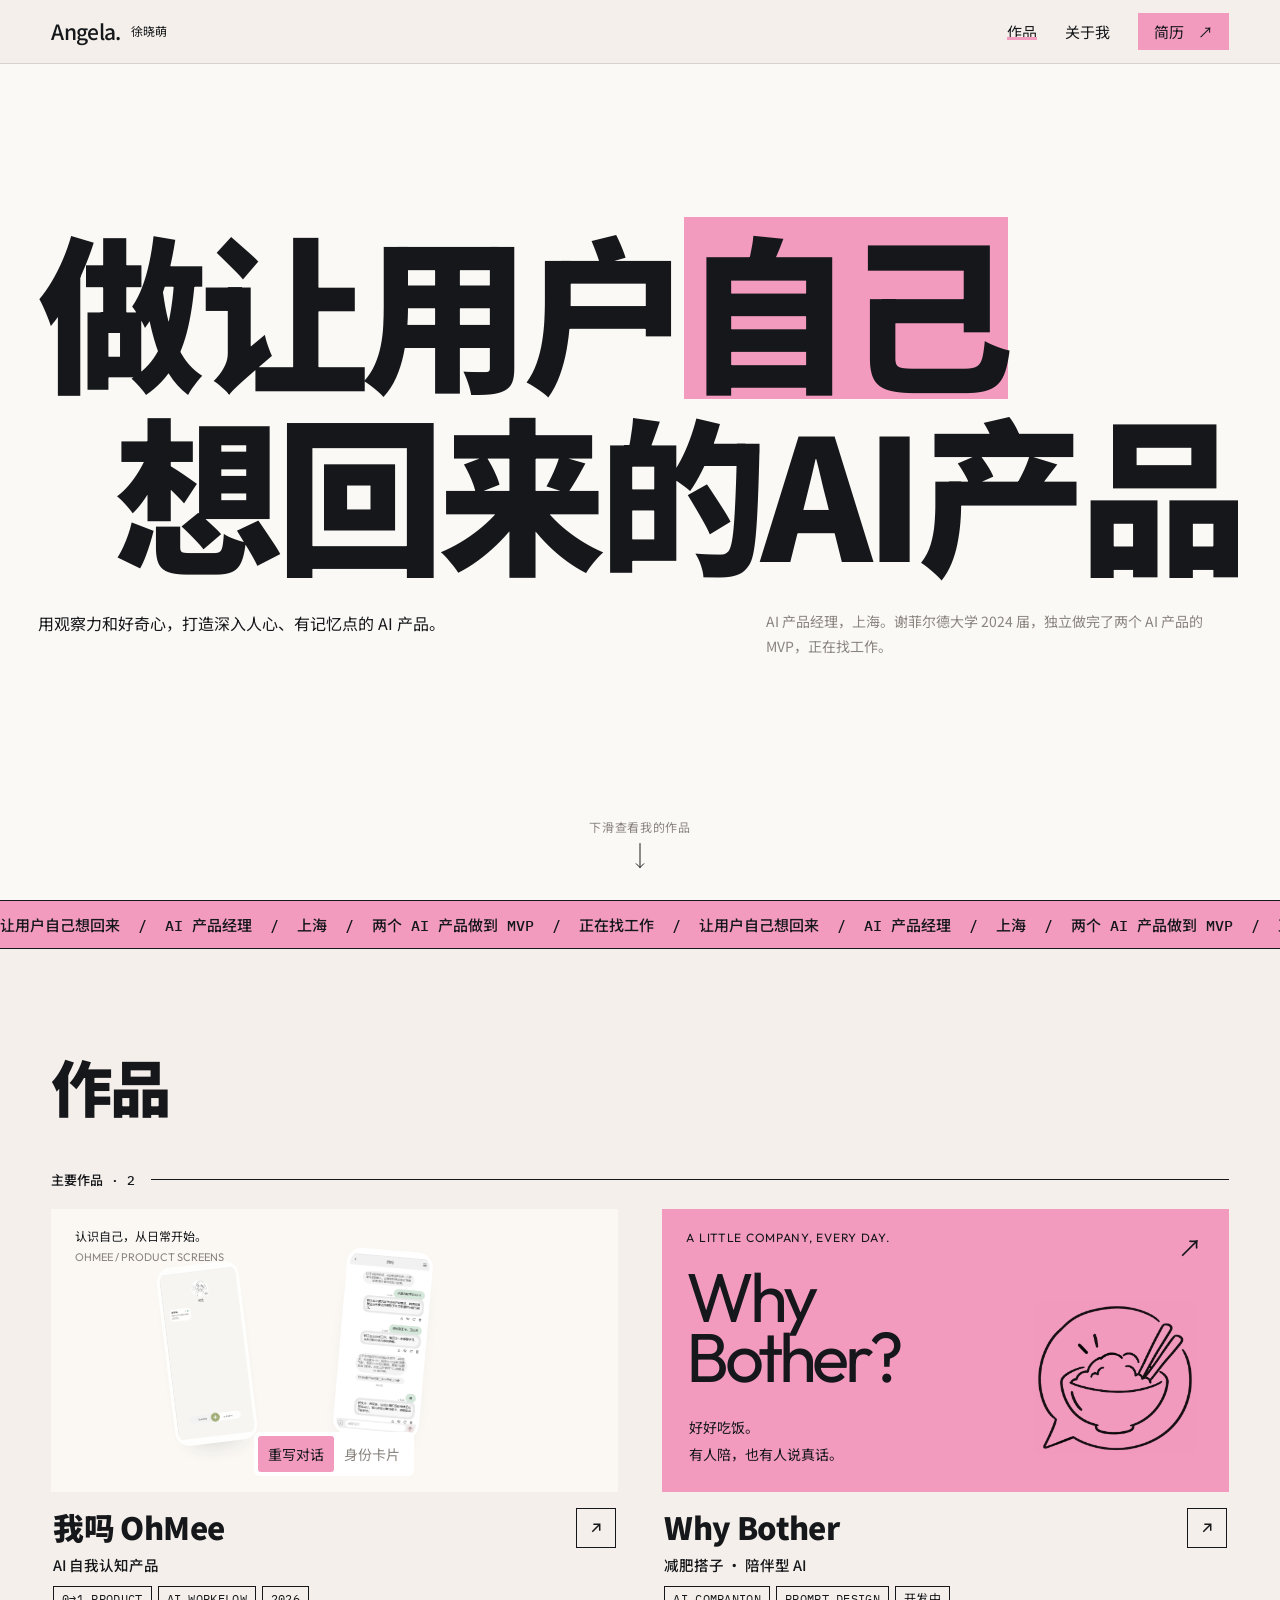
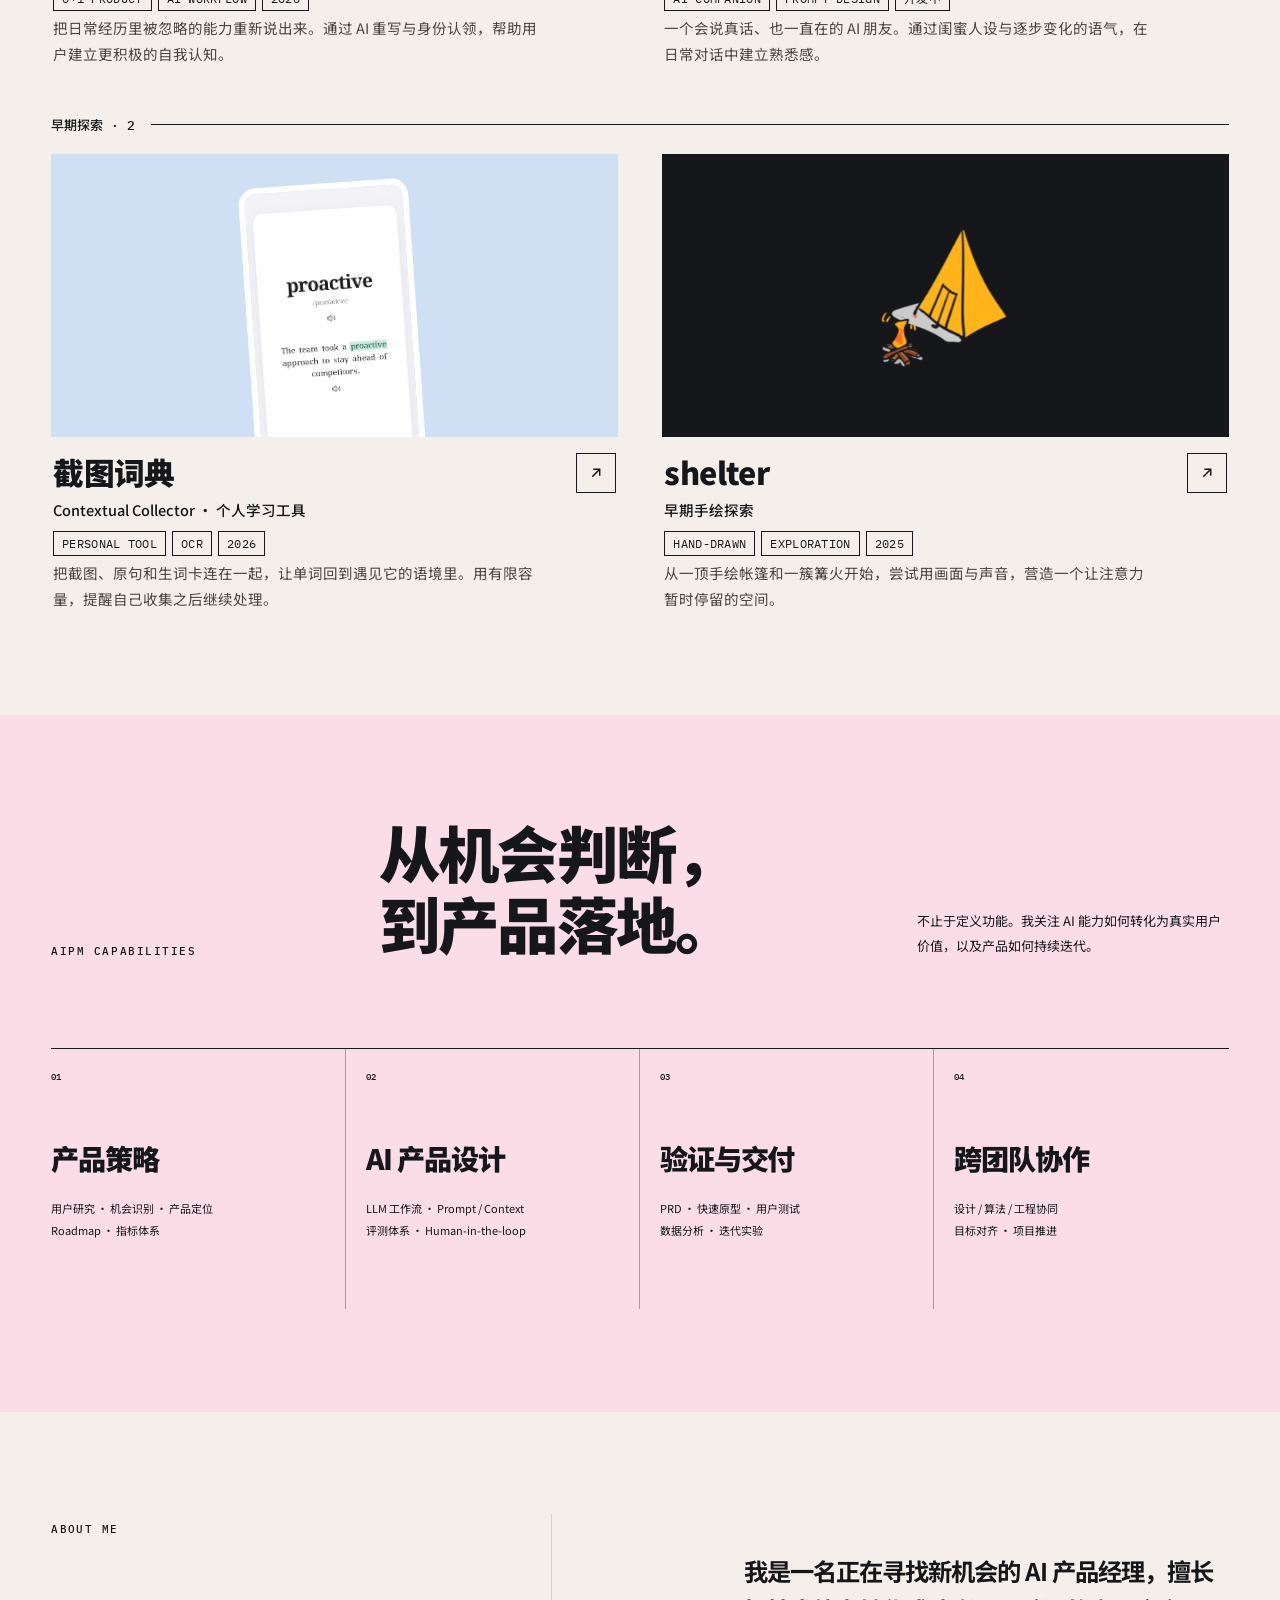
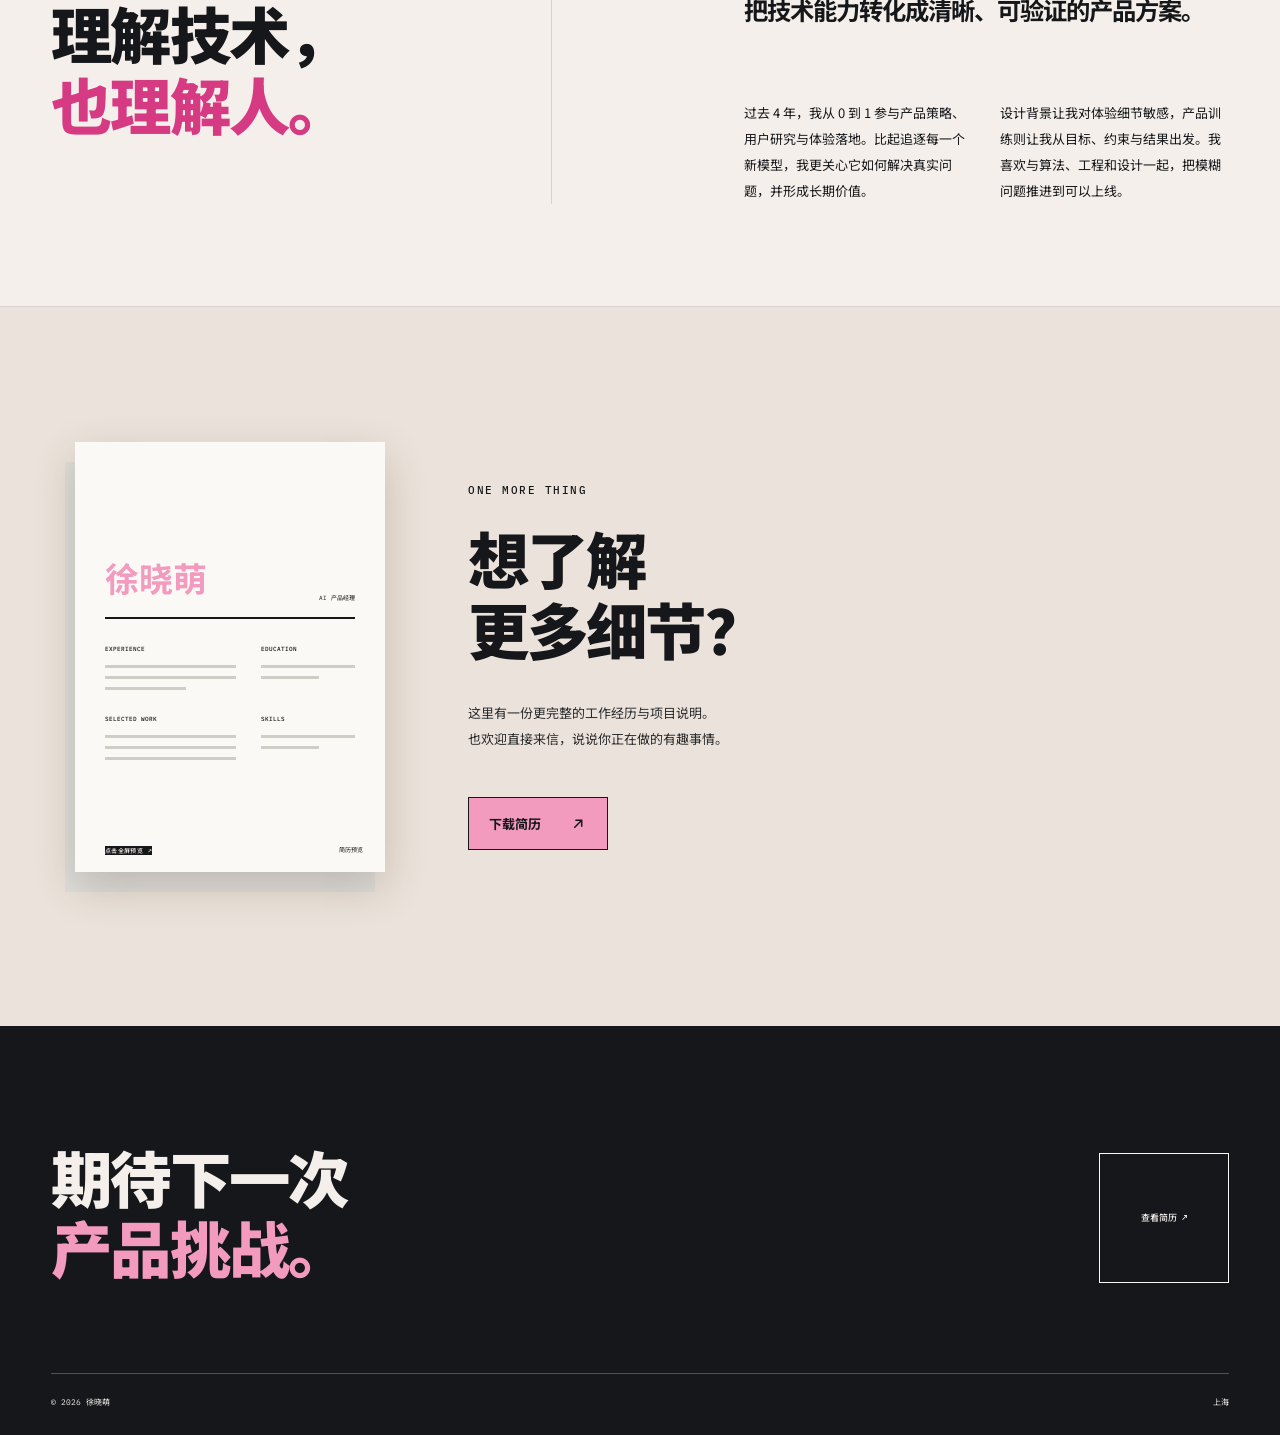
==== index.html @ 5f8fcbb0 "Refine OhMee solution, outcome, role, and chapter copy" ====
<!doctype html>
<html lang="zh-CN" data-tone="paper">
<head>
  <meta charset="utf-8">
  <meta name="viewport" content="width=device-width, initial-scale=1">
  <meta name="description" content="徐晓萌 Angela 的 AI 产品作品集。围绕自我认知与日常陪伴，从用户研究、产品设计到 AI 实现与验证。">
  <meta name="theme-color" content="#E9E9E6">
  <title>Angela 徐晓萌 — AI 产品作品集</title>
  <link rel="preconnect" href="https://fonts.googleapis.com">
  <link rel="preconnect" href="https://fonts.gstatic.com" crossorigin>
  <link href="https://fonts.googleapis.com/css2?family=Outfit:wght@400;500;600;700&family=Noto+Sans+SC:wght@400;500;600;700&display=swap" rel="stylesheet">
  <link rel="icon" type="image/svg+xml" href="images/figma-favicon.svg">
  <script>
    window.va = window.va || function () { (window.vaq = window.vaq || []).push(arguments); };
  </script>
  <script defer src="/_vercel/insights/script.js"></script>
<style>
@import url('https://fonts.googleapis.com/css2?family=DM+Mono:wght@400;500&family=Noto+Sans+SC:wght@400;500;700;900&family=Space+Grotesk:wght@500;600;700&display=swap');
:root {
  color-scheme: light;
  --paper: #fbfaf7; --white: #fff; --ink: #272724; --muted: #676560;
  --accent: #2548f5; --rust: #c77750; --rust-ink: #ab512e; --night: #171819;
  --ice: #eef0fe; --cream: #dcab93; --soft: #f8f9ff; --warm: #fcf8f6;
  --line: rgba(39,39,36,.13);
  --font: 'Noto Sans SC', 'Microsoft YaHei', sans-serif;
  --display: 'Outfit', var(--font);
  --gutter: clamp(24px, 6vw, 88px);
  --chrome-bg: var(--paper); --chrome-ink: var(--ink); --chrome-muted: var(--muted);
}
:root[data-tone="blue"] { --chrome-bg: var(--accent); --chrome-ink: var(--white); --chrome-muted: #e1e5ff; }
:root[data-tone="ice"] { --chrome-bg: var(--ice); }
:root[data-tone="rust"] { --chrome-bg: var(--rust); --chrome-ink: var(--night); --chrome-muted: var(--night); }
* { box-sizing: border-box; }
html { scroll-behavior: smooth; scroll-padding-top: 96px; background: var(--chrome-bg); }
body { margin: 0; color: var(--ink); background: var(--paper); font: 16px/1.85 var(--font); -webkit-font-smoothing: antialiased; }
button, input { font: inherit; }
button, a { -webkit-tap-highlight-color: transparent; touch-action: manipulation; }
button { cursor: pointer; color: inherit; }
a { color: inherit; text-decoration: none; }
img { display: block; max-width: 100%; }
figure, p, h1, h2, h3, h4 { margin: 0; }
h1, h2, h3, h4 { font-weight: 500; }
::selection { background: var(--rust); color: var(--night); }
:focus-visible { outline: 2px solid var(--accent); outline-offset: 5px; }
[hidden], .view { display: none !important; }
.view.on:not([hidden]) { display: block !important; }
.page-width, .case-page { width: min(1200px, calc(100% - var(--gutter) * 2)); margin-inline: auto; }
.skip-link { position: fixed; top: -80px; left: 20px; z-index: 100; padding: 10px 20px; background: var(--white); color: var(--accent); }
.skip-link:focus { top: 12px; }
.studio-header { position: fixed; z-index: 20; inset: 0 0 auto; display: flex; align-items: center; justify-content: space-between; gap: 24px; height: 84px; padding-inline: var(--gutter); background: var(--chrome-bg); color: var(--chrome-ink); transition: background-color .24s, color .24s; }
.studio-brand { display: flex; align-items: baseline; gap: 14px; }
.studio-brand b { font: 500 28px/1 var(--display); letter-spacing: -.04em; }
.studio-brand b span { color: var(--rust); }
.studio-brand > span { color: var(--chrome-muted); font-size: 13px; }
.studio-header nav { display: flex; align-items: center; gap: 32px; font-size: 14px; }
.studio-header nav a { padding: 8px 0; color: var(--chrome-muted); position: relative; }
.studio-header nav a.on, .studio-header nav a:hover { color: var(--chrome-ink); }
.studio-header nav a.on::after { content: ''; position: absolute; bottom: 3px; left: 0; right: 0; height: 1px; background: currentColor; }
.nav-contact span { margin-left: 9px; }
.featured-stage { position: relative; min-height: 590px; align-self: stretch; overflow: hidden; border-radius: 16px; }
.stage-label { position: absolute; top: 17px; left: 40px; font-size: 14px; }
.stage-label > span { display: block; font: 12px/1.8 var(--display); margin-top: 3px; color: var(--muted); }
.product-phone { position: absolute; width: 35%; padding: 0; border: 5px solid var(--white); border-radius: 20px; overflow: hidden; background: var(--white); box-shadow: 0 16px 26px -20px rgba(39,39,36,.3); transition: transform .4s, opacity .4s; }
.product-phone img { width: 100%; }
.identity-phone { left: 12%; top: 24%; transform: rotate(-7deg) scale(.96); opacity: .86; }
.chat-phone { left: 49%; top: 17%; transform: rotate(5deg) scale(.96); opacity: .86; }
.featured-stage[data-screen="chat"] .chat-phone { transform: translateY(-10px) rotate(5deg); opacity: 1; z-index: 2; }
.featured-stage[data-screen="identity"] .identity-phone { transform: translateY(-15px) rotate(-5deg); opacity: 1; z-index: 2; }
.screen-switch { position: absolute; bottom: 18px; left: 50%; transform: translateX(-50%); display: flex; padding: 4px; border-radius: 6px; background: var(--white); z-index: 4; }
.screen-switch button { border: 0; border-radius: 3px; padding: 7px 13px; background: transparent; color: var(--muted); min-height: 40px; font-size: 14px; white-space: nowrap; }
.screen-switch button[aria-pressed="true"] { background: var(--accent); color: var(--white); }
.companion-work { column-gap: 25px; }
.companion-work .project-type { color: var(--rust-ink); }
.companion-stage { display: block; position: relative; min-height: 590px; color: var(--night); }
.art-label { position: absolute; top: 19px; left: 5px; font: 13px/1.5 var(--display); letter-spacing: .06em; }
.companion-type { position: absolute; top: 93px; left: 0; color: var(--white); font: 400 clamp(85px, 9vw, 126px)/.87 var(--display); letter-spacing: -.065em; }
.companion-stage img { position: absolute; width: 49%; right: 15px; bottom: 41px; mix-blend-mode: multiply; transition: transform .4s; }
.companion-stage:hover img { transform: translateY(-5px) rotate(3deg); }
.companion-caption { position: absolute; left: 5px; bottom: 30px; font-size: 14px; line-height: 1.9; }
.art-arrow { position: absolute; top: 14px; right: 27px; font-size: 24px; }
.dictionary-project, .shelter-project { display: flex; align-items: center; justify-content: space-between; gap: 25px; padding: 36px; min-height: 365px; min-width: 0; border-radius: 14px; overflow: hidden; }
.dictionary-project { background: var(--white); }
.dictionary-visual { flex: 0 0 34%; height: 280px; align-self: flex-end; margin-bottom: -36px; overflow: hidden; border: 4px solid var(--white); border-radius: 14px 14px 0 0; transform: rotate(-4deg); }
.dictionary-visual img { width: 100%; }
.exploration-copy { min-width: 0; }
.exploration-copy .eyebrow { font-size: 14px; letter-spacing: 0; }
.exploration-copy h3 { font: 500 29px/1.4 var(--display); margin-top: 11px; letter-spacing: -.035em; }
.exploration-copy > p:not(.eyebrow) { font-size: 15px; line-height: 1.9; color: var(--muted); margin-top: 16px; }
.exploration-link { display: inline-flex; gap: 25px; align-items: center; font-size: 14px; color: var(--accent); min-height: 44px; margin-top: 20px; }
.shelter-project { background: var(--night); color: var(--white); isolation: isolate; }
.shelter-project .eyebrow { color: #d8a287; }
.shelter-project .exploration-copy > p:not(.eyebrow) { color: #c2c1bd; }
.shelter-project .exploration-link { color: var(--white); }
.shelter-thumbnail { flex: 0 0 30%; max-width: 155px; overflow: hidden; }
.shelter-thumbnail img { width: 100%; mix-blend-mode: screen; }
.studio-footer { display: flex; align-items: center; justify-content: space-between; min-height: 90px; color: var(--muted); font-size: 13px; border-top: 1px solid var(--line); }
.studio-footer a { font: 500 20px var(--display); color: var(--ink); }
body[data-view="home"] > .studio-footer { display: none; }

@media (max-width: 1100px) {
  :root { --gutter: 42px; }
  .featured-stage, .companion-stage { min-height: 550px; }
  .companion-type { font-size: 94px; }
  .companion-stage img { right: 0; width: 56%; bottom: 55px; }
  .dictionary-project, .shelter-project { padding: 26px; gap: 19px; }
  .dictionary-visual { margin-bottom: -26px; }
}
@media (max-width: 900px) {
  :root { --gutter: 28px; }
  .featured-stage, .companion-stage { min-height: 540px; }
  .product-phone { width: 43%; border-width: 4px; }
  .identity-phone { left: 5%; top: 29%; }
  .chat-phone { left: 47%; top: 23%; }
  .stage-label { left: 24px; top: 30px; }
  .screen-switch button { padding-inline: 11px; }
  .companion-type { font-size: 77px; top: 103px; }
  .companion-stage img { width: 65%; bottom: 93px; }
  .dictionary-project, .shelter-project { padding: 24px; gap: 17px; min-height: 340px; }
  .dictionary-visual { display: none; }
  .shelter-thumbnail { flex-basis: 36%; }
}
@media (max-width: 680px) {
  :root { --gutter: 22px; }
  .studio-header { height: 70px; gap: 12px; }
  .studio-brand > span { display: none; }
  .studio-brand b { font-size: 25px; }
  .studio-header nav { font-size: 13px; gap: 19px; }
  .nav-contact span { margin-left: 5px; }
  .featured-stage { min-height: 320px; height: 320px; }
  .stage-label { left: 23px; top: 0; }
  .product-phone { width: 31%; max-width: 136px; }
  .identity-phone { left: 18%; top: 23%; }
  .chat-phone { left: 52%; top: 18%; }
  .screen-switch { bottom: 8px; }
  .companion-work .featured-copy { order: 1; }
  .companion-stage { order: 2; min-height: 325px; }
  .companion-type { top: 57px; left: 5px; font-size: 83px; }
  .art-label { top: 8px; font-size: 12px; }
  .art-arrow { top: 2px; right: 14px; }
  .companion-stage img { width: 48%; max-width: 205px; right: 0; bottom: 5px; }
  .companion-caption { bottom: 7px; font-size: 14px; }
  .dictionary-project, .shelter-project { padding: 26px; min-height: 250px; }
  .dictionary-visual { display: block; height: 219px; margin-bottom: -26px; flex-basis: 33%; }
  .exploration-copy h3 { font-size: 27px; }
  .shelter-thumbnail { flex-basis: 30%; }
}
@media (max-width: 370px) {
  :root { --gutter: 20px; }
  .studio-header nav { gap: 13px; font-size: 12px; }
  .companion-type { font-size: 72px; }
  .dictionary-project, .shelter-project { padding: 22px; gap: 17px; }
  .dictionary-visual { margin-bottom: -22px; }
}
@media (min-width: 901px) and (max-height: 760px) {
  .featured-stage, .companion-stage { min-height: 500px; }
  .product-phone { width: 30%; max-width: 172px; }
  .identity-phone { left: 18%; top: 25%; }
  .chat-phone { left: 50%; top: 18%; }
  .companion-type { font-size: 98px; top: 83px; }
  .companion-stage img { width: 44%; bottom: 28px; }
  .dictionary-project, .shelter-project { min-height: 310px; }
}

.case-page { padding-top: 124px; padding-bottom: 64px; }
.case-back { display: inline-block; margin-bottom: 46px; color: var(--muted); font-size: 14px; }
.case-back:hover { color: var(--ink); }
.case-hero { padding-bottom: 36px; }
.case-hero-grid { display: grid; grid-template-columns: 112px minmax(0, 1fr); gap: 42px; }
.case-hero-grid > div:only-child { grid-column: 1 / -1; }
.case-visual { padding-top: 5px; }
.case-product-icon { display: grid; place-items: center; width: 112px; aspect-ratio: 1; border-radius: 24px; background: var(--ice); overflow: hidden; }
.case-product-icon img { width: 80%; mix-blend-mode: multiply; }
.contextual-case-page .case-product-icon { background: var(--soft); }
.whybother-case-page .case-product-icon { background: var(--cream); }
.case-hero h1 { font-size: 48px; line-height: 1.4; letter-spacing: -.04em; }
.case-hero h1 > span { display: inline-block; margin-left: 14px; font-size: 19px; font-weight: 400; color: var(--muted); letter-spacing: -.015em; }
.case-eyebrow { margin-top: 12px; color: var(--muted); font-size: 14px; letter-spacing: .015em; }
.case-hero h2 { margin-top: 29px; font-size: 25px; line-height: 1.65; letter-spacing: -.025em; }
.case-lede { max-width: 780px; margin-top: 13px; font-size: 16px; line-height: 2; color: var(--muted); }
.case-screenshots { display: flex; align-items: flex-start; gap: 17px; overflow-x: auto; overscroll-behavior-x: contain; padding: 24px 3px 16px; margin: 10px -3px 5px; scrollbar-width: thin; scrollbar-color: var(--muted) transparent; }
.case-shot { flex: 0 0 157px; border: 4px solid var(--white); border-radius: 16px; overflow: hidden; box-shadow: 0 5px 18px -12px rgba(39, 39, 36, .5); background: var(--white); }
.case-shot img { width: 100%; height: auto; }
.case-product-link { font-size: 14px; margin: 13px 0 20px; color: var(--muted); }
.case-product-link a { color: var(--ink); border-bottom: 1px solid var(--line); }
.case-tags { display: flex; flex-wrap: wrap; gap: 8px; margin-top: 23px; }
.case-tag { font-size: 13px; border: 1px solid var(--line); color: var(--muted); padding: 4px 10px; border-radius: 4px; }
.case-stats, .case-research-stats, .case-outcomes { display: grid; grid-template-columns: repeat(4, minmax(0, 1fr)); border-block: 1px solid var(--line); }
.case-stats { margin: 9px 0 60px; }
.case-stat, .case-outcome { padding: 23px 22px; }
.case-stat + .case-stat, .case-outcome + .case-outcome { border-left: 1px solid var(--line); }
.case-stat b, .case-outcome b { display: block; font-size: 30px; font-weight: 500; line-height: 1.5; letter-spacing: -.04em; }
.case-stat span, .case-outcome span { display: block; margin-top: 7px; font-size: 13px; color: var(--muted); }
.case-layout { display: grid; grid-template-columns: 154px minmax(0, 1fr); gap: 66px; }
.case-sidebar { min-width: 0; }
.case-toc { position: sticky; top: 40px; }
.case-toc-title { font-size: 13px; color: var(--muted); margin-bottom: 18px; }
.case-toc-link { display: block; border-left: 1px solid var(--line); padding: 9px 0 9px 13px; color: var(--muted); font-size: 13px; line-height: 1.7; }
.case-toc-link.active, .case-toc-link:hover { color: var(--ink); border-left-color: var(--ink); }
.case-content { min-width: 0; }
.case-section { padding-bottom: 55px; margin-bottom: 48px; border-bottom: 1px solid var(--line); scroll-margin-top: 40px; }
.case-section:last-child { border-bottom: 0; margin-bottom: 0; padding-bottom: 0; }
.case-section-no { font-size: 13px; color: var(--muted); letter-spacing: .035em; margin-bottom: 14px; }
.case-section h2 { font-size: 26px; line-height: 1.65; letter-spacing: -.025em; margin-bottom: 23px; }
.case-section p { font-size: 15px; color: var(--muted); line-height: 2; }
.case-section > p + p { margin-top: 15px; }
.case-insight { border-left: 2px solid var(--ink); padding: 7px 0 7px 23px; margin: 25px 0; font-size: 20px; line-height: 1.85; font-weight: 500; }
.case-detail-grid { display: grid; grid-template-columns: repeat(2,minmax(0,1fr)); column-gap: 8%; row-gap: 32px; }
.case-detail-grid > .case-detail-full { grid-column: 1 / -1; }
.case-detail-intro { display: grid; grid-template-columns: 1fr; gap: 14px; align-items: start; margin-bottom: 28px; }
.case-detail-intro > p { max-width: 800px; }
.case-detail-module { margin-top: 56px; }
.case-detail-subtitle { margin: 0; font: 500 25px/1.6 var(--display); letter-spacing: -.03em; }
.case-research-stats { grid-template-columns: repeat(3, minmax(0, 1fr)); margin-block: 26px; }
.case-research-gallery { display: grid; grid-template-columns: repeat(3, minmax(0, 1fr)); gap: 13px; margin-top: 24px; }
.case-research-shot { min-width: 0; }
.case-research-shot img { width: 100%; aspect-ratio: 4 / 3; object-fit: cover; object-position: top; border: 1px solid var(--line); border-radius: 9px; }
.case-research-shot figcaption { font-size: 12px; color: var(--muted); line-height: 1.7; margin-top: 10px; }
.case-cards, .case-decisions { display: grid; grid-template-columns: repeat(2, minmax(0, 1fr)); gap: 15px; margin: 25px 0; }
.case-info-card, .case-decision { min-width: 0; padding: 25px; border: 1px solid var(--line); border-radius: 10px; }
.case-info-card h4, .case-decision h4, .case-feature h4 { font-size: 15px; line-height: 1.7; margin-bottom: 10px; }
.case-card-no { display: none; }
.case-delivery-cards { grid-template-columns: 1fr; }
.case-delivery-cards .case-info-card { display: grid; grid-template-columns: 170px minmax(0, 1fr); gap: 23px; }
.case-delivery-cards .case-info-card h4 { margin-bottom: 0; }
.case-process { display: flex; align-items: stretch; gap: 12px; margin: 28px 0; }
.case-process-step { flex: 1 1 0; min-width: 0; padding: 21px 14px; text-align: center; border: 1px solid var(--line); border-radius: 8px; }
.case-process-step b { display: block; font-size: 15px; font-weight: 500; }
.case-process-step small { display: block; font-size: 13px; color: var(--muted); margin-top: 6px; }
.case-process-arrow { align-self: center; color: var(--muted); font-size: 14px; }
.case-image-slot { display: grid; place-items: center; gap: 10px; min-height: 200px; padding: 24px; margin-top: 23px; background: var(--white); border: 1px solid var(--line); border-radius: 10px; text-align: center; overflow: hidden; }
.case-image-slot.has-image { display: block; min-height: 0; padding: 0; }
.case-image-slot img { width: 100%; height: auto; }
.case-image-slot small { font-size: 13px; color: var(--muted); }
.case-image-slot strong { font-weight: 500; font-size: 14px; }
.case-image-icon { width: 32px; height: 32px; fill: none; stroke: currentColor; stroke-width: 1; color: var(--muted); }
.case-image-slot.cropped-diagram-header img { aspect-ratio: 1600 / 850; object-fit: cover; object-position: center bottom; }
.diagram-zoom { cursor: zoom-in; }
.case-outcomes { grid-template-columns: repeat(3, minmax(0, 1fr)); margin: 27px 0; }
.case-outcome { padding-inline: 18px; }
.case-outcome b { font-size: 27px; }
.case-feature { padding: 23px 0; border-bottom: 1px solid var(--line); }
.case-feature:last-of-type { margin-bottom: 20px; }
.case-section details { margin-top: 24px; border: 1px solid var(--line); border-radius: 8px; overflow: hidden; }
.case-section summary { padding: 17px 22px; font-size: 13px; cursor: pointer; }
.case-details-content { padding: 4px 23px 24px; }
.case-details-content ul { margin: 10px 0 0; padding-left: 18px; font-size: 14px; color: var(--muted); }
.case-details-content li + li { margin-top: 9px; }
.case-closing { padding: 31px; margin-top: 34px; background: var(--ice); border-radius: 12px; }
.contextual-case-page .case-closing { background: var(--soft); }
.whybother-case-page .case-closing { background: var(--cream); }
.case-closing .case-eyebrow { color: var(--ink); margin-top: 0; }
.case-closing h3 { margin: 14px 0; font-size: 21px; line-height: 1.8; }
.case-closing p { color: var(--ink); }
.shelter-concept { display: grid; grid-template-columns: 1fr 1.1fr; gap: 55px; align-items: center; padding: 24px 0 65px; }
.concept-stage { display: grid; place-items: center; min-height: 365px; border-radius: 16px; background: var(--night); }
.concept-stage img { width: 66%; mix-blend-mode: screen; }
.concept-copy h2 { font-size: 26px; line-height: 1.7; margin-bottom: 22px; }
.concept-copy p { font-size: 15px; line-height: 2; color: var(--muted); }
.concept-copy p + p { margin-top: 22px; }
.concept-copy .concept-status { font-size: 13px; padding-top: 22px; border-top: 1px solid var(--line); }
.studio-lightbox { width: max-content; max-width: calc(100vw - 40px); max-height: calc(100dvh - 40px); padding: 48px 20px 16px; border: 0; border-radius: 12px; background: var(--paper); color: var(--ink); }
.studio-lightbox::backdrop { background: rgba(39, 39, 36, .76); backdrop-filter: blur(5px); }
.studio-lightbox > img { width: auto; height: auto; max-width: min(1260px, calc(100vw - 80px)); max-height: calc(100dvh - 145px); margin-inline: auto; object-fit: contain; }
.studio-lightbox > img.cropped-image { aspect-ratio: 1600 / 850; object-fit: cover; object-position: center bottom; }
.dialog-close { position: absolute; right: 16px; top: 10px; padding: 5px 10px; border: 0; border-radius: 5px; background: transparent; color: var(--ink); font-size: 14px; }
.dialog-close:hover { background: var(--white); }
#dialog-caption { font-size: 13px; color: var(--muted); margin-top: 14px; text-align: center; max-width: 800px; }
@media (max-width: 1100px) {
  .case-layout { gap: 35px; grid-template-columns: 145px minmax(0, 1fr); }
  .case-hero-grid { grid-template-columns: 92px minmax(0, 1fr); gap: 28px; }
  .case-product-icon { width: 92px; border-radius: 19px; }
  .case-delivery-cards .case-info-card { grid-template-columns: 1fr; gap: 10px; }
}
@media (max-width: 800px) {
  .case-layout { display: block; }
  .case-sidebar { display: none; }
  .case-hero h1 { font-size: 37px; }
  .case-hero h1 > span { font-size: 16px; }
  .case-hero h2 { font-size: 23px; }
  .case-stats { margin-bottom: 42px; }
  .case-stat { padding: 17px 13px; }
  .case-stat b { font-size: 25px; }
  .case-stat span { font-size: 13px; }
  .case-section { padding-bottom: 40px; margin-bottom: 36px; }
  .shelter-concept { gap: 30px; }
  .concept-stage { min-height: 285px; }
  .concept-copy h2 { font-size: 22px; }
}
@media (max-width: 540px) {
  .case-page { padding-top: 98px; padding-bottom: 45px; }
  .case-back { margin-bottom: 30px; font-size: 14px; }
  .case-hero-grid { display: flex; flex-direction: column; gap: 22px; }
  .case-visual { padding-top: 0; }
  .case-product-icon { width: 74px; border-radius: 16px; }
  .case-hero h1 { font-size: 34px; }
  .case-hero h1 > span { font-size: 14px; margin-left: 8px; }
  .case-eyebrow { font-size: 14px; }
  .case-hero h2 { font-size: 22px; margin-top: 23px; }
  .case-lede { font-size: 16px; }
  .case-shot { flex-basis: 150px; }
  .case-screenshots { gap: 12px; padding-top: 18px; }
  .case-tag { font-size: 13px; }
  .case-stats { grid-template-columns: repeat(2, minmax(0, 1fr)); }
  .case-stats > .case-stat:nth-child(3) { border-left: 0; }
  .case-stats > .case-stat:nth-child(n+3) { border-top: 1px solid var(--line); }
  .case-stat b { font-size: 26px; }
  .case-section h2 { font-size: 22px; margin-bottom: 20px; }
  .case-section p { font-size: 15px; }
  .case-insight { font-size: 17px; padding-left: 18px; }
  .case-research-stats .case-stat { padding: 15px 10px; }
  .case-research-stats .case-stat b { font-size: 22px; }
  .case-research-gallery { gap: 8px; }
  .case-research-shot figcaption { font-size: 12px; }
  .case-cards, .case-decisions { grid-template-columns: 1fr; gap: 13px; }
  .case-info-card, .case-decision { padding: 20px; }
  .case-process { flex-wrap: wrap; gap: 8px; }
  .case-process-step { flex-basis: calc(50% - 12px); padding: 17px 10px; }
  .case-process-arrow { display: none; }
  .case-process-step b { font-size: 14px; }
  .case-process.three-step .case-process-step { flex-basis: calc(33.33% - 10px); }
  .case-outcome { padding: 18px 10px; }
  .case-outcome b { font-size: 23px; }
  .case-outcome span { font-size: 13px; }
  .case-closing { padding: 23px; }
  .case-closing h3 { font-size: 19px; }
  .shelter-concept { grid-template-columns: 1fr; gap: 29px; padding-top: 0; padding-bottom: 10px; }
  .concept-stage { min-height: 0; aspect-ratio: 1.2; }
  .concept-copy h2 { font-size: 22px; }
  .studio-lightbox { max-width: calc(100vw - 20px); padding-inline: 10px; }
  .studio-lightbox > img { max-width: calc(100vw - 40px); }
}
@media (max-width: 560px) {
  .case-detail-grid { grid-template-columns: 1fr; }
  .case-detail-subtitle { font-size: 23px; }
}
.case-hero h1 { font-family: var(--display); }
.case-stat b, .case-outcome b { color: var(--accent); font-family: var(--display); }
.case-insight { border-left-color: var(--accent); color: var(--accent); }
.case-toc-link.active, .case-toc-link:hover, .case-product-link a { color: var(--accent); }
.shelter-case-page .case-product-icon { background: var(--night); }
.shelter-case-page .case-product-icon img { mix-blend-mode: screen; }
@media (prefers-reduced-motion: reduce) {
  html { scroll-behavior: auto; }
  * { transition: none !important; animation: none !important; }
}

.figma-home { font-size:16px; line-height:1.5; font-weight:400; }
.figma-home :is(h1,h2,h3,h4,h5,h6) { font-size:inherit; font-weight:inherit; }
.figma-home :is(p,h1,h2,h3,h4,h5,h6,figure) { margin:0; }
.figma-home :is(button,input) { font:inherit; }
.figma-home svg { display:block; vertical-align:middle; }
.figma-home button { border-radius:0; }

/* Supplied Figma homepage styles, scoped to its view. */
.figma-home {
  --blue: #1616c5;
  --blue-dark: #0d0da7;
  --orange: #f05a24;
  --cream: #f3f0e7;
  --paper: #faf8f1;
  --ink: #171713;
  --line: rgba(23, 23, 19, 0.2);
  --mono: 'DM Mono', monospace;
  --sans: 'Noto Sans SC', sans-serif;
  --display: 'Space Grotesk', 'Noto Sans SC', sans-serif;
}

.figma-home * { box-sizing: border-box; }
html { scroll-behavior: smooth; }
.figma-home {
  margin: 0;
  background: var(--cream);
  color: var(--ink);
  font-family: var(--sans);
  -webkit-font-smoothing: antialiased;
}
.figma-home.modal-open { overflow: hidden; }
.figma-home a { color: inherit; text-decoration: none; }
.figma-home .site-shell { overflow: hidden; }

.figma-home .topbar {
  align-items: center;
  background: rgba(22, 22, 197, 0.92);
  border-bottom: 1px solid rgba(255,255,255,.28);
  color: var(--paper);
  display: grid;
  grid-template-columns: 1fr auto 1fr;
  height: 72px;
  padding: 0 4vw;
  position: fixed;
  top: 0;
  width: 100%;
  z-index: 20;
}
.figma-home .brand, .figma-home .availability, .figma-home .topbar nav { font: 500 11px var(--mono); letter-spacing: .08em; }
.figma-home .brand { align-items: center; display: flex; gap: 10px; }
.figma-home .brand-dot { background: var(--orange); border-radius: 50%; height: 10px; width: 10px; }
.figma-home .topbar nav { display: flex; gap: 38px; }
.figma-home .topbar nav a { position: relative; }
.figma-home .topbar nav a::after {
  background: var(--orange); bottom: -8px; content: ""; height: 2px; left: 0;
  position: absolute; transform: scaleX(0); transform-origin: left; transition: transform .25s; width: 100%;
}
.figma-home .topbar nav a:hover::after { transform: scaleX(1); }
.figma-home .availability { align-items: center; display: flex; gap: 8px; justify-self: end; }
.figma-home .availability i { background: #45a95c; border-radius: 50%; height: 7px; width: 7px; }

.figma-home .hero {
  background: var(--blue);
  color: var(--paper);
  min-height: 100svh;
  overflow: hidden;
  padding: 160px 6vw 70px;
  position: relative;
}
.figma-home .hero-noise {
  background-image: url("data:image/svg+xml,%3Csvg viewBox='0 0 180 180' xmlns='http://www.w3.org/2000/svg'%3E%3Cfilter id='n'%3E%3CfeTurbulence type='fractalNoise' baseFrequency='.9' numOctaves='2' stitchTiles='stitch'/%3E%3C/filter%3E%3Crect width='100%25' height='100%25' filter='url(%23n)' opacity='.4'/%3E%3C/svg%3E");
  inset: 0; opacity: .035; pointer-events: none; position: absolute;
}
.figma-home .hero-copy { max-width: 88%; position: relative; z-index: 2; }
.figma-home .eyebrow { font: 500 11px var(--mono); letter-spacing: .14em; margin: 0 0 26px; }
.figma-home .hero h1 {
  font-family: var(--sans); font-size: clamp(58px, 8.7vw, 132px); font-weight: 900;
  letter-spacing: -.075em; line-height: .94; margin: 0; max-width: 1100px;
}
.figma-home .hero h1 span { display: block; }
.figma-home .hero-line-two { margin-left: 8vw; white-space: nowrap; }
.figma-home .hero-line-two b { color: var(--blue); font-weight: inherit; }
.figma-home .hero h1 .orange-word { color: var(--orange); display: inline; position: relative; }
.figma-home .hero h1 .orange-word::after {
  background: var(--orange); bottom: -3px; content: ""; height: 5px; left: 2%;
  position: absolute; width: 100%;
}
.figma-home .hero-intro { font-size: 16px; line-height: 1.9; margin: 48px 0 0 9vw; }
.figma-home .hero-art { inset: 0; pointer-events: none; position: absolute; }
.figma-home .portrait-frame {
  height: 128px; position: absolute; right: 6vw; top: 23%; width: 104px;
}
.figma-home .portrait-placeholder {
  align-items: center; background: #d8d6d0; border: 1px solid rgba(255,255,255,.65);
  display: flex; flex-direction: column; height: 100%; justify-content: center; overflow: hidden;
  position: relative;
}
.figma-home .portrait-placeholder::before {
  background: #aaa8a3; border-radius: 50%; content: ""; height: 30%; left: 35%; position: absolute; top: 17%; width: 30%;
}
.figma-home .portrait-placeholder::after {
  background: #aaa8a3; border-radius: 50% 50% 0 0; bottom: -12%; content: ""; height: 58%; left: 13%; position: absolute; width: 74%;
}
.figma-home .portrait-placeholder span, .figma-home .portrait-placeholder small {
  background: var(--paper); color: var(--ink); font: 500 6px var(--mono); letter-spacing: .08em;
  padding: 4px 5px; position: relative; z-index: 2;
}
.figma-home .portrait-placeholder small { background: var(--orange); color: var(--paper); font-size: 4px; margin-top: 3px; }
.figma-home .portrait-frame > p { border-top: 1px solid rgba(255,255,255,.55); font: 400 6px var(--mono); letter-spacing: .08em; margin: 6px 0 0; padding-top: 6px; text-align: right; }
.figma-home .role-note { border-left: 1px solid rgba(255,255,255,.55); display: flex; flex-direction: column; padding-left: 14px; position: absolute; right: 6vw; top: 49%; width: 160px; }
.figma-home .role-note span, .figma-home .role-note i { font: 400 7px var(--mono); letter-spacing: .13em; }
.figma-home .role-note strong { font: 600 15px/1.35 var(--display); letter-spacing: -.02em; margin: 7px 0 11px; }
.figma-home .role-note i { font-style: normal; opacity: .65; }
.figma-home .scroll-cue {
  align-items: center; bottom: 5%; display: flex; font: 500 10px var(--mono); gap: 14px;
  left: 6vw; letter-spacing: .1em; position: absolute; z-index: 3;
}
.figma-home .scroll-cue i { align-items: center; border: 1px solid var(--paper); display: flex; height: 34px; justify-content: center; transform: rotate(90deg); transition: .3s; width: 34px; }
.figma-home .scroll-cue:hover i { background: var(--blue); color: white; transform: rotate(90deg) translateX(4px); }
.figma-home .icon { height: 18px; width: 18px; }
.figma-home .icon-diagonal { transform: rotate(-45deg); }

.figma-home .work-section { background: var(--cream); color: var(--ink); padding: 120px 5vw 140px; }
.figma-home .section-heading { display: grid; grid-template-columns: 1fr 2fr 1fr; margin-bottom: 70px; }
.figma-home .section-heading h2 { font-size: clamp(44px, 6vw, 84px); letter-spacing: -.06em; line-height: 1; margin: 0; }
.figma-home .section-heading > p:last-child { font-size: 14px; line-height: 1.8; margin: 7px 0 0; }
.figma-home .featured-grid { display: grid; gap: 3vw; grid-template-columns: 1fr 1fr; }
.figma-home .project-card { min-width: 0; }
.figma-home .project-preview { overflow: hidden; position: relative; }
.figma-home .featured-project .project-preview { aspect-ratio: 1.16; }
.figma-home .preview-canvas { height: 100%; position: relative; width: 100%; }
.figma-home .mori-preview { background: #e9e5da; color: var(--ink); padding: 6%; }
.figma-home .window-bar { align-items: center; display: flex; gap: 5px; height: 24px; }
.figma-home .window-dot { background: var(--orange); border-radius: 50%; height: 5px; width: 5px; }
.figma-home .window-dot:nth-child(2) { background: #eab927; }
.figma-home .window-dot:nth-child(3) { background: #52a167; }
.figma-home .window-label { font: 400 7px var(--mono); margin-left: auto; }
.figma-home .mori-body { background: var(--paper); display: flex; height: calc(100% - 24px); overflow: hidden; position: relative; }
.figma-home .mori-sidebar { align-items: center; border-right: 1px solid #dedbd1; display: flex; flex-direction: column; gap: 18px; padding: 16px 12px; width: 48px; }
.figma-home .mini-logo { background: var(--blue); color: white; display: grid; font: 600 9px var(--display); height: 22px; place-items: center; width: 22px; }
.figma-home .side-pill { background: #d9d6cd; border-radius: 2px; height: 4px; width: 18px; }
.figma-home .side-pill.active { background: var(--orange); }
.figma-home .side-pill.short { width: 11px; }
.figma-home .mori-content { padding: 10% 8%; position: relative; z-index: 2; }
.figma-home .ui-kicker { color: #77756e; font: 500 7px var(--mono); letter-spacing: .12em; }
.figma-home .mori-question { font-size: clamp(18px, 2.3vw, 35px); font-weight: 700; letter-spacing: -.05em; line-height: 1.3; margin: 14px 0 24px; }
.figma-home .prompt-field { align-items: center; background: #efede7; border-radius: 8px; color: #8f8c83; display: flex; font-size: 8px; justify-content: space-between; min-width: 220px; padding: 10px 12px; }
.figma-home .prompt-send { background: var(--blue); border-radius: 50%; color: white; display: grid; height: 24px; place-items: center; width: 24px; }
.figma-home .prompt-send .icon { height: 12px; width: 12px; }
.figma-home .idea-row { color: #73716b; display: flex; font: 400 6px var(--mono); gap: 32px; margin-top: 16px; }
.figma-home .mori-orbit { border: 1px solid var(--orange); border-radius: 50%; position: absolute; }
.figma-home .orbit-one { height: 180px; right: -80px; top: -40px; width: 180px; }
.figma-home .orbit-two { height: 220px; right: -75px; top: -70px; width: 130px; }
.figma-home .mori-seed { color: var(--orange); position: absolute; right: 10%; top: 24%; }
.figma-home .mori-seed { display: none; }
.figma-home .spark-icon { height: 38px; width: 38px; }

.figma-home .echo-preview { background: var(--orange); overflow: hidden; }
.figma-home .echo-copy { color: var(--paper); left: 7%; position: absolute; top: 10%; }
.figma-home .echo-mark { font: 500 9px var(--mono); letter-spacing: .1em; }
.figma-home .echo-copy p { font-size: clamp(17px, 2vw, 30px); font-weight: 700; letter-spacing: -.04em; line-height: 1.45; margin: 25px 0 15px; }
.figma-home .transcript-note { font-size: 8px; opacity: .72; }
.figma-home .phone-shell { background: #f6f0df; border: 2px solid var(--ink); border-radius: 28px 28px 0 0; bottom: -18%; height: 92%; padding: 24px 20px; position: absolute; right: 8%; width: 38%; }
.figma-home .phone-island { background: var(--ink); border-radius: 8px; height: 10px; left: 38%; position: absolute; top: 7px; width: 24%; }
.figma-home .phone-meta { display: flex; font: 500 6px var(--mono); justify-content: space-between; }
.figma-home .phone-date { font-size: 8px; margin-top: 35%; text-align: center; }
.figma-home .waveform { align-items: center; display: flex; gap: 3px; height: 85px; justify-content: center; }
.figma-home .waveform span { background: var(--blue); border-radius: 2px; max-height: 48px; width: 3px; }
.figma-home .record-button { background: var(--blue); border-radius: 50%; display: grid; height: 48px; margin: 5px auto 10px; place-items: center; width: 48px; }
.figma-home .record-button span { background: var(--orange); border-radius: 50%; height: 16px; width: 16px; }
.figma-home .record-label { font-size: 7px; text-align: center; }
.figma-home .echo-sticker { background: #ffd337; border-radius: 50%; bottom: 7%; color: var(--ink); display: grid; font: 500 7px/1.25 var(--mono); height: 64px; left: 8%; place-items: center; text-align: center; transform: rotate(-9deg); width: 64px; }

.figma-home .project-info { padding: 25px 2px 0; }
.figma-home .project-title-row { align-items: flex-start; display: grid; grid-template-columns: 38px 1fr auto; }
.figma-home .project-number { font: 400 10px var(--mono); padding-top: 9px; }
.figma-home .project-info h3 { font: 700 clamp(32px, 4vw, 56px)/1 var(--display); letter-spacing: -.05em; margin: 0; }
.figma-home .project-subtitle { font-size: 13px; margin: 7px 0 0; }
.figma-home .project-arrow { align-items: center; border: 1px solid rgba(23,23,19,.55); display: flex; height: 46px; justify-content: center; transition: .25s; width: 46px; }
.figma-home .project-arrow:hover { background: var(--orange); border-color: var(--orange); transform: rotate(45deg); }
.figma-home .project-description { font-size: 13px; line-height: 1.8; margin: 24px 0 20px 38px; max-width: 450px; opacity: .8; }
.figma-home .tag-row { display: flex; flex-wrap: wrap; gap: 8px; margin-left: 38px; }
.figma-home .tag-row span { border: 1px solid rgba(23,23,19,.35); font: 400 8px var(--mono); letter-spacing: .07em; padding: 7px 11px; }
.figma-home .project-mori .tag-row span { font-size: 10px; padding: 8px 12px; }
.figma-home .lab-heading { align-items: end; border-top: 1px solid rgba(23,23,19,.25); display: flex; justify-content: space-between; margin: 120px 0 34px; padding-top: 22px; }
.figma-home .lab-heading span { font: 600 clamp(28px, 4vw, 48px) var(--display); }
.figma-home .lab-heading p { font-size: 11px; opacity: .65; }
.figma-home .small-grid { display: grid; gap: 3vw; grid-template-columns: 1fr 1fr; }
.figma-home .small-project .project-preview { aspect-ratio: 1.5; }
.figma-home .small-preview { height: 100%; position: relative; }
.figma-home .sumi-preview { background: #d8e6dd; color: var(--ink); padding: 5%; }
.figma-home .sumi-top { display: flex; font: 500 7px var(--mono); justify-content: space-between; }
.figma-home .sumi-paper { background: #f7f4e8; bottom: 0; left: 13%; position: absolute; top: 17%; width: 72%; }
.figma-home .vertical-type { font-size: 13px; font-weight: 700; line-height: 1.7; position: absolute; right: 10%; top: 15%; writing-mode: vertical-rl; }
.figma-home .sumi-lines { display: flex; flex-direction: column; gap: 12px; left: 12%; position: absolute; top: 22%; width: 52%; }
.figma-home .sumi-lines span { background: #bbb9af; height: 4px; width: 100%; }
.figma-home .sumi-lines .marked { background: var(--orange); width: 72%; }
.figma-home .sumi-note { color: var(--blue); font-size: 9px; left: 15%; position: absolute; top: 65%; }
.figma-home .patch-preview { background: #d8d6d0; color: var(--ink); overflow: hidden; }
.figma-home .patch-grid { background-image: linear-gradient(rgba(0,0,0,.09) 1px, transparent 1px), linear-gradient(90deg, rgba(0,0,0,.09) 1px, transparent 1px); background-size: 24px 24px; inset: 0; position: absolute; }
.figma-home .patch-word { border: 1px solid var(--ink); font: 600 clamp(12px, 1.8vw, 25px) var(--display); padding: 7px 12px; position: absolute; }
.figma-home .word-one { background: var(--paper); left: 8%; top: 18%; }
.figma-home .word-two { background: var(--blue); color: white; left: 39%; top: 42%; }
.figma-home .word-three { background: var(--orange); right: 7%; top: 15%; }
.figma-home .word-four { background: var(--ink); bottom: 13%; color: var(--paper); left: 17%; }
.figma-home .patch-cursor { background: var(--ink); bottom: 15%; color: white; font: 400 6px var(--mono); padding: 4px 6px; position: absolute; right: 17%; }
.figma-home .patch-cursor::before { border-bottom: 8px solid var(--ink); border-left: 5px solid transparent; content: ""; left: -4px; position: absolute; top: -6px; transform: rotate(-25deg); }
.figma-home .patch-star { display: none; }

.figma-home .capabilities-section { background: var(--ink); color: var(--paper); padding: 130px 6vw 80px; }
.figma-home .capabilities-heading { display: grid; column-gap: 6vw; grid-template-columns: 1.35fr .65fr; margin-bottom: 90px; row-gap: 30px; }
.figma-home .capabilities-heading .eyebrow { grid-column: 1 / -1; margin-bottom: 0; }
.figma-home .capabilities-heading h2 { font-size: clamp(48px, 6vw, 86px); letter-spacing: -.07em; line-height: 1.08; margin: 0; }
.figma-home .capabilities-heading > p:last-child { align-self: end; font-size: 13px; line-height: 1.9; margin: 0; max-width: 320px; opacity: .7; }
.figma-home .capability-list { border-top: 1px solid rgba(255,255,255,.35); display: grid; grid-template-columns: repeat(4, 1fr); }
.figma-home .capability-list article { border-right: 1px solid rgba(255,255,255,.25); min-height: 320px; padding: 24px 24px 26px 0; position: relative; }
.figma-home .capability-list article:not(:first-child) { padding-left: 24px; }
.figma-home .capability-list article:last-child { border-right: 0; }
.figma-home .capability-number { color: var(--orange); font: 500 9px var(--mono); }
.figma-home .capability-list h3 { font-size: 24px; letter-spacing: -.04em; margin: 58px 0 20px; }
.figma-home .capability-list p { font-size: 11px; line-height: 2; margin: 0; opacity: .65; }
.figma-home .capability-list b { bottom: 25px; font: 400 7px var(--mono); letter-spacing: .12em; position: absolute; }
.figma-home .tool-line { align-items: center; border-top: 1px solid rgba(255,255,255,.35); display: flex; gap: 30px; padding-top: 24px; }
.figma-home .tool-line span { color: var(--orange); font: 500 8px var(--mono); letter-spacing: .12em; margin-right: auto; }
.figma-home .tool-line p { font: 400 10px var(--mono); margin: 0; opacity: .75; }

.figma-home .about-section { background: var(--cream); display: grid; grid-template-columns: .9fr 1.1fr; padding: 140px 8vw; }
.figma-home .about-kicker { font: 500 11px var(--mono); letter-spacing: .13em; }
.figma-home .about-title { border-right: 1px solid var(--line); padding-right: 9vw; position: relative; }
.figma-home .about-title h2 { font-size: clamp(48px, 6vw, 90px); letter-spacing: -.07em; line-height: 1.12; margin: 60px 0; }
.figma-home .about-title em { color: var(--orange); font-style: normal; }
.figma-home .about-scribble { color: var(--blue); font: 500 9px var(--mono); letter-spacing: .1em; width: max-content; }
.figma-home .about-content { padding-left: 9vw; }
.figma-home .about-lead { font-size: clamp(22px, 2.6vw, 37px); font-weight: 700; letter-spacing: -.04em; line-height: 1.55; margin: 38px 0 70px; }
.figma-home .about-columns { display: grid; gap: 40px; grid-template-columns: 1fr 1fr; }
.figma-home .about-columns p { font-size: 13px; line-height: 2; margin: 0; }
.figma-home .skill-list { display: flex; flex-wrap: wrap; gap: 8px; margin-top: 60px; }
.figma-home .skill-list span { border: 1px solid var(--ink); font: 500 8px var(--mono); padding: 9px 13px; }

.figma-home .resume-section { background: var(--orange); color: var(--paper); display: grid; grid-template-columns: 1.1fr .9fr; min-height: 720px; padding: 120px 8vw; }
.figma-home .resume-preview { min-height: 480px; position: relative; }
.figma-home .resume-paper { height: 430px; left: 7%; position: absolute; top: 15px; width: 310px; }
.figma-home .back-paper { background: var(--blue); left: 4%; top: 35px; }
.figma-home .front-paper { background: var(--paper); border: 0; box-shadow: 0 15px 40px rgba(55,25,10,.2); color: var(--ink); cursor: pointer; font-family: var(--sans); padding: 30px; text-align: left; transition: transform .25s, box-shadow .25s; }
.figma-home .front-paper:hover { box-shadow: 0 22px 55px rgba(55,25,10,.3); transform: translateY(-6px); }
.figma-home .resume-name { align-items: flex-end; display: flex; justify-content: space-between; }
.figma-home .resume-name b { color: var(--blue); font: 700 34px var(--display); }
.figma-home .resume-name span { font: 400 6px var(--mono); }
.figma-home .resume-rule { background: var(--ink); height: 2px; margin: 15px 0 26px; }
.figma-home .resume-layout { display: grid; gap: 25px; grid-template-columns: 1.4fr 1fr; }
.figma-home .resume-layout > div { display: flex; flex-direction: column; gap: 8px; }
.figma-home .resume-layout b { font: 500 6px var(--mono); margin-bottom: 4px; }
.figma-home .resume-layout span { background: #cfcdc5; height: 3px; width: 100%; }
.figma-home .resume-layout span.short { width: 62%; }
.figma-home .resume-page { bottom: 18px; font: 400 6px var(--mono); position: absolute; right: 22px; }
.figma-home .resume-open-hint { bottom: 17px; color: var(--blue); font: 500 6px var(--mono); left: 30px; letter-spacing: .06em; position: absolute; }
.figma-home .resume-copy { align-self: center; }
.figma-home .resume-copy h2 { font-size: clamp(52px, 6vw, 86px); letter-spacing: -.07em; line-height: 1.08; margin: 0 0 35px; }
.figma-home .resume-copy > p:not(.eyebrow) { font-size: 13px; line-height: 2; opacity: .9; }
.figma-home .resume-actions { align-items: center; display: flex; gap: 30px; margin-top: 45px; }
.figma-home .primary-button { align-items: center; background: var(--paper); border: 1px solid var(--ink); color: var(--ink); display: flex; font-size: 13px; font-weight: 700; gap: 28px; padding: 16px 20px; transition: .2s; }
.figma-home .primary-button:hover { background: var(--ink); color: var(--paper); }
.figma-home .text-link { align-items: center; border-bottom: 1px solid rgba(255,255,255,.6); display: flex; font: 400 10px var(--mono); gap: 10px; padding-bottom: 5px; }

.figma-home .resume-modal { inset: 0; position: fixed; z-index: 100; }
.figma-home .resume-modal-backdrop { background: rgba(12,12,12,.92); border: 0; cursor: pointer; inset: 0; padding: 0; position: absolute; width: 100%; }
.figma-home .resume-modal-toolbar { align-items: center; border-bottom: 1px solid rgba(255,255,255,.25); color: var(--paper); display: flex; font: 500 9px var(--mono); justify-content: space-between; left: 0; letter-spacing: .08em; padding: 18px 28px; position: absolute; right: 0; top: 0; z-index: 2; }
.figma-home .resume-modal-toolbar > div { display: flex; gap: 24px; }
.figma-home .resume-modal-toolbar a { border-bottom: 1px solid var(--paper); padding-bottom: 3px; }
.figma-home .resume-modal-toolbar button { background: transparent; border: 0; color: var(--paper); cursor: pointer; font: inherit; padding: 0; }
.figma-home .resume-modal-scroll { height: 100%; overflow: auto; padding: 92px 24px 50px; position: relative; }
.figma-home .resume-modal-paper { background: var(--paper); box-shadow: 0 25px 80px rgba(0,0,0,.45); color: var(--ink); margin: 0 auto; min-height: 1020px; padding: 70px 76px 40px; position: relative; width: min(720px, 100%); }
.figma-home .resume-modal-paper > header { align-items: flex-end; border-bottom: 2px solid var(--ink); display: flex; justify-content: space-between; padding-bottom: 26px; }
.figma-home .resume-modal-paper h2 { color: var(--blue); font: 700 60px/1 var(--display); letter-spacing: -.06em; margin: 0; }
.figma-home .resume-modal-paper header p { font: 400 10px/1.7 var(--mono); margin: 8px 0 0; text-align: right; }
.figma-home .resume-modal-paper header div p { font-size: 12px; text-align: left; }
.figma-home .resume-modal-paper section { border-bottom: 1px solid var(--line); padding: 38px 0; }
.figma-home .resume-modal-paper h3 { font: 500 9px var(--mono); letter-spacing: .12em; margin: 0 0 20px; }
.figma-home .resume-modal-paper h4 { font-size: 15px; margin: 24px 0 4px; }
.figma-home .resume-modal-paper section > p, .figma-home .resume-modal-paper section div > p { font-size: 11px; line-height: 1.9; margin: 4px 0; }
.figma-home .resume-modal-paper section > p { max-width: 520px; }
.figma-home .resume-modal-paper section span { color: var(--orange); font: 500 7px var(--mono); }
.figma-home .resume-modal-grid { display: grid; gap: 60px; grid-template-columns: 1.5fr .8fr; }
.figma-home .resume-modal-grid h3:not(:first-child) { margin-top: 45px; }
.figma-home .resume-modal-paper > footer { background: transparent; bottom: 34px; color: var(--ink); display: flex; font: 400 7px var(--mono); justify-content: space-between; left: 76px; padding: 0; position: absolute; right: 76px; }

.figma-home footer { background: var(--ink); color: var(--paper); padding: 100px 6vw 28px; }
.figma-home .footer-main { align-items: end; display: flex; justify-content: space-between; }
.figma-home .footer-main p { font-size: clamp(60px, 9vw, 130px); font-weight: 900; letter-spacing: -.07em; line-height: .95; margin: 0; }
.figma-home .footer-main p span { color: var(--orange); }
.figma-home .footer-main > a { align-items: center; border: 1px solid var(--paper); display: flex; flex-direction: column; font: 500 9px var(--mono); gap: 10px; height: 130px; justify-content: center; transition: .25s; width: 130px; }
.figma-home .footer-main > a:hover { background: var(--blue); border-color: var(--blue); transform: rotate(8deg); }
.figma-home .footer-meta { border-top: 1px solid rgba(255,255,255,.25); display: flex; font: 400 8px var(--mono); justify-content: space-between; margin-top: 90px; padding-top: 22px; }

@media (max-width: 900px) {
  .figma-home .topbar { grid-template-columns: 1fr auto; padding: 0 22px; }
  .figma-home .topbar nav { display: none; }
  .figma-home .hero { min-height: 850px; padding: 145px 22px 60px; }
  .figma-home .hero-copy { max-width: 100%; }
  .figma-home .hero h1 { font-size: clamp(52px, 14vw, 88px); line-height: 1.08; }
  .figma-home .hero-line-two { margin-left: 0; white-space: normal; }
  .figma-home .hero-intro { margin: 40px 0 0; }
  .figma-home .portrait-frame { height: 112px; right: 22px; top: 55%; width: 90px; }
  .figma-home .role-note { left: auto; right: 22px; top: 72%; width: 150px; }
  .figma-home .section-heading { grid-template-columns: 1fr; gap: 16px; }
  .figma-home .section-heading .eyebrow { margin-bottom: 8px; }
  .figma-home .featured-grid, .figma-home .small-grid { grid-template-columns: 1fr; gap: 80px; }
  .figma-home .featured-project .project-preview { aspect-ratio: 1.05; }
  .figma-home .small-grid { gap: 70px; }
  .figma-home .capabilities-heading { grid-template-columns: 1fr; }
  .figma-home .capabilities-heading .eyebrow { grid-column: auto; }
  .figma-home .capabilities-heading .eyebrow { margin-bottom: 0; }
  .figma-home .capability-list { grid-template-columns: 1fr 1fr; }
  .figma-home .capability-list article:nth-child(2) { border-right: 0; }
  .figma-home .capability-list article { border-bottom: 1px solid rgba(255,255,255,.25); }
  .figma-home .tool-line { align-items: flex-start; flex-wrap: wrap; }
  .figma-home .tool-line span { flex-basis: 100%; }
  .figma-home .about-section { grid-template-columns: 1fr; padding: 100px 7vw; }
  .figma-home .about-title { border-bottom: 1px solid var(--line); border-right: 0; padding: 0 0 60px; }
  .figma-home .about-title h2 { margin: 45px 0; }
  .figma-home .about-content { padding: 30px 0 0; }
  .figma-home .resume-section { grid-template-columns: 1fr; padding: 80px 7vw 100px; }
  .figma-home .resume-preview { min-height: 520px; order: 2; }
  .figma-home .resume-copy { order: 1; }
}

@media (max-width: 560px) {
  .figma-home .availability { font-size: 8px; }
  .figma-home .hero { min-height: 780px; }
  .figma-home .hero h1 { font-size: 13vw; }
  .figma-home .hero-intro { font-size: 13px; }
  .figma-home .portrait-frame { height: 104px; right: 18px; top: 58%; width: 84px; }
  .figma-home .role-note { left: 18px; right: auto; top: 64%; width: 145px; }
  .figma-home .scroll-cue { bottom: 25px; }
  .figma-home .work-section { padding: 90px 18px 100px; }
  .figma-home .featured-project .project-preview { aspect-ratio: .9; }
  .figma-home .mori-preview { padding: 4%; }
  .figma-home .mori-content { padding: 14% 5%; }
  .figma-home .prompt-field { min-width: 190px; }
  .figma-home .phone-shell { right: 4%; width: 48%; }
  .figma-home .echo-copy { left: 5%; }
  .figma-home .project-description { margin-left: 0; }
  .figma-home .tag-row { margin-left: 0; }
  .figma-home .small-project .project-preview { aspect-ratio: 1.2; }
  .figma-home .lab-heading { margin-top: 90px; }
  .figma-home .capabilities-section { padding: 90px 18px 60px; }
  .figma-home .capabilities-heading { gap: 20px; margin-bottom: 60px; }
  .figma-home .capability-list { grid-template-columns: 1fr; }
  .figma-home .capability-list article, .figma-home .capability-list article:not(:first-child) { border-right: 0; min-height: 245px; padding: 22px 0; }
  .figma-home .capability-list h3 { margin-top: 38px; }
  .figma-home .about-columns { grid-template-columns: 1fr; gap: 18px; }
  .figma-home .resume-paper { height: 390px; left: 2%; width: 280px; }
  .figma-home .resume-modal-toolbar { padding: 16px 18px; }
  .figma-home .resume-modal-toolbar > span { display: none; }
  .figma-home .resume-modal-toolbar > div { justify-content: space-between; width: 100%; }
  .figma-home .resume-modal-scroll { padding: 72px 10px 30px; }
  .figma-home .resume-modal-paper { min-height: 900px; padding: 45px 28px 35px; }
  .figma-home .resume-modal-paper h2 { font-size: 44px; }
  .figma-home .resume-modal-paper > header { align-items: flex-start; flex-direction: column; }
  .figma-home .resume-modal-paper header > p { text-align: left; }
  .figma-home .resume-modal-grid { gap: 25px; grid-template-columns: 1fr 1fr; }
  .figma-home .resume-modal-paper > footer { left: 28px; right: 28px; }
  .figma-home .resume-actions { align-items: flex-start; flex-direction: column; }
  .figma-home footer { padding-top: 80px; }
  .figma-home .footer-main { align-items: flex-start; flex-direction: column; gap: 50px; }
  .figma-home .footer-main > a { align-self: flex-end; height: 105px; width: 105px; }
  .figma-home .footer-meta { align-items: flex-start; flex-direction: column; gap: 12px; margin-top: 70px; }
}

@media (prefers-reduced-motion: no-preference) {
  .figma-home .mori-seed, .figma-home .patch-star { animation: pulse 2.5s ease-in-out infinite; }
  @keyframes pulse { 50% { transform: scale(.72) rotate(15deg); } }
}

/* Integration: project media and requested project tag sizing. */
html { scroll-padding-top: 72px; }
body[data-view="home"] > .studio-header,
body[data-view="home"] > .studio-footer { display: none; }
.figma-home .tag-row span { font-size: 10px; padding: 8px 12px; }
.figma-home .imported-preview {
  --accent: var(--blue); --rust: var(--orange); --muted: #676560;
  --display: 'Outfit', 'Noto Sans SC', sans-serif;
  display: block; position: relative; height: 100%; width: 100%; min-height: 0;
  border-radius: 0; overflow: hidden;
}
.figma-home .featured-stage { background: #eef0fe; }
.figma-home .companion-stage { background: var(--orange); }
.figma-home .imported-preview .stage-label { top: 24px; left: 26px; font-size: 14px; }
.figma-home .imported-preview .product-phone { width: 33%; max-width: none; border: 4px solid #fff; border-radius: 20px; }
.figma-home .imported-preview .identity-phone { left: 13%; top: 23%; }
.figma-home .imported-preview .chat-phone { left: 49%; top: 16%; }
.figma-home .imported-preview .screen-switch { bottom: 16px; }
.figma-home .imported-preview .screen-switch button { border-radius: 3px; font-size: 14px; }
.figma-home .imported-preview .art-label { top: 24px; left: 27px; }
.figma-home .imported-preview .companion-type { top: 76px; left: 24px; font-size: clamp(88px, 8vw, 125px); }
.figma-home .companion-stage > img { width: 42%; right: 24px; bottom: 25px; }
.figma-home .imported-preview .companion-caption { left: 27px; bottom: 25px; font-size: 14px; }
.figma-home .imported-preview .art-arrow { top: 20px; right: 27px; }
.figma-home .dictionary-media { display: grid; place-items: center; background: #eef0fe; }
.figma-home .dictionary-media .dictionary-visual {
  display: block; position: absolute; width: 36%; height: auto; left: 32%; top: 12%;
  margin: 0; border: 6px solid white; border-radius: 17px 17px 0 0; overflow: hidden;
  transform: rotate(-4deg); background: white;
}
.figma-home .dictionary-visual img { width: 100%; }
.figma-home .shelter-media { display: grid; place-items: center; background: #171819; }
.figma-home .shelter-media img { width: 48%; max-height: 80%; object-fit: contain; mix-blend-mode: screen; }
.figma-home :focus-visible { outline: 2px solid var(--blue); outline-offset: 5px; }
.figma-home :is(.topbar,.hero,.capabilities-section,footer) :focus-visible { outline-color: var(--paper); }
.figma-home .primary-button:disabled { cursor: not-allowed; }
.figma-home .primary-button:disabled:hover { background: var(--paper); color: var(--ink); }
.figma-home .resume-modal {
  border: 0; padding: 0; margin: 0; width: 100vw; max-width: none; height: 100dvh;
  max-height: none; background: rgba(12,12,12,.96); color: var(--paper); overflow: hidden;
}
.figma-home .resume-modal::backdrop { background: rgba(12,12,12,.92); }
.figma-home .resume-modal-toolbar { background: #171713; }
.figma-home .resume-modal-toolbar button { min-height: 36px; }
.figma-home .resume-modal-toolbar button:disabled { cursor: not-allowed; border-bottom: 1px solid var(--paper); }
.figma-home .resume-modal-toolbar :focus-visible { outline-color: var(--paper); }
.figma-home .resume-paper { max-width: 96%; }
@media (max-width: 900px) {
  .figma-home .imported-preview .product-phone { width: 31%; }
  .figma-home .imported-preview .identity-phone { left: 18%; }
  .figma-home .imported-preview .chat-phone { left: 51%; }
  .figma-home .imported-preview .companion-type { font-size: clamp(90px, 14vw, 130px); }
  .figma-home .companion-stage > img { max-width: 280px; }
}
@media (max-width: 560px) {
  .figma-home .imported-preview .product-phone { width: 36%; }
  .figma-home .imported-preview .identity-phone { left: 10%; }
  .figma-home .imported-preview .chat-phone { left: 51%; }
  .figma-home .imported-preview .stage-label { top: 20px; left: 21px; }
  .figma-home .imported-preview .companion-type { top: 73px; left: 21px; font-size: 91px; }
  .figma-home .imported-preview .art-label { top: 20px; left: 22px; font-size: 12px; }
  .figma-home .imported-preview .companion-caption { left: 22px; bottom: 20px; }
  .figma-home .companion-stage > img { width: 47%; right: 14px; bottom: 32px; }
  .figma-home .dictionary-media .dictionary-visual { width: 50%; left: 25%; }
}
@media (max-width: 370px) {
  .figma-home .imported-preview .companion-type { font-size: 78px; }
  .figma-home .imported-preview .companion-caption { max-width: 155px; }
}
@media (prefers-reduced-motion: reduce) {
  html { scroll-behavior: auto; }
  *, *::before, *::after { animation: none !important; transition: none !important; }
}


/* One compact navigation shared by the homepage and project views. */
html { scroll-padding-top: 36px; }
body[data-view] > .studio-header { display: flex; height: 36px; padding-inline: 4vw; background: #f05a24; color: #171713; border-bottom: 1px solid rgba(23,23,19,.2); }
body[data-view] .studio-brand { align-items: center; gap: 10px; min-height: 36px; }
body[data-view] .studio-brand b { font: 600 21px/1 'Space Grotesk','Noto Sans SC',sans-serif; }
body[data-view] .studio-brand b span,
body[data-view] .studio-brand > span { color: #171713; }
body[data-view] .studio-brand > span { display: inline; font-size: 12px; }
body[data-view] .studio-header nav { font: 400 14px/1.4 'Noto Sans SC',sans-serif; gap: 28px; }
body[data-view] .studio-header nav a { display: inline-flex; align-items: center; gap: 5px; min-height: 36px; padding-block: 0; color: #171713; }
body[data-view] .studio-header nav a.on::after { height: 2px; bottom: 2px; background: #1616c5; }
body[data-view] .studio-header :focus-visible { outline-color: #171713; outline-offset: -3px; }

@media (max-width: 560px) {
  body[data-view] > .studio-header { padding-inline: 12px; gap: 12px; }
  body[data-view] .studio-brand { gap: 7px; }
  body[data-view] .studio-brand b { font-size: 18px; }
  body[data-view] .studio-brand > span { font-size: 10px; }
  body[data-view] .studio-header nav { gap: 12px; font-size: 11px; }
}

</style>
<link href="https://fonts.googleapis.com/css2?family=IBM+Plex+Mono:wght@400;500&display=swap" rel="stylesheet">
<link rel="stylesheet" href="angela-palette.css">
<link rel="stylesheet" href="ohmee-case.css?v=18970e7332c0">
<link rel="stylesheet" href="home-reference.css">
</head>
<body data-view="home">
<a class="skip-link" href="#main-content">跳到正文</a>
<header class="studio-header">
  <a class="studio-brand" href="#home" onclick="go(event,'intro')" aria-label="Angela 徐晓萌，回到首页"><b>Angela<span>.</span></b><span>徐晓萌</span></a>
  <nav aria-label="主导航"><a href="#home" data-p="projects" onclick="go(event,'projects')">作品</a><a href="#about" data-p="about" onclick="go(event,'about')">关于我</a><a class="nav-contact" href="#home" data-p="contact" onclick="go(event,'contact')">简历 <span aria-hidden="true">↗</span></a></nav>
</header>
<main id="main-content" tabindex="-1">
<section class="view on figma-home" id="home" aria-label="Angela 的作品集">
<div class="site-shell"><div class="figma-main"><section class="spring-hero" id="top" aria-labelledby="spring-title">
  <div class="spring-content">
    <h1 class="spring-title" id="spring-title" aria-label="做让用户自己想回来的AI产品"><span class="spring-line"><span class="spring-char" aria-hidden="true"><span class="spring-glyph">做</span></span><span class="spring-char" aria-hidden="true"><span class="spring-glyph">让</span></span><span class="spring-char" aria-hidden="true"><span class="spring-glyph">用</span></span><span class="spring-char" aria-hidden="true"><span class="spring-glyph">户</span></span><span class="spring-char" aria-hidden="true"><span class="spring-glyph spring-pink">自</span></span><span class="spring-char" aria-hidden="true"><span class="spring-glyph spring-pink">己</span></span></span>
<span class="spring-line"><span class="spring-char" aria-hidden="true"><span class="spring-glyph">想</span></span><span class="spring-char" aria-hidden="true"><span class="spring-glyph">回</span></span><span class="spring-char" aria-hidden="true"><span class="spring-glyph">来</span></span><span class="spring-char" aria-hidden="true"><span class="spring-glyph">的</span></span><span class="spring-char" aria-hidden="true"><span class="spring-glyph">AI</span></span><span class="spring-char" aria-hidden="true"><span class="spring-glyph">产</span></span><span class="spring-char" aria-hidden="true"><span class="spring-glyph">品</span></span></span></h1>
    <p class="spring-sub">用观察力和好奇心，打造深入人心、有记忆点的 AI 产品。</p>
    <p class="spring-bio">AI 产品经理，上海。谢菲尔德大学 2024 届，独立做完了两个 AI 产品的 MVP，正在找工作。</p>
  </div>
  <div class="spring-scroll"><a class="spring-scroll-cue" href="#work" data-home-section="projects"><span class="spring-scroll-label">下滑查看我的作品 <span class="spring-scroll-arrow" aria-hidden="true"><svg viewBox="0 0 20 40" fill="none"><path d="M10 2v32m-5-5 5 5 5-5" stroke="currentColor" stroke-width="1.3" stroke-linecap="round" stroke-linejoin="round"/></svg></span></span></a></div>
</section><div class="home-marquee" aria-hidden="true"><div class="home-marquee-track"><span>让用户自己想回来  /  AI 产品经理  /  上海  /  两个 AI 产品做到 MVP  /  正在找工作  /  </span><span>让用户自己想回来  /  AI 产品经理  /  上海  /  两个 AI 产品做到 MVP  /  正在找工作  /  </span></div></div><section class="work-section" id="work"><div class="lab-heading selected-work-heading"><h2>作品</h2></div><div class="home-group">主要作品 · 2</div><div class="featured-grid"><article class="project-card project-mori featured-project"><div class="project-preview"><div class="featured-stage imported-preview" data-screen="chat">
          <p class="stage-label">认识自己，从日常开始。<span>OHMEE / PRODUCT SCREENS</span></p>
          <button class="product-phone identity-phone" type="button" data-preview-src="images/woma-app-profile.png" data-preview-alt="我吗的身份首页" aria-label="放大我吗身份首页"><img src="images/woma-app-profile.png" alt="我吗身份首页，自学者身份卡" loading="lazy"></button>
          <button class="product-phone chat-phone" type="button" data-preview-src="images/woma-app-chat.png" data-preview-alt="我吗的聊天与 AI 重写界面" aria-label="放大我吗聊天界面"><img src="images/woma-app-chat.png" alt="我吗聊天与 AI 重写界面" loading="lazy"></button>
          <div class="screen-switch" role="group" aria-label="选择展示的我吗界面"><button type="button" data-screen-choice="chat" aria-pressed="true">重写对话</button><button type="button" data-screen-choice="identity" aria-pressed="false">身份卡片</button></div>
        </div></div><div class="project-info"><div class="project-title-row"><div><h3>我吗 OhMee</h3><p class="project-subtitle">AI 自我认知产品</p></div><a class="project-arrow" href="#project/woma" aria-label="查看 我吗 OhMee 项目详情"><svg aria-hidden="true" class="icon icon-diagonal" viewBox="0 0 24 24" fill="none"><path d="M5 12h14M13 6l6 6-6 6" stroke="currentColor" stroke-width="2"></path></svg></a></div><p class="project-description">把日常经历里被忽略的能力重新说出来。通过 AI 重写与身份认领，帮助用户建立更积极的自我认知。</p><div class="tag-row"><span>0→1 PRODUCT</span><span>AI WORKFLOW</span><span>2026</span></div></div></article><article class="project-card project-echo featured-project"><div class="project-preview"><a class="companion-stage imported-preview" href="#project/whybother" aria-label="查看 Why Bother 项目案例"><span class="art-label">A LITTLE COMPANY, EVERY DAY.</span><span class="companion-type" aria-hidden="true">Why<br>Bother?</span><img src="images/whybother.png" alt="Why Bother 的饭碗与对话气泡插画" loading="lazy"><span class="companion-caption">好好吃饭。<br>有人陪，也有人说真话。</span><span class="art-arrow" aria-hidden="true">↗</span></a></div><div class="project-info"><div class="project-title-row"><div><h3>Why Bother</h3><p class="project-subtitle">减肥搭子 · 陪伴型 AI</p></div><a class="project-arrow" href="#project/whybother" aria-label="查看 Why Bother 项目详情"><svg aria-hidden="true" class="icon icon-diagonal" viewBox="0 0 24 24" fill="none"><path d="M5 12h14M13 6l6 6-6 6" stroke="currentColor" stroke-width="2"></path></svg></a></div><p class="project-description">一个会说真话、也一直在的 AI 朋友。通过闺蜜人设与逐步变化的语气，在日常对话中建立熟悉感。</p><div class="tag-row"><span>AI COMPANION</span><span>PROMPT DESIGN</span><span>开发中</span></div></div></article></div><div class="home-group">早期探索 · 2</div><div class="small-grid"><article class="project-card project-sumi small-project"><div class="project-preview"><a class="imported-preview dictionary-media" href="#project/contextual" aria-label="查看截图词典详情"><div class="dictionary-visual"><img src="images/contextual-app-01.png" alt="截图词典的 proactive 词卡与原句" loading="lazy"></div></a></div><div class="project-info"><div class="project-title-row"><div><h3>截图词典</h3><p class="project-subtitle">Contextual Collector · 个人学习工具</p></div><a class="project-arrow" href="#project/contextual" aria-label="查看 截图词典 项目详情"><svg aria-hidden="true" class="icon icon-diagonal" viewBox="0 0 24 24" fill="none"><path d="M5 12h14M13 6l6 6-6 6" stroke="currentColor" stroke-width="2"></path></svg></a></div><p class="project-description">把截图、原句和生词卡连在一起，让单词回到遇见它的语境里。用有限容量，提醒自己收集之后继续处理。</p><div class="tag-row"><span>PERSONAL TOOL</span><span>OCR</span><span>2026</span></div></div></article><article class="project-card project-patch small-project"><div class="project-preview"><a class="imported-preview shelter-media" href="#project/shelter" aria-label="查看 shelter 手绘探索详情"><img src="images/shelter.png" alt="shelter 的手绘帐篷与篝火" loading="lazy"></a></div><div class="project-info"><div class="project-title-row"><div><h3>shelter</h3><p class="project-subtitle">早期手绘探索</p></div><a class="project-arrow" href="#project/shelter" aria-label="查看 shelter 项目详情"><svg aria-hidden="true" class="icon icon-diagonal" viewBox="0 0 24 24" fill="none"><path d="M5 12h14M13 6l6 6-6 6" stroke="currentColor" stroke-width="2"></path></svg></a></div><p class="project-description">从一顶手绘帐篷和一簇篝火开始，尝试用画面与声音，营造一个让注意力暂时停留的空间。</p><div class="tag-row"><span>HAND-DRAWN</span><span>EXPLORATION</span><span>2025</span></div></div></article></div></section><section class="capabilities-section" id="capabilities"><div class="capabilities-heading"><p class="eyebrow">AIPM CAPABILITIES</p><h2>从机会判断，<br/>到产品落地。</h2><p>不止于定义功能。我关注 AI 能力如何转化为真实用户价值，以及产品如何持续迭代。</p></div><div class="capability-list"><article><span class="capability-number">01</span><h3>产品策略</h3><p>用户研究 · 机会识别 · 产品定位<br/>Roadmap · 指标体系</p><b>DISCOVER / DEFINE</b></article><article><span class="capability-number">02</span><h3>AI 产品设计</h3><p>LLM 工作流 · Prompt / Context<br/>评测体系 · Human-in-the-loop</p><b>DESIGN / EVALUATE</b></article><article><span class="capability-number">03</span><h3>验证与交付</h3><p>PRD · 快速原型 · 用户测试<br/>数据分析 · 迭代实验</p><b>BUILD / ITERATE</b></article><article><span class="capability-number">04</span><h3>跨团队协作</h3><p>设计 / 算法 / 工程协同<br/>目标对齐 · 项目推进</p><b>ALIGN / DELIVER</b></article></div><div class="tool-line"><span>WORKING WITH</span><p>Figma</p><p>Cursor</p><p>SQL</p><p>Python</p><p>LLM APIs</p><p>Analytics</p></div></section><section class="about-section" id="about"><div class="about-title"><span class="about-kicker">ABOUT ME</span><h2>理解技术，<br/><em>也理解人。</em></h2><div class="about-scribble">PRODUCT / TECHNOLOGY / PEOPLE</div></div><div class="about-content"><p class="about-lead">我是一名正在寻找新机会的 AI 产品经理，擅长把技术能力转化成清晰、可验证的产品方案。</p><div class="about-columns"><p>过去 4 年，我从 0 到 1 参与产品策略、用户研究与体验落地。比起追逐每一个新模型，我更关心它如何解决真实问题，并形成长期价值。</p><p>设计背景让我对体验细节敏感，产品训练则让我从目标、约束与结果出发。我喜欢与算法、工程和设计一起，把模糊问题推进到可以上线。</p></div></div></section><section class="resume-section" id="contact"><div class="resume-preview"><div class="resume-paper back-paper"></div><button type="button" class="resume-paper front-paper" data-resume-preview aria-label="全屏预览简历"><div class="resume-name"><b>徐晓萌</b><span>AI 产品经理</span></div><div class="resume-rule"></div><div class="resume-layout"><div><b>EXPERIENCE</b><span></span><span></span><span class="short"></span></div><div><b>EDUCATION</b><span></span><span class="short"></span></div><div><b>SELECTED WORK</b><span></span><span></span><span></span></div><div><b>SKILLS</b><span></span><span class="short"></span></div></div><span class="resume-page">简历预览</span><span class="resume-open-hint">点击全屏预览 ↗</span></button></div><div class="resume-copy"><p class="eyebrow">ONE MORE THING</p><h2>想了解<br/>更多细节？</h2><p>这里有一份更完整的工作经历与项目说明。<br/>也欢迎直接来信，说说你正在做的有趣事情。</p><div class="resume-actions"><a class="primary-button" href="assets/resume.pdf" download="resume.pdf" data-resume-download>下载简历 <svg aria-hidden="true" class="icon icon-diagonal" viewBox="0 0 24 24" fill="none"><path d="M5 12h14M13 6l6 6-6 6" stroke="currentColor" stroke-width="2"></path></svg></a></div></div></section></div><dialog class="resume-modal" id="resume-dialog" aria-label="简历全屏预览"><button class="resume-modal-backdrop" type="button" aria-label="关闭简历预览"></button><div class="resume-modal-toolbar"><span>简历预览</span><div><a href="assets/resume.pdf" download="resume.pdf" data-resume-download>下载简历</a><button class="resume-close" type="button" autofocus>关闭 ×</button></div></div><div class="resume-modal-scroll"><iframe class="resume-pdf-frame" src="assets/resume.pdf" title="简历 PDF 预览"></iframe></div></dialog><footer><div class="footer-main"><p>期待下一次<br/><span>产品挑战。</span></p><a href="#contact" data-home-section="contact">查看简历 ↗</a></div><div class="footer-meta"><span>© 2026 徐晓萌</span><span>上海</span></div></footer></div>
</section>
<section class="view ohmee-case" id="project-woma" aria-labelledby="case-project-title">
  <div class="pgb" id="ohmee-progress" aria-hidden="true"></div>
  <header class="top"><a href="#home" onclick="backToProjects(event)">← 返回作品</a><span>Angela 徐晓萌</span><a class="cvb" href="#contact" onclick="go(event,'contact')">简历 ↗</a></header>
  <nav class="tabs" id="ohmee-tabs" aria-label="我吗文档导航">
    <a href="#project/woma" data-case-section="case-background" onclick="scrollProjectCaseTo(event,'woma','case-background')" class="on" aria-current="location">背景</a>
        <a href="#project/woma" data-case-section="case-research" onclick="scrollProjectCaseTo(event,'woma','case-research')">初步验证</a>
        <a href="#project/woma" data-case-section="case-experience" onclick="scrollProjectCaseTo(event,'woma','case-experience')">关键决策</a>
        <a href="#project/woma" data-case-section="case-architecture" onclick="scrollProjectCaseTo(event,'woma','case-architecture')">产品设计</a>
        <a href="#project/woma" data-case-section="case-results" onclick="scrollProjectCaseTo(event,'woma','case-results')">内测</a>
        <a href="#project/woma" data-case-section="case-next" onclick="scrollProjectCaseTo(event,'woma','case-next')">风险与下一步</a>
  </nav>
  <div class="hero"><div class="c">
    <div class="tags"><span>AI 产品</span><span>自我认知</span><span>Prompt 设计</span></div>
    <div class="hd"><img class="ic oh-app-logo" src="images/woma.png" alt="我吗应用图标" width="512" height="512" fetchpriority="high"><h1 id="case-project-title">我吗 OhMee</h1></div>
    <p class="lead">把日常经历里被忽略的能力重新说出来，帮助用户建立更积极的自我认知。</p>
    <div class="meta"><div><span>状态</span>MVP · 小范围内测</div><div><span>技术</span>Next.js · Supabase · PWA</div><div><span>时间</span>2026.06 — 至今</div></div>
  </div></div>
  <div class="c">
    <div class="q">
      <div class="q-problem"><span class="mono">01</span><h3>问题</h3><p>自我定位影响行为。人们习惯忽视自己的成就，用负面叙事来固化负面的身份标签。</p></div>
      <div class="q-solution"><span class="mono">02</span><h3>方案</h3><p>从记录中提炼积极身份标签，对用户的输入进行第一人称中性 / 积极重写，固化积极自我认知、挖掘自发的行动力。</p></div>
      <div class="q-result"><span class="mono">03</span><h3>结果</h3><p>制作 MVP，50+ 用户进行了一个月内测，初步验证核心假设有效。优化测试集，进入后续迭代。</p></div>
      <div class="q-role"><span class="mono">04</span><h3>我的角色</h3><p>0–1 产品 owner：机制设计、UIUX、架构、提示词工程、全栈开发、数据分析与用户调研访谈。</p></div>
    </div>
    <div class="gal" aria-label="我吗产品截图">
      <figure class="ph"><button class="p" type="button" data-preview-src="images/woma-app-welcome.png" data-preview-alt="我吗 · 首页" aria-label="放大首页截图"><img src="images/woma-app-welcome.png" alt="我吗首页界面" loading="eager"></button><figcaption class="mono">截图 01 · 首页</figcaption></figure>
      <figure class="ph"><button class="p" type="button" data-preview-src="images/woma-app-question.png" data-preview-alt="我吗 · 访谈" aria-label="放大访谈截图"><img src="images/woma-app-question.png" alt="我吗访谈界面" loading="eager"></button><figcaption class="mono">截图 02 · 访谈</figcaption></figure>
      <figure class="ph"><button class="p" type="button" data-preview-src="images/woma-app-chat.png" data-preview-alt="我吗 · 对话与重写" aria-label="放大对话与重写截图"><img src="images/woma-app-chat.png" alt="我吗对话与重写界面" loading="eager"></button><figcaption class="mono">截图 03 · 对话与重写</figcaption></figure>
      <figure class="ph"><button class="p" type="button" data-preview-src="images/woma-app-profile.png" data-preview-alt="我吗 · 身份卡" aria-label="放大身份卡截图"><img src="images/woma-app-profile.png" alt="我吗身份卡界面" loading="eager"></button><figcaption class="mono">截图 04 · 身份卡</figcaption></figure>
    </div>
    <div class="w">
      <nav class="toc" id="ohmee-chapters" aria-label="我吗项目目录"><span class="mono">目录</span>
        <a href="#project/woma" data-case-section="case-background" onclick="scrollProjectCaseTo(event,'woma','case-background')" class="on" aria-current="location"><span>01</span>背景</a>
        <a href="#project/woma" data-case-section="case-research" onclick="scrollProjectCaseTo(event,'woma','case-research')"><span>02</span>初步验证</a>
        <a href="#project/woma" data-case-section="case-experience" onclick="scrollProjectCaseTo(event,'woma','case-experience')"><span>03</span>关键决策</a>
        <a href="#project/woma" data-case-section="case-architecture" onclick="scrollProjectCaseTo(event,'woma','case-architecture')"><span>04</span>产品设计</a>
        <a href="#project/woma" data-case-section="case-results" onclick="scrollProjectCaseTo(event,'woma','case-results')"><span>05</span>内测</a>
        <a href="#project/woma" data-case-section="case-next" onclick="scrollProjectCaseTo(event,'woma','case-next')"><span>06</span>风险与下一步</a>
      </nav>
      <article class="doc">
        <section id="case-background" aria-labelledby="oh-background-title">
          <h2 id="oh-background-title"><small>01</small>背景</h2>
          <p>“爱你老己”“强者思维”“自我主体性”等话题反复出现，背后是年轻人对正反馈和自我认知的需要。许多人习惯强调失败，却很少认真看见已经做成的事。</p>
          <p>我把切入点放在负面的自我叙事：如果记录日常时，有机会换一种看待自己的方式，会发生什么？我吗用第一人称重新表达日常经历，让用户从自己的故事里认领能力，再把能力积累成可看见的身份。</p>
          <p>MVP 要验证两件事：重写能否帮助用户重新理解经历；身份认领能否成为用户持续记录、再次回来的理由。</p>
        </section>
        <section id="case-research" aria-labelledby="oh-research-title">
          <h2 id="oh-research-title"><small>02</small>初步验证</h2>
          <h3>从竞品和目标用户确定切入点</h3>
          <p>研究 Tolan、Mindsera、Mindcraft、Mindback 的目标人群、AI 能力边界和商业模式，寻找围绕日常经历与身份认领的差异化空间。</p>
          <p>用 Figma 和 UI 概念测试市场反馈，结合社媒内容反馈与目标用户访谈，确定 MVP 的核心定位、使用场景和功能范围。早期内容吸引用户加群，再通过深访理解他们如何记录、如何看待自己，以及为什么愿意尝试这类产品。</p>
          <div class="mets" style="--metric-columns:3" aria-label="早期概念测试与用户研究数据"><div><b>200+</b><span>早期用户加群</span></div><div><b>12.5%</b><span>内容互动率</span></div><div><b>5 位</b><span>目标用户深访</span></div></div>
          <div class="evidence-pair">
            <figure class="evidence research-shot"><button type="button" data-preview-src="images/woma-research-note-detail.jpg" data-preview-alt="概念测试 · 内容表现" aria-label="放大概念测试 · 内容表现"><img src="images/woma-research-note-detail.jpg" alt="概念测试 · 内容表现" loading="lazy"></button><figcaption class="mono">概念测试 · 内容表现</figcaption></figure>
            <figure class="evidence research-shot"><button type="button" data-preview-src="images/woma-research-audience.jpg" data-preview-alt="概念测试 · 用户数据" aria-label="放大概念测试 · 用户数据"><img src="images/woma-research-audience.jpg" alt="概念测试 · 用户数据" loading="lazy"></button><figcaption class="mono">概念测试 · 用户数据</figcaption></figure>
          </div>
          <p>加群人数是早期兴趣信号，与后续进入 MVP 测试的用户数分别记录。研究进一步聚焦到一个假设：鼓励需要基于用户自己的经历，并把表达和解释的主动权留给用户。</p>
        </section>
        <section id="case-experience" aria-labelledby="oh-experience-title">
          <h2 id="oh-experience-title"><small>03</small>关键决策</h2>
          <p>产品由访谈、日常记录和身份积累三个环节组成。先聊具体经历，再进入记录，降低第一次使用的心理摩擦；AI 重写可以自由开关，记录仍然属于用户自己。</p>
          <div class="flow" aria-label="我吗核心使用流程"><span>访谈与日常记录</span><i aria-hidden="true">→</i><span>意图识别<br>第一人称重写</span><i aria-hidden="true">→</i><span>能力认领<br>身份积累</span></div>
          <h3>从使用体验到业务流程</h3>
          <p>把访谈、进入聊天、保存记录和画像更新串成完整流程。用户先看到自己的记录，后台再异步处理；日常输入逐步沉淀为可认领的能力与身份。</p>
          <figure class="evidence diagram"><button type="button" data-preview-src="images/woma-business-swimlane.png" data-preview-alt="我吗业务流程 · 访谈、记录与画像更新" aria-label="放大我吗业务流程 · 访谈、记录与画像更新"><img src="images/woma-business-swimlane.png" alt="我吗业务流程 · 访谈、记录与画像更新" loading="lazy"></button><figcaption class="mono">我吗业务流程 · 访谈、记录与画像更新</figcaption></figure>
          <h3>分节点的 AI 工作流与记忆</h3>
          <p>将 Intent、Rewrite、AI Comment、Profile Maintenance、Compact 拆开，通过结构化字段和分节点 Prompt 约束生成行为，区分当前事件、行为模式、长期身份和上下文压缩信息。</p>
          <figure class="evidence diagram"><button type="button" data-preview-src="images/woma-ai-pipeline-no-title.svg" data-preview-alt="AI Pipeline · 意图识别、重写、评论与画像维护" aria-label="放大AI Pipeline · 意图识别、重写、评论与画像维护"><img src="images/woma-ai-pipeline-no-title.svg" alt="AI Pipeline · 意图识别、重写、评论与画像维护" loading="lazy"></button><figcaption class="mono">AI Pipeline · 意图识别、重写、评论与画像维护</figcaption></figure>
          <h3>前后端实现技术选型</h3>
          <div class="table-wrap" tabindex="0" role="region" aria-label="前后端实现技术选型表">
            <table class="document-table stack-table"><thead><tr><th scope="col">环节</th><th scope="col">实现</th><th scope="col">对应职责</th></tr></thead><tbody>
              <tr><th scope="row" data-label="环节">前端</th><td data-label="实现">Next.js · React · TypeScript · PWA</td><td data-label="对应职责">访谈、聊天、重写开关与身份展示。</td></tr>
              <tr><th scope="row" data-label="环节">本地存储</th><td data-label="实现">IndexedDB</td><td data-label="对应职责">保存可视化数据，让界面先响应。</td></tr>
              <tr><th scope="row" data-label="环节">后端与数据库</th><td data-label="实现">Supabase / PostgreSQL</td><td data-label="对应职责">以匿名 ID 关联记录与画像，后台异步更新。</td></tr>
              <tr><th scope="row" data-label="环节">模型接入</th><td data-label="实现">DeepSeek · Gemini · OpenRouter</td><td data-label="对应职责">横向测试模型输出，再进行多轮 Prompt 优化。</td></tr>
            </tbody></table>
          </div>
          <h3>Vibe Coding 全栈开发</h3>
          <p>用 Figma、Figma Make、Google Stitch、Claude 和 Codex 推进 UIUX。开发过程中手动维护 PRD、agent.md、plan 和 task，以 API、架构和 UI 文档保持前后端一致。</p>
          <figure class="evidence diagram"><button type="button" data-preview-src="images/woma-figma-workspace.png" data-preview-alt="我吗 Figma 工作区" aria-label="放大我吗 Figma 工作区"><img src="images/woma-figma-workspace.png" alt="我吗 Figma 工作区" loading="lazy"></button><figcaption class="mono">我吗 Figma 工作区</figcaption></figure>
        </section>
        <section id="case-architecture" aria-labelledby="oh-architecture-title">
          <h2 id="oh-architecture-title"><small>04</small>产品设计</h2>
          <p>围绕第一次使用、等待反馈和身份积累，把体验中的具体问题转成实现决策。</p>
          <div class="table-wrap" tabindex="0" role="region" aria-label="产品决策：问题、思考与解决方案">
            <table class="document-table decision-table"><thead><tr><th scope="col">问题</th><th scope="col">思考</th><th scope="col">解决方案</th></tr></thead><tbody>
              <tr><td data-label="问题">如何减少等待对测试体验的影响？</td><td data-label="思考">先看到自己的记录</td><td data-label="解决方案">可视化数据本地存储，后台异步更新，让界面保持响应，减少等待对测试体验的干扰。</td></tr>
              <tr><td data-label="问题">如何降低匿名身份和数据用途带来的顾虑？</td><td data-label="思考">降低开始使用的顾虑</td><td data-label="解决方案">用匿名 ID 绑定数据库，以 PWA 进行测试，并清楚说明输入将用于产品迭代。</td></tr>
              <tr><td data-label="问题">画像更新频率应该如何确定？</td><td data-label="思考">把更新频率当作假设</td><td data-label="解决方案">初始设定为每 6 轮输入更新画像，用真实使用反馈寻找合适的更新频率。</td></tr>
              <tr><td data-label="问题">如何让用户感到自己在帮助自己？</td><td data-label="思考">保留第一人称和自主选择</td><td data-label="解决方案">保留 AI 开关，用轻松的绿色、粉色和身份卡片，形成区别于心理咨询的使用氛围。</td></tr>
            </tbody></table>
          </div>
          <div class="dec">
            <div><h3>第一人称重写必须贴近真实的经历</h3><p><span class="mono">为什么</span><span>让鼓励听起来像来自自己。用户可以切回原话，保留对记录的解释权。</span></p><p><span class="mono">代价</span><span>需要用具体对话检查语气、事实和边界，持续扩充评测样本。</span></p></div>
            <div><h3>节点拆分后，分别优化输出与记忆</h3><p><span class="mono">为什么</span><span>把意图识别、重写和画像维护分别约束，便于定位问题并做回归测试。</span></p><p><span class="mono">代价</span><span>需要维护节点间的上下文，以及本地记录与后台更新的一致性。</span></p></div>
          </div>
        </section>
        <section id="case-results" aria-labelledby="oh-results-title">
          <h2 id="oh-results-title"><small>05</small>内测</h2>
          <h3>用真实使用记录检验核心假设</h3>
          <p>完成全栈 MVP 后进入小范围内测。结合使用漏斗、消息聚类和 1 对 1 深访，理解用户从首次体验到持续使用的问题，再调整访谈引导、身份页面与 Prompt 机制。</p>
          <div class="mets" style="--metric-columns:4" aria-label="MVP 内测与用户分析数据"><div><b>50+</b><span>MVP 测试用户</span></div><div><b>553</b><span>条用户消息分析</span></div><div><b>5</b><span>较高粘性用户</span></div><div><b>1</b><span>用户自发推荐</span></div></div>
          <p>消息分析形成 5 类分析画像，并关注 5 位较高粘性用户的使用方式。分析分组和用户人数分别记录；这些早期反馈支持继续迭代，仍需进一步验证重复使用与长期留存。</p>
          <h3>Prompt 评测与回归</h3>
          <p>为多节点 Workflow 搭建批量测试框架，横向对比模型输出。真实用户进入后，把 bad case、good case 和边缘 case 加入测试集，持续迭代意图识别、第一人称重写和画像维护。</p>
          <figure class="evidence diagram"><button type="button" data-preview-src="images/woma-prompt-lab.png" data-preview-alt="Prompt Lab · 多节点批量测试" aria-label="放大Prompt Lab · 多节点批量测试"><img src="images/woma-prompt-lab.png" alt="Prompt Lab · 多节点批量测试" loading="lazy"></button><figcaption class="mono">Prompt Lab · 多节点批量测试</figcaption></figure>
          <div class="mets" style="--metric-columns:3" aria-label="Prompt 测试与优化记录"><div><b>5</b><span>LLM 对比</span></div><div><b>10+ 轮</b><span>初期测试</span></div><div><b>3+ 轮</b><span>内测后优化</span></div></div>
        </section>
        <section id="case-next" aria-labelledby="oh-next-title">
          <h2 id="oh-next-title"><small>06</small>风险与下一步</h2>
          <ul><li>重写质量：结合真实对话样本和用户反馈，检查输出是否贴近用户的经历、语气和边界。</li><li>重复使用：继续观察用户从日常记录到身份认领的使用路径，验证身份积累能否成为回访的理由。</li><li>长期留存：延长观察窗口，完善统计口径，并继续调整访谈引导、Prompt 与画像更新机制。</li></ul>
        </section>
      </article>
    </div>
  </div>
</section>


<section class="view" id="project-contextual">
  <div class="case-page contextual-case-page">
    <a class="case-back" href="#home" onclick="backToProjects(event)">← 返回作品</a>
    <section class="case-hero" aria-labelledby="contextual-project-title">
      <div class="case-hero-grid">
        <div class="case-visual" aria-label="截图词典（Contextual Collector）产品图标展示">
          <div class="case-product-icon"><img src="images/contextual-logo.png" alt="截图词典图标" onload="this.parentNode.classList.add('has-image')" onerror="this.remove()"></div>
        </div>
        <div>
          <h1 id="contextual-project-title">截图词典 <span>Contextual Collector</span></h1>
          <div class="case-eyebrow">个人工具 · 产品设计 · 非商业化</div>
          <h2>让单词回到你遇见它的那句话里。</h2>
          <p class="case-lede">一个把截图、OCR 原句和生词卡关联起来的个人词汇工具。十格容量和倒计时让收集回到处理，而不是无限囤积。</p>
          <div class="case-screenshots" role="region" aria-label="截图词典 App 界面截图">
            <figure class="case-shot contextual-screenshot diagram-zoom" role="button" tabindex="0" aria-label="点击放大：单词卡片与例句" data-lightbox-src="images/contextual-app-01.png" data-lightbox-alt="单词卡片展示 proactive、例句和发音">
              <img src="images/contextual-app-01.png" alt="单词卡片展示 proactive、例句和发音" loading="lazy">
            </figure>
            <figure class="case-shot contextual-screenshot diagram-zoom" role="button" tabindex="0" aria-label="点击放大：来源页面语境与单词释义" data-lightbox-src="images/contextual-app-02.png" data-lightbox-alt="来源页面语境和 proactive 的释义、词性与比较级">
              <img src="images/contextual-app-02.png" alt="来源页面语境和 proactive 的释义、词性与比较级" loading="lazy">
            </figure>
            <figure class="case-shot contextual-screenshot diagram-zoom" role="button" tabindex="0" aria-label="点击放大：单词详情与更多例句" data-lightbox-src="images/contextual-app-03.png" data-lightbox-alt="proactive 单词详情，包含词义、比较级、更多例句和补充说明">
              <img src="images/contextual-app-03.png" alt="proactive 单词详情，包含词义、比较级、更多例句和补充说明" loading="lazy">
            </figure>
            <figure class="case-shot contextual-screenshot diagram-zoom" role="button" tabindex="0" aria-label="点击放大：稍后处理卡片" data-lightbox-src="images/contextual-app-04.png" data-lightbox-alt="单词卡片界面提示下滑稍后处理">
              <img src="images/contextual-app-04.png" alt="单词卡片界面提示下滑稍后处理" loading="lazy">
            </figure>
            <figure class="case-shot contextual-screenshot diagram-zoom" role="button" tabindex="0" aria-label="点击放大：短语卡片与记忆操作" data-lightbox-src="images/contextual-app-05.png" data-lightbox-alt="proactive in 短语卡片界面提示上滑记住">
              <img src="images/contextual-app-05.png" alt="proactive in 短语卡片界面提示上滑记住" loading="lazy">
            </figure>
          </div>
          <div class="case-tags" aria-label="项目标签"><span class="case-tag">语境消歧</span><span class="case-tag">OCR</span><span class="case-tag">词汇复习</span><span class="case-tag">个人工具</span></div>
        </div>
      </div>
    </section>

    <div class="case-stats" aria-label="产品特点">
      <div class="case-stat"><b>10 格</b><span>单次容量</span></div>
      <div class="case-stat"><b>截图</b><span>收词入口</span></div>
      <div class="case-stat"><b>原句</b><span>保留语境</span></div>
      <div class="case-stat"><b>个人用</b><span>非商业化</span></div>
    </div>

    <div class="case-layout">
      <aside class="case-sidebar" aria-label="项目目录">
        <div class="case-toc">
          <div class="case-toc-title">项目目录</div>
          <a class="case-toc-link active" href="#project/contextual" data-case-section="contextual-background" onclick="scrollProjectCaseTo(event,'contextual','contextual-background')">01　项目背景</a>
          <a class="case-toc-link" href="#project/contextual" data-case-section="contextual-research" onclick="scrollProjectCaseTo(event,'contextual','contextual-research')">02　需求验证</a>
          <a class="case-toc-link" href="#project/contextual" data-case-section="contextual-flow" onclick="scrollProjectCaseTo(event,'contextual','contextual-flow')">03　产品流程</a>
          <a class="case-toc-link" href="#project/contextual" data-case-section="contextual-constraint" onclick="scrollProjectCaseTo(event,'contextual','contextual-constraint')">04　容量设计</a>
          <a class="case-toc-link" href="#project/contextual" data-case-section="contextual-context" onclick="scrollProjectCaseTo(event,'contextual','contextual-context')">05　语境复习</a>
          <a class="case-toc-link" href="#project/contextual" data-case-section="contextual-result" onclick="scrollProjectCaseTo(event,'contextual','contextual-result')">06　结论</a>
        </div>
      </aside>

      <div class="case-content">
        <section id="contextual-background" class="case-section">
          <div class="case-section-no">01 / 项目背景</div>
          <h2>词典给出定义，却没有你读到它时的那句话</h2>
          <p>总是遇到只懂一半的英文单词。离开原句查词，得到的是词典定义，却丢掉了当时的语境；同一个词的不同意思也容易混在一起。</p>
          <div class="case-insight">记住一个词，往往要先找回它出现时的真实语境。</div>
          <p>Contextual Collector 因此把单词和它所在的原始句子一起收集，让复习能回到真实阅读场景。</p>
        </section>

        <section id="contextual-research" class="case-section">
          <div class="case-section-no">02 / 需求调研与产品定位</div>
          <h2>确认这是一个有价值的小众需求</h2>
          <div class="case-cards">
            <div class="case-info-card"><div class="case-card-no">01</div><h4>语境优先</h4><p>围绕用户实际遇到单词时的原句设计收集和复习体验。</p></div>
            <div class="case-info-card"><div class="case-card-no">02</div><h4>个人工具</h4><p>调研潜在用户后，确认需求存在但受众小众，因此保留为自用工具，没有商业化。</p></div>
          </div>
        </section>

        <section id="contextual-flow" class="case-section">
          <div class="case-section-no">03 / 产品机制</div>
          <h2>从截图捕获，到带着语境复习</h2>
          <p>截图将单词与 OCR 识别出的原句一起放进悬浮气泡。复习时通过词卡浏览，把词重新放回当时的阅读语境。</p>
          <div class="case-process" aria-label="截图、保留原句、整理词卡、复习">
            <div class="case-process-step"><b>截图</b><small>遇到生词</small></div><span class="case-process-arrow">→</span>
            <div class="case-process-step"><b>识别</b><small>保留原句</small></div><span class="case-process-arrow">→</span>
            <div class="case-process-step"><b>收集</b><small>悬浮气泡</small></div><span class="case-process-arrow">→</span>
            <div class="case-process-step"><b>复习</b><small>词卡浏览</small></div>
          </div>
        </section>

        <section id="contextual-constraint" class="case-section">
          <div class="case-section-no">04 / 交互约束</div>
          <h2>十个格子，让收集必须回到处理</h2>
          <p>词库只有十个格子。倒计时促使用户处理已有词条后再补充；容量有限是产品的主动设计，让稀缺帮助用户完成复习。</p>
          <div class="case-decisions">
            <div class="case-decision"><h4>容量上限</h4><p>最多十个待处理词条，避免收集变成无限堆积。</p></div>
            <div class="case-decision"><h4>倒计时</h4><p>用时间压力提示处理已有内容，再继续收集。</p></div>
          </div>
        </section>

        <section id="contextual-context" class="case-section">
          <div class="case-section-no">05 / 语境与复习</div>
          <h2>用真实句子区分相近词义</h2>
          <div class="case-feature"><h4>原始 OCR 语境</h4><p>单词不脱离它出现时的句子，用户可以回忆原来的阅读上下文。</p></div>
          <div class="case-feature"><h4>短视频式卡片</h4><p>复习以连续浏览词卡的方式进行，让查词和回顾形成轻量闭环。</p></div>
          <p>真实句子帮助用户分辨同义词和多义词，补上单独词典释义缺少的语境信息。</p>
        </section>

        <section id="contextual-result" class="case-section">
          <div class="case-section-no">06 / 项目结论</div>
          <h2>为明确的小众场景，做好一个轻量工具</h2>
          <div class="case-outcomes">
            <div class="case-outcome"><b>10</b><span>词条容量</span></div>
            <div class="case-outcome"><b>原句</b><span>保留阅读语境</span></div>
            <div class="case-outcome"><b>自用</b><span>不做商业化</span></div>
          </div>
          <p>用户调研确认这是小众需求，因此产品定位为个人工具。它的核心价值是将生词、原句和复习放在同一个轻量流程里。</p>
          <div class="case-closing"><div class="case-eyebrow">产品复盘</div><h3>收集的上限不是缺陷，而是让每个词重新回到阅读和处理之中。</h3><p>语境是记忆的一部分，有限容量则让复习有机会真正发生。</p></div>
        </section>
      </div>
    </div>
  </div>
</section>

<section class="view" id="project-whybother">
  <div class="case-page whybother-case-page">
    <a class="case-back" href="#home" onclick="backToProjects(event)">← 返回作品</a>
    <section class="case-hero" aria-labelledby="whybother-project-title">
      <div class="case-hero-grid">
        <div class="case-visual" aria-label="减肥搭子产品图标展示">
          <div class="case-product-icon"><img src="images/whybother.png" alt="减肥搭子图标" onload="this.parentNode.classList.add('has-image')" onerror="this.remove()"></div>
        </div>
        <div>
          <h1 id="whybother-project-title">减肥搭子 <span>Why Bother.</span></h1>
          <div class="case-eyebrow">独立产品 · 陪伴型 AI · 开发中</div>
          <h2>减肥这件事，需要一个愿意说真话、也一直在的朋友。</h2>
          <p class="case-lede">一款围绕闺蜜人设设计的陪伴型聊天机器人。不要求用户记卡路里，通过三阶段语气和关系熟悉度，提供持续、直接的陪伴。</p>
          <div class="case-tags" aria-label="项目标签"><span class="case-tag">陪伴型 AI</span><span class="case-tag">三阶段语气</span><span class="case-tag">Affiliate</span><span class="case-tag">开发中</span></div>
        </div>
      </div>
    </section>

    <div class="case-stats" aria-label="项目早期信号">
      <div class="case-stat"><b>300</b><span>单条帖子曝光</span></div>
      <div class="case-stat"><b>20+</b><span>兴趣表达</span></div>
      <div class="case-stat"><b>9</b><span>加群人数</span></div>
      <div class="case-stat"><b>2</b><span>测试用户表达购买意愿</span></div>
    </div>

    <div class="case-layout">
      <aside class="case-sidebar" aria-label="项目目录">
        <div class="case-toc">
          <div class="case-toc-title">项目目录</div>
          <a class="case-toc-link active" href="#project/whybother" data-case-section="whybother-background" onclick="scrollProjectCaseTo(event,'whybother','whybother-background')">01　项目背景</a>
          <a class="case-toc-link" href="#project/whybother" data-case-section="whybother-research" onclick="scrollProjectCaseTo(event,'whybother','whybother-research')">02　早期需求信号</a>
          <a class="case-toc-link" href="#project/whybother" data-case-section="whybother-experience" onclick="scrollProjectCaseTo(event,'whybother','whybother-experience')">03　陪伴体验</a>
          <a class="case-toc-link" href="#project/whybother" data-case-section="whybother-model" onclick="scrollProjectCaseTo(event,'whybother','whybother-model')">04　模型与语气</a>
          <a class="case-toc-link" href="#project/whybother" data-case-section="whybother-business" onclick="scrollProjectCaseTo(event,'whybother','whybother-business')">05　商业模式</a>
          <a class="case-toc-link" href="#project/whybother" data-case-section="whybother-result" onclick="scrollProjectCaseTo(event,'whybother','whybother-result')">06　测试信号</a>
        </div>
      </aside>

      <div class="case-content">
        <section id="whybother-background" class="case-section">
          <div class="case-section-no">01 / 项目背景</div>
          <h2>为什么减肥 App 常常坚持不到一周</h2>
          <p>很多减肥 App 把重点放在记录卡路里，用户很快就会放弃。产品观察发现，人们需要的可能不是更多数字，而是一个会说真话、又持续在场的朋友。</p>
          <div class="case-insight">把“监督我完成记录”换成“有人理解我，也愿意直接说”。</div>
          <p>减肥搭子以闺蜜关系作为产品入口，用陪伴和逐步建立的熟悉感承接用户的日常状态。</p>
        </section>

        <section id="whybother-research" class="case-section">
          <div class="case-section-no">02 / 早期需求信号</div>
          <h2>从内容互动到社群兴趣</h2>
          <p>早期内容发布后，单条帖子获得 300 次曝光，20 多人表达兴趣，9 人加入社群。这些信号用于观察用户是否愿意继续了解产品。</p>
          <div class="case-cards">
            <div class="case-info-card"><div class="case-card-no">01</div><h4>内容触达</h4><p>单条帖子曝光约 300，初步触达对减肥陪伴有兴趣的人。</p></div>
            <div class="case-info-card"><div class="case-card-no">02</div><h4>持续兴趣</h4><p>20+ 人表达兴趣，9 人加入社群，形成早期用户沟通入口。</p></div>
          </div>
          <figure class="case-image-slot" role="img" aria-label="帖子反馈和社群反馈占位">
            <svg class="case-image-icon" viewBox="0 0 24 24" aria-hidden="true"><rect x="3" y="3" width="18" height="18" rx="2"/><circle cx="8.5" cy="8" r="1.5"/><path d="m3 17 5-5 4 4 3-3 6 6"/></svg>
            <strong>内容反馈 / 社群互动</strong><small>可补充帖子数据和早期社群反馈截图</small>
          </figure>
        </section>

        <section id="whybother-experience" class="case-section">
          <div class="case-section-no">03 / 陪伴体验设计</div>
          <h2>关系逐步熟悉，语气也随之解锁</h2>
          <p>闺蜜人设一次性生成，避免每次对话都重新定义角色。随着对用户的了解增加，聊天语气从试探、直接逐步走向犀利。</p>
          <div class="case-process three-step" aria-label="试探、直接、犀利三阶段">
            <div class="case-process-step"><b>试探</b><small>建立熟悉感</small></div><span class="case-process-arrow">→</span>
            <div class="case-process-step"><b>直接</b><small>表达更坦率</small></div><span class="case-process-arrow">→</span>
            <div class="case-process-step"><b>犀利</b><small>关系更熟悉</small></div>
          </div>
          <div class="case-insight">语气随了解逐步变化，不靠套路推着用户走。</div>
        </section>

        <section id="whybother-model" class="case-section">
          <div class="case-section-no">04 / 模型与语气</div>
          <h2>中文情感场景里，语气选择就是产品体验</h2>
          <div class="case-feature"><h4>角色生成</h4><p>闺蜜人设一次性生成，保证陪伴关系有连续性。</p></div>
          <div class="case-feature"><h4>模型选择</h4><p>项目选择 Sonnet。测试中，DeepSeek 在中文情感场景里的表达被评价为“太爹味”，不符合预期的朋友语气。</p></div>
          <figure class="case-image-slot tall" role="img" aria-label="对话语气和模型输出对比占位">
            <svg class="case-image-icon" viewBox="0 0 24 24" aria-hidden="true"><path d="M4 5h16v11H9l-5 4z"/><path d="M8 9h8M8 12h5"/></svg>
            <strong>对话样例 / 模型输出比较</strong><small>可补充不同阶段的真实对话和模型评估记录</small>
          </figure>
        </section>

        <section id="whybother-business" class="case-section">
          <div class="case-section-no">05 / 商业模式</div>
          <h2>用户免费，尝试由转化覆盖陪伴成本</h2>
          <p>计划采用 ToB affiliate 分成，用户不付费。每位用户的模型成本约 ¥70/月，按现有估算，两笔转化可以覆盖成本。</p>
          <div class="case-decisions">
            <div class="case-decision"><h4>用户侧</h4><p>不向用户收费，保留轻量的陪伴体验。</p></div>
            <div class="case-decision"><h4>商业侧</h4><p>通过 affiliate 分成覆盖模型调用成本。</p></div>
          </div>
        </section>

        <section id="whybother-result" class="case-section">
          <div class="case-section-no">06 / 测试信号</div>
          <h2>一句自然的回应，触发了购买意愿</h2>
          <div class="case-outcomes">
            <div class="case-outcome"><b>2</b><span>测试用户表达购买意愿</span></div>
            <div class="case-outcome"><b>9</b><span>加入社群</span></div>
            <div class="case-outcome"><b>开发中</b><span>产品阶段</span></div>
          </div>
          <p>两位测试用户在机器人随口说了一句话之后，就表达了购买意愿。这是早期的体验信号，说明角色语气可能影响用户对产品价值的感知。</p>
          <div class="case-closing"><div class="case-eyebrow">项目复盘</div><h3>真正的陪伴感来自持续理解和合适的表达，而不是多一张卡路里表。</h3><p>当前处于开发阶段，早期内容互动、社群加入和测试反馈为后续产品验证提供了线索。</p></div>
        </section>
      </div>
    </div>
  </div>
</section>


<section class="view" id="project-shelter">
  <div class="case-page">
    <a class="case-back" href="#home" onclick="backToProjects(event)">← 返回作品</a>
    <section class="case-hero" aria-labelledby="shelter-project-title">
      <div class="case-hero-grid"><div>
        <h1 id="shelter-project-title">shelter <span>Early exploration.</span></h1>
        <div class="case-eyebrow">早期探索 · 手绘视觉与音效 · 2025.08 — 2025.10</div>
        <h2>给注意力，搭一顶小帐篷。</h2>
      </div></div>
    </section>
    <section class="shelter-concept" aria-label="shelter 早期手绘探索">
      <div class="concept-stage"><img src="images/shelter.png" alt="shelter 的黄色帐篷与篝火插画"></div>
      <div class="concept-copy"><h2>从手绘开始，探索一个让人愿意停留的空间。</h2><p>shelter 是一个围绕专注空间的早期探索。以手绘帐篷和篝火为起点，尝试用画面与声音营造暂时远离外界干扰的氛围。</p><p class="concept-status">早期手绘探索 / 氛围与体验</p></div>
    </section>
  </div>
</section>

</main>
<footer class="studio-footer page-width"><a href="#home" onclick="go(event,'intro')">Angela Xu</a><span>© 2026 徐晓萌</span></footer>
<dialog class="studio-lightbox" id="image-dialog" aria-label="项目图片放大预览"><button class="dialog-close" type="button" aria-label="关闭图片预览">关闭 ×</button><img id="dialog-image" alt=""><p id="dialog-caption"></p></dialog>
<script>(() => {
  'use strict';
  const trackAnalyticsEvent = (name, data) => {
    if (typeof window.va !== 'function') return;
    window.va('event', data ? { name, data } : { name });
  };
  const views = [...document.querySelectorAll('main > .view')];
  const sectionIds = { intro: 'top', projects: 'work', capabilities: 'capabilities', about: 'about', contact: 'contact' };
  const dialog = document.getElementById('image-dialog');
  const dialogImage = document.getElementById('dialog-image');
  const dialogCaption = document.getElementById('dialog-caption');
  const resumeDialog = document.getElementById('resume-dialog');
  let resumeTrigger = null;
  let resumePreviousOverflow = '';
  document.querySelectorAll('[data-resume-preview]').forEach(button => {
    button.addEventListener('click', () => {
      trackAnalyticsEvent('Resume Preview Opened');
      resumeTrigger = button;
      resumePreviousOverflow = document.body.style.overflow;
      document.body.style.overflow = 'hidden';
      resumeDialog.showModal();
    });
  });
  document.querySelectorAll('[data-resume-download]').forEach(link => {
    link.addEventListener('click', () => trackAnalyticsEvent('Resume Download Clicked'));
  });
  resumeDialog.querySelector('.resume-close').addEventListener('click', () => resumeDialog.close());
  resumeDialog.addEventListener('click', event => { if (event.target === resumeDialog || (event.target.classList.contains('resume-modal-scroll') || event.target.classList.contains('resume-modal-backdrop'))) resumeDialog.close(); });
  resumeDialog.addEventListener('close', () => {
    document.body.style.overflow = resumePreviousOverflow;
    resumeTrigger?.focus({ preventScroll: true });
  });
  const motion = window.matchMedia('(prefers-reduced-motion: reduce)');
  let activeView = 'home';
  let lastTrackedView = null;
  let homeScrollY = null;
  let pendingSection = null;
  let caseObserver = null;
  let caseScrollListener = null;
  let caseScrollFrame = 0;
  let lastImageTrigger = null;
  let previousOverflow = '';

  document.querySelector('.skip-link').addEventListener('click', event => {
    event.preventDefault();
    const main = document.getElementById('main-content');
    main.focus({ preventScroll: true });
    main.scrollIntoView({ behavior: 'instant', block: 'start' });
  });

  function markNav(section) {
    document.querySelectorAll('nav [data-p]').forEach(link => {
      const active = link.dataset.p === section;
      link.classList.toggle('on', active);
      if (active) link.setAttribute('aria-current', 'true');
      else link.removeAttribute('aria-current');
    });
  }

  function scrollSection(name, smooth = true) {
    const el = document.getElementById(sectionIds[name] || name);
    const destination = el;
    if (destination) destination.scrollIntoView({ behavior: smooth && !motion.matches ? 'smooth' : 'instant', block: 'start' });
    if (el) window.history?.replaceState(null, '', '#' + el.id);
    markNav(name);
  }

  const ohmeeRoot = document.getElementById('project-woma');
  const ohmeeChapterLinks = [...ohmeeRoot.querySelectorAll('[data-case-section]')];
  const ohmeeTabs = document.getElementById('ohmee-tabs');
  const ohmeeProgress = document.getElementById('ohmee-progress');

  function selectOhmeeChapter(sectionId) {
    for (const link of ohmeeChapterLinks) {
      const current = link.dataset.caseSection === sectionId;
      link.classList.toggle('on', current);
      if (current) {
        link.setAttribute('aria-current', 'location');
        if (ohmeeTabs.contains(link) && getComputedStyle(ohmeeTabs).display !== 'none') {
          ohmeeTabs.scrollLeft = link.offsetLeft - ohmeeTabs.clientWidth / 2 + link.offsetWidth / 2;
        }
      } else link.removeAttribute('aria-current');
    }
  }

  function watchCase(view) {
    if (caseObserver) caseObserver.disconnect();
    caseObserver = null;
    if (caseScrollListener) {
      window.removeEventListener('scroll', caseScrollListener);
      window.removeEventListener('resize', caseScrollListener);
      caseScrollListener = null;
    }
    if (caseScrollFrame) cancelAnimationFrame(caseScrollFrame);
    caseScrollFrame = 0;
    if (view.id === 'home') return;
    const links = [...view.querySelectorAll('[data-case-section]')];
    const sections = [...new Set(links.map(link => document.getElementById(link.dataset.caseSection)).filter(Boolean))];
    if (view.id === 'project-woma') {
      const updateChapter = () => {
        caseScrollFrame = 0;
        const top = 150;
        let current = sections[0];
        for (const section of sections) {
          if (section.getBoundingClientRect().top <= top) current = section;
        }
        if (window.scrollY + window.innerHeight >= document.documentElement.scrollHeight - 3) current = sections.at(-1);
        if (current) selectOhmeeChapter(current.id);
        const scrollableHeight = document.documentElement.scrollHeight - window.innerHeight;
        ohmeeProgress.style.width = (scrollableHeight > 0 ? window.scrollY / scrollableHeight * 100 : 0) + '%';
      };
      caseScrollListener = () => {
        if (!caseScrollFrame) caseScrollFrame = requestAnimationFrame(updateChapter);
      };
      window.addEventListener('scroll', caseScrollListener, { passive: true });
      window.addEventListener('resize', caseScrollListener);
      updateChapter();
      return;
    }
    if (!('IntersectionObserver' in window)) return;
    caseObserver = new IntersectionObserver(entries => {
      for (const entry of entries) {
        if (entry.isIntersecting) {
          for (const link of links) {
            const current = link.dataset.caseSection === entry.target.id;
            link.classList.toggle('active', current);
            if (current) link.setAttribute('aria-current', 'location');
            else link.removeAttribute('aria-current');
          }
        }
      }
    }, { rootMargin: '-16% 0px -65% 0px', threshold: 0 });
    sections.forEach(section => caseObserver.observe(section));
  }

  function route() {
    const fromCase = activeView !== 'home';
    const hash = location.hash || '#home';
    const sectionHash = { '#top': 'intro', '#work': 'projects', '#capabilities': 'capabilities', '#about': 'about', '#contact': 'contact' }[hash];
    let id = 'home';
    if (hash.startsWith('#project/')) {
      const candidate = 'project-' + hash.slice('#project/'.length);
      if (views.some(view => view.id === candidate)) id = candidate;
    }
    const target = document.getElementById(id);
    for (const view of views) {
      const active = view.id === id;
      view.classList.toggle('on', active);
      view.hidden = !active;
    }
    activeView = id;
    if (lastTrackedView !== id) {
      lastTrackedView = id;
      trackAnalyticsEvent('Portfolio Page View', {
        page: id === 'home' ? 'home' : id.slice('project-'.length),
      });
    }
    document.body.dataset.view = id === 'home' ? 'home' : 'case';
    document.body.dataset.project = id === 'home' ? '' : id.slice('project-'.length);
    document.title = id === 'home' ? 'Angela 徐晓萌 — AI 产品作品集' : (target.querySelector('h1')?.textContent.trim() || '项目') + ' — Angela 徐晓萌';
    markNav('projects');
    if (id === 'project-woma') selectOhmeeChapter('case-background');
    watchCase(target);
    requestAnimationFrame(() => {
      if (id === 'home' && pendingSection) {
        const name = pendingSection;
        pendingSection = null;
        scrollSection(name, false);
      } else if (id === 'home' && fromCase) {
        if (homeScrollY === null) scrollSection(sectionHash || 'projects', false);
        else window.scrollTo({ top: homeScrollY, behavior: 'instant' });
      } else if (id === 'home' && sectionHash) {
        scrollSection(sectionHash, false);
      } else {
        window.scrollTo({ top: 0, behavior: 'instant' });
      }
        if (id !== 'home') {
        const heading = target.querySelector('h1');
        if (heading) { heading.setAttribute('tabindex', '-1'); heading.focus({ preventScroll: true }); }
      }
    });
  }

  window.go = (event, section) => {
    event?.preventDefault();
    if (activeView === 'home') {
      scrollSection(section);
    } else {
      pendingSection = section;
      location.hash = 'home';
    }
  };

  window.backToProjects = event => {
    event?.preventDefault();
    if (activeView === 'home') scrollSection('projects');
    else location.hash = 'home';
  };

  window.scrollProjectCaseTo = (event, slug, sectionId) => {
    event?.preventDefault();
    if (activeView !== 'project-' + slug) return;
    const destination = document.getElementById(sectionId);
    if (!destination) return;
    if (slug === 'woma') {
      selectOhmeeChapter(sectionId);
      destination.setAttribute('tabindex', '-1');
      destination.focus({ preventScroll: true });
    }
    destination.scrollIntoView({ behavior: motion.matches ? 'instant' : 'smooth', block: 'start' });
  };

  document.addEventListener('click', event => {
    const link = event.target.closest('a[href^="#project/"]');
    if (link && activeView === 'home') homeScrollY = window.scrollY;
  });

  const featuredStage = document.querySelector('.featured-stage');
  const screenChoices = [...document.querySelectorAll('[data-screen-choice]')];
  for (const choice of screenChoices) {
    choice.addEventListener('click', () => {
      featuredStage.dataset.screen = choice.dataset.screenChoice;
      screenChoices.forEach(button => button.setAttribute('aria-pressed', String(button === choice)));
    });
  }

  window.openLightbox = (src, alt, crop = false) => {
    if (!src) return;
    lastImageTrigger = document.activeElement;
    dialogImage.src = src;
    dialogImage.alt = alt || '产品界面';
    dialogImage.classList.toggle('cropped-image', crop);
    dialogCaption.textContent = alt || '产品界面';
    previousOverflow = document.body.style.overflow;
    document.body.style.overflow = 'hidden';
    dialog.showModal();
  };
  window.closeLightbox = () => { if (dialog.open) dialog.close(); };
  dialog.querySelector('.dialog-close').addEventListener('click', window.closeLightbox);
  dialog.addEventListener('click', event => { if (event.target === dialog) window.closeLightbox(); });
  dialog.addEventListener('close', () => {
    document.body.style.overflow = previousOverflow;
    if (lastImageTrigger instanceof HTMLElement) lastImageTrigger.focus({ preventScroll: true });
  });
  for (const element of document.querySelectorAll('.diagram-zoom, [data-preview-src]')) {
    const show = () => {
      element.focus({ preventScroll: true });
      window.openLightbox(element.dataset.previewSrc || element.dataset.lightboxSrc, element.dataset.previewAlt || element.dataset.lightboxAlt, element.dataset.lightboxCrop === 'true');
    };
    element.addEventListener('click', show);
    if (element.tagName !== 'BUTTON') {
      element.addEventListener('keydown', event => {
        if (event.key === 'Enter' || event.key === ' ') { event.preventDefault(); show(); }
      });
    }
  }

  document.querySelectorAll('[data-home-section]').forEach(link => {
    link.addEventListener('click', event => window.go(event, link.dataset.homeSection));
  });
  window.addEventListener('hashchange', route);
  route();
})();
</script>
<script src="spring-hero.js" defer></script>
<script src="project-cards.js" defer></script>
</body>
</html>
---- angela-palette.css ----
/* Palette from Angela 徐晓萌.html, with the approved compact gallery proportions. */
:root {
  --a-bg: #e9e9e6;
  --a-ink: #15171a;
  --a-pink: #ff2e93;
  --a-surface: #f6f6f3;
  --a-line: #c9c9c4;
  --a-muted: #62625e;
  --a-orange: #ef5a26;
  --a-sans: 'Noto Sans SC', 'PingFang SC', 'Microsoft YaHei', sans-serif;
  --a-mono: 'IBM Plex Mono', 'Noto Sans SC', monospace;
  --a-spring: cubic-bezier(.34,1.8,.64,1);
}
body[data-view="home"], body[data-project="woma"] { background: var(--a-bg); color: var(--a-ink); }
body:is([data-view="home"],[data-project="woma"])::selection { background: var(--a-pink); color: var(--a-ink); }
body:is([data-view="home"],[data-project="woma"]) > .studio-header {
  background: var(--a-bg); color: var(--a-ink); border-bottom-color: transparent;
}
body:is([data-view="home"],[data-project="woma"]) .studio-brand b { font-family: var(--a-sans); font-weight: 500; letter-spacing: -.03em; }
body:is([data-view="home"],[data-project="woma"]) .studio-brand :is(b span,span),
body:is([data-view="home"],[data-project="woma"]) .studio-header nav a { color: var(--a-ink); }
body:is([data-view="home"],[data-project="woma"]) .studio-header nav a.on::after { background: var(--a-pink); }
.figma-home {
  --blue: var(--a-pink); --blue-dark: var(--a-ink); --orange: var(--a-pink);
  --cream: var(--a-bg); --paper: var(--a-surface); --ink: var(--a-ink); --line: var(--a-line);
  --mono: var(--a-mono); --sans: var(--a-sans); --display: var(--a-sans);
}
.figma-home ::selection, .ohmee-case ::selection { background: var(--a-pink); color: var(--a-ink); }
.figma-home :focus-visible, .ohmee-case :focus-visible { outline-color: var(--a-ink); }
.figma-home :is(.capabilities-section,footer) :focus-visible { outline-color: var(--a-pink); }

/* The supplied spring hero replaces the old blue hero, including its typography. */
.figma-home .spring-hero {
  min-height: calc(100svh - 36px); margin-top: 36px;
  padding: 18px clamp(22px,3vw,56px) 20px; display: flex; flex-direction: column;
  background: var(--a-bg); color: var(--a-ink); position: relative;
}
.figma-home .spring-content { flex: 1; width: min(100%,1280px); align-self: center; display: grid; grid-template-columns: 1.15fr 1fr; align-content: center; column-gap: clamp(32px,7vw,130px); row-gap: 28px; padding-block: 18px 24px; }
.figma-home .spring-title { grid-column: 1 / -1; width: 100%; container-type: inline-size; font: 900 clamp(40px,10vw,180px)/1.08 var(--a-sans); letter-spacing: -.05em; margin: 0; }
.figma-home .spring-line { display: block; white-space: nowrap; }
.figma-home .spring-line:last-child { text-align: right; }
@supports (font-size: 1cqw) {
  .figma-home .spring-line { font-size: min(14cqw,32svh); }
}
.figma-home .spring-char { display: inline-block; }
.figma-home .spring-glyph { display: inline-block; transform-origin: center; }
.figma-home .spring-pink { color: var(--a-pink); }
.figma-home .spring-sub { margin: 0; max-width: 28em; font-size: clamp(16px,1.15vw,20px); line-height: 1.8; }
.figma-home .spring-bio { margin: 0; max-width: 34em; font-size: 14px; line-height: 1.8; color: var(--a-muted); justify-self: end; }
.figma-home .spring-scroll { display: flex; justify-content: center; padding-top: 8px; }
.figma-home .spring-scroll-cue { display: inline-flex; min-height: 60px; padding: 8px 16px; color: var(--a-muted); font: 400 12px/1.6 var(--a-sans); letter-spacing: .06em; }
.figma-home .spring-scroll-label { display: inline-flex; flex-direction: column; align-items: center; gap: 6px; }
.figma-home .spring-scroll-arrow { display: block; width: 16px; height: 30px; color: var(--a-ink); }
.figma-home .spring-scroll-arrow svg { width: 100%; height: 100%; }
.figma-home .spring-hero[data-motion-enabled="true"] .spring-scroll-arrow { animation: spring-cue-float 2.6s ease-in-out infinite !important; }
.figma-home .spring-hero[data-hero-visible="false"] .spring-scroll-arrow,
.figma-home .spring-scroll-cue:is(:hover,:focus-visible) .spring-scroll-arrow { animation-play-state: paused !important; }
@keyframes spring-cue-float { 0%,100% { transform: translateY(-3px); } 50% { transform: translateY(3px); } }

/* Homepage: grey reading surfaces, a black footer, pink interactions. */
.figma-home .work-section { border-top: 1px solid var(--a-ink); padding-top: 72px; padding-inline: max(clamp(22px,5vw,72px),calc((100% - 1120px)/2)); }
.figma-home .featured-grid, .figma-home .small-grid { gap: 72px 40px; }
.figma-home .featured-project .project-preview { aspect-ratio: 1.6; }
.figma-home .small-project .project-preview { aspect-ratio: 1.9; }
.figma-home .project-info { padding-top: 22px; }
.figma-home .project-title-row { grid-template-columns: minmax(0,1fr) auto; column-gap: 18px; }
.figma-home .project-info h3 { font-size: clamp(30px,2.5vw,40px); line-height: 1.15; letter-spacing: -.045em; }
.figma-home .small-project .project-info h3 { font-size: clamp(28px,2.5vw,34px); }
.figma-home .project-card.card-enter-pending { opacity: 0; transform: translateY(28px); }
.figma-home .project-card.card-enter-pending:focus-within { opacity: 1; transform: none; }
.figma-home .selected-work-heading { margin-top: 0; border-top: 0; padding-top: 0; }
.figma-home .lab-heading h2 { font: 600 clamp(28px,4vw,48px) var(--display); margin: 0; }
.figma-home .section-heading h2, .figma-home .project-info h3 { font-weight: 900; }
.figma-home .section-heading .eyebrow { color: var(--a-muted); }
.figma-home .project-subtitle { font-size: 16px; line-height: 1.6; font-weight: 500; }
.figma-home .project-description { font-size: 16px; line-height: 1.85; color: #3a3d44; opacity: 1; margin-left: 0; }
.figma-home .project-card .tag-row { margin-left: 0; }
.figma-home .project-arrow { border-color: var(--a-ink); transition: background .25s,border-color .25s,border-radius .5s var(--a-spring),transform .5s var(--a-spring); }
.figma-home .project-arrow:hover, .figma-home .project-arrow:focus-visible {
  background: var(--a-pink); color: var(--a-ink); border-color: var(--a-pink); border-radius: 50%; transform: rotate(12deg) scale(1.08);
}
.figma-home .project-card .tag-row span { font-size: 14px; line-height: 1.4; letter-spacing: .025em; padding: 9px 13px; border-color: #b9b9b4; }
.figma-home .featured-stage, .figma-home .dictionary-media { background: var(--a-surface); }
.figma-home .imported-preview { --accent: var(--a-pink); --rust: var(--a-pink); --muted: var(--a-muted); }
.figma-home .imported-preview .stage-label { top: 18px; left: 24px; font-size: 12px; }
.figma-home .imported-preview .stage-label > span { font-size: 11px; }
.figma-home .imported-preview .product-phone { width: auto; height: 66%; aspect-ratio: 403 / 874; border-width: 3px; border-radius: 15px; }
.figma-home .imported-preview .product-phone img { height: 100%; object-fit: contain; }
.figma-home .imported-preview .identity-phone { left: 20%; top: 18%; }
.figma-home .imported-preview .chat-phone { left: 51%; top: 18%; }
.figma-home .imported-preview .screen-switch button { min-height: 36px; padding: 6px 10px; }
.figma-home .imported-preview .art-label { top: 20px; left: 24px; font-size: 12px; }
.figma-home .imported-preview .companion-type { top: 58px; left: 24px; font-size: clamp(62px,5.4vw,80px); }
.figma-home .companion-stage > img { width: 32%; max-width: 180px; right: 24px; bottom: 24px; }
.figma-home .dictionary-media .dictionary-visual { width: 30%; left: 35%; top: 10%; }
.figma-home .shelter-media img { width: 38%; max-height: 72%; }
.figma-home .screen-switch button[aria-pressed="true"] { color: var(--a-ink); background: var(--a-pink); }
.figma-home .companion-stage { background: var(--a-orange); color: var(--a-ink); }
.figma-home .companion-type { color: var(--a-ink); }
.figma-home .shelter-media { background: var(--a-ink); }
.figma-home > .site-shell > footer { background: #2b2d31; color: var(--a-surface); }
.figma-home .capabilities-section { background: #2b2d31; color: var(--a-surface); }
.figma-home .capability-list, .figma-home .capability-list article, .figma-home .tool-line { border-color: #5d6064; }
.figma-home .capability-number, .figma-home .tool-line span { color: #c2c3bf; }
.figma-home .capabilities-heading > p:last-child, .figma-home .capability-list p { color: #c2c3bf; opacity: 1; }
.figma-home .capability-list h3 { transition: color .25s; }
.figma-home .capability-list article:hover h3 { color: var(--a-surface); text-decoration: underline; text-decoration-color: var(--a-pink); text-underline-offset: .3em; }
.figma-home .about-title em { color: var(--a-ink); text-decoration: underline; text-decoration-color: var(--a-pink); text-underline-offset: .18em; text-decoration-thickness: .035em; }
.figma-home .about-scribble { color: var(--a-muted); }
.figma-home .resume-section { background: var(--a-bg); color: var(--a-ink); border-top: 1px solid var(--a-line); }
.figma-home .front-paper, .figma-home .resume-modal-paper { background: var(--a-surface); }
.figma-home .back-paper { background: #dededa; }
.figma-home .resume-open-hint { background: var(--a-ink); color: var(--a-bg); }
.figma-home .primary-button, .figma-home .primary-button:disabled:hover { background: var(--a-ink); color: var(--a-bg); }
.figma-home .primary-button:disabled { opacity: .55; }
.figma-home .footer-main p span { color: inherit; }
.figma-home .footer-main > a:hover { background: var(--a-pink); color: var(--a-ink); border-color: var(--a-pink); border-radius: 50%; }

@media (max-width: 900px) {
  .figma-home .work-section > :is(.lab-heading,.featured-grid,.small-grid) { max-width: 540px; margin-inline: auto; }
  .figma-home .imported-preview .companion-type { font-size: clamp(62px,10vw,80px); }
}
@media (max-width: 560px) {
  .figma-home .featured-grid, .figma-home .small-grid { row-gap: 60px; }
  .figma-home .featured-project .project-preview { aspect-ratio: 1.35; }
  .figma-home .small-project .project-preview { aspect-ratio: 1.6; }
  .figma-home .imported-preview .stage-label { top: 14px; left: 18px; }
  .figma-home .imported-preview .stage-label > span { font-size: 10px; line-height: 1.35; margin-top: 2px; }
  .figma-home .imported-preview .product-phone { height: 58%; border-width: 2px; border-radius: 10px; }
  .figma-home .imported-preview .identity-phone, .figma-home .imported-preview .chat-phone { top: 23%; }
  .figma-home .imported-preview .screen-switch { bottom: 10px; padding: 3px; }
  .figma-home .imported-preview .screen-switch button { min-height: 32px; padding: 5px 9px; font-size: 12px; }
  .figma-home .imported-preview .art-label { top: 16px; left: 18px; font-size: 10px; }
  .figma-home .imported-preview .companion-type { top: 48px; left: 18px; font-size: clamp(50px,12vw,64px); }
  .figma-home .imported-preview .companion-caption { left: 18px; bottom: 16px; font-size: 12px; }
  .figma-home .companion-stage > img { width: 32%; right: 18px; bottom: 18px; }
}
@media (max-width: 600px) {
  .figma-home .spring-content { grid-template-columns: 1fr; row-gap: 18px; padding-block: 28px 36px; }
  .figma-home .spring-title { margin-bottom: 16px; }
  .figma-home .spring-bio { justify-self: start; }

}
@media (prefers-reduced-motion: reduce) {
  .figma-home .spring-hero:not([data-motion-enabled="true"]) .spring-glyph { transform: none !important; }
  .figma-home .project-arrow, .figma-home .footer-main > a { transition: none; }
}
@media print {
  .figma-home .project-card.card-enter-pending { opacity: 1 !important; transform: none !important; }
}
---- ohmee-case.css ----
/* Owner-supplied document reference: scoped without changing its layout scale. */

.ohmee-case{--ink:#1A1A1F;--paper:#F4EFEA;--rose:#F29BBF;--blush:#FBDDE8;--berry:#D63A82;--mu:#6a645e;--line:#ddd6cf;--mono:"IBM Plex Mono","Noto Sans SC",monospace;--px:clamp(22px,4vw,64px)}
.ohmee-case *{box-sizing:border-box;margin:0}
.ohmee-case a{color:inherit;text-decoration:none}
.ohmee-case a:focus-visible{outline:2px solid currentColor;outline-offset:4px}
html:has(body[data-project="woma"]){scroll-behavior:smooth;scroll-padding-top:92px}
.ohmee-case{background:var(--paper);color:var(--ink);font-family:"Noto Sans SC","PingFang SC",sans-serif;-webkit-font-smoothing:antialiased;line-height:1.9;}
.ohmee-case .pgb{position:fixed;top:0;left:0;height:3px;background:var(--berry);z-index:50;width:0}
.ohmee-case .top{position:sticky;top:0;z-index:40;height:64px;display:flex;justify-content:space-between;align-items:center;padding:0 var(--px);font-size:15px;background:var(--paper);border-bottom:1px solid var(--line)}
.ohmee-case .top a:hover{text-decoration:underline;text-underline-offset:6px}
.ohmee-case .top .cvb{background:var(--rose);padding:8px 16px;font-weight:500}
.ohmee-case .top .cvb:hover{background:var(--ink);color:var(--paper);text-decoration:none}
.ohmee-case .tabs{display:none}
.ohmee-case .c{max-width:1280px;margin:0 auto;padding:0 var(--px)}
.ohmee-case .mono{font:400 13.5px var(--mono);color:var(--mu)}
.ohmee-case .tags{display:flex;flex-wrap:wrap;gap:6px;margin:clamp(32px,5vw,64px) 0 16px}
.ohmee-case .tags span{font:400 13px var(--mono);border:1px solid var(--ink);padding:2px 8px}
.ohmee-case h1{font:900 clamp(40px,6vw,92px)/1.05 "Noto Sans SC",sans-serif;letter-spacing:-.04em}
.ohmee-case .lead{font-size:clamp(20px,2vw,28px);line-height:1.6;font-weight:500;max-width:25em;margin:20px 0 22px}
.ohmee-case .meta{display:flex;flex-wrap:wrap;gap:6px 32px;font-size:15.5px;color:#2f2b29;padding-bottom:36px}
.ohmee-case .meta span{color:var(--mu);font:400 13px var(--mono);margin-right:8px}
.ohmee-case .ov{display:grid;grid-template-columns:repeat(4,1fr);column-gap:36px;border-top:1.5px solid var(--ink)}
.ohmee-case .ov div{padding:20px 0 24px;border-bottom:1px solid var(--line)}
.ohmee-case .ov .mono{color:var(--berry);display:block;margin-bottom:6px}
.ohmee-case .ov p{margin:0;font-size:16.5px;line-height:1.85;color:var(--ink)}
.ohmee-case .gal{background:var(--blush);padding:clamp(24px,3vw,40px);display:grid;grid-template-columns:repeat(4,1fr);gap:clamp(14px,2vw,28px);margin:48px 0 0}
.ohmee-case .ph{margin:0}
.ohmee-case .p{aspect-ratio:9/19;border:1.5px solid var(--ink);background:#fff;padding:12% 10%;display:flex;flex-direction:column;gap:8px}
.ohmee-case .ph figcaption{margin-top:8px}
.ohmee-case .w{display:grid;grid-template-columns:220px minmax(0,1fr);gap:clamp(32px,6vw,96px);padding-top:clamp(40px,6vw,80px);padding-bottom:120px}
.ohmee-case .toc{position:sticky;top:96px;align-self:start}
.ohmee-case .toc .mono{display:block;margin-bottom:10px}
.ohmee-case .toc a{display:flex;gap:12px;padding:8px 0 8px 14px;border-left:2px solid var(--line);font-size:15.5px;color:var(--mu);line-height:1.6}
.ohmee-case .toc a span{font:400 12px var(--mono);padding-top:3px}
.ohmee-case .toc a:hover{color:var(--ink)}
.ohmee-case .toc a.on{border-left-color:var(--berry);color:var(--ink);font-weight:500}
.ohmee-case .doc{max-width:820px}
.ohmee-case section{padding:0 0 56px}
.ohmee-case section+section{border-top:1px solid var(--line);padding-top:48px}
.ohmee-case h2{font:900 clamp(28px,2.8vw,40px)/1.25 "Noto Sans SC",sans-serif;letter-spacing:-.02em;margin:4px 0 18px}
.ohmee-case h2 small{display:block;font:400 13.5px var(--mono);color:var(--berry);letter-spacing:0;margin-bottom:6px}
.ohmee-case p{color:#2f2b29;max-width:37em;margin-bottom:16px;font-size:clamp(17.5px,1.4vw,19px);line-height:2}
.ohmee-case .flow{display:flex;align-items:stretch;gap:10px;margin:26px 0 4px;flex-wrap:wrap}
.ohmee-case .flow span{border:1px solid var(--ink);padding:12px 16px;font-size:15.5px;line-height:1.6}
.ohmee-case .flow i{align-self:center;font-style:normal;color:var(--mu)}
.ohmee-case .dec>div{padding:22px 0;border-top:1px solid var(--line)}
.ohmee-case .dec>div:last-child{border-bottom:1px solid var(--line)}
.ohmee-case .dec h3{font:900 clamp(20px,2vw,26px)/1.35 "Noto Sans SC";letter-spacing:-.01em;margin-bottom:8px}
.ohmee-case .dec p{margin:0 0 6px;font-size:17px;line-height:1.9;display:grid;grid-template-columns:4em 1fr;gap:8px}
.ohmee-case .mets{display:grid;grid-template-columns:repeat(var(--metric-columns,4),minmax(0,1fr));gap:20px;border:0;padding-top:0;margin:26px 0 24px}
.ohmee-case .mets b{display:block;font:900 clamp(34px,4vw,56px)/1.1 "Noto Sans SC";letter-spacing:-.03em}
.ohmee-case .mets span{color:var(--mu);font-size:15.5px}
.ohmee-case ul{margin:8px 0 0 1.2em;color:#2f2b29;max-width:37em}
.ohmee-case li{margin-bottom:12px;font-size:clamp(17.5px,1.4vw,19px);line-height:1.95}
@media(max-width:1100px){
.ohmee-case .ov{grid-template-columns:1fr 1fr}}
@media(max-width:900px){
html:has(body[data-project="woma"]){scroll-padding-top:124px}
.ohmee-case .w{grid-template-columns:1fr}
.ohmee-case .toc{display:none}
.ohmee-case .gal{grid-template-columns:1fr 1fr}
.ohmee-case .mets{grid-template-columns:1fr 1fr}
.ohmee-case .tabs{display:flex;position:sticky;top:64px;z-index:35;background:var(--paper);border-bottom:1px solid var(--line);overflow-x:auto;scrollbar-width:none;padding:0 var(--px)}
.ohmee-case .tabs::-webkit-scrollbar{display:none}
.ohmee-case .tabs a{flex:none;padding:13px 14px 10px;font-size:15px;color:var(--mu);border-bottom:3px solid transparent;white-space:nowrap}
.ohmee-case .tabs a.on{color:var(--ink);font-weight:500;border-bottom-color:var(--berry)}}
@media(max-width:560px){
.ohmee-case .ov{grid-template-columns:1fr}}
@media(prefers-reduced-motion:reduce){
html:has(body[data-project="woma"]){scroll-behavior:auto}}
.ohmee-case .hd{display:flex;align-items:flex-end;gap:clamp(18px,3vw,36px);flex-wrap:wrap}
.ohmee-case .ic{flex:none;width:clamp(88px,9vw,128px);aspect-ratio:1;border:1.5px dashed var(--ink);background:var(--blush);display:grid;place-items:center;text-align:center;line-height:1.5;overflow:hidden}

body[data-project="woma"] { background:#F4EFEA; color:#1A1A1F; }
body[data-project="woma"] > .studio-header,
body[data-project="woma"] > .studio-footer { display:none; }
.ohmee-case { padding:0; border:0; }
.ohmee-case .doc { min-width:0; }
.ohmee-case .ic { height:clamp(88px,9vw,128px); border:0; border-radius:22%; object-fit:contain; background:#fff; }
.ohmee-case .p { display:block; width:100%; padding:0; overflow:hidden; cursor:zoom-in; }
.ohmee-case .p img { display:block; width:100%; height:100%; object-fit:contain; }
.ohmee-case .doc h3 { font:900 clamp(20px,2vw,26px)/1.35 "Noto Sans SC",sans-serif; letter-spacing:-.01em; margin:40px 0 16px; }
.ohmee-case .doc h2 + h3 { margin-top:0; }
.ohmee-case .evidence { min-width:0; margin:28px 0 36px; }
.ohmee-case .evidence > button { display:block; width:100%; padding:clamp(12px,2vw,24px); border:1px solid var(--line); background:#fff; cursor:zoom-in; }
.ohmee-case .evidence img { display:block; width:100%; height:auto; }
.ohmee-case .evidence figcaption { margin-top:12px; line-height:1.7; }
.ohmee-case .evidence-pair { display:grid; grid-template-columns:repeat(2,minmax(0,1fr)); gap:28px; margin:32px 0; }
.ohmee-case .evidence-pair .evidence { margin:0; }
.ohmee-case .research-shot > button { aspect-ratio:3/4; display:grid; place-items:center; }
.ohmee-case .research-shot img { width:100%; height:100%; object-fit:contain; min-height:0; }
.ohmee-case .table-wrap { max-width:100%; overflow-x:auto; margin:28px 0 40px; }
.ohmee-case .table-wrap:focus-visible { outline:2px solid var(--berry); outline-offset:4px; }
.ohmee-case .document-table { width:100%; table-layout:fixed; border-collapse:collapse; text-align:left; }
.ohmee-case .document-table th,.ohmee-case .document-table td { vertical-align:top; padding:14px; border:1px solid #cfc6d9; font-size:16px; line-height:1.8; font-weight:400; overflow-wrap:anywhere; }
.ohmee-case .document-table thead th { background:#EBE3DB; font-size:17px; line-height:1.5; font-weight:500; }
.ohmee-case .decision-table th:nth-child(1),.ohmee-case .decision-table td:nth-child(1) { width:27%; }
.ohmee-case .decision-table th:nth-child(2),.ohmee-case .decision-table td:nth-child(2) { width:27%; }
.ohmee-case .decision-table td:nth-child(2),.ohmee-case .stack-table tbody th { font-weight:500; }
.ohmee-case .stack-table th:nth-child(1) { width:24%; }
.ohmee-case .stack-table th:nth-child(2) { width:36%; }
.ohmee-case .dec h3 { margin:0 0 12px; }
.ohmee-case .doc section > :last-child { margin-bottom:0; }
@media(max-width:560px) {
  .ohmee-case .evidence-pair { grid-template-columns:1fr; gap:28px; }
  .ohmee-case .research-shot > button { aspect-ratio:3/4; }
  .ohmee-case .mets b { font-size:34px; }
  .ohmee-case .mets { row-gap:28px; }
}
.ohmee-case :is(button,a):focus-visible { outline:2px solid var(--berry); outline-offset:4px; }
.ohmee-case :is(h1,section)[tabindex="-1"]:focus { outline:none; }
@media(prefers-reduced-motion:reduce) {
  .ohmee-case *, .ohmee-case *::before, .ohmee-case *::after { animation:none!important; transition:none!important; }
}

/* Four-card overview and document layout from the merged reference. */
.ohmee-case .hero { background:var(--blush); padding:clamp(32px,5vw,72px) var(--px) clamp(28px,4vw,52px); }
.ohmee-case .c { padding:0; }
.ohmee-case .tags { margin:0 0 20px; }
.ohmee-case .lead { margin:22px 0; }
.ohmee-case .meta { border-top:1.5px solid var(--ink); padding:16px 0 0; }
.ohmee-case .q { display:grid; grid-template-columns:repeat(2,minmax(0,1fr)); gap:16px; padding:clamp(20px,3vw,40px) var(--px); }
.ohmee-case .q > div { padding:clamp(24px,3vw,40px); }
.ohmee-case .q h3 { font:900 clamp(22px,2.2vw,30px)/1.3 "Noto Sans SC",sans-serif; margin:8px 0 10px; }
.ohmee-case .q p { color:var(--ink); font-size:clamp(17px,1.4vw,19px); line-height:1.85; margin:0; }
.ohmee-case .q-problem { background:var(--blush); }
.ohmee-case .q-solution { background:var(--rose); }
.ohmee-case .q-solution .mono { color:var(--ink); }
.ohmee-case .q-result { background:#EBE3DB; }
.ohmee-case .q-role { background:#fff; border:1px solid var(--line); }
.ohmee-case .gal { margin:0 auto; }
.ohmee-case .w { padding:clamp(48px,7vw,96px) var(--px) 140px; }
.ohmee-case .doc { max-width:760px; }
.ohmee-case .doc section { padding-bottom:96px; }
.ohmee-case .doc section + section { padding-top:72px; }
.ohmee-case .doc h2 { font-size:clamp(30px,3vw,44px); line-height:1.2; margin:4px 0 28px; }
.ohmee-case .doc p, .ohmee-case .doc li { max-width:32em; font-size:clamp(18px,1.45vw,20px); line-height:2.05; }
.ohmee-case .mets { gap:24px; padding-top:0; margin:34px 0 22px; }
.ohmee-case .mets b { font-size:clamp(36px,4.2vw,60px); }
.ohmee-case .mets span { font-size:16px; }
@media(max-width:900px) { .ohmee-case .q { grid-template-columns:1fr; } }
@media(max-width:700px) {
  .ohmee-case .table-wrap { overflow:visible; }
  .ohmee-case .document-table, .ohmee-case .document-table tbody { display:block; width:100%; }
  .ohmee-case .document-table thead { position:absolute; width:1px; height:1px; overflow:hidden; clip-path:inset(50%); white-space:nowrap; }
  .ohmee-case .document-table tbody tr { display:grid; grid-template-columns:minmax(0,1fr); gap:14px; padding:28px 0 32px; border-top:1px solid var(--line); }
  .ohmee-case .document-table tbody :is(th,td) { display:grid; grid-template-columns:4.5em minmax(0,1fr); gap:12px; width:auto; padding:0; border:0; font-size:16px; line-height:1.9; font-weight:400; }
  .ohmee-case .document-table tbody tr > :is(th,td):nth-child(n) { width:100%; min-width:0; }
  .ohmee-case .document-table tbody :is(th,td)::before { content:attr(data-label); color:var(--mu); font:400 13px/1.9 "Noto Sans SC",sans-serif; padding-top:3px; }
  .ohmee-case .document-table tbody :is(th,td):first-child { display:block; font-size:20px; line-height:1.5; font-weight:900; }
  .ohmee-case .document-table tbody :is(th,td):first-child::before { content:none; }
  .ohmee-case .document-table tbody tr:last-child { border-bottom:1px solid var(--line); }
}
---- home-reference.css ----
/* Homepage palette and section layout from the supplied white-and-pink reference. */
body[data-view="home"] { background:#F4EFEA; color:#15171A; }
body[data-view="home"] > .studio-header { height:64px; padding:0 clamp(22px,4vw,64px); background:#F4EFEA; border-bottom:1px solid #d9d2cc; }
body[data-view="home"] .studio-brand { color:#15171A; }
body[data-view="home"] .studio-header nav { gap:28px; font-size:15px; }
body[data-view="home"] .studio-header nav a { min-height:0; color:#15171A; }
body[data-view="home"] .studio-header nav .nav-contact { background:#F29BBF; padding:8px 16px; }
body[data-view="home"] .studio-header nav a.on::after { background:#F29BBF; height:3px; }
#home { --a-bg:#F4EFEA; --a-surface:#FBF9F6; --a-pink:#F29BBF; --a-ink:#15171A; --a-muted:#8a847f; --a-line:#d9d2cc; --a-orange:#F29BBF; background:#F4EFEA; color:#15171A; font-family:'Noto Sans SC','PingFang SC',sans-serif; }
#home .spring-hero { margin-top:64px; min-height:calc(100svh - 64px); background:#FBF9F6; }
#home .spring-pink { color:#15171A; background:#F29BBF; }
#home .home-marquee { overflow:hidden; background:#F29BBF; border-block:1.5px solid #15171A; }
#home .home-marquee-track { display:flex; width:max-content; animation:home-marquee 38s linear infinite; }
#home .home-marquee-track span { white-space:pre; padding:13px 0; font:500 15px 'IBM Plex Mono','Noto Sans SC',monospace; }
@keyframes home-marquee { to { transform:translateX(-50%); } }
#home .work-section { padding:clamp(56px,8vw,112px) clamp(22px,4vw,64px); background:#F4EFEA; border:0; }
#home .work-section > .selected-work-heading { display:block; max-width:none; margin:0 0 20px; padding:0; border:0; }
#home .selected-work-heading h2 { font:900 clamp(34px,4.8vw,76px)/1.15 'Noto Sans SC',sans-serif; letter-spacing:-.03em; }
#home .home-group { display:flex; align-items:center; gap:16px; margin:clamp(28px,4vw,48px) 0 20px; font:500 13px 'IBM Plex Mono','Noto Sans SC',monospace; }
#home .home-group::after { content:''; flex:1; height:1px; background:#15171A; }
#home .featured-grid, #home .small-grid { max-width:none; margin:0; display:grid; grid-template-columns:repeat(2,minmax(0,1fr)); gap:clamp(24px,3.5vw,56px); }
#home .project-card { margin:0; min-width:0; }
#home .project-preview { aspect-ratio:2/1; transition:transform .35s ease; }
#home .project-card:hover .project-preview { transform:translateY(-6px); }
#home .project-info { display:flex; flex-direction:column; padding-top:16px; }
#home .project-title-row { order:0; display:grid; grid-template-columns:minmax(0,1fr) 40px; gap:14px; }
#home .project-info h3 { font:900 clamp(22px,2.4vw,34px)/1.25 'Noto Sans SC',sans-serif; letter-spacing:-.02em; }
#home .project-subtitle { font-size:14.5px; margin-top:6px; }
#home .project-arrow { width:40px; height:40px; border:1.5px solid #15171A; border-radius:0; }
#home .project-arrow:hover { background:#F29BBF; border-color:#F29BBF; border-radius:0; transform:none; }
#home .project-card .tag-row { order:1; display:flex; gap:6px; margin:10px 0 0; }
#home .project-card .tag-row span { border:1px solid #15171A; padding:2px 8px; font:400 12px/1.6 'IBM Plex Mono','Noto Sans SC',monospace; }
#home .project-description { order:2; margin:4px 0 0; max-width:34em; font-size:14.5px; line-height:1.8; color:#4a4541; }
#home .featured-stage { background:#FBF8F4; }
#home .companion-stage { background:#F29BBF; }
#home .dictionary-media { background:#CFE0F5; }
#home .shelter-media { background:#15171A; }
#home .capabilities-section { padding:clamp(56px,8vw,112px) clamp(22px,4vw,64px); background:#FBDDE8; color:#15171A; }
#home .capabilities-heading { display:flex; align-items:flex-end; justify-content:space-between; gap:32px; flex-wrap:wrap; }
#home .capabilities-heading h2, #home .about-title h2, #home .resume-copy h2, #home .footer-main p { font:900 clamp(34px,4.8vw,76px)/1.15 'Noto Sans SC',sans-serif; letter-spacing:-.03em; }
#home .capabilities-heading > p:last-child { max-width:24em; color:#15171A; }
#home .capability-list { display:grid; grid-template-columns:repeat(4,minmax(0,1fr)); border-top:1.5px solid #15171A; margin-top:clamp(32px,6vw,80px); }
#home .capability-list article { display:flex; flex-direction:column; min-height:clamp(170px,22vw,260px); padding:22px 20px 28px; border-right:1px solid rgba(21,23,26,.35); color:#15171A; }
#home .capability-list article:first-child { padding-left:0; }
#home .capability-list article:last-child { border-right:0; }
#home .capability-list h3 { font:900 clamp(22px,2.2vw,32px)/1.3 'Noto Sans SC',sans-serif; }
#home .capability-list p, #home .capability-number { color:#15171A; }
#home .capability-list b, #home .tool-line { display:none; }
#home .about-section { display:grid; grid-template-columns:1fr 1.2fr; gap:clamp(32px,6vw,96px); padding:clamp(56px,8vw,112px) clamp(22px,4vw,64px); background:#F4EFEA; }
#home .about-title em { color:#D63A82; text-decoration:none; font-style:normal; }
#home .about-scribble { display:none; }
#home .about-lead { font-size:clamp(19px,1.9vw,28px); line-height:1.6; }
#home .about-columns { display:grid; grid-template-columns:1fr 1fr; gap:28px; }
#home .resume-section { display:grid; grid-template-columns:auto 1fr; gap:clamp(32px,6vw,96px); align-items:center; padding:clamp(56px,8vw,112px) clamp(22px,4vw,64px); background:#EBE3DB; color:#15171A; }
#home .resume-preview { width:min(340px,70vw); }
#home .resume-pdf-frame { display:block; width:min(100%,1000px); height:100%; min-height:70vh; margin:0 auto; border:0; background:#fff; }
#home .resume-copy .primary-button { background:#F29BBF; color:#15171A; border:1.5px solid #15171A; }
#home .site-shell > footer { padding:clamp(56px,9vw,120px) clamp(22px,4vw,64px) 28px; background:#15171A; color:#F4EFEA; }
#home .footer-main p span { color:#F29BBF; }
@media(max-width:900px) { #home .capability-list { grid-template-columns:repeat(2,minmax(0,1fr)); } #home .about-section, #home .resume-section { grid-template-columns:1fr; } }
@media(max-width:820px) { #home .featured-grid, #home .small-grid { grid-template-columns:1fr; } }
@media(max-width:700px) { #home .about-columns { grid-template-columns:1fr; } }
@media(max-width:560px) { body[data-view="home"] .studio-header { padding-inline:12px; } body[data-view="home"] .studio-header nav { gap:12px; font-size:12px; } body[data-view="home"] .studio-header nav .nav-contact { padding:7px 10px; } #home .capability-list { grid-template-columns:1fr; } #home .capability-list article { min-height:0; padding:22px 0; border-right:0; border-bottom:1px solid rgba(21,23,26,.35); } }
@media(prefers-reduced-motion:reduce) { #home .home-marquee-track { animation:none; } }
body:has(#home .spring-hero[data-motion-enabled="true"]) #home .home-marquee-track { animation:home-marquee 38s linear infinite; }
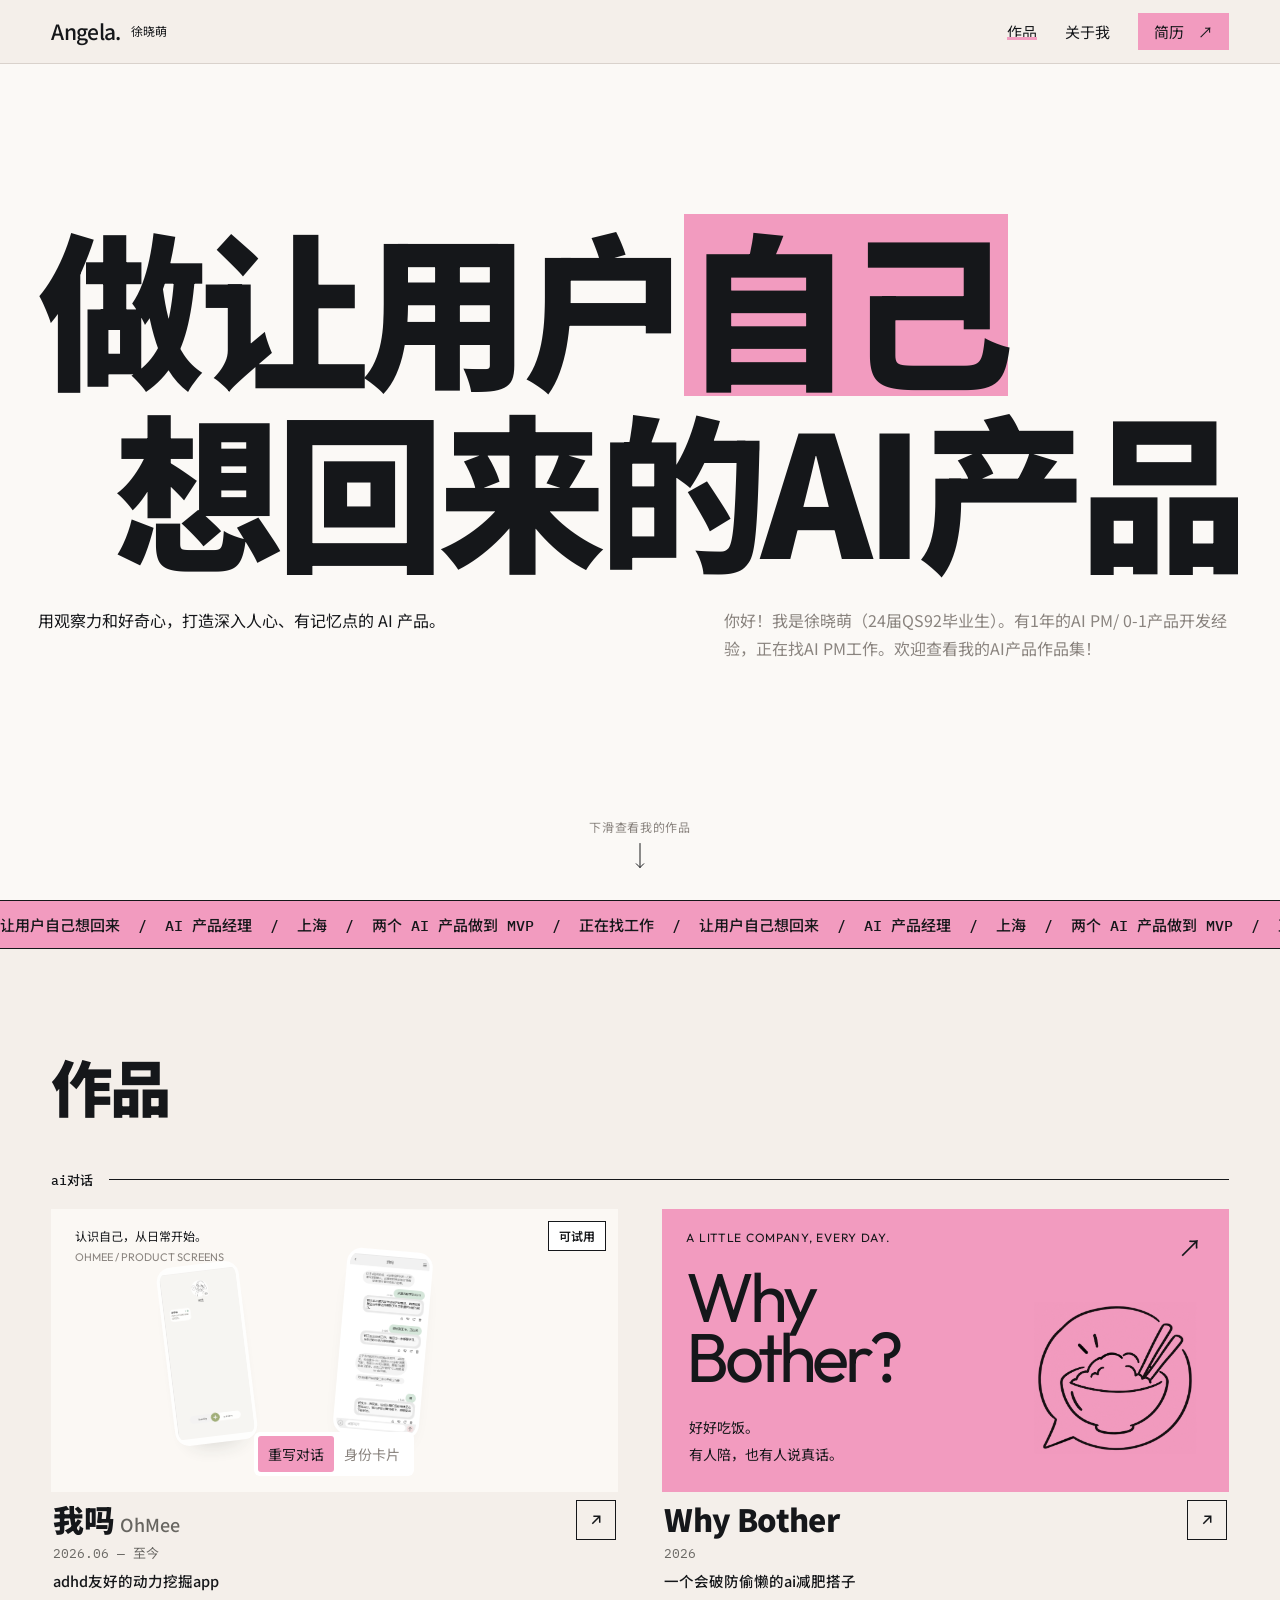
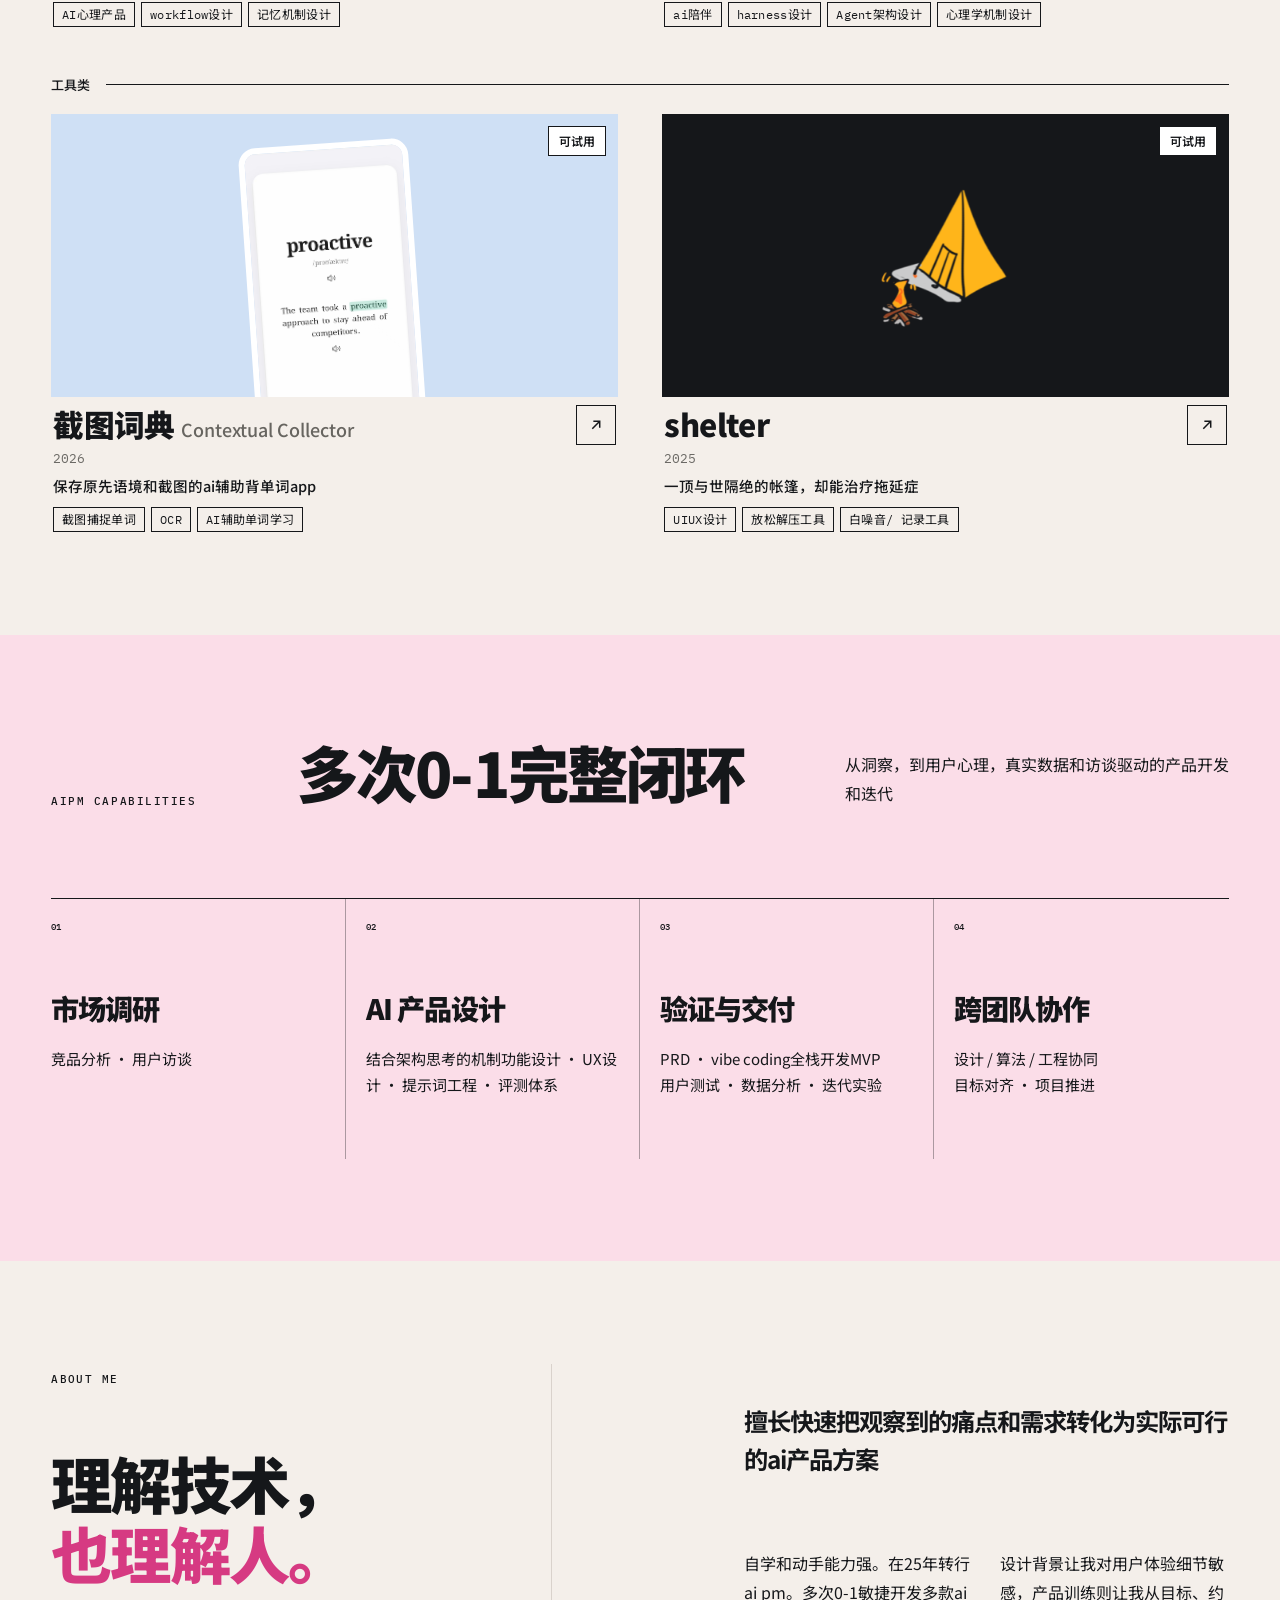
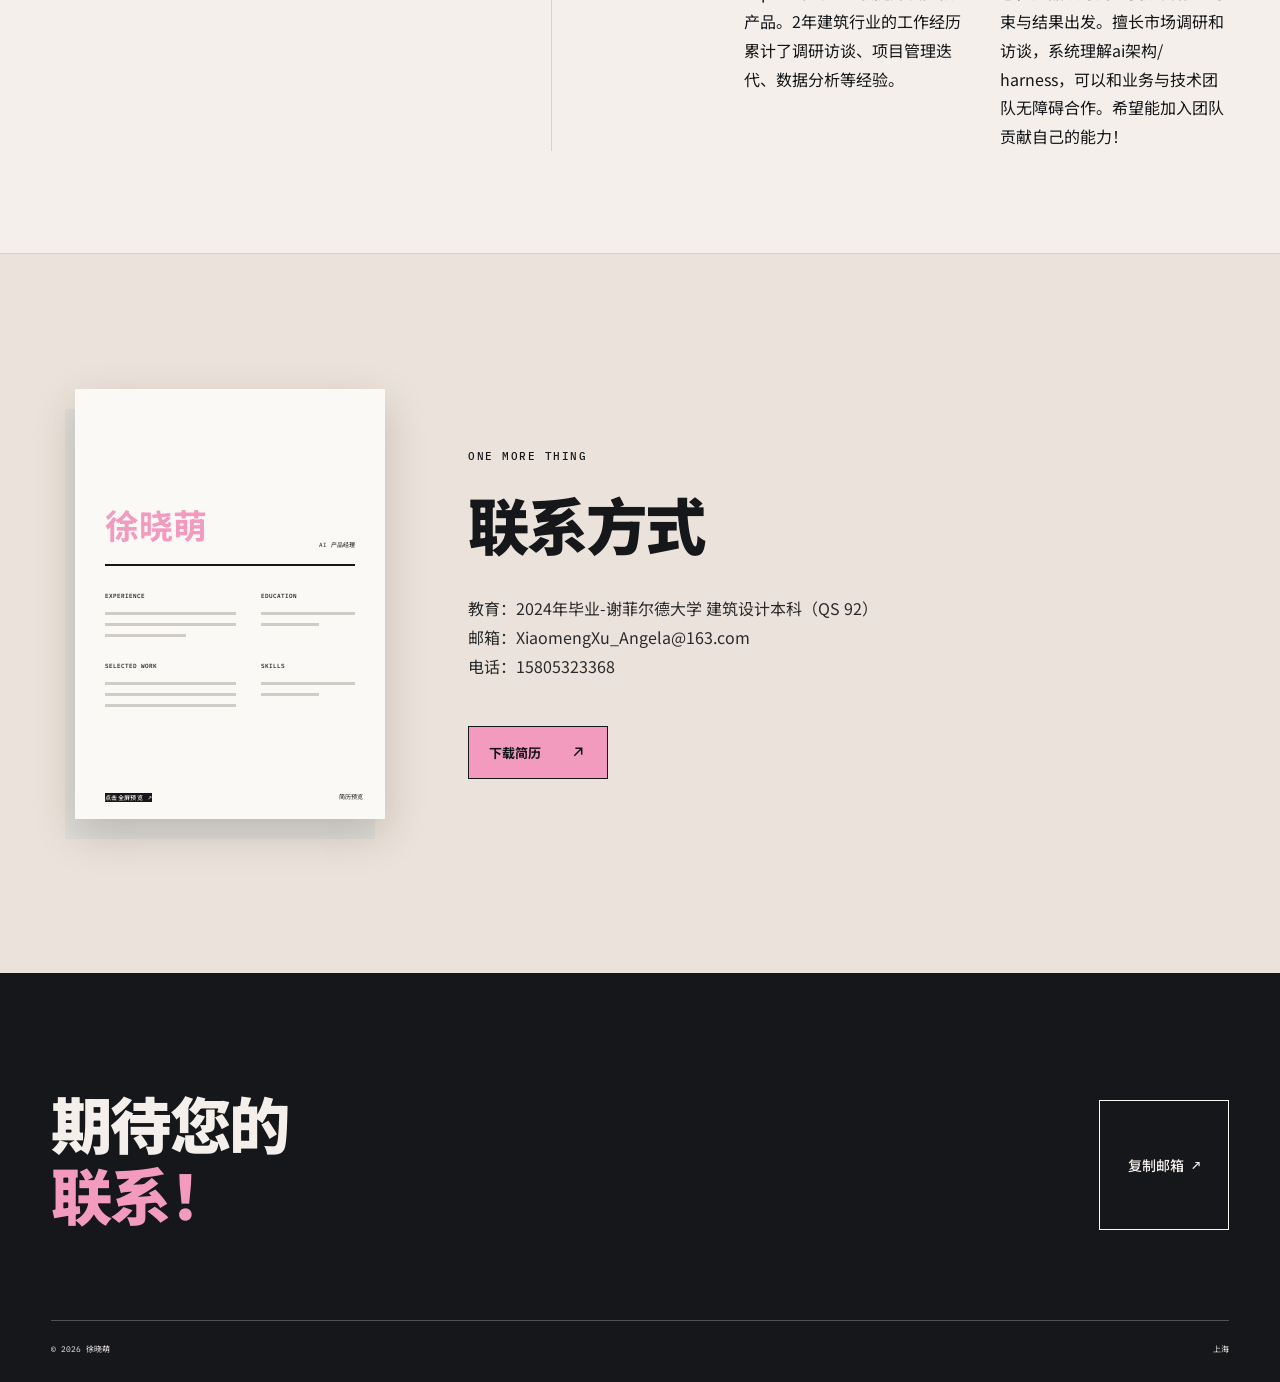
==== commit fab386a4: "Update portfolio content and project pages" ====
--- a/index.html
+++ b/index.html
@@ -1,1283 +1,1270 @@
-<!doctype html>
-<html lang="zh-CN" data-tone="paper">
-<head>
-  <meta charset="utf-8">
-  <meta name="viewport" content="width=device-width, initial-scale=1">
-  <meta name="description" content="徐晓萌 Angela 的 AI 产品作品集。围绕自我认知与日常陪伴，从用户研究、产品设计到 AI 实现与验证。">
-  <meta name="theme-color" content="#E9E9E6">
-  <title>Angela 徐晓萌 — AI 产品作品集</title>
-  <link rel="preconnect" href="https://fonts.googleapis.com">
-  <link rel="preconnect" href="https://fonts.gstatic.com" crossorigin>
-  <link href="https://fonts.googleapis.com/css2?family=Outfit:wght@400;500;600;700&family=Noto+Sans+SC:wght@400;500;600;700&display=swap" rel="stylesheet">
-  <link rel="icon" type="image/svg+xml" href="images/figma-favicon.svg">
-  <script>
-    window.va = window.va || function () { (window.vaq = window.vaq || []).push(arguments); };
-  </script>
-  <script defer src="/_vercel/insights/script.js"></script>
-<style>
-@import url('https://fonts.googleapis.com/css2?family=DM+Mono:wght@400;500&family=Noto+Sans+SC:wght@400;500;700;900&family=Space+Grotesk:wght@500;600;700&display=swap');
-:root {
-  color-scheme: light;
-  --paper: #fbfaf7; --white: #fff; --ink: #272724; --muted: #676560;
-  --accent: #2548f5; --rust: #c77750; --rust-ink: #ab512e; --night: #171819;
-  --ice: #eef0fe; --cream: #dcab93; --soft: #f8f9ff; --warm: #fcf8f6;
-  --line: rgba(39,39,36,.13);
-  --font: 'Noto Sans SC', 'Microsoft YaHei', sans-serif;
-  --display: 'Outfit', var(--font);
-  --gutter: clamp(24px, 6vw, 88px);
-  --chrome-bg: var(--paper); --chrome-ink: var(--ink); --chrome-muted: var(--muted);
-}
-:root[data-tone="blue"] { --chrome-bg: var(--accent); --chrome-ink: var(--white); --chrome-muted: #e1e5ff; }
-:root[data-tone="ice"] { --chrome-bg: var(--ice); }
-:root[data-tone="rust"] { --chrome-bg: var(--rust); --chrome-ink: var(--night); --chrome-muted: var(--night); }
-* { box-sizing: border-box; }
-html { scroll-behavior: smooth; scroll-padding-top: 96px; background: var(--chrome-bg); }
-body { margin: 0; color: var(--ink); background: var(--paper); font: 16px/1.85 var(--font); -webkit-font-smoothing: antialiased; }
-button, input { font: inherit; }
-button, a { -webkit-tap-highlight-color: transparent; touch-action: manipulation; }
-button { cursor: pointer; color: inherit; }
-a { color: inherit; text-decoration: none; }
-img { display: block; max-width: 100%; }
-figure, p, h1, h2, h3, h4 { margin: 0; }
-h1, h2, h3, h4 { font-weight: 500; }
-::selection { background: var(--rust); color: var(--night); }
-:focus-visible { outline: 2px solid var(--accent); outline-offset: 5px; }
-[hidden], .view { display: none !important; }
-.view.on:not([hidden]) { display: block !important; }
-.page-width, .case-page { width: min(1200px, calc(100% - var(--gutter) * 2)); margin-inline: auto; }
-.skip-link { position: fixed; top: -80px; left: 20px; z-index: 100; padding: 10px 20px; background: var(--white); color: var(--accent); }
-.skip-link:focus { top: 12px; }
-.studio-header { position: fixed; z-index: 20; inset: 0 0 auto; display: flex; align-items: center; justify-content: space-between; gap: 24px; height: 84px; padding-inline: var(--gutter); background: var(--chrome-bg); color: var(--chrome-ink); transition: background-color .24s, color .24s; }
-.studio-brand { display: flex; align-items: baseline; gap: 14px; }
-.studio-brand b { font: 500 28px/1 var(--display); letter-spacing: -.04em; }
-.studio-brand b span { color: var(--rust); }
-.studio-brand > span { color: var(--chrome-muted); font-size: 13px; }
-.studio-header nav { display: flex; align-items: center; gap: 32px; font-size: 14px; }
-.studio-header nav a { padding: 8px 0; color: var(--chrome-muted); position: relative; }
-.studio-header nav a.on, .studio-header nav a:hover { color: var(--chrome-ink); }
-.studio-header nav a.on::after { content: ''; position: absolute; bottom: 3px; left: 0; right: 0; height: 1px; background: currentColor; }
-.nav-contact span { margin-left: 9px; }
-.featured-stage { position: relative; min-height: 590px; align-self: stretch; overflow: hidden; border-radius: 16px; }
-.stage-label { position: absolute; top: 17px; left: 40px; font-size: 14px; }
-.stage-label > span { display: block; font: 12px/1.8 var(--display); margin-top: 3px; color: var(--muted); }
-.product-phone { position: absolute; width: 35%; padding: 0; border: 5px solid var(--white); border-radius: 20px; overflow: hidden; background: var(--white); box-shadow: 0 16px 26px -20px rgba(39,39,36,.3); transition: transform .4s, opacity .4s; }
-.product-phone img { width: 100%; }
-.identity-phone { left: 12%; top: 24%; transform: rotate(-7deg) scale(.96); opacity: .86; }
-.chat-phone { left: 49%; top: 17%; transform: rotate(5deg) scale(.96); opacity: .86; }
-.featured-stage[data-screen="chat"] .chat-phone { transform: translateY(-10px) rotate(5deg); opacity: 1; z-index: 2; }
-.featured-stage[data-screen="identity"] .identity-phone { transform: translateY(-15px) rotate(-5deg); opacity: 1; z-index: 2; }
-.screen-switch { position: absolute; bottom: 18px; left: 50%; transform: translateX(-50%); display: flex; padding: 4px; border-radius: 6px; background: var(--white); z-index: 4; }
-.screen-switch button { border: 0; border-radius: 3px; padding: 7px 13px; background: transparent; color: var(--muted); min-height: 40px; font-size: 14px; white-space: nowrap; }
-.screen-switch button[aria-pressed="true"] { background: var(--accent); color: var(--white); }
-.companion-work { column-gap: 25px; }
-.companion-work .project-type { color: var(--rust-ink); }
-.companion-stage { display: block; position: relative; min-height: 590px; color: var(--night); }
-.art-label { position: absolute; top: 19px; left: 5px; font: 13px/1.5 var(--display); letter-spacing: .06em; }
-.companion-type { position: absolute; top: 93px; left: 0; color: var(--white); font: 400 clamp(85px, 9vw, 126px)/.87 var(--display); letter-spacing: -.065em; }
-.companion-stage img { position: absolute; width: 49%; right: 15px; bottom: 41px; mix-blend-mode: multiply; transition: transform .4s; }
-.companion-stage:hover img { transform: translateY(-5px) rotate(3deg); }
-.companion-caption { position: absolute; left: 5px; bottom: 30px; font-size: 14px; line-height: 1.9; }
-.art-arrow { position: absolute; top: 14px; right: 27px; font-size: 24px; }
-.dictionary-project, .shelter-project { display: flex; align-items: center; justify-content: space-between; gap: 25px; padding: 36px; min-height: 365px; min-width: 0; border-radius: 14px; overflow: hidden; }
-.dictionary-project { background: var(--white); }
-.dictionary-visual { flex: 0 0 34%; height: 280px; align-self: flex-end; margin-bottom: -36px; overflow: hidden; border: 4px solid var(--white); border-radius: 14px 14px 0 0; transform: rotate(-4deg); }
-.dictionary-visual img { width: 100%; }
-.exploration-copy { min-width: 0; }
-.exploration-copy .eyebrow { font-size: 14px; letter-spacing: 0; }
-.exploration-copy h3 { font: 500 29px/1.4 var(--display); margin-top: 11px; letter-spacing: -.035em; }
-.exploration-copy > p:not(.eyebrow) { font-size: 15px; line-height: 1.9; color: var(--muted); margin-top: 16px; }
-.exploration-link { display: inline-flex; gap: 25px; align-items: center; font-size: 14px; color: var(--accent); min-height: 44px; margin-top: 20px; }
-.shelter-project { background: var(--night); color: var(--white); isolation: isolate; }
-.shelter-project .eyebrow { color: #d8a287; }
-.shelter-project .exploration-copy > p:not(.eyebrow) { color: #c2c1bd; }
-.shelter-project .exploration-link { color: var(--white); }
-.shelter-thumbnail { flex: 0 0 30%; max-width: 155px; overflow: hidden; }
-.shelter-thumbnail img { width: 100%; mix-blend-mode: screen; }
-.studio-footer { display: flex; align-items: center; justify-content: space-between; min-height: 90px; color: var(--muted); font-size: 13px; border-top: 1px solid var(--line); }
-.studio-footer a { font: 500 20px var(--display); color: var(--ink); }
-body[data-view="home"] > .studio-footer { display: none; }
-
-@media (max-width: 1100px) {
-  :root { --gutter: 42px; }
-  .featured-stage, .companion-stage { min-height: 550px; }
-  .companion-type { font-size: 94px; }
-  .companion-stage img { right: 0; width: 56%; bottom: 55px; }
-  .dictionary-project, .shelter-project { padding: 26px; gap: 19px; }
-  .dictionary-visual { margin-bottom: -26px; }
-}
-@media (max-width: 900px) {
-  :root { --gutter: 28px; }
-  .featured-stage, .companion-stage { min-height: 540px; }
-  .product-phone { width: 43%; border-width: 4px; }
-  .identity-phone { left: 5%; top: 29%; }
-  .chat-phone { left: 47%; top: 23%; }
-  .stage-label { left: 24px; top: 30px; }
-  .screen-switch button { padding-inline: 11px; }
-  .companion-type { font-size: 77px; top: 103px; }
-  .companion-stage img { width: 65%; bottom: 93px; }
-  .dictionary-project, .shelter-project { padding: 24px; gap: 17px; min-height: 340px; }
-  .dictionary-visual { display: none; }
-  .shelter-thumbnail { flex-basis: 36%; }
-}
-@media (max-width: 680px) {
-  :root { --gutter: 22px; }
-  .studio-header { height: 70px; gap: 12px; }
-  .studio-brand > span { display: none; }
-  .studio-brand b { font-size: 25px; }
-  .studio-header nav { font-size: 13px; gap: 19px; }
-  .nav-contact span { margin-left: 5px; }
-  .featured-stage { min-height: 320px; height: 320px; }
-  .stage-label { left: 23px; top: 0; }
-  .product-phone { width: 31%; max-width: 136px; }
-  .identity-phone { left: 18%; top: 23%; }
-  .chat-phone { left: 52%; top: 18%; }
-  .screen-switch { bottom: 8px; }
-  .companion-work .featured-copy { order: 1; }
-  .companion-stage { order: 2; min-height: 325px; }
-  .companion-type { top: 57px; left: 5px; font-size: 83px; }
-  .art-label { top: 8px; font-size: 12px; }
-  .art-arrow { top: 2px; right: 14px; }
-  .companion-stage img { width: 48%; max-width: 205px; right: 0; bottom: 5px; }
-  .companion-caption { bottom: 7px; font-size: 14px; }
-  .dictionary-project, .shelter-project { padding: 26px; min-height: 250px; }
-  .dictionary-visual { display: block; height: 219px; margin-bottom: -26px; flex-basis: 33%; }
-  .exploration-copy h3 { font-size: 27px; }
-  .shelter-thumbnail { flex-basis: 30%; }
-}
-@media (max-width: 370px) {
-  :root { --gutter: 20px; }
-  .studio-header nav { gap: 13px; font-size: 12px; }
-  .companion-type { font-size: 72px; }
-  .dictionary-project, .shelter-project { padding: 22px; gap: 17px; }
-  .dictionary-visual { margin-bottom: -22px; }
-}
-@media (min-width: 901px) and (max-height: 760px) {
-  .featured-stage, .companion-stage { min-height: 500px; }
-  .product-phone { width: 30%; max-width: 172px; }
-  .identity-phone { left: 18%; top: 25%; }
-  .chat-phone { left: 50%; top: 18%; }
-  .companion-type { font-size: 98px; top: 83px; }
-  .companion-stage img { width: 44%; bottom: 28px; }
-  .dictionary-project, .shelter-project { min-height: 310px; }
-}
-
-.case-page { padding-top: 124px; padding-bottom: 64px; }
-.case-back { display: inline-block; margin-bottom: 46px; color: var(--muted); font-size: 14px; }
-.case-back:hover { color: var(--ink); }
-.case-hero { padding-bottom: 36px; }
-.case-hero-grid { display: grid; grid-template-columns: 112px minmax(0, 1fr); gap: 42px; }
-.case-hero-grid > div:only-child { grid-column: 1 / -1; }
-.case-visual { padding-top: 5px; }
-.case-product-icon { display: grid; place-items: center; width: 112px; aspect-ratio: 1; border-radius: 24px; background: var(--ice); overflow: hidden; }
-.case-product-icon img { width: 80%; mix-blend-mode: multiply; }
-.contextual-case-page .case-product-icon { background: var(--soft); }
-.whybother-case-page .case-product-icon { background: var(--cream); }
-.case-hero h1 { font-size: 48px; line-height: 1.4; letter-spacing: -.04em; }
-.case-hero h1 > span { display: inline-block; margin-left: 14px; font-size: 19px; font-weight: 400; color: var(--muted); letter-spacing: -.015em; }
-.case-eyebrow { margin-top: 12px; color: var(--muted); font-size: 14px; letter-spacing: .015em; }
-.case-hero h2 { margin-top: 29px; font-size: 25px; line-height: 1.65; letter-spacing: -.025em; }
-.case-lede { max-width: 780px; margin-top: 13px; font-size: 16px; line-height: 2; color: var(--muted); }
-.case-screenshots { display: flex; align-items: flex-start; gap: 17px; overflow-x: auto; overscroll-behavior-x: contain; padding: 24px 3px 16px; margin: 10px -3px 5px; scrollbar-width: thin; scrollbar-color: var(--muted) transparent; }
-.case-shot { flex: 0 0 157px; border: 4px solid var(--white); border-radius: 16px; overflow: hidden; box-shadow: 0 5px 18px -12px rgba(39, 39, 36, .5); background: var(--white); }
-.case-shot img { width: 100%; height: auto; }
-.case-product-link { font-size: 14px; margin: 13px 0 20px; color: var(--muted); }
-.case-product-link a { color: var(--ink); border-bottom: 1px solid var(--line); }
-.case-tags { display: flex; flex-wrap: wrap; gap: 8px; margin-top: 23px; }
-.case-tag { font-size: 13px; border: 1px solid var(--line); color: var(--muted); padding: 4px 10px; border-radius: 4px; }
-.case-stats, .case-research-stats, .case-outcomes { display: grid; grid-template-columns: repeat(4, minmax(0, 1fr)); border-block: 1px solid var(--line); }
-.case-stats { margin: 9px 0 60px; }
-.case-stat, .case-outcome { padding: 23px 22px; }
-.case-stat + .case-stat, .case-outcome + .case-outcome { border-left: 1px solid var(--line); }
-.case-stat b, .case-outcome b { display: block; font-size: 30px; font-weight: 500; line-height: 1.5; letter-spacing: -.04em; }
-.case-stat span, .case-outcome span { display: block; margin-top: 7px; font-size: 13px; color: var(--muted); }
-.case-layout { display: grid; grid-template-columns: 154px minmax(0, 1fr); gap: 66px; }
-.case-sidebar { min-width: 0; }
-.case-toc { position: sticky; top: 40px; }
-.case-toc-title { font-size: 13px; color: var(--muted); margin-bottom: 18px; }
-.case-toc-link { display: block; border-left: 1px solid var(--line); padding: 9px 0 9px 13px; color: var(--muted); font-size: 13px; line-height: 1.7; }
-.case-toc-link.active, .case-toc-link:hover { color: var(--ink); border-left-color: var(--ink); }
-.case-content { min-width: 0; }
-.case-section { padding-bottom: 55px; margin-bottom: 48px; border-bottom: 1px solid var(--line); scroll-margin-top: 40px; }
-.case-section:last-child { border-bottom: 0; margin-bottom: 0; padding-bottom: 0; }
-.case-section-no { font-size: 13px; color: var(--muted); letter-spacing: .035em; margin-bottom: 14px; }
-.case-section h2 { font-size: 26px; line-height: 1.65; letter-spacing: -.025em; margin-bottom: 23px; }
-.case-section p { font-size: 15px; color: var(--muted); line-height: 2; }
-.case-section > p + p { margin-top: 15px; }
-.case-insight { border-left: 2px solid var(--ink); padding: 7px 0 7px 23px; margin: 25px 0; font-size: 20px; line-height: 1.85; font-weight: 500; }
-.case-detail-grid { display: grid; grid-template-columns: repeat(2,minmax(0,1fr)); column-gap: 8%; row-gap: 32px; }
-.case-detail-grid > .case-detail-full { grid-column: 1 / -1; }
-.case-detail-intro { display: grid; grid-template-columns: 1fr; gap: 14px; align-items: start; margin-bottom: 28px; }
-.case-detail-intro > p { max-width: 800px; }
-.case-detail-module { margin-top: 56px; }
-.case-detail-subtitle { margin: 0; font: 500 25px/1.6 var(--display); letter-spacing: -.03em; }
-.case-research-stats { grid-template-columns: repeat(3, minmax(0, 1fr)); margin-block: 26px; }
-.case-research-gallery { display: grid; grid-template-columns: repeat(3, minmax(0, 1fr)); gap: 13px; margin-top: 24px; }
-.case-research-shot { min-width: 0; }
-.case-research-shot img { width: 100%; aspect-ratio: 4 / 3; object-fit: cover; object-position: top; border: 1px solid var(--line); border-radius: 9px; }
-.case-research-shot figcaption { font-size: 12px; color: var(--muted); line-height: 1.7; margin-top: 10px; }
-.case-cards, .case-decisions { display: grid; grid-template-columns: repeat(2, minmax(0, 1fr)); gap: 15px; margin: 25px 0; }
-.case-info-card, .case-decision { min-width: 0; padding: 25px; border: 1px solid var(--line); border-radius: 10px; }
-.case-info-card h4, .case-decision h4, .case-feature h4 { font-size: 15px; line-height: 1.7; margin-bottom: 10px; }
-.case-card-no { display: none; }
-.case-delivery-cards { grid-template-columns: 1fr; }
-.case-delivery-cards .case-info-card { display: grid; grid-template-columns: 170px minmax(0, 1fr); gap: 23px; }
-.case-delivery-cards .case-info-card h4 { margin-bottom: 0; }
-.case-process { display: flex; align-items: stretch; gap: 12px; margin: 28px 0; }
-.case-process-step { flex: 1 1 0; min-width: 0; padding: 21px 14px; text-align: center; border: 1px solid var(--line); border-radius: 8px; }
-.case-process-step b { display: block; font-size: 15px; font-weight: 500; }
-.case-process-step small { display: block; font-size: 13px; color: var(--muted); margin-top: 6px; }
-.case-process-arrow { align-self: center; color: var(--muted); font-size: 14px; }
-.case-image-slot { display: grid; place-items: center; gap: 10px; min-height: 200px; padding: 24px; margin-top: 23px; background: var(--white); border: 1px solid var(--line); border-radius: 10px; text-align: center; overflow: hidden; }
-.case-image-slot.has-image { display: block; min-height: 0; padding: 0; }
-.case-image-slot img { width: 100%; height: auto; }
-.case-image-slot small { font-size: 13px; color: var(--muted); }
-.case-image-slot strong { font-weight: 500; font-size: 14px; }
-.case-image-icon { width: 32px; height: 32px; fill: none; stroke: currentColor; stroke-width: 1; color: var(--muted); }
-.case-image-slot.cropped-diagram-header img { aspect-ratio: 1600 / 850; object-fit: cover; object-position: center bottom; }
-.diagram-zoom { cursor: zoom-in; }
-.case-outcomes { grid-template-columns: repeat(3, minmax(0, 1fr)); margin: 27px 0; }
-.case-outcome { padding-inline: 18px; }
-.case-outcome b { font-size: 27px; }
-.case-feature { padding: 23px 0; border-bottom: 1px solid var(--line); }
-.case-feature:last-of-type { margin-bottom: 20px; }
-.case-section details { margin-top: 24px; border: 1px solid var(--line); border-radius: 8px; overflow: hidden; }
-.case-section summary { padding: 17px 22px; font-size: 13px; cursor: pointer; }
-.case-details-content { padding: 4px 23px 24px; }
-.case-details-content ul { margin: 10px 0 0; padding-left: 18px; font-size: 14px; color: var(--muted); }
-.case-details-content li + li { margin-top: 9px; }
-.case-closing { padding: 31px; margin-top: 34px; background: var(--ice); border-radius: 12px; }
-.contextual-case-page .case-closing { background: var(--soft); }
-.whybother-case-page .case-closing { background: var(--cream); }
-.case-closing .case-eyebrow { color: var(--ink); margin-top: 0; }
-.case-closing h3 { margin: 14px 0; font-size: 21px; line-height: 1.8; }
-.case-closing p { color: var(--ink); }
-.shelter-concept { display: grid; grid-template-columns: 1fr 1.1fr; gap: 55px; align-items: center; padding: 24px 0 65px; }
-.concept-stage { display: grid; place-items: center; min-height: 365px; border-radius: 16px; background: var(--night); }
-.concept-stage img { width: 66%; mix-blend-mode: screen; }
-.concept-copy h2 { font-size: 26px; line-height: 1.7; margin-bottom: 22px; }
-.concept-copy p { font-size: 15px; line-height: 2; color: var(--muted); }
-.concept-copy p + p { margin-top: 22px; }
-.concept-copy .concept-status { font-size: 13px; padding-top: 22px; border-top: 1px solid var(--line); }
-.studio-lightbox { width: max-content; max-width: calc(100vw - 40px); max-height: calc(100dvh - 40px); padding: 48px 20px 16px; border: 0; border-radius: 12px; background: var(--paper); color: var(--ink); }
-.studio-lightbox::backdrop { background: rgba(39, 39, 36, .76); backdrop-filter: blur(5px); }
-.studio-lightbox > img { width: auto; height: auto; max-width: min(1260px, calc(100vw - 80px)); max-height: calc(100dvh - 145px); margin-inline: auto; object-fit: contain; }
-.studio-lightbox > img.cropped-image { aspect-ratio: 1600 / 850; object-fit: cover; object-position: center bottom; }
-.dialog-close { position: absolute; right: 16px; top: 10px; padding: 5px 10px; border: 0; border-radius: 5px; background: transparent; color: var(--ink); font-size: 14px; }
-.dialog-close:hover { background: var(--white); }
-#dialog-caption { font-size: 13px; color: var(--muted); margin-top: 14px; text-align: center; max-width: 800px; }
-@media (max-width: 1100px) {
-  .case-layout { gap: 35px; grid-template-columns: 145px minmax(0, 1fr); }
-  .case-hero-grid { grid-template-columns: 92px minmax(0, 1fr); gap: 28px; }
-  .case-product-icon { width: 92px; border-radius: 19px; }
-  .case-delivery-cards .case-info-card { grid-template-columns: 1fr; gap: 10px; }
-}
-@media (max-width: 800px) {
-  .case-layout { display: block; }
-  .case-sidebar { display: none; }
-  .case-hero h1 { font-size: 37px; }
-  .case-hero h1 > span { font-size: 16px; }
-  .case-hero h2 { font-size: 23px; }
-  .case-stats { margin-bottom: 42px; }
-  .case-stat { padding: 17px 13px; }
-  .case-stat b { font-size: 25px; }
-  .case-stat span { font-size: 13px; }
-  .case-section { padding-bottom: 40px; margin-bottom: 36px; }
-  .shelter-concept { gap: 30px; }
-  .concept-stage { min-height: 285px; }
-  .concept-copy h2 { font-size: 22px; }
-}
-@media (max-width: 540px) {
-  .case-page { padding-top: 98px; padding-bottom: 45px; }
-  .case-back { margin-bottom: 30px; font-size: 14px; }
-  .case-hero-grid { display: flex; flex-direction: column; gap: 22px; }
-  .case-visual { padding-top: 0; }
-  .case-product-icon { width: 74px; border-radius: 16px; }
-  .case-hero h1 { font-size: 34px; }
-  .case-hero h1 > span { font-size: 14px; margin-left: 8px; }
-  .case-eyebrow { font-size: 14px; }
-  .case-hero h2 { font-size: 22px; margin-top: 23px; }
-  .case-lede { font-size: 16px; }
-  .case-shot { flex-basis: 150px; }
-  .case-screenshots { gap: 12px; padding-top: 18px; }
-  .case-tag { font-size: 13px; }
-  .case-stats { grid-template-columns: repeat(2, minmax(0, 1fr)); }
-  .case-stats > .case-stat:nth-child(3) { border-left: 0; }
-  .case-stats > .case-stat:nth-child(n+3) { border-top: 1px solid var(--line); }
-  .case-stat b { font-size: 26px; }
-  .case-section h2 { font-size: 22px; margin-bottom: 20px; }
-  .case-section p { font-size: 15px; }
-  .case-insight { font-size: 17px; padding-left: 18px; }
-  .case-research-stats .case-stat { padding: 15px 10px; }
-  .case-research-stats .case-stat b { font-size: 22px; }
-  .case-research-gallery { gap: 8px; }
-  .case-research-shot figcaption { font-size: 12px; }
-  .case-cards, .case-decisions { grid-template-columns: 1fr; gap: 13px; }
-  .case-info-card, .case-decision { padding: 20px; }
-  .case-process { flex-wrap: wrap; gap: 8px; }
-  .case-process-step { flex-basis: calc(50% - 12px); padding: 17px 10px; }
-  .case-process-arrow { display: none; }
-  .case-process-step b { font-size: 14px; }
-  .case-process.three-step .case-process-step { flex-basis: calc(33.33% - 10px); }
-  .case-outcome { padding: 18px 10px; }
-  .case-outcome b { font-size: 23px; }
-  .case-outcome span { font-size: 13px; }
-  .case-closing { padding: 23px; }
-  .case-closing h3 { font-size: 19px; }
-  .shelter-concept { grid-template-columns: 1fr; gap: 29px; padding-top: 0; padding-bottom: 10px; }
-  .concept-stage { min-height: 0; aspect-ratio: 1.2; }
-  .concept-copy h2 { font-size: 22px; }
-  .studio-lightbox { max-width: calc(100vw - 20px); padding-inline: 10px; }
-  .studio-lightbox > img { max-width: calc(100vw - 40px); }
-}
-@media (max-width: 560px) {
-  .case-detail-grid { grid-template-columns: 1fr; }
-  .case-detail-subtitle { font-size: 23px; }
-}
-.case-hero h1 { font-family: var(--display); }
-.case-stat b, .case-outcome b { color: var(--accent); font-family: var(--display); }
-.case-insight { border-left-color: var(--accent); color: var(--accent); }
-.case-toc-link.active, .case-toc-link:hover, .case-product-link a { color: var(--accent); }
-.shelter-case-page .case-product-icon { background: var(--night); }
-.shelter-case-page .case-product-icon img { mix-blend-mode: screen; }
-@media (prefers-reduced-motion: reduce) {
-  html { scroll-behavior: auto; }
-  * { transition: none !important; animation: none !important; }
-}
-
-.figma-home { font-size:16px; line-height:1.5; font-weight:400; }
-.figma-home :is(h1,h2,h3,h4,h5,h6) { font-size:inherit; font-weight:inherit; }
-.figma-home :is(p,h1,h2,h3,h4,h5,h6,figure) { margin:0; }
-.figma-home :is(button,input) { font:inherit; }
-.figma-home svg { display:block; vertical-align:middle; }
-.figma-home button { border-radius:0; }
-
-/* Supplied Figma homepage styles, scoped to its view. */
-.figma-home {
-  --blue: #1616c5;
-  --blue-dark: #0d0da7;
-  --orange: #f05a24;
-  --cream: #f3f0e7;
-  --paper: #faf8f1;
-  --ink: #171713;
-  --line: rgba(23, 23, 19, 0.2);
-  --mono: 'DM Mono', monospace;
-  --sans: 'Noto Sans SC', sans-serif;
-  --display: 'Space Grotesk', 'Noto Sans SC', sans-serif;
-}
-
-.figma-home * { box-sizing: border-box; }
-html { scroll-behavior: smooth; }
-.figma-home {
-  margin: 0;
-  background: var(--cream);
-  color: var(--ink);
-  font-family: var(--sans);
-  -webkit-font-smoothing: antialiased;
-}
-.figma-home.modal-open { overflow: hidden; }
-.figma-home a { color: inherit; text-decoration: none; }
-.figma-home .site-shell { overflow: hidden; }
-
-.figma-home .topbar {
-  align-items: center;
-  background: rgba(22, 22, 197, 0.92);
-  border-bottom: 1px solid rgba(255,255,255,.28);
-  color: var(--paper);
-  display: grid;
-  grid-template-columns: 1fr auto 1fr;
-  height: 72px;
-  padding: 0 4vw;
-  position: fixed;
-  top: 0;
-  width: 100%;
-  z-index: 20;
-}
-.figma-home .brand, .figma-home .availability, .figma-home .topbar nav { font: 500 11px var(--mono); letter-spacing: .08em; }
-.figma-home .brand { align-items: center; display: flex; gap: 10px; }
-.figma-home .brand-dot { background: var(--orange); border-radius: 50%; height: 10px; width: 10px; }
-.figma-home .topbar nav { display: flex; gap: 38px; }
-.figma-home .topbar nav a { position: relative; }
-.figma-home .topbar nav a::after {
-  background: var(--orange); bottom: -8px; content: ""; height: 2px; left: 0;
-  position: absolute; transform: scaleX(0); transform-origin: left; transition: transform .25s; width: 100%;
-}
-.figma-home .topbar nav a:hover::after { transform: scaleX(1); }
-.figma-home .availability { align-items: center; display: flex; gap: 8px; justify-self: end; }
-.figma-home .availability i { background: #45a95c; border-radius: 50%; height: 7px; width: 7px; }
-
-.figma-home .hero {
-  background: var(--blue);
-  color: var(--paper);
-  min-height: 100svh;
-  overflow: hidden;
-  padding: 160px 6vw 70px;
-  position: relative;
-}
-.figma-home .hero-noise {
-  background-image: url("data:image/svg+xml,%3Csvg viewBox='0 0 180 180' xmlns='http://www.w3.org/2000/svg'%3E%3Cfilter id='n'%3E%3CfeTurbulence type='fractalNoise' baseFrequency='.9' numOctaves='2' stitchTiles='stitch'/%3E%3C/filter%3E%3Crect width='100%25' height='100%25' filter='url(%23n)' opacity='.4'/%3E%3C/svg%3E");
-  inset: 0; opacity: .035; pointer-events: none; position: absolute;
-}
-.figma-home .hero-copy { max-width: 88%; position: relative; z-index: 2; }
-.figma-home .eyebrow { font: 500 11px var(--mono); letter-spacing: .14em; margin: 0 0 26px; }
-.figma-home .hero h1 {
-  font-family: var(--sans); font-size: clamp(58px, 8.7vw, 132px); font-weight: 900;
-  letter-spacing: -.075em; line-height: .94; margin: 0; max-width: 1100px;
-}
-.figma-home .hero h1 span { display: block; }
-.figma-home .hero-line-two { margin-left: 8vw; white-space: nowrap; }
-.figma-home .hero-line-two b { color: var(--blue); font-weight: inherit; }
-.figma-home .hero h1 .orange-word { color: var(--orange); display: inline; position: relative; }
-.figma-home .hero h1 .orange-word::after {
-  background: var(--orange); bottom: -3px; content: ""; height: 5px; left: 2%;
-  position: absolute; width: 100%;
-}
-.figma-home .hero-intro { font-size: 16px; line-height: 1.9; margin: 48px 0 0 9vw; }
-.figma-home .hero-art { inset: 0; pointer-events: none; position: absolute; }
-.figma-home .portrait-frame {
-  height: 128px; position: absolute; right: 6vw; top: 23%; width: 104px;
-}
-.figma-home .portrait-placeholder {
-  align-items: center; background: #d8d6d0; border: 1px solid rgba(255,255,255,.65);
-  display: flex; flex-direction: column; height: 100%; justify-content: center; overflow: hidden;
-  position: relative;
-}
-.figma-home .portrait-placeholder::before {
-  background: #aaa8a3; border-radius: 50%; content: ""; height: 30%; left: 35%; position: absolute; top: 17%; width: 30%;
-}
-.figma-home .portrait-placeholder::after {
-  background: #aaa8a3; border-radius: 50% 50% 0 0; bottom: -12%; content: ""; height: 58%; left: 13%; position: absolute; width: 74%;
-}
-.figma-home .portrait-placeholder span, .figma-home .portrait-placeholder small {
-  background: var(--paper); color: var(--ink); font: 500 6px var(--mono); letter-spacing: .08em;
-  padding: 4px 5px; position: relative; z-index: 2;
-}
-.figma-home .portrait-placeholder small { background: var(--orange); color: var(--paper); font-size: 4px; margin-top: 3px; }
-.figma-home .portrait-frame > p { border-top: 1px solid rgba(255,255,255,.55); font: 400 6px var(--mono); letter-spacing: .08em; margin: 6px 0 0; padding-top: 6px; text-align: right; }
-.figma-home .role-note { border-left: 1px solid rgba(255,255,255,.55); display: flex; flex-direction: column; padding-left: 14px; position: absolute; right: 6vw; top: 49%; width: 160px; }
-.figma-home .role-note span, .figma-home .role-note i { font: 400 7px var(--mono); letter-spacing: .13em; }
-.figma-home .role-note strong { font: 600 15px/1.35 var(--display); letter-spacing: -.02em; margin: 7px 0 11px; }
-.figma-home .role-note i { font-style: normal; opacity: .65; }
-.figma-home .scroll-cue {
-  align-items: center; bottom: 5%; display: flex; font: 500 10px var(--mono); gap: 14px;
-  left: 6vw; letter-spacing: .1em; position: absolute; z-index: 3;
-}
-.figma-home .scroll-cue i { align-items: center; border: 1px solid var(--paper); display: flex; height: 34px; justify-content: center; transform: rotate(90deg); transition: .3s; width: 34px; }
-.figma-home .scroll-cue:hover i { background: var(--blue); color: white; transform: rotate(90deg) translateX(4px); }
-.figma-home .icon { height: 18px; width: 18px; }
-.figma-home .icon-diagonal { transform: rotate(-45deg); }
-
-.figma-home .work-section { background: var(--cream); color: var(--ink); padding: 120px 5vw 140px; }
-.figma-home .section-heading { display: grid; grid-template-columns: 1fr 2fr 1fr; margin-bottom: 70px; }
-.figma-home .section-heading h2 { font-size: clamp(44px, 6vw, 84px); letter-spacing: -.06em; line-height: 1; margin: 0; }
-.figma-home .section-heading > p:last-child { font-size: 14px; line-height: 1.8; margin: 7px 0 0; }
-.figma-home .featured-grid { display: grid; gap: 3vw; grid-template-columns: 1fr 1fr; }
-.figma-home .project-card { min-width: 0; }
-.figma-home .project-preview { overflow: hidden; position: relative; }
-.figma-home .featured-project .project-preview { aspect-ratio: 1.16; }
-.figma-home .preview-canvas { height: 100%; position: relative; width: 100%; }
-.figma-home .mori-preview { background: #e9e5da; color: var(--ink); padding: 6%; }
-.figma-home .window-bar { align-items: center; display: flex; gap: 5px; height: 24px; }
-.figma-home .window-dot { background: var(--orange); border-radius: 50%; height: 5px; width: 5px; }
-.figma-home .window-dot:nth-child(2) { background: #eab927; }
-.figma-home .window-dot:nth-child(3) { background: #52a167; }
-.figma-home .window-label { font: 400 7px var(--mono); margin-left: auto; }
-.figma-home .mori-body { background: var(--paper); display: flex; height: calc(100% - 24px); overflow: hidden; position: relative; }
-.figma-home .mori-sidebar { align-items: center; border-right: 1px solid #dedbd1; display: flex; flex-direction: column; gap: 18px; padding: 16px 12px; width: 48px; }
-.figma-home .mini-logo { background: var(--blue); color: white; display: grid; font: 600 9px var(--display); height: 22px; place-items: center; width: 22px; }
-.figma-home .side-pill { background: #d9d6cd; border-radius: 2px; height: 4px; width: 18px; }
-.figma-home .side-pill.active { background: var(--orange); }
-.figma-home .side-pill.short { width: 11px; }
-.figma-home .mori-content { padding: 10% 8%; position: relative; z-index: 2; }
-.figma-home .ui-kicker { color: #77756e; font: 500 7px var(--mono); letter-spacing: .12em; }
-.figma-home .mori-question { font-size: clamp(18px, 2.3vw, 35px); font-weight: 700; letter-spacing: -.05em; line-height: 1.3; margin: 14px 0 24px; }
-.figma-home .prompt-field { align-items: center; background: #efede7; border-radius: 8px; color: #8f8c83; display: flex; font-size: 8px; justify-content: space-between; min-width: 220px; padding: 10px 12px; }
-.figma-home .prompt-send { background: var(--blue); border-radius: 50%; color: white; display: grid; height: 24px; place-items: center; width: 24px; }
-.figma-home .prompt-send .icon { height: 12px; width: 12px; }
-.figma-home .idea-row { color: #73716b; display: flex; font: 400 6px var(--mono); gap: 32px; margin-top: 16px; }
-.figma-home .mori-orbit { border: 1px solid var(--orange); border-radius: 50%; position: absolute; }
-.figma-home .orbit-one { height: 180px; right: -80px; top: -40px; width: 180px; }
-.figma-home .orbit-two { height: 220px; right: -75px; top: -70px; width: 130px; }
-.figma-home .mori-seed { color: var(--orange); position: absolute; right: 10%; top: 24%; }
-.figma-home .mori-seed { display: none; }
-.figma-home .spark-icon { height: 38px; width: 38px; }
-
-.figma-home .echo-preview { background: var(--orange); overflow: hidden; }
-.figma-home .echo-copy { color: var(--paper); left: 7%; position: absolute; top: 10%; }
-.figma-home .echo-mark { font: 500 9px var(--mono); letter-spacing: .1em; }
-.figma-home .echo-copy p { font-size: clamp(17px, 2vw, 30px); font-weight: 700; letter-spacing: -.04em; line-height: 1.45; margin: 25px 0 15px; }
-.figma-home .transcript-note { font-size: 8px; opacity: .72; }
-.figma-home .phone-shell { background: #f6f0df; border: 2px solid var(--ink); border-radius: 28px 28px 0 0; bottom: -18%; height: 92%; padding: 24px 20px; position: absolute; right: 8%; width: 38%; }
-.figma-home .phone-island { background: var(--ink); border-radius: 8px; height: 10px; left: 38%; position: absolute; top: 7px; width: 24%; }
-.figma-home .phone-meta { display: flex; font: 500 6px var(--mono); justify-content: space-between; }
-.figma-home .phone-date { font-size: 8px; margin-top: 35%; text-align: center; }
-.figma-home .waveform { align-items: center; display: flex; gap: 3px; height: 85px; justify-content: center; }
-.figma-home .waveform span { background: var(--blue); border-radius: 2px; max-height: 48px; width: 3px; }
-.figma-home .record-button { background: var(--blue); border-radius: 50%; display: grid; height: 48px; margin: 5px auto 10px; place-items: center; width: 48px; }
-.figma-home .record-button span { background: var(--orange); border-radius: 50%; height: 16px; width: 16px; }
-.figma-home .record-label { font-size: 7px; text-align: center; }
-.figma-home .echo-sticker { background: #ffd337; border-radius: 50%; bottom: 7%; color: var(--ink); display: grid; font: 500 7px/1.25 var(--mono); height: 64px; left: 8%; place-items: center; text-align: center; transform: rotate(-9deg); width: 64px; }
-
-.figma-home .project-info { padding: 25px 2px 0; }
-.figma-home .project-title-row { align-items: flex-start; display: grid; grid-template-columns: 38px 1fr auto; }
-.figma-home .project-number { font: 400 10px var(--mono); padding-top: 9px; }
-.figma-home .project-info h3 { font: 700 clamp(32px, 4vw, 56px)/1 var(--display); letter-spacing: -.05em; margin: 0; }
-.figma-home .project-subtitle { font-size: 13px; margin: 7px 0 0; }
-.figma-home .project-arrow { align-items: center; border: 1px solid rgba(23,23,19,.55); display: flex; height: 46px; justify-content: center; transition: .25s; width: 46px; }
-.figma-home .project-arrow:hover { background: var(--orange); border-color: var(--orange); transform: rotate(45deg); }
-.figma-home .project-description { font-size: 13px; line-height: 1.8; margin: 24px 0 20px 38px; max-width: 450px; opacity: .8; }
-.figma-home .tag-row { display: flex; flex-wrap: wrap; gap: 8px; margin-left: 38px; }
-.figma-home .tag-row span { border: 1px solid rgba(23,23,19,.35); font: 400 8px var(--mono); letter-spacing: .07em; padding: 7px 11px; }
-.figma-home .project-mori .tag-row span { font-size: 10px; padding: 8px 12px; }
-.figma-home .lab-heading { align-items: end; border-top: 1px solid rgba(23,23,19,.25); display: flex; justify-content: space-between; margin: 120px 0 34px; padding-top: 22px; }
-.figma-home .lab-heading span { font: 600 clamp(28px, 4vw, 48px) var(--display); }
-.figma-home .lab-heading p { font-size: 11px; opacity: .65; }
-.figma-home .small-grid { display: grid; gap: 3vw; grid-template-columns: 1fr 1fr; }
-.figma-home .small-project .project-preview { aspect-ratio: 1.5; }
-.figma-home .small-preview { height: 100%; position: relative; }
-.figma-home .sumi-preview { background: #d8e6dd; color: var(--ink); padding: 5%; }
-.figma-home .sumi-top { display: flex; font: 500 7px var(--mono); justify-content: space-between; }
-.figma-home .sumi-paper { background: #f7f4e8; bottom: 0; left: 13%; position: absolute; top: 17%; width: 72%; }
-.figma-home .vertical-type { font-size: 13px; font-weight: 700; line-height: 1.7; position: absolute; right: 10%; top: 15%; writing-mode: vertical-rl; }
-.figma-home .sumi-lines { display: flex; flex-direction: column; gap: 12px; left: 12%; position: absolute; top: 22%; width: 52%; }
-.figma-home .sumi-lines span { background: #bbb9af; height: 4px; width: 100%; }
-.figma-home .sumi-lines .marked { background: var(--orange); width: 72%; }
-.figma-home .sumi-note { color: var(--blue); font-size: 9px; left: 15%; position: absolute; top: 65%; }
-.figma-home .patch-preview { background: #d8d6d0; color: var(--ink); overflow: hidden; }
-.figma-home .patch-grid { background-image: linear-gradient(rgba(0,0,0,.09) 1px, transparent 1px), linear-gradient(90deg, rgba(0,0,0,.09) 1px, transparent 1px); background-size: 24px 24px; inset: 0; position: absolute; }
-.figma-home .patch-word { border: 1px solid var(--ink); font: 600 clamp(12px, 1.8vw, 25px) var(--display); padding: 7px 12px; position: absolute; }
-.figma-home .word-one { background: var(--paper); left: 8%; top: 18%; }
-.figma-home .word-two { background: var(--blue); color: white; left: 39%; top: 42%; }
-.figma-home .word-three { background: var(--orange); right: 7%; top: 15%; }
-.figma-home .word-four { background: var(--ink); bottom: 13%; color: var(--paper); left: 17%; }
-.figma-home .patch-cursor { background: var(--ink); bottom: 15%; color: white; font: 400 6px var(--mono); padding: 4px 6px; position: absolute; right: 17%; }
-.figma-home .patch-cursor::before { border-bottom: 8px solid var(--ink); border-left: 5px solid transparent; content: ""; left: -4px; position: absolute; top: -6px; transform: rotate(-25deg); }
-.figma-home .patch-star { display: none; }
-
-.figma-home .capabilities-section { background: var(--ink); color: var(--paper); padding: 130px 6vw 80px; }
-.figma-home .capabilities-heading { display: grid; column-gap: 6vw; grid-template-columns: 1.35fr .65fr; margin-bottom: 90px; row-gap: 30px; }
-.figma-home .capabilities-heading .eyebrow { grid-column: 1 / -1; margin-bottom: 0; }
-.figma-home .capabilities-heading h2 { font-size: clamp(48px, 6vw, 86px); letter-spacing: -.07em; line-height: 1.08; margin: 0; }
-.figma-home .capabilities-heading > p:last-child { align-self: end; font-size: 13px; line-height: 1.9; margin: 0; max-width: 320px; opacity: .7; }
-.figma-home .capability-list { border-top: 1px solid rgba(255,255,255,.35); display: grid; grid-template-columns: repeat(4, 1fr); }
-.figma-home .capability-list article { border-right: 1px solid rgba(255,255,255,.25); min-height: 320px; padding: 24px 24px 26px 0; position: relative; }
-.figma-home .capability-list article:not(:first-child) { padding-left: 24px; }
-.figma-home .capability-list article:last-child { border-right: 0; }
-.figma-home .capability-number { color: var(--orange); font: 500 9px var(--mono); }
-.figma-home .capability-list h3 { font-size: 24px; letter-spacing: -.04em; margin: 58px 0 20px; }
-.figma-home .capability-list p { font-size: 11px; line-height: 2; margin: 0; opacity: .65; }
-.figma-home .capability-list b { bottom: 25px; font: 400 7px var(--mono); letter-spacing: .12em; position: absolute; }
-.figma-home .tool-line { align-items: center; border-top: 1px solid rgba(255,255,255,.35); display: flex; gap: 30px; padding-top: 24px; }
-.figma-home .tool-line span { color: var(--orange); font: 500 8px var(--mono); letter-spacing: .12em; margin-right: auto; }
-.figma-home .tool-line p { font: 400 10px var(--mono); margin: 0; opacity: .75; }
-
-.figma-home .about-section { background: var(--cream); display: grid; grid-template-columns: .9fr 1.1fr; padding: 140px 8vw; }
-.figma-home .about-kicker { font: 500 11px var(--mono); letter-spacing: .13em; }
-.figma-home .about-title { border-right: 1px solid var(--line); padding-right: 9vw; position: relative; }
-.figma-home .about-title h2 { font-size: clamp(48px, 6vw, 90px); letter-spacing: -.07em; line-height: 1.12; margin: 60px 0; }
-.figma-home .about-title em { color: var(--orange); font-style: normal; }
-.figma-home .about-scribble { color: var(--blue); font: 500 9px var(--mono); letter-spacing: .1em; width: max-content; }
-.figma-home .about-content { padding-left: 9vw; }
-.figma-home .about-lead { font-size: clamp(22px, 2.6vw, 37px); font-weight: 700; letter-spacing: -.04em; line-height: 1.55; margin: 38px 0 70px; }
-.figma-home .about-columns { display: grid; gap: 40px; grid-template-columns: 1fr 1fr; }
-.figma-home .about-columns p { font-size: 13px; line-height: 2; margin: 0; }
-.figma-home .skill-list { display: flex; flex-wrap: wrap; gap: 8px; margin-top: 60px; }
-.figma-home .skill-list span { border: 1px solid var(--ink); font: 500 8px var(--mono); padding: 9px 13px; }
-
-.figma-home .resume-section { background: var(--orange); color: var(--paper); display: grid; grid-template-columns: 1.1fr .9fr; min-height: 720px; padding: 120px 8vw; }
-.figma-home .resume-preview { min-height: 480px; position: relative; }
-.figma-home .resume-paper { height: 430px; left: 7%; position: absolute; top: 15px; width: 310px; }
-.figma-home .back-paper { background: var(--blue); left: 4%; top: 35px; }
-.figma-home .front-paper { background: var(--paper); border: 0; box-shadow: 0 15px 40px rgba(55,25,10,.2); color: var(--ink); cursor: pointer; font-family: var(--sans); padding: 30px; text-align: left; transition: transform .25s, box-shadow .25s; }
-.figma-home .front-paper:hover { box-shadow: 0 22px 55px rgba(55,25,10,.3); transform: translateY(-6px); }
-.figma-home .resume-name { align-items: flex-end; display: flex; justify-content: space-between; }
-.figma-home .resume-name b { color: var(--blue); font: 700 34px var(--display); }
-.figma-home .resume-name span { font: 400 6px var(--mono); }
-.figma-home .resume-rule { background: var(--ink); height: 2px; margin: 15px 0 26px; }
-.figma-home .resume-layout { display: grid; gap: 25px; grid-template-columns: 1.4fr 1fr; }
-.figma-home .resume-layout > div { display: flex; flex-direction: column; gap: 8px; }
-.figma-home .resume-layout b { font: 500 6px var(--mono); margin-bottom: 4px; }
-.figma-home .resume-layout span { background: #cfcdc5; height: 3px; width: 100%; }
-.figma-home .resume-layout span.short { width: 62%; }
-.figma-home .resume-page { bottom: 18px; font: 400 6px var(--mono); position: absolute; right: 22px; }
-.figma-home .resume-open-hint { bottom: 17px; color: var(--blue); font: 500 6px var(--mono); left: 30px; letter-spacing: .06em; position: absolute; }
-.figma-home .resume-copy { align-self: center; }
-.figma-home .resume-copy h2 { font-size: clamp(52px, 6vw, 86px); letter-spacing: -.07em; line-height: 1.08; margin: 0 0 35px; }
-.figma-home .resume-copy > p:not(.eyebrow) { font-size: 13px; line-height: 2; opacity: .9; }
-.figma-home .resume-actions { align-items: center; display: flex; gap: 30px; margin-top: 45px; }
-.figma-home .primary-button { align-items: center; background: var(--paper); border: 1px solid var(--ink); color: var(--ink); display: flex; font-size: 13px; font-weight: 700; gap: 28px; padding: 16px 20px; transition: .2s; }
-.figma-home .primary-button:hover { background: var(--ink); color: var(--paper); }
-.figma-home .text-link { align-items: center; border-bottom: 1px solid rgba(255,255,255,.6); display: flex; font: 400 10px var(--mono); gap: 10px; padding-bottom: 5px; }
-
-.figma-home .resume-modal { inset: 0; position: fixed; z-index: 100; }
-.figma-home .resume-modal-backdrop { background: rgba(12,12,12,.92); border: 0; cursor: pointer; inset: 0; padding: 0; position: absolute; width: 100%; }
-.figma-home .resume-modal-toolbar { align-items: center; border-bottom: 1px solid rgba(255,255,255,.25); color: var(--paper); display: flex; font: 500 9px var(--mono); justify-content: space-between; left: 0; letter-spacing: .08em; padding: 18px 28px; position: absolute; right: 0; top: 0; z-index: 2; }
-.figma-home .resume-modal-toolbar > div { display: flex; gap: 24px; }
-.figma-home .resume-modal-toolbar a { border-bottom: 1px solid var(--paper); padding-bottom: 3px; }
-.figma-home .resume-modal-toolbar button { background: transparent; border: 0; color: var(--paper); cursor: pointer; font: inherit; padding: 0; }
-.figma-home .resume-modal-scroll { height: 100%; overflow: auto; padding: 92px 24px 50px; position: relative; }
-.figma-home .resume-modal-paper { background: var(--paper); box-shadow: 0 25px 80px rgba(0,0,0,.45); color: var(--ink); margin: 0 auto; min-height: 1020px; padding: 70px 76px 40px; position: relative; width: min(720px, 100%); }
-.figma-home .resume-modal-paper > header { align-items: flex-end; border-bottom: 2px solid var(--ink); display: flex; justify-content: space-between; padding-bottom: 26px; }
-.figma-home .resume-modal-paper h2 { color: var(--blue); font: 700 60px/1 var(--display); letter-spacing: -.06em; margin: 0; }
-.figma-home .resume-modal-paper header p { font: 400 10px/1.7 var(--mono); margin: 8px 0 0; text-align: right; }
-.figma-home .resume-modal-paper header div p { font-size: 12px; text-align: left; }
-.figma-home .resume-modal-paper section { border-bottom: 1px solid var(--line); padding: 38px 0; }
-.figma-home .resume-modal-paper h3 { font: 500 9px var(--mono); letter-spacing: .12em; margin: 0 0 20px; }
-.figma-home .resume-modal-paper h4 { font-size: 15px; margin: 24px 0 4px; }
-.figma-home .resume-modal-paper section > p, .figma-home .resume-modal-paper section div > p { font-size: 11px; line-height: 1.9; margin: 4px 0; }
-.figma-home .resume-modal-paper section > p { max-width: 520px; }
-.figma-home .resume-modal-paper section span { color: var(--orange); font: 500 7px var(--mono); }
-.figma-home .resume-modal-grid { display: grid; gap: 60px; grid-template-columns: 1.5fr .8fr; }
-.figma-home .resume-modal-grid h3:not(:first-child) { margin-top: 45px; }
-.figma-home .resume-modal-paper > footer { background: transparent; bottom: 34px; color: var(--ink); display: flex; font: 400 7px var(--mono); justify-content: space-between; left: 76px; padding: 0; position: absolute; right: 76px; }
-
-.figma-home footer { background: var(--ink); color: var(--paper); padding: 100px 6vw 28px; }
-.figma-home .footer-main { align-items: end; display: flex; justify-content: space-between; }
-.figma-home .footer-main p { font-size: clamp(60px, 9vw, 130px); font-weight: 900; letter-spacing: -.07em; line-height: .95; margin: 0; }
-.figma-home .footer-main p span { color: var(--orange); }
-.figma-home .footer-main > a { align-items: center; border: 1px solid var(--paper); display: flex; flex-direction: column; font: 500 9px var(--mono); gap: 10px; height: 130px; justify-content: center; transition: .25s; width: 130px; }
-.figma-home .footer-main > a:hover { background: var(--blue); border-color: var(--blue); transform: rotate(8deg); }
-.figma-home .footer-meta { border-top: 1px solid rgba(255,255,255,.25); display: flex; font: 400 8px var(--mono); justify-content: space-between; margin-top: 90px; padding-top: 22px; }
-
-@media (max-width: 900px) {
-  .figma-home .topbar { grid-template-columns: 1fr auto; padding: 0 22px; }
-  .figma-home .topbar nav { display: none; }
-  .figma-home .hero { min-height: 850px; padding: 145px 22px 60px; }
-  .figma-home .hero-copy { max-width: 100%; }
-  .figma-home .hero h1 { font-size: clamp(52px, 14vw, 88px); line-height: 1.08; }
-  .figma-home .hero-line-two { margin-left: 0; white-space: normal; }
-  .figma-home .hero-intro { margin: 40px 0 0; }
-  .figma-home .portrait-frame { height: 112px; right: 22px; top: 55%; width: 90px; }
-  .figma-home .role-note { left: auto; right: 22px; top: 72%; width: 150px; }
-  .figma-home .section-heading { grid-template-columns: 1fr; gap: 16px; }
-  .figma-home .section-heading .eyebrow { margin-bottom: 8px; }
-  .figma-home .featured-grid, .figma-home .small-grid { grid-template-columns: 1fr; gap: 80px; }
-  .figma-home .featured-project .project-preview { aspect-ratio: 1.05; }
-  .figma-home .small-grid { gap: 70px; }
-  .figma-home .capabilities-heading { grid-template-columns: 1fr; }
-  .figma-home .capabilities-heading .eyebrow { grid-column: auto; }
-  .figma-home .capabilities-heading .eyebrow { margin-bottom: 0; }
-  .figma-home .capability-list { grid-template-columns: 1fr 1fr; }
-  .figma-home .capability-list article:nth-child(2) { border-right: 0; }
-  .figma-home .capability-list article { border-bottom: 1px solid rgba(255,255,255,.25); }
-  .figma-home .tool-line { align-items: flex-start; flex-wrap: wrap; }
-  .figma-home .tool-line span { flex-basis: 100%; }
-  .figma-home .about-section { grid-template-columns: 1fr; padding: 100px 7vw; }
-  .figma-home .about-title { border-bottom: 1px solid var(--line); border-right: 0; padding: 0 0 60px; }
-  .figma-home .about-title h2 { margin: 45px 0; }
-  .figma-home .about-content { padding: 30px 0 0; }
-  .figma-home .resume-section { grid-template-columns: 1fr; padding: 80px 7vw 100px; }
-  .figma-home .resume-preview { min-height: 520px; order: 2; }
-  .figma-home .resume-copy { order: 1; }
-}
-
-@media (max-width: 560px) {
-  .figma-home .availability { font-size: 8px; }
-  .figma-home .hero { min-height: 780px; }
-  .figma-home .hero h1 { font-size: 13vw; }
-  .figma-home .hero-intro { font-size: 13px; }
-  .figma-home .portrait-frame { height: 104px; right: 18px; top: 58%; width: 84px; }
-  .figma-home .role-note { left: 18px; right: auto; top: 64%; width: 145px; }
-  .figma-home .scroll-cue { bottom: 25px; }
-  .figma-home .work-section { padding: 90px 18px 100px; }
-  .figma-home .featured-project .project-preview { aspect-ratio: .9; }
-  .figma-home .mori-preview { padding: 4%; }
-  .figma-home .mori-content { padding: 14% 5%; }
-  .figma-home .prompt-field { min-width: 190px; }
-  .figma-home .phone-shell { right: 4%; width: 48%; }
-  .figma-home .echo-copy { left: 5%; }
-  .figma-home .project-description { margin-left: 0; }
-  .figma-home .tag-row { margin-left: 0; }
-  .figma-home .small-project .project-preview { aspect-ratio: 1.2; }
-  .figma-home .lab-heading { margin-top: 90px; }
-  .figma-home .capabilities-section { padding: 90px 18px 60px; }
-  .figma-home .capabilities-heading { gap: 20px; margin-bottom: 60px; }
-  .figma-home .capability-list { grid-template-columns: 1fr; }
-  .figma-home .capability-list article, .figma-home .capability-list article:not(:first-child) { border-right: 0; min-height: 245px; padding: 22px 0; }
-  .figma-home .capability-list h3 { margin-top: 38px; }
-  .figma-home .about-columns { grid-template-columns: 1fr; gap: 18px; }
-  .figma-home .resume-paper { height: 390px; left: 2%; width: 280px; }
-  .figma-home .resume-modal-toolbar { padding: 16px 18px; }
-  .figma-home .resume-modal-toolbar > span { display: none; }
-  .figma-home .resume-modal-toolbar > div { justify-content: space-between; width: 100%; }
-  .figma-home .resume-modal-scroll { padding: 72px 10px 30px; }
-  .figma-home .resume-modal-paper { min-height: 900px; padding: 45px 28px 35px; }
-  .figma-home .resume-modal-paper h2 { font-size: 44px; }
-  .figma-home .resume-modal-paper > header { align-items: flex-start; flex-direction: column; }
-  .figma-home .resume-modal-paper header > p { text-align: left; }
-  .figma-home .resume-modal-grid { gap: 25px; grid-template-columns: 1fr 1fr; }
-  .figma-home .resume-modal-paper > footer { left: 28px; right: 28px; }
-  .figma-home .resume-actions { align-items: flex-start; flex-direction: column; }
-  .figma-home footer { padding-top: 80px; }
-  .figma-home .footer-main { align-items: flex-start; flex-direction: column; gap: 50px; }
-  .figma-home .footer-main > a { align-self: flex-end; height: 105px; width: 105px; }
-  .figma-home .footer-meta { align-items: flex-start; flex-direction: column; gap: 12px; margin-top: 70px; }
-}
-
-@media (prefers-reduced-motion: no-preference) {
-  .figma-home .mori-seed, .figma-home .patch-star { animation: pulse 2.5s ease-in-out infinite; }
-  @keyframes pulse { 50% { transform: scale(.72) rotate(15deg); } }
-}
-
-/* Integration: project media and requested project tag sizing. */
-html { scroll-padding-top: 72px; }
-body[data-view="home"] > .studio-header,
-body[data-view="home"] > .studio-footer { display: none; }
-.figma-home .tag-row span { font-size: 10px; padding: 8px 12px; }
-.figma-home .imported-preview {
-  --accent: var(--blue); --rust: var(--orange); --muted: #676560;
-  --display: 'Outfit', 'Noto Sans SC', sans-serif;
-  display: block; position: relative; height: 100%; width: 100%; min-height: 0;
-  border-radius: 0; overflow: hidden;
-}
-.figma-home .featured-stage { background: #eef0fe; }
-.figma-home .companion-stage { background: var(--orange); }
-.figma-home .imported-preview .stage-label { top: 24px; left: 26px; font-size: 14px; }
-.figma-home .imported-preview .product-phone { width: 33%; max-width: none; border: 4px solid #fff; border-radius: 20px; }
-.figma-home .imported-preview .identity-phone { left: 13%; top: 23%; }
-.figma-home .imported-preview .chat-phone { left: 49%; top: 16%; }
-.figma-home .imported-preview .screen-switch { bottom: 16px; }
-.figma-home .imported-preview .screen-switch button { border-radius: 3px; font-size: 14px; }
-.figma-home .imported-preview .art-label { top: 24px; left: 27px; }
-.figma-home .imported-preview .companion-type { top: 76px; left: 24px; font-size: clamp(88px, 8vw, 125px); }
-.figma-home .companion-stage > img { width: 42%; right: 24px; bottom: 25px; }
-.figma-home .imported-preview .companion-caption { left: 27px; bottom: 25px; font-size: 14px; }
-.figma-home .imported-preview .art-arrow { top: 20px; right: 27px; }
-.figma-home .dictionary-media { display: grid; place-items: center; background: #eef0fe; }
-.figma-home .dictionary-media .dictionary-visual {
-  display: block; position: absolute; width: 36%; height: auto; left: 32%; top: 12%;
-  margin: 0; border: 6px solid white; border-radius: 17px 17px 0 0; overflow: hidden;
-  transform: rotate(-4deg); background: white;
-}
-.figma-home .dictionary-visual img { width: 100%; }
-.figma-home .shelter-media { display: grid; place-items: center; background: #171819; }
-.figma-home .shelter-media img { width: 48%; max-height: 80%; object-fit: contain; mix-blend-mode: screen; }
-.figma-home :focus-visible { outline: 2px solid var(--blue); outline-offset: 5px; }
-.figma-home :is(.topbar,.hero,.capabilities-section,footer) :focus-visible { outline-color: var(--paper); }
-.figma-home .primary-button:disabled { cursor: not-allowed; }
-.figma-home .primary-button:disabled:hover { background: var(--paper); color: var(--ink); }
-.figma-home .resume-modal {
-  border: 0; padding: 0; margin: 0; width: 100vw; max-width: none; height: 100dvh;
-  max-height: none; background: rgba(12,12,12,.96); color: var(--paper); overflow: hidden;
-}
-.figma-home .resume-modal::backdrop { background: rgba(12,12,12,.92); }
-.figma-home .resume-modal-toolbar { background: #171713; }
-.figma-home .resume-modal-toolbar button { min-height: 36px; }
-.figma-home .resume-modal-toolbar button:disabled { cursor: not-allowed; border-bottom: 1px solid var(--paper); }
-.figma-home .resume-modal-toolbar :focus-visible { outline-color: var(--paper); }
-.figma-home .resume-paper { max-width: 96%; }
-@media (max-width: 900px) {
-  .figma-home .imported-preview .product-phone { width: 31%; }
-  .figma-home .imported-preview .identity-phone { left: 18%; }
-  .figma-home .imported-preview .chat-phone { left: 51%; }
-  .figma-home .imported-preview .companion-type { font-size: clamp(90px, 14vw, 130px); }
-  .figma-home .companion-stage > img { max-width: 280px; }
-}
-@media (max-width: 560px) {
-  .figma-home .imported-preview .product-phone { width: 36%; }
-  .figma-home .imported-preview .identity-phone { left: 10%; }
-  .figma-home .imported-preview .chat-phone { left: 51%; }
-  .figma-home .imported-preview .stage-label { top: 20px; left: 21px; }
-  .figma-home .imported-preview .companion-type { top: 73px; left: 21px; font-size: 91px; }
-  .figma-home .imported-preview .art-label { top: 20px; left: 22px; font-size: 12px; }
-  .figma-home .imported-preview .companion-caption { left: 22px; bottom: 20px; }
-  .figma-home .companion-stage > img { width: 47%; right: 14px; bottom: 32px; }
-  .figma-home .dictionary-media .dictionary-visual { width: 50%; left: 25%; }
-}
-@media (max-width: 370px) {
-  .figma-home .imported-preview .companion-type { font-size: 78px; }
-  .figma-home .imported-preview .companion-caption { max-width: 155px; }
-}
-@media (prefers-reduced-motion: reduce) {
-  html { scroll-behavior: auto; }
-  *, *::before, *::after { animation: none !important; transition: none !important; }
-}
-
-
-/* One compact navigation shared by the homepage and project views. */
-html { scroll-padding-top: 36px; }
-body[data-view] > .studio-header { display: flex; height: 36px; padding-inline: 4vw; background: #f05a24; color: #171713; border-bottom: 1px solid rgba(23,23,19,.2); }
-body[data-view] .studio-brand { align-items: center; gap: 10px; min-height: 36px; }
-body[data-view] .studio-brand b { font: 600 21px/1 'Space Grotesk','Noto Sans SC',sans-serif; }
-body[data-view] .studio-brand b span,
-body[data-view] .studio-brand > span { color: #171713; }
-body[data-view] .studio-brand > span { display: inline; font-size: 12px; }
-body[data-view] .studio-header nav { font: 400 14px/1.4 'Noto Sans SC',sans-serif; gap: 28px; }
-body[data-view] .studio-header nav a { display: inline-flex; align-items: center; gap: 5px; min-height: 36px; padding-block: 0; color: #171713; }
-body[data-view] .studio-header nav a.on::after { height: 2px; bottom: 2px; background: #1616c5; }
-body[data-view] .studio-header :focus-visible { outline-color: #171713; outline-offset: -3px; }
-
-@media (max-width: 560px) {
-  body[data-view] > .studio-header { padding-inline: 12px; gap: 12px; }
-  body[data-view] .studio-brand { gap: 7px; }
-  body[data-view] .studio-brand b { font-size: 18px; }
-  body[data-view] .studio-brand > span { font-size: 10px; }
-  body[data-view] .studio-header nav { gap: 12px; font-size: 11px; }
-}
-
-</style>
-<link href="https://fonts.googleapis.com/css2?family=IBM+Plex+Mono:wght@400;500&display=swap" rel="stylesheet">
+<!doctype html>
+<html lang="zh-CN" data-tone="paper">
+<head>
+  <meta charset="utf-8">
+  <meta name="viewport" content="width=device-width, initial-scale=1">
+  <meta name="description" content="徐晓萌 Angela 的 AI 产品作品集。围绕自我认知与日常陪伴，从用户研究、产品设计到 AI 实现与验证。">
+  <meta name="theme-color" content="#E9E9E6">
+  <title>Angela 徐晓萌 — AI 产品作品集</title>
+  <link rel="preconnect" href="https://fonts.googleapis.com">
+  <link rel="preconnect" href="https://fonts.gstatic.com" crossorigin>
+  <link href="https://fonts.googleapis.com/css2?family=Outfit:wght@400;500;600;700&family=Noto+Sans+SC:wght@400;500;600;700&display=swap" rel="stylesheet">
+  <link rel="icon" type="image/svg+xml" href="images/figma-favicon.svg">
+  <script>
+    window.va = window.va || function () { (window.vaq = window.vaq || []).push(arguments); };
+  </script>
+  <script defer src="/_vercel/insights/script.js"></script>
+<style>
+@import url('https://fonts.googleapis.com/css2?family=DM+Mono:wght@400;500&family=Noto+Sans+SC:wght@400;500;700;900&family=Space+Grotesk:wght@500;600;700&display=swap');
+:root {
+  color-scheme: light;
+  --paper: #fbfaf7; --white: #fff; --ink: #272724; --muted: #676560;
+  --accent: #2548f5; --rust: #c77750; --rust-ink: #ab512e; --night: #171819;
+  --ice: #eef0fe; --cream: #dcab93; --soft: #f8f9ff; --warm: #fcf8f6;
+  --line: rgba(39,39,36,.13);
+  --font: 'Noto Sans SC', 'Microsoft YaHei', sans-serif;
+  --display: 'Outfit', var(--font);
+  --gutter: clamp(24px, 6vw, 88px);
+  --chrome-bg: var(--paper); --chrome-ink: var(--ink); --chrome-muted: var(--muted);
+}
+:root[data-tone="blue"] { --chrome-bg: var(--accent); --chrome-ink: var(--white); --chrome-muted: #e1e5ff; }
+:root[data-tone="ice"] { --chrome-bg: var(--ice); }
+:root[data-tone="rust"] { --chrome-bg: var(--rust); --chrome-ink: var(--night); --chrome-muted: var(--night); }
+* { box-sizing: border-box; }
+html { scroll-behavior: smooth; scroll-padding-top: 96px; background: var(--chrome-bg); }
+body { margin: 0; color: var(--ink); background: var(--paper); font: 16px/1.85 var(--font); -webkit-font-smoothing: antialiased; }
+button, input { font: inherit; }
+button, a { -webkit-tap-highlight-color: transparent; touch-action: manipulation; }
+button { cursor: pointer; color: inherit; }
+a { color: inherit; text-decoration: none; }
+img { display: block; max-width: 100%; }
+figure, p, h1, h2, h3, h4 { margin: 0; }
+h1, h2, h3, h4 { font-weight: 500; }
+::selection { background: var(--rust); color: var(--night); }
+:focus-visible { outline: 2px solid var(--accent); outline-offset: 5px; }
+[hidden], .view { display: none !important; }
+.view.on:not([hidden]) { display: block !important; }
+.page-width, .case-page { width: min(1200px, calc(100% - var(--gutter) * 2)); margin-inline: auto; }
+.skip-link { position: fixed; top: -80px; left: 20px; z-index: 100; padding: 10px 20px; background: var(--white); color: var(--accent); }
+.skip-link:focus { top: 12px; }
+.studio-header { position: fixed; z-index: 20; inset: 0 0 auto; display: flex; align-items: center; justify-content: space-between; gap: 24px; height: 84px; padding-inline: var(--gutter); background: var(--chrome-bg); color: var(--chrome-ink); transition: background-color .24s, color .24s; }
+.studio-brand { display: flex; align-items: baseline; gap: 14px; }
+.studio-brand b { font: 500 28px/1 var(--display); letter-spacing: -.04em; }
+.studio-brand b span { color: var(--rust); }
+.studio-brand > span { color: var(--chrome-muted); font-size: 13px; }
+.studio-header nav { display: flex; align-items: center; gap: 32px; font-size: 14px; }
+.studio-header nav a { padding: 8px 0; color: var(--chrome-muted); position: relative; }
+.studio-header nav a.on, .studio-header nav a:hover { color: var(--chrome-ink); }
+.studio-header nav a.on::after { content: ''; position: absolute; bottom: 3px; left: 0; right: 0; height: 1px; background: currentColor; }
+.nav-contact span { margin-left: 9px; }
+.featured-stage { position: relative; min-height: 590px; align-self: stretch; overflow: hidden; border-radius: 16px; }
+.stage-label { position: absolute; top: 17px; left: 40px; font-size: 14px; }
+.stage-label > span { display: block; font: 12px/1.8 var(--display); margin-top: 3px; color: var(--muted); }
+.product-phone { position: absolute; width: 35%; padding: 0; border: 5px solid var(--white); border-radius: 20px; overflow: hidden; background: var(--white); box-shadow: 0 16px 26px -20px rgba(39,39,36,.3); transition: transform .4s, opacity .4s; }
+.product-phone img { width: 100%; }
+.identity-phone { left: 12%; top: 24%; transform: rotate(-7deg) scale(.96); opacity: .86; }
+.chat-phone { left: 49%; top: 17%; transform: rotate(5deg) scale(.96); opacity: .86; }
+.featured-stage[data-screen="chat"] .chat-phone { transform: translateY(-10px) rotate(5deg); opacity: 1; z-index: 2; }
+.featured-stage[data-screen="identity"] .identity-phone { transform: translateY(-15px) rotate(-5deg); opacity: 1; z-index: 2; }
+.screen-switch { position: absolute; bottom: 18px; left: 50%; transform: translateX(-50%); display: flex; padding: 4px; border-radius: 6px; background: var(--white); z-index: 4; }
+.screen-switch button { border: 0; border-radius: 3px; padding: 7px 13px; background: transparent; color: var(--muted); min-height: 40px; font-size: 14px; white-space: nowrap; }
+.screen-switch button[aria-pressed="true"] { background: var(--accent); color: var(--white); }
+.companion-work { column-gap: 25px; }
+.companion-work .project-type { color: var(--rust-ink); }
+.companion-stage { display: block; position: relative; min-height: 590px; color: var(--night); }
+.art-label { position: absolute; top: 19px; left: 5px; font: 13px/1.5 var(--display); letter-spacing: .06em; }
+.companion-type { position: absolute; top: 93px; left: 0; color: var(--white); font: 400 clamp(85px, 9vw, 126px)/.87 var(--display); letter-spacing: -.065em; }
+.companion-stage img { position: absolute; width: 49%; right: 15px; bottom: 41px; mix-blend-mode: multiply; transition: transform .4s; }
+.companion-stage:hover img { transform: translateY(-5px) rotate(3deg); }
+.companion-caption { position: absolute; left: 5px; bottom: 30px; font-size: 14px; line-height: 1.9; }
+.art-arrow { position: absolute; top: 14px; right: 27px; font-size: 24px; }
+.dictionary-project, .shelter-project { display: flex; align-items: center; justify-content: space-between; gap: 25px; padding: 36px; min-height: 365px; min-width: 0; border-radius: 14px; overflow: hidden; }
+.dictionary-project { background: var(--white); }
+.dictionary-visual { flex: 0 0 34%; height: 280px; align-self: flex-end; margin-bottom: -36px; overflow: hidden; border: 4px solid var(--white); border-radius: 14px 14px 0 0; transform: rotate(-4deg); }
+.dictionary-visual img { width: 100%; }
+.exploration-copy { min-width: 0; }
+.exploration-copy .eyebrow { font-size: 14px; letter-spacing: 0; }
+.exploration-copy h3 { font: 500 29px/1.4 var(--display); margin-top: 11px; letter-spacing: -.035em; }
+.exploration-copy > p:not(.eyebrow) { font-size: 15px; line-height: 1.9; color: var(--muted); margin-top: 16px; }
+.exploration-link { display: inline-flex; gap: 25px; align-items: center; font-size: 14px; color: var(--accent); min-height: 44px; margin-top: 20px; }
+.shelter-project { background: var(--night); color: var(--white); isolation: isolate; }
+.shelter-project .eyebrow { color: #d8a287; }
+.shelter-project .exploration-copy > p:not(.eyebrow) { color: #c2c1bd; }
+.shelter-project .exploration-link { color: var(--white); }
+.shelter-thumbnail { flex: 0 0 30%; max-width: 155px; overflow: hidden; }
+.shelter-thumbnail img { width: 100%; mix-blend-mode: screen; }
+.studio-footer { display: flex; align-items: center; justify-content: space-between; min-height: 90px; color: var(--muted); font-size: 13px; border-top: 1px solid var(--line); }
+.studio-footer a { font: 500 20px var(--display); color: var(--ink); }
+body[data-view="home"] > .studio-footer { display: none; }
+
+@media (max-width: 1100px) {
+  :root { --gutter: 42px; }
+  .featured-stage, .companion-stage { min-height: 550px; }
+  .companion-type { font-size: 94px; }
+  .companion-stage img { right: 0; width: 56%; bottom: 55px; }
+  .dictionary-project, .shelter-project { padding: 26px; gap: 19px; }
+  .dictionary-visual { margin-bottom: -26px; }
+}
+@media (max-width: 900px) {
+  :root { --gutter: 28px; }
+  .featured-stage, .companion-stage { min-height: 540px; }
+  .product-phone { width: 43%; border-width: 4px; }
+  .identity-phone { left: 5%; top: 29%; }
+  .chat-phone { left: 47%; top: 23%; }
+  .stage-label { left: 24px; top: 30px; }
+  .screen-switch button { padding-inline: 11px; }
+  .companion-type { font-size: 77px; top: 103px; }
+  .companion-stage img { width: 65%; bottom: 93px; }
+  .dictionary-project, .shelter-project { padding: 24px; gap: 17px; min-height: 340px; }
+  .dictionary-visual { display: none; }
+  .shelter-thumbnail { flex-basis: 36%; }
+}
+@media (max-width: 680px) {
+  :root { --gutter: 22px; }
+  .studio-header { height: 70px; gap: 12px; }
+  .studio-brand > span { display: none; }
+  .studio-brand b { font-size: 25px; }
+  .studio-header nav { font-size: 13px; gap: 19px; }
+  .nav-contact span { margin-left: 5px; }
+  .featured-stage { min-height: 320px; height: 320px; }
+  .stage-label { left: 23px; top: 0; }
+  .product-phone { width: 31%; max-width: 136px; }
+  .identity-phone { left: 18%; top: 23%; }
+  .chat-phone { left: 52%; top: 18%; }
+  .screen-switch { bottom: 8px; }
+  .companion-work .featured-copy { order: 1; }
+  .companion-stage { order: 2; min-height: 325px; }
+  .companion-type { top: 57px; left: 5px; font-size: 83px; }
+  .art-label { top: 8px; font-size: 12px; }
+  .art-arrow { top: 2px; right: 14px; }
+  .companion-stage img { width: 48%; max-width: 205px; right: 0; bottom: 5px; }
+  .companion-caption { bottom: 7px; font-size: 14px; }
+  .dictionary-project, .shelter-project { padding: 26px; min-height: 250px; }
+  .dictionary-visual { display: block; height: 219px; margin-bottom: -26px; flex-basis: 33%; }
+  .exploration-copy h3 { font-size: 27px; }
+  .shelter-thumbnail { flex-basis: 30%; }
+}
+@media (max-width: 370px) {
+  :root { --gutter: 20px; }
+  .studio-header nav { gap: 13px; font-size: 12px; }
+  .companion-type { font-size: 72px; }
+  .dictionary-project, .shelter-project { padding: 22px; gap: 17px; }
+  .dictionary-visual { margin-bottom: -22px; }
+}
+@media (min-width: 901px) and (max-height: 760px) {
+  .featured-stage, .companion-stage { min-height: 500px; }
+  .product-phone { width: 30%; max-width: 172px; }
+  .identity-phone { left: 18%; top: 25%; }
+  .chat-phone { left: 50%; top: 18%; }
+  .companion-type { font-size: 98px; top: 83px; }
+  .companion-stage img { width: 44%; bottom: 28px; }
+  .dictionary-project, .shelter-project { min-height: 310px; }
+}
+
+.case-page { padding-top: 124px; padding-bottom: 64px; }
+.case-back { display: inline-block; margin-bottom: 46px; color: var(--muted); font-size: 14px; }
+.case-back:hover { color: var(--ink); }
+.case-hero { padding-bottom: 36px; }
+.case-hero-grid { display: grid; grid-template-columns: 112px minmax(0, 1fr); gap: 42px; }
+.case-hero-grid > div:only-child { grid-column: 1 / -1; }
+.case-visual { padding-top: 5px; }
+.case-product-icon { display: grid; place-items: center; width: 112px; aspect-ratio: 1; border-radius: 24px; background: var(--ice); overflow: hidden; }
+.case-product-icon img { width: 80%; mix-blend-mode: multiply; }
+.contextual-case-page .case-product-icon { background: var(--soft); }
+.whybother-case-page .case-product-icon { background: var(--cream); }
+.case-hero h1 { font-size: 48px; line-height: 1.4; letter-spacing: -.04em; }
+.case-hero h1 > span { display: inline-block; margin-left: 14px; font-size: 19px; font-weight: 400; color: var(--muted); letter-spacing: -.015em; }
+.case-eyebrow { margin-top: 12px; color: var(--muted); font-size: 14px; letter-spacing: .015em; }
+.case-hero h2 { margin-top: 29px; font-size: 25px; line-height: 1.65; letter-spacing: -.025em; }
+.case-lede { max-width: 780px; margin-top: 13px; font-size: 16px; line-height: 2; color: var(--muted); }
+.case-screenshots { display: flex; align-items: flex-start; gap: 17px; overflow-x: auto; overscroll-behavior-x: contain; padding: 24px 3px 16px; margin: 10px -3px 5px; scrollbar-width: thin; scrollbar-color: var(--muted) transparent; }
+.case-shot { flex: 0 0 157px; border: 4px solid var(--white); border-radius: 16px; overflow: hidden; box-shadow: 0 5px 18px -12px rgba(39, 39, 36, .5); background: var(--white); }
+.case-shot img { width: 100%; height: auto; }
+.case-product-link { font-size: 14px; margin: 13px 0 20px; color: var(--muted); }
+.case-product-link a { color: var(--ink); border-bottom: 1px solid var(--line); }
+.case-tags { display: flex; flex-wrap: wrap; gap: 8px; margin-top: 23px; }
+.case-tag { font-size: 13px; border: 1px solid var(--line); color: var(--muted); padding: 4px 10px; border-radius: 4px; }
+.case-stats, .case-research-stats, .case-outcomes { display: grid; grid-template-columns: repeat(4, minmax(0, 1fr)); border-block: 1px solid var(--line); }
+.case-stats { margin: 9px 0 60px; }
+.case-stat, .case-outcome { padding: 23px 22px; }
+.case-stat + .case-stat, .case-outcome + .case-outcome { border-left: 1px solid var(--line); }
+.case-stat b, .case-outcome b { display: block; font-size: 30px; font-weight: 500; line-height: 1.5; letter-spacing: -.04em; }
+.case-stat span, .case-outcome span { display: block; margin-top: 7px; font-size: 13px; color: var(--muted); }
+.case-layout { display: grid; grid-template-columns: 154px minmax(0, 1fr); gap: 66px; }
+.case-sidebar { min-width: 0; }
+.case-toc { position: sticky; top: 40px; }
+.case-toc-title { font-size: 13px; color: var(--muted); margin-bottom: 18px; }
+.case-toc-link { display: block; border-left: 1px solid var(--line); padding: 9px 0 9px 13px; color: var(--muted); font-size: 13px; line-height: 1.7; }
+.case-toc-link.active, .case-toc-link:hover { color: var(--ink); border-left-color: var(--ink); }
+.case-content { min-width: 0; }
+.case-section { padding-bottom: 55px; margin-bottom: 48px; border-bottom: 1px solid var(--line); scroll-margin-top: 40px; }
+.case-section:last-child { border-bottom: 0; margin-bottom: 0; padding-bottom: 0; }
+.case-section-no { font-size: 13px; color: var(--muted); letter-spacing: .035em; margin-bottom: 14px; }
+.case-section h2 { font-size: 26px; line-height: 1.65; letter-spacing: -.025em; margin-bottom: 23px; }
+.case-section p { font-size: 15px; color: var(--muted); line-height: 2; }
+.case-section > p + p { margin-top: 15px; }
+.case-insight { border-left: 2px solid var(--ink); padding: 7px 0 7px 23px; margin: 25px 0; font-size: 20px; line-height: 1.85; font-weight: 500; }
+.case-detail-grid { display: grid; grid-template-columns: repeat(2,minmax(0,1fr)); column-gap: 8%; row-gap: 32px; }
+.case-detail-grid > .case-detail-full { grid-column: 1 / -1; }
+.case-detail-intro { display: grid; grid-template-columns: 1fr; gap: 14px; align-items: start; margin-bottom: 28px; }
+.case-detail-intro > p { max-width: 800px; }
+.case-detail-module { margin-top: 56px; }
+.case-detail-subtitle { margin: 0; font: 500 25px/1.6 var(--display); letter-spacing: -.03em; }
+.case-research-stats { grid-template-columns: repeat(3, minmax(0, 1fr)); margin-block: 26px; }
+.case-research-gallery { display: grid; grid-template-columns: repeat(3, minmax(0, 1fr)); gap: 13px; margin-top: 24px; }
+.case-research-shot { min-width: 0; }
+.case-research-shot img { width: 100%; aspect-ratio: 4 / 3; object-fit: cover; object-position: top; border: 1px solid var(--line); border-radius: 9px; }
+.case-research-shot figcaption { font-size: 12px; color: var(--muted); line-height: 1.7; margin-top: 10px; }
+.case-cards, .case-decisions { display: grid; grid-template-columns: repeat(2, minmax(0, 1fr)); gap: 15px; margin: 25px 0; }
+.case-info-card, .case-decision { min-width: 0; padding: 25px; border: 1px solid var(--line); border-radius: 10px; }
+.case-info-card h4, .case-decision h4, .case-feature h4 { font-size: 15px; line-height: 1.7; margin-bottom: 10px; }
+.case-card-no { display: none; }
+.case-delivery-cards { grid-template-columns: 1fr; }
+.case-delivery-cards .case-info-card { display: grid; grid-template-columns: 170px minmax(0, 1fr); gap: 23px; }
+.case-delivery-cards .case-info-card h4 { margin-bottom: 0; }
+.case-process { display: flex; align-items: stretch; gap: 12px; margin: 28px 0; }
+.case-process-step { flex: 1 1 0; min-width: 0; padding: 21px 14px; text-align: center; border: 1px solid var(--line); border-radius: 8px; }
+.case-process-step b { display: block; font-size: 15px; font-weight: 500; }
+.case-process-step small { display: block; font-size: 13px; color: var(--muted); margin-top: 6px; }
+.case-process-arrow { align-self: center; color: var(--muted); font-size: 14px; }
+.case-image-slot { display: grid; place-items: center; gap: 10px; min-height: 200px; padding: 24px; margin-top: 23px; background: var(--white); border: 1px solid var(--line); border-radius: 10px; text-align: center; overflow: hidden; }
+.case-image-slot.has-image { display: block; min-height: 0; padding: 0; }
+.case-image-slot img { width: 100%; height: auto; }
+.case-image-slot small { font-size: 13px; color: var(--muted); }
+.case-image-slot strong { font-weight: 500; font-size: 14px; }
+.case-image-icon { width: 32px; height: 32px; fill: none; stroke: currentColor; stroke-width: 1; color: var(--muted); }
+.case-image-slot.cropped-diagram-header img { aspect-ratio: 1600 / 850; object-fit: cover; object-position: center bottom; }
+.diagram-zoom { cursor: zoom-in; }
+.case-outcomes { grid-template-columns: repeat(3, minmax(0, 1fr)); margin: 27px 0; }
+.case-outcome { padding-inline: 18px; }
+.case-outcome b { font-size: 27px; }
+.case-feature { padding: 23px 0; border-bottom: 1px solid var(--line); }
+.case-feature:last-of-type { margin-bottom: 20px; }
+.case-section details { margin-top: 24px; border: 1px solid var(--line); border-radius: 8px; overflow: hidden; }
+.case-section summary { padding: 17px 22px; font-size: 13px; cursor: pointer; }
+.case-details-content { padding: 4px 23px 24px; }
+.case-details-content ul { margin: 10px 0 0; padding-left: 18px; font-size: 14px; color: var(--muted); }
+.case-details-content li + li { margin-top: 9px; }
+.case-closing { padding: 31px; margin-top: 34px; background: var(--ice); border-radius: 12px; }
+.contextual-case-page .case-closing { background: var(--soft); }
+.whybother-case-page .case-closing { background: var(--cream); }
+.case-closing .case-eyebrow { color: var(--ink); margin-top: 0; }
+.case-closing h3 { margin: 14px 0; font-size: 21px; line-height: 1.8; }
+.case-closing p { color: var(--ink); }
+.shelter-concept { display: grid; grid-template-columns: 1fr 1.1fr; gap: 55px; align-items: center; padding: 24px 0 65px; }
+.concept-stage { display: grid; place-items: center; min-height: 365px; border-radius: 16px; background: var(--night); }
+.concept-stage img { width: 66%; mix-blend-mode: screen; }
+.concept-copy h2 { font-size: 26px; line-height: 1.7; margin-bottom: 22px; }
+.concept-copy p { font-size: 15px; line-height: 2; color: var(--muted); }
+.concept-copy p + p { margin-top: 22px; }
+.concept-copy .concept-status { font-size: 13px; padding-top: 22px; border-top: 1px solid var(--line); }
+.studio-lightbox { width: max-content; max-width: calc(100vw - 40px); max-height: calc(100dvh - 40px); padding: 48px 20px 16px; border: 0; border-radius: 12px; background: var(--paper); color: var(--ink); }
+.studio-lightbox::backdrop { background: rgba(39, 39, 36, .76); backdrop-filter: blur(5px); }
+.studio-lightbox > img { width: auto; height: auto; max-width: min(1260px, calc(100vw - 80px)); max-height: calc(100dvh - 145px); margin-inline: auto; object-fit: contain; }
+.studio-lightbox > img.cropped-image { aspect-ratio: 1600 / 850; object-fit: cover; object-position: center bottom; }
+.dialog-close { position: absolute; right: 16px; top: 10px; padding: 5px 10px; border: 0; border-radius: 5px; background: transparent; color: var(--ink); font-size: 14px; }
+.dialog-close:hover { background: var(--white); }
+#dialog-caption { font-size: 13px; color: var(--muted); margin-top: 14px; text-align: center; max-width: 800px; }
+@media (max-width: 1100px) {
+  .case-layout { gap: 35px; grid-template-columns: 145px minmax(0, 1fr); }
+  .case-hero-grid { grid-template-columns: 92px minmax(0, 1fr); gap: 28px; }
+  .case-product-icon { width: 92px; border-radius: 19px; }
+  .case-delivery-cards .case-info-card { grid-template-columns: 1fr; gap: 10px; }
+}
+@media (max-width: 800px) {
+  .case-layout { display: block; }
+  .case-sidebar { display: none; }
+  .case-hero h1 { font-size: 37px; }
+  .case-hero h1 > span { font-size: 16px; }
+  .case-hero h2 { font-size: 23px; }
+  .case-stats { margin-bottom: 42px; }
+  .case-stat { padding: 17px 13px; }
+  .case-stat b { font-size: 25px; }
+  .case-stat span { font-size: 13px; }
+  .case-section { padding-bottom: 40px; margin-bottom: 36px; }
+  .shelter-concept { gap: 30px; }
+  .concept-stage { min-height: 285px; }
+  .concept-copy h2 { font-size: 22px; }
+}
+@media (max-width: 540px) {
+  .case-page { padding-top: 98px; padding-bottom: 45px; }
+  .case-back { margin-bottom: 30px; font-size: 14px; }
+  .case-hero-grid { display: flex; flex-direction: column; gap: 22px; }
+  .case-visual { padding-top: 0; }
+  .case-product-icon { width: 74px; border-radius: 16px; }
+  .case-hero h1 { font-size: 34px; }
+  .case-hero h1 > span { font-size: 14px; margin-left: 8px; }
+  .case-eyebrow { font-size: 14px; }
+  .case-hero h2 { font-size: 22px; margin-top: 23px; }
+  .case-lede { font-size: 16px; }
+  .case-shot { flex-basis: 150px; }
+  .case-screenshots { gap: 12px; padding-top: 18px; }
+  .case-tag { font-size: 13px; }
+  .case-stats { grid-template-columns: repeat(2, minmax(0, 1fr)); }
+  .case-stats > .case-stat:nth-child(3) { border-left: 0; }
+  .case-stats > .case-stat:nth-child(n+3) { border-top: 1px solid var(--line); }
+  .case-stat b { font-size: 26px; }
+  .case-section h2 { font-size: 22px; margin-bottom: 20px; }
+  .case-section p { font-size: 15px; }
+  .case-insight { font-size: 17px; padding-left: 18px; }
+  .case-research-stats .case-stat { padding: 15px 10px; }
+  .case-research-stats .case-stat b { font-size: 22px; }
+  .case-research-gallery { gap: 8px; }
+  .case-research-shot figcaption { font-size: 12px; }
+  .case-cards, .case-decisions { grid-template-columns: 1fr; gap: 13px; }
+  .case-info-card, .case-decision { padding: 20px; }
+  .case-process { flex-wrap: wrap; gap: 8px; }
+  .case-process-step { flex-basis: calc(50% - 12px); padding: 17px 10px; }
+  .case-process-arrow { display: none; }
+  .case-process-step b { font-size: 14px; }
+  .case-process.three-step .case-process-step { flex-basis: calc(33.33% - 10px); }
+  .case-outcome { padding: 18px 10px; }
+  .case-outcome b { font-size: 23px; }
+  .case-outcome span { font-size: 13px; }
+  .case-closing { padding: 23px; }
+  .case-closing h3 { font-size: 19px; }
+  .shelter-concept { grid-template-columns: 1fr; gap: 29px; padding-top: 0; padding-bottom: 10px; }
+  .concept-stage { min-height: 0; aspect-ratio: 1.2; }
+  .concept-copy h2 { font-size: 22px; }
+  .studio-lightbox { max-width: calc(100vw - 20px); padding-inline: 10px; }
+  .studio-lightbox > img { max-width: calc(100vw - 40px); }
+}
+@media (max-width: 560px) {
+  .case-detail-grid { grid-template-columns: 1fr; }
+  .case-detail-subtitle { font-size: 23px; }
+}
+.case-hero h1 { font-family: var(--display); }
+.case-stat b, .case-outcome b { color: var(--accent); font-family: var(--display); }
+.case-insight { border-left-color: var(--accent); color: var(--accent); }
+.case-toc-link.active, .case-toc-link:hover, .case-product-link a { color: var(--accent); }
+.shelter-case-page .case-product-icon { background: var(--night); }
+.shelter-case-page .case-product-icon img { mix-blend-mode: screen; }
+@media (prefers-reduced-motion: reduce) {
+  html { scroll-behavior: auto; }
+  * { transition: none !important; animation: none !important; }
+}
+
+.figma-home { font-size:16px; line-height:1.5; font-weight:400; }
+.figma-home :is(h1,h2,h3,h4,h5,h6) { font-size:inherit; font-weight:inherit; }
+.figma-home :is(p,h1,h2,h3,h4,h5,h6,figure) { margin:0; }
+.figma-home :is(button,input) { font:inherit; }
+.figma-home svg { display:block; vertical-align:middle; }
+.figma-home button { border-radius:0; }
+
+/* Supplied Figma homepage styles, scoped to its view. */
+.figma-home {
+  --blue: #1616c5;
+  --blue-dark: #0d0da7;
+  --orange: #f05a24;
+  --cream: #f3f0e7;
+  --paper: #faf8f1;
+  --ink: #171713;
+  --line: rgba(23, 23, 19, 0.2);
+  --mono: 'DM Mono', monospace;
+  --sans: 'Noto Sans SC', sans-serif;
+  --display: 'Space Grotesk', 'Noto Sans SC', sans-serif;
+}
+
+.figma-home * { box-sizing: border-box; }
+html { scroll-behavior: smooth; }
+.figma-home {
+  margin: 0;
+  background: var(--cream);
+  color: var(--ink);
+  font-family: var(--sans);
+  -webkit-font-smoothing: antialiased;
+}
+.figma-home.modal-open { overflow: hidden; }
+.figma-home a { color: inherit; text-decoration: none; }
+.figma-home .site-shell { overflow: hidden; }
+
+.figma-home .topbar {
+  align-items: center;
+  background: rgba(22, 22, 197, 0.92);
+  border-bottom: 1px solid rgba(255,255,255,.28);
+  color: var(--paper);
+  display: grid;
+  grid-template-columns: 1fr auto 1fr;
+  height: 72px;
+  padding: 0 4vw;
+  position: fixed;
+  top: 0;
+  width: 100%;
+  z-index: 20;
+}
+.figma-home .brand, .figma-home .availability, .figma-home .topbar nav { font: 500 11px var(--mono); letter-spacing: .08em; }
+.figma-home .brand { align-items: center; display: flex; gap: 10px; }
+.figma-home .brand-dot { background: var(--orange); border-radius: 50%; height: 10px; width: 10px; }
+.figma-home .topbar nav { display: flex; gap: 38px; }
+.figma-home .topbar nav a { position: relative; }
+.figma-home .topbar nav a::after {
+  background: var(--orange); bottom: -8px; content: ""; height: 2px; left: 0;
+  position: absolute; transform: scaleX(0); transform-origin: left; transition: transform .25s; width: 100%;
+}
+.figma-home .topbar nav a:hover::after { transform: scaleX(1); }
+.figma-home .availability { align-items: center; display: flex; gap: 8px; justify-self: end; }
+.figma-home .availability i { background: #45a95c; border-radius: 50%; height: 7px; width: 7px; }
+
+.figma-home .hero {
+  background: var(--blue);
+  color: var(--paper);
+  min-height: 100svh;
+  overflow: hidden;
+  padding: 160px 6vw 70px;
+  position: relative;
+}
+.figma-home .hero-noise {
+  background-image: url("data:image/svg+xml,%3Csvg viewBox='0 0 180 180' xmlns='http://www.w3.org/2000/svg'%3E%3Cfilter id='n'%3E%3CfeTurbulence type='fractalNoise' baseFrequency='.9' numOctaves='2' stitchTiles='stitch'/%3E%3C/filter%3E%3Crect width='100%25' height='100%25' filter='url(%23n)' opacity='.4'/%3E%3C/svg%3E");
+  inset: 0; opacity: .035; pointer-events: none; position: absolute;
+}
+.figma-home .hero-copy { max-width: 88%; position: relative; z-index: 2; }
+.figma-home .eyebrow { font: 500 11px var(--mono); letter-spacing: .14em; margin: 0 0 26px; }
+.figma-home .hero h1 {
+  font-family: var(--sans); font-size: clamp(58px, 8.7vw, 132px); font-weight: 900;
+  letter-spacing: -.075em; line-height: .94; margin: 0; max-width: 1100px;
+}
+.figma-home .hero h1 span { display: block; }
+.figma-home .hero-line-two { margin-left: 8vw; white-space: nowrap; }
+.figma-home .hero-line-two b { color: var(--blue); font-weight: inherit; }
+.figma-home .hero h1 .orange-word { color: var(--orange); display: inline; position: relative; }
+.figma-home .hero h1 .orange-word::after {
+  background: var(--orange); bottom: -3px; content: ""; height: 5px; left: 2%;
+  position: absolute; width: 100%;
+}
+.figma-home .hero-intro { font-size: 16px; line-height: 1.9; margin: 48px 0 0 9vw; }
+.figma-home .hero-art { inset: 0; pointer-events: none; position: absolute; }
+.figma-home .portrait-frame {
+  height: 128px; position: absolute; right: 6vw; top: 23%; width: 104px;
+}
+.figma-home .portrait-placeholder {
+  align-items: center; background: #d8d6d0; border: 1px solid rgba(255,255,255,.65);
+  display: flex; flex-direction: column; height: 100%; justify-content: center; overflow: hidden;
+  position: relative;
+}
+.figma-home .portrait-placeholder::before {
+  background: #aaa8a3; border-radius: 50%; content: ""; height: 30%; left: 35%; position: absolute; top: 17%; width: 30%;
+}
+.figma-home .portrait-placeholder::after {
+  background: #aaa8a3; border-radius: 50% 50% 0 0; bottom: -12%; content: ""; height: 58%; left: 13%; position: absolute; width: 74%;
+}
+.figma-home .portrait-placeholder span, .figma-home .portrait-placeholder small {
+  background: var(--paper); color: var(--ink); font: 500 6px var(--mono); letter-spacing: .08em;
+  padding: 4px 5px; position: relative; z-index: 2;
+}
+.figma-home .portrait-placeholder small { background: var(--orange); color: var(--paper); font-size: 4px; margin-top: 3px; }
+.figma-home .portrait-frame > p { border-top: 1px solid rgba(255,255,255,.55); font: 400 6px var(--mono); letter-spacing: .08em; margin: 6px 0 0; padding-top: 6px; text-align: right; }
+.figma-home .role-note { border-left: 1px solid rgba(255,255,255,.55); display: flex; flex-direction: column; padding-left: 14px; position: absolute; right: 6vw; top: 49%; width: 160px; }
+.figma-home .role-note span, .figma-home .role-note i { font: 400 7px var(--mono); letter-spacing: .13em; }
+.figma-home .role-note strong { font: 600 15px/1.35 var(--display); letter-spacing: -.02em; margin: 7px 0 11px; }
+.figma-home .role-note i { font-style: normal; opacity: .65; }
+.figma-home .scroll-cue {
+  align-items: center; bottom: 5%; display: flex; font: 500 10px var(--mono); gap: 14px;
+  left: 6vw; letter-spacing: .1em; position: absolute; z-index: 3;
+}
+.figma-home .scroll-cue i { align-items: center; border: 1px solid var(--paper); display: flex; height: 34px; justify-content: center; transform: rotate(90deg); transition: .3s; width: 34px; }
+.figma-home .scroll-cue:hover i { background: var(--blue); color: white; transform: rotate(90deg) translateX(4px); }
+.figma-home .icon { height: 18px; width: 18px; }
+.figma-home .icon-diagonal { transform: rotate(-45deg); }
+
+.figma-home .work-section { background: var(--cream); color: var(--ink); padding: 120px 5vw 140px; }
+.figma-home .section-heading { display: grid; grid-template-columns: 1fr 2fr 1fr; margin-bottom: 70px; }
+.figma-home .section-heading h2 { font-size: clamp(44px, 6vw, 84px); letter-spacing: -.06em; line-height: 1; margin: 0; }
+.figma-home .section-heading > p:last-child { font-size: 14px; line-height: 1.8; margin: 7px 0 0; }
+.figma-home .featured-grid { display: grid; gap: 3vw; grid-template-columns: 1fr 1fr; }
+.figma-home .project-card { min-width: 0; }
+.figma-home .project-preview { overflow: hidden; position: relative; }
+.figma-home .featured-project .project-preview { aspect-ratio: 1.16; }
+.figma-home .preview-canvas { height: 100%; position: relative; width: 100%; }
+.figma-home .mori-preview { background: #e9e5da; color: var(--ink); padding: 6%; }
+.figma-home .window-bar { align-items: center; display: flex; gap: 5px; height: 24px; }
+.figma-home .window-dot { background: var(--orange); border-radius: 50%; height: 5px; width: 5px; }
+.figma-home .window-dot:nth-child(2) { background: #eab927; }
+.figma-home .window-dot:nth-child(3) { background: #52a167; }
+.figma-home .window-label { font: 400 7px var(--mono); margin-left: auto; }
+.figma-home .mori-body { background: var(--paper); display: flex; height: calc(100% - 24px); overflow: hidden; position: relative; }
+.figma-home .mori-sidebar { align-items: center; border-right: 1px solid #dedbd1; display: flex; flex-direction: column; gap: 18px; padding: 16px 12px; width: 48px; }
+.figma-home .mini-logo { background: var(--blue); color: white; display: grid; font: 600 9px var(--display); height: 22px; place-items: center; width: 22px; }
+.figma-home .side-pill { background: #d9d6cd; border-radius: 2px; height: 4px; width: 18px; }
+.figma-home .side-pill.active { background: var(--orange); }
+.figma-home .side-pill.short { width: 11px; }
+.figma-home .mori-content { padding: 10% 8%; position: relative; z-index: 2; }
+.figma-home .ui-kicker { color: #77756e; font: 500 7px var(--mono); letter-spacing: .12em; }
+.figma-home .mori-question { font-size: clamp(18px, 2.3vw, 35px); font-weight: 700; letter-spacing: -.05em; line-height: 1.3; margin: 14px 0 24px; }
+.figma-home .prompt-field { align-items: center; background: #efede7; border-radius: 8px; color: #8f8c83; display: flex; font-size: 8px; justify-content: space-between; min-width: 220px; padding: 10px 12px; }
+.figma-home .prompt-send { background: var(--blue); border-radius: 50%; color: white; display: grid; height: 24px; place-items: center; width: 24px; }
+.figma-home .prompt-send .icon { height: 12px; width: 12px; }
+.figma-home .idea-row { color: #73716b; display: flex; font: 400 6px var(--mono); gap: 32px; margin-top: 16px; }
+.figma-home .mori-orbit { border: 1px solid var(--orange); border-radius: 50%; position: absolute; }
+.figma-home .orbit-one { height: 180px; right: -80px; top: -40px; width: 180px; }
+.figma-home .orbit-two { height: 220px; right: -75px; top: -70px; width: 130px; }
+.figma-home .mori-seed { color: var(--orange); position: absolute; right: 10%; top: 24%; }
+.figma-home .mori-seed { display: none; }
+.figma-home .spark-icon { height: 38px; width: 38px; }
+
+.figma-home .echo-preview { background: var(--orange); overflow: hidden; }
+.figma-home .echo-copy { color: var(--paper); left: 7%; position: absolute; top: 10%; }
+.figma-home .echo-mark { font: 500 9px var(--mono); letter-spacing: .1em; }
+.figma-home .echo-copy p { font-size: clamp(17px, 2vw, 30px); font-weight: 700; letter-spacing: -.04em; line-height: 1.45; margin: 25px 0 15px; }
+.figma-home .transcript-note { font-size: 8px; opacity: .72; }
+.figma-home .phone-shell { background: #f6f0df; border: 2px solid var(--ink); border-radius: 28px 28px 0 0; bottom: -18%; height: 92%; padding: 24px 20px; position: absolute; right: 8%; width: 38%; }
+.figma-home .phone-island { background: var(--ink); border-radius: 8px; height: 10px; left: 38%; position: absolute; top: 7px; width: 24%; }
+.figma-home .phone-meta { display: flex; font: 500 6px var(--mono); justify-content: space-between; }
+.figma-home .phone-date { font-size: 8px; margin-top: 35%; text-align: center; }
+.figma-home .waveform { align-items: center; display: flex; gap: 3px; height: 85px; justify-content: center; }
+.figma-home .waveform span { background: var(--blue); border-radius: 2px; max-height: 48px; width: 3px; }
+.figma-home .record-button { background: var(--blue); border-radius: 50%; display: grid; height: 48px; margin: 5px auto 10px; place-items: center; width: 48px; }
+.figma-home .record-button span { background: var(--orange); border-radius: 50%; height: 16px; width: 16px; }
+.figma-home .record-label { font-size: 7px; text-align: center; }
+.figma-home .echo-sticker { background: #ffd337; border-radius: 50%; bottom: 7%; color: var(--ink); display: grid; font: 500 7px/1.25 var(--mono); height: 64px; left: 8%; place-items: center; text-align: center; transform: rotate(-9deg); width: 64px; }
+
+.figma-home .project-info { padding: 25px 2px 0; }
+.figma-home .project-title-row { align-items: flex-start; display: grid; grid-template-columns: 38px 1fr auto; }
+.figma-home .project-number { font: 400 10px var(--mono); padding-top: 9px; }
+.figma-home .project-info h3 { font: 700 clamp(32px, 4vw, 56px)/1 var(--display); letter-spacing: -.05em; margin: 0; }
+.figma-home .project-english-name { color: var(--muted); display: inline; font: 500 clamp(15px, 1.4vw, 18px)/1.2 var(--display); letter-spacing: 0; margin: 0 0 0 6px; vertical-align: baseline; }
+.figma-home .project-date { color: rgba(23,23,19,.62); font: 400 13px/1.4 var(--mono); margin: 6px 0 0; }
+.figma-home .project-subtitle { display: block; font-size: 16px; line-height: 1.5; margin: 10px 0 0; }
+.figma-home .project-arrow { align-items: center; border: 1px solid rgba(23,23,19,.55); display: flex; height: 46px; justify-content: center; transition: .25s; width: 46px; }
+.figma-home .project-arrow:hover { background: var(--orange); border-color: var(--orange); transform: rotate(45deg); }
+.figma-home .project-description { font-size: 16px; line-height: 1.8; margin: 24px 0 20px 38px; max-width: 450px; opacity: .8; }
+.figma-home .tag-row { display: flex; flex-wrap: wrap; gap: 8px; margin-left: 38px; }
+.figma-home .tag-row span { border: 1px solid rgba(23,23,19,.35); font-size: 16px; font-weight: 500; letter-spacing: .02em; line-height: 1.3; padding: 6px 10px; }
+
+.figma-home .lab-heading { align-items: end; border-top: 1px solid rgba(23,23,19,.25); display: flex; justify-content: space-between; margin: 120px 0 34px; padding-top: 22px; }
+.figma-home .lab-heading span { font: 600 clamp(28px, 4vw, 48px) var(--display); }
+.figma-home .lab-heading p { font-size: 11px; opacity: .65; }
+.figma-home .small-grid { display: grid; gap: 3vw; grid-template-columns: 1fr 1fr; }
+.figma-home .small-project .project-preview { aspect-ratio: 1.5; }
+.figma-home .small-preview { height: 100%; position: relative; }
+.figma-home .sumi-preview { background: #d8e6dd; color: var(--ink); padding: 5%; }
+.figma-home .sumi-top { display: flex; font: 500 7px var(--mono); justify-content: space-between; }
+.figma-home .sumi-paper { background: #f7f4e8; bottom: 0; left: 13%; position: absolute; top: 17%; width: 72%; }
+.figma-home .vertical-type { font-size: 13px; font-weight: 700; line-height: 1.7; position: absolute; right: 10%; top: 15%; writing-mode: vertical-rl; }
+.figma-home .sumi-lines { display: flex; flex-direction: column; gap: 12px; left: 12%; position: absolute; top: 22%; width: 52%; }
+.figma-home .sumi-lines span { background: #bbb9af; height: 4px; width: 100%; }
+.figma-home .sumi-lines .marked { background: var(--orange); width: 72%; }
+.figma-home .sumi-note { color: var(--blue); font-size: 9px; left: 15%; position: absolute; top: 65%; }
+.figma-home .patch-preview { background: #d8d6d0; color: var(--ink); overflow: hidden; }
+.figma-home .patch-grid { background-image: linear-gradient(rgba(0,0,0,.09) 1px, transparent 1px), linear-gradient(90deg, rgba(0,0,0,.09) 1px, transparent 1px); background-size: 24px 24px; inset: 0; position: absolute; }
+.figma-home .patch-word { border: 1px solid var(--ink); font: 600 clamp(12px, 1.8vw, 25px) var(--display); padding: 7px 12px; position: absolute; }
+.figma-home .word-one { background: var(--paper); left: 8%; top: 18%; }
+.figma-home .word-two { background: var(--blue); color: white; left: 39%; top: 42%; }
+.figma-home .word-three { background: var(--orange); right: 7%; top: 15%; }
+.figma-home .word-four { background: var(--ink); bottom: 13%; color: var(--paper); left: 17%; }
+.figma-home .patch-cursor { background: var(--ink); bottom: 15%; color: white; font: 400 6px var(--mono); padding: 4px 6px; position: absolute; right: 17%; }
+.figma-home .patch-cursor::before { border-bottom: 8px solid var(--ink); border-left: 5px solid transparent; content: ""; left: -4px; position: absolute; top: -6px; transform: rotate(-25deg); }
+.figma-home .patch-star { display: none; }
+
+.figma-home .capabilities-section { background: var(--ink); color: var(--paper); padding: 130px 6vw 80px; }
+.figma-home .capabilities-heading { display: grid; column-gap: 6vw; grid-template-columns: 1.35fr .65fr; margin-bottom: 90px; row-gap: 30px; }
+.figma-home .capabilities-heading .eyebrow { grid-column: 1 / -1; margin-bottom: 0; }
+.figma-home .capabilities-heading h2 { font-size: clamp(48px, 6vw, 86px); letter-spacing: -.07em; line-height: 1.08; margin: 0; }
+.figma-home .capabilities-heading > p:last-child { align-self: end; font-size: 16px; line-height: 1.8; margin: 0; max-width: 320px; opacity: .7; }
+.figma-home .capability-list { border-top: 1px solid rgba(255,255,255,.35); display: grid; grid-template-columns: repeat(4, 1fr); }
+.figma-home .capability-list article { border-right: 1px solid rgba(255,255,255,.25); min-height: 320px; padding: 24px 24px 26px 0; position: relative; }
+.figma-home .capability-list article:not(:first-child) { padding-left: 24px; }
+.figma-home .capability-list article:last-child { border-right: 0; }
+.figma-home .capability-number { color: var(--orange); font: 500 9px var(--mono); }
+.figma-home .capability-list h3 { font-size: 24px; letter-spacing: -.04em; margin: 58px 0 20px; }
+.figma-home .capability-list p { font-size: 15px; line-height: 1.7; margin: 0; opacity: .65; }
+.figma-home .capability-list b { bottom: 25px; font: 400 7px var(--mono); letter-spacing: .12em; position: absolute; }
+.figma-home .tool-line { align-items: center; border-top: 1px solid rgba(255,255,255,.35); display: flex; gap: 30px; padding-top: 24px; }
+.figma-home .tool-line span { color: var(--orange); font: 500 8px var(--mono); letter-spacing: .12em; margin-right: auto; }
+.figma-home .tool-line p { font: 400 10px var(--mono); margin: 0; opacity: .75; }
+
+.figma-home .about-section { background: var(--cream); display: grid; grid-template-columns: .9fr 1.1fr; padding: 140px 8vw; }
+.figma-home .about-kicker { font: 500 11px var(--mono); letter-spacing: .13em; }
+.figma-home .about-title { border-right: 1px solid var(--line); padding-right: 9vw; position: relative; }
+.figma-home .about-title h2 { font-size: clamp(48px, 6vw, 90px); letter-spacing: -.07em; line-height: 1.12; margin: 60px 0; }
+.figma-home .about-title em { color: var(--orange); font-style: normal; }
+.figma-home .about-scribble { color: var(--blue); font: 500 9px var(--mono); letter-spacing: .1em; width: max-content; }
+.figma-home .about-content { padding-left: 9vw; }
+.figma-home .about-lead { font-size: clamp(22px, 2.6vw, 37px); font-weight: 700; letter-spacing: -.04em; line-height: 1.55; margin: 38px 0 70px; }
+.figma-home .about-columns { display: grid; gap: 40px; grid-template-columns: 1fr 1fr; }
+.figma-home .about-columns p { font-size: 16px; line-height: 1.8; margin: 0; }
+.figma-home .skill-list { display: flex; flex-wrap: wrap; gap: 8px; margin-top: 60px; }
+.figma-home .skill-list span { border: 1px solid var(--ink); font: 500 8px var(--mono); padding: 9px 13px; }
+
+.figma-home .resume-section { background: var(--orange); color: var(--paper); display: grid; grid-template-columns: 1.1fr .9fr; min-height: 720px; padding: 120px 8vw; }
+.figma-home .resume-preview { min-height: 480px; position: relative; }
+.figma-home .resume-paper { height: 430px; left: 7%; position: absolute; top: 15px; width: 310px; }
+.figma-home .back-paper { background: var(--blue); left: 4%; top: 35px; }
+.figma-home .front-paper { background: var(--paper); border: 0; box-shadow: 0 15px 40px rgba(55,25,10,.2); color: var(--ink); cursor: pointer; font-family: var(--sans); padding: 30px; text-align: left; transition: transform .25s, box-shadow .25s; }
+.figma-home .front-paper:hover { box-shadow: 0 22px 55px rgba(55,25,10,.3); transform: translateY(-6px); }
+.figma-home .resume-name { align-items: flex-end; display: flex; justify-content: space-between; }
+.figma-home .resume-name b { color: var(--blue); font: 700 34px var(--display); }
+.figma-home .resume-name span { font: 400 6px var(--mono); }
+.figma-home .resume-rule { background: var(--ink); height: 2px; margin: 15px 0 26px; }
+.figma-home .resume-layout { display: grid; gap: 25px; grid-template-columns: 1.4fr 1fr; }
+.figma-home .resume-layout > div { display: flex; flex-direction: column; gap: 8px; }
+.figma-home .resume-layout b { font: 500 6px var(--mono); margin-bottom: 4px; }
+.figma-home .resume-layout span { background: #cfcdc5; height: 3px; width: 100%; }
+.figma-home .resume-layout span.short { width: 62%; }
+.figma-home .resume-page { bottom: 18px; font: 400 6px var(--mono); position: absolute; right: 22px; }
+.figma-home .resume-open-hint { bottom: 17px; color: var(--blue); font: 500 6px var(--mono); left: 30px; letter-spacing: .06em; position: absolute; }
+.figma-home .resume-copy { align-self: center; }
+.figma-home .resume-copy h2 { font-size: clamp(52px, 6vw, 86px); letter-spacing: -.07em; line-height: 1.08; margin: 0 0 35px; }
+.figma-home .resume-copy > p:not(.eyebrow) { font-size: 16px; line-height: 1.8; opacity: .9; }
+.figma-home .resume-actions { align-items: center; display: flex; gap: 30px; margin-top: 45px; }
+.figma-home .primary-button { align-items: center; background: var(--paper); border: 1px solid var(--ink); color: var(--ink); display: flex; font-size: 13px; font-weight: 700; gap: 28px; padding: 16px 20px; transition: .2s; }
+.figma-home .primary-button:hover { background: var(--ink); color: var(--paper); }
+.figma-home .text-link { align-items: center; border-bottom: 1px solid rgba(255,255,255,.6); display: flex; font: 400 10px var(--mono); gap: 10px; padding-bottom: 5px; }
+
+.figma-home .resume-modal { inset: 0; position: fixed; z-index: 100; }
+.figma-home .resume-modal-backdrop { background: rgba(12,12,12,.92); border: 0; cursor: pointer; inset: 0; padding: 0; position: absolute; width: 100%; }
+.figma-home .resume-modal-toolbar { align-items: center; border-bottom: 1px solid rgba(255,255,255,.25); color: var(--paper); display: flex; font: 500 9px var(--mono); justify-content: space-between; left: 0; letter-spacing: .08em; padding: 18px 28px; position: absolute; right: 0; top: 0; z-index: 2; }
+.figma-home .resume-modal-toolbar > div { display: flex; gap: 24px; }
+.figma-home .resume-modal-toolbar a { border-bottom: 1px solid var(--paper); padding-bottom: 3px; }
+.figma-home .resume-modal-toolbar button { background: transparent; border: 0; color: var(--paper); cursor: pointer; font: inherit; padding: 0; }
+.figma-home .resume-modal-scroll { height: 100%; overflow: auto; padding: 92px 24px 50px; position: relative; }
+.figma-home .resume-modal-paper { background: var(--paper); box-shadow: 0 25px 80px rgba(0,0,0,.45); color: var(--ink); margin: 0 auto; min-height: 1020px; padding: 70px 76px 40px; position: relative; width: min(720px, 100%); }
+.figma-home .resume-modal-paper > header { align-items: flex-end; border-bottom: 2px solid var(--ink); display: flex; justify-content: space-between; padding-bottom: 26px; }
+.figma-home .resume-modal-paper h2 { color: var(--blue); font: 700 60px/1 var(--display); letter-spacing: -.06em; margin: 0; }
+.figma-home .resume-modal-paper header p { font: 400 10px/1.7 var(--mono); margin: 8px 0 0; text-align: right; }
+.figma-home .resume-modal-paper header div p { font-size: 12px; text-align: left; }
+.figma-home .resume-modal-paper section { border-bottom: 1px solid var(--line); padding: 38px 0; }
+.figma-home .resume-modal-paper h3 { font: 500 9px var(--mono); letter-spacing: .12em; margin: 0 0 20px; }
+.figma-home .resume-modal-paper h4 { font-size: 15px; margin: 24px 0 4px; }
+.figma-home .resume-modal-paper section > p, .figma-home .resume-modal-paper section div > p { font-size: 11px; line-height: 1.9; margin: 4px 0; }
+.figma-home .resume-modal-paper section > p { max-width: 520px; }
+.figma-home .resume-modal-paper section span { color: var(--orange); font: 500 7px var(--mono); }
+.figma-home .resume-modal-grid { display: grid; gap: 60px; grid-template-columns: 1.5fr .8fr; }
+.figma-home .resume-modal-grid h3:not(:first-child) { margin-top: 45px; }
+.figma-home .resume-modal-paper > footer { background: transparent; bottom: 34px; color: var(--ink); display: flex; font: 400 7px var(--mono); justify-content: space-between; left: 76px; padding: 0; position: absolute; right: 76px; }
+
+.figma-home footer { background: var(--ink); color: var(--paper); padding: 100px 6vw 28px; }
+.figma-home .footer-main { align-items: end; display: flex; justify-content: space-between; }
+.figma-home .footer-main p { font-size: clamp(60px, 9vw, 130px); font-weight: 900; letter-spacing: -.07em; line-height: .95; margin: 0; }
+.figma-home .footer-main p span { color: var(--orange); }
+.figma-home .footer-main > .footer-copy-email { background: transparent; color: inherit; cursor: pointer; text-align: center; align-items: center; border: 1px solid var(--paper); display: flex; flex-direction: column; font: 500 14px var(--mono); gap: 10px; height: 130px; justify-content: center; transition: .25s; width: 130px; }
+.figma-home .footer-main > .footer-copy-email:hover { background: var(--blue); border-color: var(--blue); transform: rotate(8deg); }
+.figma-home .footer-meta { border-top: 1px solid rgba(255,255,255,.25); display: flex; font: 400 8px var(--mono); justify-content: space-between; margin-top: 90px; padding-top: 22px; }
+
+@media (max-width: 900px) {
+  .figma-home .topbar { grid-template-columns: 1fr auto; padding: 0 22px; }
+  .figma-home .topbar nav { display: none; }
+  .figma-home .hero { min-height: 850px; padding: 145px 22px 60px; }
+  .figma-home .hero-copy { max-width: 100%; }
+  .figma-home .hero h1 { font-size: clamp(52px, 14vw, 88px); line-height: 1.08; }
+  .figma-home .hero-line-two { margin-left: 0; white-space: normal; }
+  .figma-home .hero-intro { margin: 40px 0 0; }
+  .figma-home .portrait-frame { height: 112px; right: 22px; top: 55%; width: 90px; }
+  .figma-home .role-note { left: auto; right: 22px; top: 72%; width: 150px; }
+  .figma-home .section-heading { grid-template-columns: 1fr; gap: 16px; }
+  .figma-home .section-heading .eyebrow { margin-bottom: 8px; }
+  .figma-home .featured-grid, .figma-home .small-grid { grid-template-columns: 1fr; gap: 80px; }
+  .figma-home .featured-project .project-preview { aspect-ratio: 1.05; }
+  .figma-home .small-grid { gap: 70px; }
+  .figma-home .capabilities-heading { grid-template-columns: 1fr; }
+  .figma-home .capabilities-heading .eyebrow { grid-column: auto; }
+  .figma-home .capabilities-heading .eyebrow { margin-bottom: 0; }
+  .figma-home .capability-list { grid-template-columns: 1fr 1fr; }
+  .figma-home .capability-list article:nth-child(2) { border-right: 0; }
+  .figma-home .capability-list article { border-bottom: 1px solid rgba(255,255,255,.25); }
+  .figma-home .tool-line { align-items: flex-start; flex-wrap: wrap; }
+  .figma-home .tool-line span { flex-basis: 100%; }
+  .figma-home .about-section { grid-template-columns: 1fr; padding: 100px 7vw; }
+  .figma-home .about-title { border-bottom: 1px solid var(--line); border-right: 0; padding: 0 0 60px; }
+  .figma-home .about-title h2 { margin: 45px 0; }
+  .figma-home .about-content { padding: 30px 0 0; }
+  .figma-home .resume-section { grid-template-columns: 1fr; padding: 80px 7vw 100px; }
+  .figma-home .resume-preview { min-height: 520px; order: 2; }
+  .figma-home .resume-copy { order: 1; }
+}
+
+@media (max-width: 560px) {
+  .figma-home .availability { font-size: 8px; }
+  .figma-home .hero { min-height: 780px; }
+  .figma-home .hero h1 { font-size: 13vw; }
+  .figma-home .hero-intro { font-size: 13px; }
+  .figma-home .portrait-frame { height: 104px; right: 18px; top: 58%; width: 84px; }
+  .figma-home .role-note { left: 18px; right: auto; top: 64%; width: 145px; }
+  .figma-home .scroll-cue { bottom: 25px; }
+  .figma-home .work-section { padding: 90px 18px 100px; }
+  .figma-home .featured-project .project-preview { aspect-ratio: .9; }
+  .figma-home .featured-grid { gap: 70px; }
+  .figma-home .mori-preview { padding: 4%; }
+  .figma-home .mori-content { padding: 14% 5%; }
+  .figma-home .prompt-field { min-width: 190px; }
+  .figma-home .phone-shell { right: 4%; width: 48%; }
+  .figma-home .echo-copy { left: 5%; }
+  .figma-home .project-description { margin-left: 0; }
+  .figma-home .tag-row { margin-left: 0; }
+  .figma-home .small-project .project-preview { aspect-ratio: 1.2; }
+  .figma-home .project-info { padding-top: 12px; }
+  .figma-home .lab-heading { margin-top: 90px; }
+  .figma-home .capabilities-section { padding: 64px 18px 44px; }
+  .figma-home .capabilities-heading { gap: 14px; margin-bottom: 36px; }
+  .figma-home .capability-list { grid-template-columns: 1fr; }
+  .figma-home .capability-list article, .figma-home .capability-list article:not(:first-child) { border-right: 0; min-height: 0; padding: 16px 0 20px; }
+  .figma-home .capability-list h3 { margin: 20px 0 10px; }
+  .figma-home .about-columns { grid-template-columns: 1fr; gap: 18px; }
+  .figma-home .resume-paper { height: 390px; left: 2%; width: 280px; }
+  .figma-home .resume-modal-toolbar { padding: 16px 18px; }
+  .figma-home .resume-modal-toolbar > span { display: none; }
+  .figma-home .resume-modal-toolbar > div { justify-content: space-between; width: 100%; }
+  .figma-home .resume-modal-scroll { padding: 72px 10px 30px; }
+  .figma-home .resume-modal-paper { min-height: 900px; padding: 45px 28px 35px; }
+  .figma-home .resume-modal-paper h2 { font-size: 44px; }
+  .figma-home .resume-modal-paper > header { align-items: flex-start; flex-direction: column; }
+  .figma-home .resume-modal-paper header > p { text-align: left; }
+  .figma-home .resume-modal-grid { gap: 25px; grid-template-columns: 1fr 1fr; }
+  .figma-home .resume-modal-paper > footer { left: 28px; right: 28px; }
+  .figma-home .resume-actions { align-items: flex-start; flex-direction: column; }
+  .figma-home footer { padding-top: 80px; }
+  .figma-home .footer-main { align-items: flex-start; flex-direction: column; gap: 50px; }
+  .figma-home .footer-main > .footer-copy-email { align-self: flex-end; height: 105px; width: 105px; }
+  .figma-home .footer-meta { align-items: flex-start; flex-direction: column; gap: 12px; margin-top: 70px; }
+}
+
+@media (prefers-reduced-motion: no-preference) {
+  .figma-home .mori-seed, .figma-home .patch-star { animation: pulse 2.5s ease-in-out infinite; }
+  @keyframes pulse { 50% { transform: scale(.72) rotate(15deg); } }
+}
+
+/* Integration: project media and requested project tag sizing. */
+html { scroll-padding-top: 72px; }
+body[data-view="home"] > .studio-header,
+body[data-view="home"] > .studio-footer { display: none; }
+.figma-home .tag-row span { font-size: 16px; padding: 6px 10px; }
+.figma-home .imported-preview {
+  --accent: var(--blue); --rust: var(--orange); --muted: #676560;
+  --display: 'Outfit', 'Noto Sans SC', sans-serif;
+  display: block; position: relative; height: 100%; width: 100%; min-height: 0;
+  border-radius: 0; overflow: hidden;
+}
+.figma-home .featured-stage { background: #eef0fe; }
+.figma-home .companion-stage { background: var(--orange); }
+.figma-home .imported-preview .stage-label { top: 24px; left: 26px; font-size: 14px; }
+.figma-home .imported-preview .product-phone { width: 33%; max-width: none; border: 4px solid #fff; border-radius: 20px; }
+.figma-home .imported-preview .identity-phone { left: 13%; top: 23%; }
+.figma-home .imported-preview .chat-phone { left: 49%; top: 16%; }
+.figma-home .imported-preview .screen-switch { bottom: 16px; }
+.figma-home .imported-preview .screen-switch button { border-radius: 3px; font-size: 14px; }
+.figma-home .imported-preview .art-label { top: 24px; left: 27px; }
+.figma-home .imported-preview .companion-type { top: 76px; left: 24px; font-size: clamp(88px, 8vw, 125px); }
+.figma-home .companion-stage > img { width: 42%; right: 24px; bottom: 25px; }
+.figma-home .imported-preview .companion-caption { left: 27px; bottom: 25px; font-size: 14px; }
+.figma-home .imported-preview .art-arrow { top: 20px; right: 27px; }
+.figma-home .dictionary-media { display: grid; place-items: center; background: #eef0fe; }
+.figma-home .dictionary-media .dictionary-visual {
+  display: block; position: absolute; width: 36%; height: auto; left: 32%; top: 12%;
+  margin: 0; border: 6px solid white; border-radius: 17px 17px 0 0; overflow: hidden;
+  transform: rotate(-4deg); background: white;
+}
+.figma-home .dictionary-visual img { width: 100%; }
+.figma-home .shelter-media { display: grid; place-items: center; background: #171819; }
+.figma-home .shelter-media img { width: 48%; max-height: 80%; object-fit: contain; mix-blend-mode: screen; }
+.figma-home :focus-visible { outline: 2px solid var(--blue); outline-offset: 5px; }
+.figma-home :is(.topbar,.hero,.capabilities-section,footer) :focus-visible { outline-color: var(--paper); }
+.figma-home .primary-button:disabled { cursor: not-allowed; }
+.figma-home .primary-button:disabled:hover { background: var(--paper); color: var(--ink); }
+.figma-home .resume-modal {
+  border: 0; padding: 0; margin: 0; width: 100vw; max-width: none; height: 100dvh;
+  max-height: none; background: rgba(12,12,12,.96); color: var(--paper); overflow: hidden;
+}
+.figma-home .resume-modal::backdrop { background: rgba(12,12,12,.92); }
+.figma-home .resume-modal-toolbar { background: #171713; }
+.figma-home .resume-modal-toolbar button { min-height: 36px; }
+.figma-home .resume-modal-toolbar button:disabled { cursor: not-allowed; border-bottom: 1px solid var(--paper); }
+.figma-home .resume-modal-toolbar :focus-visible { outline-color: var(--paper); }
+.figma-home .resume-paper { max-width: 96%; }
+@media (max-width: 900px) {
+  .figma-home .imported-preview .product-phone { width: 31%; }
+  .figma-home .imported-preview .identity-phone { left: 18%; }
+  .figma-home .imported-preview .chat-phone { left: 51%; }
+  .figma-home .imported-preview .companion-type { font-size: clamp(90px, 14vw, 130px); }
+  .figma-home .companion-stage > img { max-width: 280px; }
+}
+@media (max-width: 560px) {
+  .figma-home .imported-preview .product-phone { width: 36%; }
+  .figma-home .imported-preview .identity-phone { left: 10%; }
+  .figma-home .imported-preview .chat-phone { left: 51%; }
+  .figma-home .imported-preview .stage-label { top: 20px; left: 21px; }
+  .figma-home .imported-preview .companion-type { top: 73px; left: 21px; font-size: 91px; }
+  .figma-home .imported-preview .art-label { top: 20px; left: 22px; font-size: 12px; }
+  .figma-home .imported-preview .companion-caption { left: 22px; bottom: 20px; }
+  .figma-home .companion-stage > img { width: 47%; right: 14px; bottom: 32px; }
+  .figma-home .dictionary-media .dictionary-visual { width: 50%; left: 25%; }
+}
+@media (max-width: 370px) {
+  .figma-home .imported-preview .companion-type { font-size: 78px; }
+  .figma-home .imported-preview .companion-caption { max-width: 155px; }
+}
+@media (prefers-reduced-motion: reduce) {
+  html { scroll-behavior: auto; }
+  *, *::before, *::after { animation: none !important; transition: none !important; }
+}
+
+
+/* One compact navigation shared by the homepage and project views. */
+html { scroll-padding-top: 36px; }
+body[data-view] > .studio-header { display: flex; height: 36px; padding-inline: 4vw; background: #f05a24; color: #171713; border-bottom: 1px solid rgba(23,23,19,.2); }
+body[data-view] .studio-brand { align-items: center; gap: 10px; min-height: 36px; }
+body[data-view] .studio-brand b { font: 600 21px/1 'Space Grotesk','Noto Sans SC',sans-serif; }
+body[data-view] .studio-brand b span,
+body[data-view] .studio-brand > span { color: #171713; }
+body[data-view] .studio-brand > span { display: inline; font-size: 12px; }
+body[data-view] .studio-header nav { font: 400 14px/1.4 'Noto Sans SC',sans-serif; gap: 28px; }
+body[data-view] .studio-header nav a { display: inline-flex; align-items: center; gap: 5px; min-height: 36px; padding-block: 0; color: #171713; }
+body[data-view] .studio-header nav a.on::after { height: 2px; bottom: 2px; background: #1616c5; }
+body[data-view] .studio-header :focus-visible { outline-color: #171713; outline-offset: -3px; }
+
+@media (max-width: 560px) {
+  body[data-view] > .studio-header { padding-inline: 12px; gap: 12px; }
+  body[data-view] .studio-brand { gap: 7px; }
+  body[data-view] .studio-brand b { font-size: 18px; }
+  body[data-view] .studio-brand > span { font-size: 10px; }
+  body[data-view] .studio-header nav { gap: 12px; font-size: 11px; }
+}
+
+</style>
+<link href="https://fonts.googleapis.com/css2?family=IBM+Plex+Mono:wght@400;500&display=swap" rel="stylesheet">
 <link rel="stylesheet" href="angela-palette.css">
-<link rel="stylesheet" href="ohmee-case.css?v=18970e7332c0">
-<link rel="stylesheet" href="home-reference.css">
-</head>
-<body data-view="home">
-<a class="skip-link" href="#main-content">跳到正文</a>
-<header class="studio-header">
-  <a class="studio-brand" href="#home" onclick="go(event,'intro')" aria-label="Angela 徐晓萌，回到首页"><b>Angela<span>.</span></b><span>徐晓萌</span></a>
-  <nav aria-label="主导航"><a href="#home" data-p="projects" onclick="go(event,'projects')">作品</a><a href="#about" data-p="about" onclick="go(event,'about')">关于我</a><a class="nav-contact" href="#home" data-p="contact" onclick="go(event,'contact')">简历 <span aria-hidden="true">↗</span></a></nav>
-</header>
-<main id="main-content" tabindex="-1">
-<section class="view on figma-home" id="home" aria-label="Angela 的作品集">
-<div class="site-shell"><div class="figma-main"><section class="spring-hero" id="top" aria-labelledby="spring-title">
-  <div class="spring-content">
-    <h1 class="spring-title" id="spring-title" aria-label="做让用户自己想回来的AI产品"><span class="spring-line"><span class="spring-char" aria-hidden="true"><span class="spring-glyph">做</span></span><span class="spring-char" aria-hidden="true"><span class="spring-glyph">让</span></span><span class="spring-char" aria-hidden="true"><span class="spring-glyph">用</span></span><span class="spring-char" aria-hidden="true"><span class="spring-glyph">户</span></span><span class="spring-char" aria-hidden="true"><span class="spring-glyph spring-pink">自</span></span><span class="spring-char" aria-hidden="true"><span class="spring-glyph spring-pink">己</span></span></span>
-<span class="spring-line"><span class="spring-char" aria-hidden="true"><span class="spring-glyph">想</span></span><span class="spring-char" aria-hidden="true"><span class="spring-glyph">回</span></span><span class="spring-char" aria-hidden="true"><span class="spring-glyph">来</span></span><span class="spring-char" aria-hidden="true"><span class="spring-glyph">的</span></span><span class="spring-char" aria-hidden="true"><span class="spring-glyph">AI</span></span><span class="spring-char" aria-hidden="true"><span class="spring-glyph">产</span></span><span class="spring-char" aria-hidden="true"><span class="spring-glyph">品</span></span></span></h1>
-    <p class="spring-sub">用观察力和好奇心，打造深入人心、有记忆点的 AI 产品。</p>
-    <p class="spring-bio">AI 产品经理，上海。谢菲尔德大学 2024 届，独立做完了两个 AI 产品的 MVP，正在找工作。</p>
-  </div>
-  <div class="spring-scroll"><a class="spring-scroll-cue" href="#work" data-home-section="projects"><span class="spring-scroll-label">下滑查看我的作品 <span class="spring-scroll-arrow" aria-hidden="true"><svg viewBox="0 0 20 40" fill="none"><path d="M10 2v32m-5-5 5 5 5-5" stroke="currentColor" stroke-width="1.3" stroke-linecap="round" stroke-linejoin="round"/></svg></span></span></a></div>
-</section><div class="home-marquee" aria-hidden="true"><div class="home-marquee-track"><span>让用户自己想回来  /  AI 产品经理  /  上海  /  两个 AI 产品做到 MVP  /  正在找工作  /  </span><span>让用户自己想回来  /  AI 产品经理  /  上海  /  两个 AI 产品做到 MVP  /  正在找工作  /  </span></div></div><section class="work-section" id="work"><div class="lab-heading selected-work-heading"><h2>作品</h2></div><div class="home-group">主要作品 · 2</div><div class="featured-grid"><article class="project-card project-mori featured-project"><div class="project-preview"><div class="featured-stage imported-preview" data-screen="chat">
-          <p class="stage-label">认识自己，从日常开始。<span>OHMEE / PRODUCT SCREENS</span></p>
-          <button class="product-phone identity-phone" type="button" data-preview-src="images/woma-app-profile.png" data-preview-alt="我吗的身份首页" aria-label="放大我吗身份首页"><img src="images/woma-app-profile.png" alt="我吗身份首页，自学者身份卡" loading="lazy"></button>
-          <button class="product-phone chat-phone" type="button" data-preview-src="images/woma-app-chat.png" data-preview-alt="我吗的聊天与 AI 重写界面" aria-label="放大我吗聊天界面"><img src="images/woma-app-chat.png" alt="我吗聊天与 AI 重写界面" loading="lazy"></button>
-          <div class="screen-switch" role="group" aria-label="选择展示的我吗界面"><button type="button" data-screen-choice="chat" aria-pressed="true">重写对话</button><button type="button" data-screen-choice="identity" aria-pressed="false">身份卡片</button></div>
-        </div></div><div class="project-info"><div class="project-title-row"><div><h3>我吗 OhMee</h3><p class="project-subtitle">AI 自我认知产品</p></div><a class="project-arrow" href="#project/woma" aria-label="查看 我吗 OhMee 项目详情"><svg aria-hidden="true" class="icon icon-diagonal" viewBox="0 0 24 24" fill="none"><path d="M5 12h14M13 6l6 6-6 6" stroke="currentColor" stroke-width="2"></path></svg></a></div><p class="project-description">把日常经历里被忽略的能力重新说出来。通过 AI 重写与身份认领，帮助用户建立更积极的自我认知。</p><div class="tag-row"><span>0→1 PRODUCT</span><span>AI WORKFLOW</span><span>2026</span></div></div></article><article class="project-card project-echo featured-project"><div class="project-preview"><a class="companion-stage imported-preview" href="#project/whybother" aria-label="查看 Why Bother 项目案例"><span class="art-label">A LITTLE COMPANY, EVERY DAY.</span><span class="companion-type" aria-hidden="true">Why<br>Bother?</span><img src="images/whybother.png" alt="Why Bother 的饭碗与对话气泡插画" loading="lazy"><span class="companion-caption">好好吃饭。<br>有人陪，也有人说真话。</span><span class="art-arrow" aria-hidden="true">↗</span></a></div><div class="project-info"><div class="project-title-row"><div><h3>Why Bother</h3><p class="project-subtitle">减肥搭子 · 陪伴型 AI</p></div><a class="project-arrow" href="#project/whybother" aria-label="查看 Why Bother 项目详情"><svg aria-hidden="true" class="icon icon-diagonal" viewBox="0 0 24 24" fill="none"><path d="M5 12h14M13 6l6 6-6 6" stroke="currentColor" stroke-width="2"></path></svg></a></div><p class="project-description">一个会说真话、也一直在的 AI 朋友。通过闺蜜人设与逐步变化的语气，在日常对话中建立熟悉感。</p><div class="tag-row"><span>AI COMPANION</span><span>PROMPT DESIGN</span><span>开发中</span></div></div></article></div><div class="home-group">早期探索 · 2</div><div class="small-grid"><article class="project-card project-sumi small-project"><div class="project-preview"><a class="imported-preview dictionary-media" href="#project/contextual" aria-label="查看截图词典详情"><div class="dictionary-visual"><img src="images/contextual-app-01.png" alt="截图词典的 proactive 词卡与原句" loading="lazy"></div></a></div><div class="project-info"><div class="project-title-row"><div><h3>截图词典</h3><p class="project-subtitle">Contextual Collector · 个人学习工具</p></div><a class="project-arrow" href="#project/contextual" aria-label="查看 截图词典 项目详情"><svg aria-hidden="true" class="icon icon-diagonal" viewBox="0 0 24 24" fill="none"><path d="M5 12h14M13 6l6 6-6 6" stroke="currentColor" stroke-width="2"></path></svg></a></div><p class="project-description">把截图、原句和生词卡连在一起，让单词回到遇见它的语境里。用有限容量，提醒自己收集之后继续处理。</p><div class="tag-row"><span>PERSONAL TOOL</span><span>OCR</span><span>2026</span></div></div></article><article class="project-card project-patch small-project"><div class="project-preview"><a class="imported-preview shelter-media" href="#project/shelter" aria-label="查看 shelter 手绘探索详情"><img src="images/shelter.png" alt="shelter 的手绘帐篷与篝火" loading="lazy"></a></div><div class="project-info"><div class="project-title-row"><div><h3>shelter</h3><p class="project-subtitle">早期手绘探索</p></div><a class="project-arrow" href="#project/shelter" aria-label="查看 shelter 项目详情"><svg aria-hidden="true" class="icon icon-diagonal" viewBox="0 0 24 24" fill="none"><path d="M5 12h14M13 6l6 6-6 6" stroke="currentColor" stroke-width="2"></path></svg></a></div><p class="project-description">从一顶手绘帐篷和一簇篝火开始，尝试用画面与声音，营造一个让注意力暂时停留的空间。</p><div class="tag-row"><span>HAND-DRAWN</span><span>EXPLORATION</span><span>2025</span></div></div></article></div></section><section class="capabilities-section" id="capabilities"><div class="capabilities-heading"><p class="eyebrow">AIPM CAPABILITIES</p><h2>从机会判断，<br/>到产品落地。</h2><p>不止于定义功能。我关注 AI 能力如何转化为真实用户价值，以及产品如何持续迭代。</p></div><div class="capability-list"><article><span class="capability-number">01</span><h3>产品策略</h3><p>用户研究 · 机会识别 · 产品定位<br/>Roadmap · 指标体系</p><b>DISCOVER / DEFINE</b></article><article><span class="capability-number">02</span><h3>AI 产品设计</h3><p>LLM 工作流 · Prompt / Context<br/>评测体系 · Human-in-the-loop</p><b>DESIGN / EVALUATE</b></article><article><span class="capability-number">03</span><h3>验证与交付</h3><p>PRD · 快速原型 · 用户测试<br/>数据分析 · 迭代实验</p><b>BUILD / ITERATE</b></article><article><span class="capability-number">04</span><h3>跨团队协作</h3><p>设计 / 算法 / 工程协同<br/>目标对齐 · 项目推进</p><b>ALIGN / DELIVER</b></article></div><div class="tool-line"><span>WORKING WITH</span><p>Figma</p><p>Cursor</p><p>SQL</p><p>Python</p><p>LLM APIs</p><p>Analytics</p></div></section><section class="about-section" id="about"><div class="about-title"><span class="about-kicker">ABOUT ME</span><h2>理解技术，<br/><em>也理解人。</em></h2><div class="about-scribble">PRODUCT / TECHNOLOGY / PEOPLE</div></div><div class="about-content"><p class="about-lead">我是一名正在寻找新机会的 AI 产品经理，擅长把技术能力转化成清晰、可验证的产品方案。</p><div class="about-columns"><p>过去 4 年，我从 0 到 1 参与产品策略、用户研究与体验落地。比起追逐每一个新模型，我更关心它如何解决真实问题，并形成长期价值。</p><p>设计背景让我对体验细节敏感，产品训练则让我从目标、约束与结果出发。我喜欢与算法、工程和设计一起，把模糊问题推进到可以上线。</p></div></div></section><section class="resume-section" id="contact"><div class="resume-preview"><div class="resume-paper back-paper"></div><button type="button" class="resume-paper front-paper" data-resume-preview aria-label="全屏预览简历"><div class="resume-name"><b>徐晓萌</b><span>AI 产品经理</span></div><div class="resume-rule"></div><div class="resume-layout"><div><b>EXPERIENCE</b><span></span><span></span><span class="short"></span></div><div><b>EDUCATION</b><span></span><span class="short"></span></div><div><b>SELECTED WORK</b><span></span><span></span><span></span></div><div><b>SKILLS</b><span></span><span class="short"></span></div></div><span class="resume-page">简历预览</span><span class="resume-open-hint">点击全屏预览 ↗</span></button></div><div class="resume-copy"><p class="eyebrow">ONE MORE THING</p><h2>想了解<br/>更多细节？</h2><p>这里有一份更完整的工作经历与项目说明。<br/>也欢迎直接来信，说说你正在做的有趣事情。</p><div class="resume-actions"><a class="primary-button" href="assets/resume.pdf" download="resume.pdf" data-resume-download>下载简历 <svg aria-hidden="true" class="icon icon-diagonal" viewBox="0 0 24 24" fill="none"><path d="M5 12h14M13 6l6 6-6 6" stroke="currentColor" stroke-width="2"></path></svg></a></div></div></section></div><dialog class="resume-modal" id="resume-dialog" aria-label="简历全屏预览"><button class="resume-modal-backdrop" type="button" aria-label="关闭简历预览"></button><div class="resume-modal-toolbar"><span>简历预览</span><div><a href="assets/resume.pdf" download="resume.pdf" data-resume-download>下载简历</a><button class="resume-close" type="button" autofocus>关闭 ×</button></div></div><div class="resume-modal-scroll"><iframe class="resume-pdf-frame" src="assets/resume.pdf" title="简历 PDF 预览"></iframe></div></dialog><footer><div class="footer-main"><p>期待下一次<br/><span>产品挑战。</span></p><a href="#contact" data-home-section="contact">查看简历 ↗</a></div><div class="footer-meta"><span>© 2026 徐晓萌</span><span>上海</span></div></footer></div>
-</section>
+<link rel="stylesheet" href="ohmee-case.css?v=case-layout-20261111">
+<link rel="stylesheet" href="home-reference.css">
+</head>
+<body data-view="home">
+<a class="skip-link" href="#main-content">跳到正文</a>
+<header class="studio-header">
+  <a class="studio-brand" href="#home" onclick="go(event,'intro')" aria-label="Angela 徐晓萌，回到首页"><b>Angela<span>.</span></b><span>徐晓萌</span></a>
+  <nav aria-label="主导航"><a href="#home" data-p="projects" onclick="go(event,'projects')">作品</a><a href="#about" data-p="about" onclick="go(event,'about')">关于我</a><a class="nav-contact" href="#home" data-p="contact" onclick="go(event,'contact')">简历 <span aria-hidden="true">↗</span></a></nav>
+</header>
+<main id="main-content" tabindex="-1">
+<section class="view on figma-home" id="home" aria-label="Angela 的作品集">
+<div class="site-shell"><div class="figma-main"><section class="spring-hero" id="top" aria-labelledby="spring-title">
+  <div class="spring-content">
+    <h1 class="spring-title" id="spring-title" aria-label="做让用户自己想回来的AI产品"><span class="spring-line"><span class="spring-char" aria-hidden="true"><span class="spring-glyph">做</span></span><span class="spring-char" aria-hidden="true"><span class="spring-glyph">让</span></span><span class="spring-char" aria-hidden="true"><span class="spring-glyph">用</span></span><span class="spring-char" aria-hidden="true"><span class="spring-glyph">户</span></span><span class="spring-char" aria-hidden="true"><span class="spring-glyph spring-pink">自</span></span><span class="spring-char" aria-hidden="true"><span class="spring-glyph spring-pink">己</span></span></span>
+<span class="spring-line"><span class="spring-char" aria-hidden="true"><span class="spring-glyph">想</span></span><span class="spring-char" aria-hidden="true"><span class="spring-glyph">回</span></span><span class="spring-char" aria-hidden="true"><span class="spring-glyph">来</span></span><span class="spring-char" aria-hidden="true"><span class="spring-glyph">的</span></span><span class="spring-char" aria-hidden="true"><span class="spring-glyph">AI</span></span><span class="spring-char" aria-hidden="true"><span class="spring-glyph">产</span></span><span class="spring-char" aria-hidden="true"><span class="spring-glyph">品</span></span></span></h1>
+    <p class="spring-sub">用观察力和好奇心，打造深入人心、有记忆点的 AI 产品。</p>
+    <p class="spring-bio">你好！我是徐晓萌（24届QS92毕业生）。有1年的AI PM/ 0-1产品开发经验，正在找AI PM工作。欢迎查看我的AI产品作品集！</p>
+  </div>
+  <div class="spring-scroll"><a class="spring-scroll-cue" href="#work" data-home-section="projects"><span class="spring-scroll-label">下滑查看我的作品 <span class="spring-scroll-arrow" aria-hidden="true"><svg viewBox="0 0 20 40" fill="none"><path d="M10 2v32m-5-5 5 5 5-5" stroke="currentColor" stroke-width="1.3" stroke-linecap="round" stroke-linejoin="round"/></svg></span></span></a></div>
+</section><div class="home-marquee" aria-hidden="true"><div class="home-marquee-track"><span>让用户自己想回来  /  AI 产品经理  /  上海  /  两个 AI 产品做到 MVP  /  正在找工作  /  </span><span>让用户自己想回来  /  AI 产品经理  /  上海  /  两个 AI 产品做到 MVP  /  正在找工作  /  </span></div></div><section class="work-section" id="work"><div class="lab-heading selected-work-heading"><h2>作品</h2></div><div class="home-group">ai对话</div><div class="featured-grid"><article class="project-card project-mori featured-project"><div class="project-preview"><span class="trial-badge">可试用</span><div class="featured-stage imported-preview" data-screen="chat">
+          <p class="stage-label">认识自己，从日常开始。<span>OHMEE / PRODUCT SCREENS</span></p>
+          <button class="product-phone identity-phone" type="button" data-preview-src="images/woma-app-profile.png" data-preview-alt="我吗的身份首页" aria-label="放大我吗身份首页"><img src="images/woma-app-profile.png" alt="我吗身份首页，自学者身份卡" loading="lazy"></button>
+          <button class="product-phone chat-phone" type="button" data-preview-src="images/woma-app-chat.png" data-preview-alt="我吗的聊天与 AI 重写界面" aria-label="放大我吗聊天界面"><img src="images/woma-app-chat.png" alt="我吗聊天与 AI 重写界面" loading="lazy"></button>
+          <div class="screen-switch" role="group" aria-label="选择展示的我吗界面"><button type="button" data-screen-choice="chat" aria-pressed="true">重写对话</button><button type="button" data-screen-choice="identity" aria-pressed="false">身份卡片</button></div>
+        </div></div><div class="project-info"><div class="project-title-row"><div><h3>我吗<span class="project-english-name" lang="en">OhMee</span></h3><p class="project-date">2026.06 — 至今</p><p class="project-subtitle">adhd友好的动力挖掘app</p></div><a class="project-arrow" href="#project/woma" aria-label="查看 我吗 OhMee 项目详情"><svg aria-hidden="true" class="icon icon-diagonal" viewBox="0 0 24 24" fill="none"><path d="M5 12h14M13 6l6 6-6 6" stroke="currentColor" stroke-width="2"></path></svg></a></div><div class="tag-row"><span>AI心理产品</span><span>workflow设计</span><span>记忆机制设计</span></div></div></article><article class="project-card project-echo featured-project"><div class="project-preview"><a class="companion-stage imported-preview" href="#project/whybother" aria-label="查看 Why Bother 项目案例"><span class="art-label">A LITTLE COMPANY, EVERY DAY.</span><span class="companion-type" aria-hidden="true">Why<br>Bother?</span><img src="images/whybother.png" alt="Why Bother 的饭碗与对话气泡插画" loading="lazy"><span class="companion-caption">好好吃饭。<br>有人陪，也有人说真话。</span><span class="art-arrow" aria-hidden="true">↗</span></a></div><div class="project-info"><div class="project-title-row"><div><h3>Why Bother</h3><p class="project-date">2026</p><p class="project-subtitle">一个会破防偷懒的ai减肥搭子</p></div><a class="project-arrow" href="#project/whybother" aria-label="查看 Why Bother 项目详情"><svg aria-hidden="true" class="icon icon-diagonal" viewBox="0 0 24 24" fill="none"><path d="M5 12h14M13 6l6 6-6 6" stroke="currentColor" stroke-width="2"></path></svg></a></div><div class="tag-row"><span>ai陪伴</span><span>harness设计</span><span>Agent架构设计</span><span>心理学机制设计</span></div></div></article></div><div class="home-group">工具类</div><div class="small-grid"><article class="project-card project-sumi small-project"><div class="project-preview"><span class="trial-badge">可试用</span><a class="imported-preview dictionary-media" href="#project/contextual" aria-label="查看截图词典详情"><div class="dictionary-visual"><img src="images/contextual-app-01.png" alt="截图词典的 proactive 词卡与原句" loading="lazy"></div></a></div><div class="project-info"><div class="project-title-row"><div><h3>截图词典<span class="project-english-name" lang="en">Contextual Collector</span></h3><p class="project-date">2026</p><p class="project-subtitle">保存原先语境和截图的ai辅助背单词app</p></div><a class="project-arrow" href="#project/contextual" aria-label="查看 截图词典 项目详情"><svg aria-hidden="true" class="icon icon-diagonal" viewBox="0 0 24 24" fill="none"><path d="M5 12h14M13 6l6 6-6 6" stroke="currentColor" stroke-width="2"></path></svg></a></div><div class="tag-row"><span>截图捕捉单词</span><span>OCR</span><span>AI辅助单词学习</span></div></div></article><article class="project-card project-patch small-project"><div class="project-preview"><span class="trial-badge">可试用</span><a class="imported-preview shelter-media" href="#project/shelter" aria-label="查看 shelter 手绘探索详情"><img src="images/shelter.png" alt="shelter 的手绘帐篷与篝火" loading="lazy"></a></div><div class="project-info"><div class="project-title-row"><div><h3>shelter</h3><p class="project-date">2025</p><p class="project-subtitle">一顶与世隔绝的帐篷，却能治疗拖延症</p></div><a class="project-arrow" href="#project/shelter" aria-label="查看 shelter 项目详情"><svg aria-hidden="true" class="icon icon-diagonal" viewBox="0 0 24 24" fill="none"><path d="M5 12h14M13 6l6 6-6 6" stroke="currentColor" stroke-width="2"></path></svg></a></div><div class="tag-row"><span>UIUX设计</span><span>放松解压工具</span><span>白噪音/ 记录工具</span></div></div></article></div></section><section class="capabilities-section" id="capabilities"><div class="capabilities-heading"><p class="eyebrow">AIPM CAPABILITIES</p><h2>多次0-1完整闭环</h2><p>从洞察，到用户心理，真实数据和访谈驱动的产品开发和迭代</p></div><div class="capability-list"><article><span class="capability-number">01</span><h3>市场调研</h3><p>竞品分析 · 用户访谈</p><b>DISCOVER / DEFINE</b></article><article><span class="capability-number">02</span><h3>AI 产品设计</h3><p>结合架构思考的机制功能设计 · UX设计 · 提示词工程 · 评测体系</p><b>DESIGN / EVALUATE</b></article><article><span class="capability-number">03</span><h3>验证与交付</h3><p>PRD · vibe coding全栈开发MVP<br/>用户测试 · 数据分析 · 迭代实验</p><b>BUILD / ITERATE</b></article><article><span class="capability-number">04</span><h3>跨团队协作</h3><p>设计 / 算法 / 工程协同<br/>目标对齐 · 项目推进</p><b>ALIGN / DELIVER</b></article></div><div class="tool-line"><span>WORKING WITH</span><p>Figma</p><p>Cursor</p><p>SQL</p><p>Python</p><p>LLM APIs</p><p>Analytics</p></div></section><section class="about-section" id="about"><div class="about-title"><span class="about-kicker">ABOUT ME</span><h2>理解技术，<br/><em>也理解人。</em></h2><div class="about-scribble">PRODUCT / TECHNOLOGY / PEOPLE</div></div><div class="about-content"><p class="about-lead">擅长快速把观察到的痛点和需求转化为实际可行的ai产品方案</p><div class="about-columns"><p>自学和动手能力强。在25年转行ai pm。多次0-1敏捷开发多款ai产品。2年建筑行业的工作经历累计了调研访谈、项目管理迭代、数据分析等经验。</p><p>设计背景让我对用户体验细节敏感，产品训练则让我从目标、约束与结果出发。擅长市场调研和访谈，系统理解ai架构/ harness，可以和业务与技术团队无障碍合作。希望能加入团队贡献自己的能力！</p></div></div></section><section class="resume-section" id="contact"><div class="resume-preview"><div class="resume-paper back-paper"></div><button type="button" class="resume-paper front-paper" data-resume-preview aria-label="全屏预览简历"><div class="resume-name"><b>徐晓萌</b><span>AI 产品经理</span></div><div class="resume-rule"></div><div class="resume-layout"><div><b>EXPERIENCE</b><span></span><span></span><span class="short"></span></div><div><b>EDUCATION</b><span></span><span class="short"></span></div><div><b>SELECTED WORK</b><span></span><span></span><span></span></div><div><b>SKILLS</b><span></span><span class="short"></span></div></div><span class="resume-page">简历预览</span><span class="resume-open-hint">点击全屏预览 ↗</span></button></div><div class="resume-copy"><p class="eyebrow">ONE MORE THING</p><h2>联系方式</h2><p>教育：2024年毕业-谢菲尔德大学 建筑设计本科（QS 92）<br/>邮箱：XiaomengXu_Angela@163.com<br/>电话：15805323368</p><div class="resume-actions"><a class="primary-button" href="assets/resume.pdf" download="resume.pdf" data-resume-download>下载简历 <svg aria-hidden="true" class="icon icon-diagonal" viewBox="0 0 24 24" fill="none"><path d="M5 12h14M13 6l6 6-6 6" stroke="currentColor" stroke-width="2"></path></svg></a></div></div></section></div><dialog class="resume-modal" id="resume-dialog" aria-label="简历全屏预览"><button class="resume-modal-backdrop" type="button" aria-label="关闭简历预览"></button><div class="resume-modal-toolbar"><span>简历预览</span><div><a href="assets/resume.pdf" download="resume.pdf" data-resume-download>下载简历</a><button class="resume-close" type="button" autofocus>关闭 ×</button></div></div><div class="resume-modal-scroll"><iframe class="resume-pdf-frame" src="assets/resume.pdf" title="简历 PDF 预览"></iframe></div></dialog><footer><div class="footer-main"><p>期待您的<br/><span>联系！</span></p><button type="button" class="footer-copy-email" data-copy-email aria-live="polite">复制邮箱 ↗</button></div><div class="footer-meta"><span>© 2026 徐晓萌</span><span>上海</span></div></footer></div>
+</section>
 <section class="view ohmee-case" id="project-woma" aria-labelledby="case-project-title">
   <div class="pgb" id="ohmee-progress" aria-hidden="true"></div>
   <header class="top"><a href="#home" onclick="backToProjects(event)">← 返回作品</a><span>Angela 徐晓萌</span><a class="cvb" href="#contact" onclick="go(event,'contact')">简历 ↗</a></header>
   <nav class="tabs" id="ohmee-tabs" aria-label="我吗文档导航">
-    <a href="#project/woma" data-case-section="case-background" onclick="scrollProjectCaseTo(event,'woma','case-background')" class="on" aria-current="location">背景</a>
-        <a href="#project/woma" data-case-section="case-research" onclick="scrollProjectCaseTo(event,'woma','case-research')">初步验证</a>
-        <a href="#project/woma" data-case-section="case-experience" onclick="scrollProjectCaseTo(event,'woma','case-experience')">关键决策</a>
-        <a href="#project/woma" data-case-section="case-architecture" onclick="scrollProjectCaseTo(event,'woma','case-architecture')">产品设计</a>
-        <a href="#project/woma" data-case-section="case-results" onclick="scrollProjectCaseTo(event,'woma','case-results')">内测</a>
-        <a href="#project/woma" data-case-section="case-next" onclick="scrollProjectCaseTo(event,'woma','case-next')">风险与下一步</a>
+    <a href="#project/woma" data-case-section="case-background" onclick="scrollProjectCaseTo(event,'woma','case-background')" class="on" aria-current="location">背景调研</a>
+    <a href="#project/woma" data-case-section="case-product" onclick="scrollProjectCaseTo(event,'woma','case-product')">产品设计</a>
+    <a href="#project/woma" data-case-section="case-prompt" onclick="scrollProjectCaseTo(event,'woma','case-prompt')">提示词优化</a>
+    <a href="#project/woma" data-case-section="case-analytics" onclick="scrollProjectCaseTo(event,'woma','case-analytics')">数据分析驱动迭代</a>
   </nav>
-  <div class="hero"><div class="c">
-    <div class="tags"><span>AI 产品</span><span>自我认知</span><span>Prompt 设计</span></div>
-    <div class="hd"><img class="ic oh-app-logo" src="images/woma.png" alt="我吗应用图标" width="512" height="512" fetchpriority="high"><h1 id="case-project-title">我吗 OhMee</h1></div>
-    <p class="lead">把日常经历里被忽略的能力重新说出来，帮助用户建立更积极的自我认知。</p>
-    <div class="meta"><div><span>状态</span>MVP · 小范围内测</div><div><span>技术</span>Next.js · Supabase · PWA</div><div><span>时间</span>2026.06 — 至今</div></div>
-  </div></div>
-  <div class="c">
-    <div class="q">
-      <div class="q-problem"><span class="mono">01</span><h3>问题</h3><p>自我定位影响行为。人们习惯忽视自己的成就，用负面叙事来固化负面的身份标签。</p></div>
-      <div class="q-solution"><span class="mono">02</span><h3>方案</h3><p>从记录中提炼积极身份标签，对用户的输入进行第一人称中性 / 积极重写，固化积极自我认知、挖掘自发的行动力。</p></div>
-      <div class="q-result"><span class="mono">03</span><h3>结果</h3><p>制作 MVP，50+ 用户进行了一个月内测，初步验证核心假设有效。优化测试集，进入后续迭代。</p></div>
-      <div class="q-role"><span class="mono">04</span><h3>我的角色</h3><p>0–1 产品 owner：机制设计、UIUX、架构、提示词工程、全栈开发、数据分析与用户调研访谈。</p></div>
-    </div>
+  <div class="hero"><div class="c">
+    <div class="hd"><img class="ic oh-app-logo" src="images/woma.png" alt="我吗应用图标" width="512" height="512" fetchpriority="high"><div class="woma-title-stack"><h1 id="case-project-title">我吗</h1><span class="woma-title-en">OhMee</span><a class="woma-trial-link" href="https://www.angelapomu.space/" target="_blank" rel="noopener noreferrer">试用我吗 ↗</a></div></div>
+    <div class="meta"><div><span>状态：</span>MVP测试</div><div><span>实现：</span>next.js+pwa+匿名id+gemini / deepseek api</div><div><span>时间</span>2026.06 — 至今</div></div>
+  </div></div>
+  <div class="c">
+    <div class="q">
+      <div class="q-role"><h3>role</h3><p>产品owner。调研访谈， 0-1产品/ 机制设计，UIUX，ai架构设计，vibe coding全栈开发，提示词工程，冷启动内测，数据分析</p></div>
+      <div class="q-problem"><h3>痛点</h3><p>用户容易被消极叙事塑造身份认同，从而内耗，对做事失去安全感所以倾向于不去做。</p></div>
+      <div class="q-solution"><h3>解决方案</h3><p>将做过的事提炼为能力标签，增强正向自我认同；同时以第一人称重写用户的句子，实现挖掘动力等功能。</p></div>
+      <div class="q-result"><h3>成果</h3><p>获得50+位用户553条真实内容输入、5位高留存用户深入访谈。验证产品核心功能假设成立。优化评测集和产品定位，进入后续迭代。</p></div>
+    </div>
     <div class="gal" aria-label="我吗产品截图">
       <figure class="ph"><button class="p" type="button" data-preview-src="images/woma-app-welcome.png" data-preview-alt="我吗 · 首页" aria-label="放大首页截图"><img src="images/woma-app-welcome.png" alt="我吗首页界面" loading="eager"></button><figcaption class="mono">截图 01 · 首页</figcaption></figure>
       <figure class="ph"><button class="p" type="button" data-preview-src="images/woma-app-question.png" data-preview-alt="我吗 · 访谈" aria-label="放大访谈截图"><img src="images/woma-app-question.png" alt="我吗访谈界面" loading="eager"></button><figcaption class="mono">截图 02 · 访谈</figcaption></figure>
       <figure class="ph"><button class="p" type="button" data-preview-src="images/woma-app-chat.png" data-preview-alt="我吗 · 对话与重写" aria-label="放大对话与重写截图"><img src="images/woma-app-chat.png" alt="我吗对话与重写界面" loading="eager"></button><figcaption class="mono">截图 03 · 对话与重写</figcaption></figure>
       <figure class="ph"><button class="p" type="button" data-preview-src="images/woma-app-profile.png" data-preview-alt="我吗 · 身份卡" aria-label="放大身份卡截图"><img src="images/woma-app-profile.png" alt="我吗身份卡界面" loading="eager"></button><figcaption class="mono">截图 04 · 身份卡</figcaption></figure>
     </div>
-    <div class="w">
+    <div class="w">
       <nav class="toc" id="ohmee-chapters" aria-label="我吗项目目录"><span class="mono">目录</span>
-        <a href="#project/woma" data-case-section="case-background" onclick="scrollProjectCaseTo(event,'woma','case-background')" class="on" aria-current="location"><span>01</span>背景</a>
-        <a href="#project/woma" data-case-section="case-research" onclick="scrollProjectCaseTo(event,'woma','case-research')"><span>02</span>初步验证</a>
-        <a href="#project/woma" data-case-section="case-experience" onclick="scrollProjectCaseTo(event,'woma','case-experience')"><span>03</span>关键决策</a>
-        <a href="#project/woma" data-case-section="case-architecture" onclick="scrollProjectCaseTo(event,'woma','case-architecture')"><span>04</span>产品设计</a>
-        <a href="#project/woma" data-case-section="case-results" onclick="scrollProjectCaseTo(event,'woma','case-results')"><span>05</span>内测</a>
-        <a href="#project/woma" data-case-section="case-next" onclick="scrollProjectCaseTo(event,'woma','case-next')"><span>06</span>风险与下一步</a>
+        <a href="#project/woma" data-case-section="case-background" onclick="scrollProjectCaseTo(event,'woma','case-background')" class="on" aria-current="location"><span>01</span>背景调研</a>
+        <a href="#project/woma" data-case-section="case-product" onclick="scrollProjectCaseTo(event,'woma','case-product')"><span>02</span>产品设计</a>
+        <a href="#project/woma" data-case-section="case-prompt" onclick="scrollProjectCaseTo(event,'woma','case-prompt')"><span>03</span>提示词优化</a>
+        <a href="#project/woma" data-case-section="case-analytics" onclick="scrollProjectCaseTo(event,'woma','case-analytics')"><span>04</span>数据分析驱动迭代</a>
       </nav>
       <article class="doc">
         <section id="case-background" aria-labelledby="oh-background-title">
-          <h2 id="oh-background-title"><small>01</small>背景</h2>
-          <p>“爱你老己”“强者思维”“自我主体性”等话题反复出现，背后是年轻人对正反馈和自我认知的需要。许多人习惯强调失败，却很少认真看见已经做成的事。</p>
-          <p>我把切入点放在负面的自我叙事：如果记录日常时，有机会换一种看待自己的方式，会发生什么？我吗用第一人称重新表达日常经历，让用户从自己的故事里认领能力，再把能力积累成可看见的身份。</p>
-          <p>MVP 要验证两件事：重写能否帮助用户重新理解经历；身份认领能否成为用户持续记录、再次回来的理由。</p>
+          <h2 id="oh-background-title"><small>01</small>背景调研</h2>
+          <p>经济下行期，“爱你老几”、“强者心态”、“ADHD”的网络热点和自我觉察、自我关怀文化兴起。探索ai+心理功能、adhd/ 内耗人士友好的垂类产品方向。</p>
+          <h3>竞品调研</h3>
+          <p>对tolan, rosebud, mindsera, mindback, mindcraft, i am等ai记录/ 心理产品进行竞品分析。</p>
+          <h4>心理学依据相关调研</h4>
+          <ul>
+            <li><strong>自我效能</strong>。 Bandura（1977）把亲身完成某项行动的经验列为自我效能的重要来源。<strong>身份动机</strong>研究也发现，一项面向八年级学生的干预，把「可能成为的自己」连到可信的策略和当下行动后，改善了部分学业表现。</li>
+            <li><strong>目标进展监测</strong>。Harkin 等（2016）汇总 138 项随机分配研究，发现促进进展监测的干预平均提高目标达成（标准化效应量 <em>d</em> = 0.40），把进展实际记下来的研究中效果更大。</li>
+          </ul>
+          <h3>目标人群</h3>
+          <p>用户画像：18-35岁、一二线城市、认识到自己的心态不稳定，想主动提升的女性。<br>使用场景：缺乏动力、负面情绪、成就记录。<br>使用时间：早上、下午和晚上。<br>产品定位：ADHD友好，动力挖掘，困难启动的心态调整APP。</p>
+          <h3>初步痛点验证</h3>
+          <div class="evidence-pair research-previews" aria-label="我吗初步验证截图">
+            <figure class="evidence research-shot research-preview"><button type="button" data-preview-src="images/woma-research-note-detail.jpg" data-preview-alt="我吗初步验证笔记分析详情截图" aria-label="放大笔记分析详情截图"><img src="images/woma-research-note-detail.jpg" alt="我吗初步验证笔记分析详情截图" loading="lazy"></button></figure>
+            <figure class="evidence research-shot research-preview"><button type="button" data-preview-src="images/woma-research-audience.jpg" data-preview-alt="我吗初步验证目标人群分析截图" aria-label="放大目标人群分析截图"><img src="images/woma-research-audience.jpg" alt="我吗初步验证目标人群分析截图" loading="lazy"></button></figure>
+          </div>
+          <p>瞄准目标用户，结合热门梗图，使用电子绘画和figma产出概念UIUX，在小红书新号发帖。对5位不同画像用户（adhd、考研拖延、卷王想记录、抑郁倾向、生活平淡好奇）进行访谈，挖掘痛点，发起群投票，确定MVP功能和形态。</p>
         </section>
-        <section id="case-research" aria-labelledby="oh-research-title">
-          <h2 id="oh-research-title"><small>02</small>初步验证</h2>
-          <h3>从竞品和目标用户确定切入点</h3>
-          <p>研究 Tolan、Mindsera、Mindcraft、Mindback 的目标人群、AI 能力边界和商业模式，寻找围绕日常经历与身份认领的差异化空间。</p>
-          <p>用 Figma 和 UI 概念测试市场反馈，结合社媒内容反馈与目标用户访谈，确定 MVP 的核心定位、使用场景和功能范围。早期内容吸引用户加群，再通过深访理解他们如何记录、如何看待自己，以及为什么愿意尝试这类产品。</p>
-          <div class="mets" style="--metric-columns:3" aria-label="早期概念测试与用户研究数据"><div><b>200+</b><span>早期用户加群</span></div><div><b>12.5%</b><span>内容互动率</span></div><div><b>5 位</b><span>目标用户深访</span></div></div>
-          <div class="evidence-pair">
-            <figure class="evidence research-shot"><button type="button" data-preview-src="images/woma-research-note-detail.jpg" data-preview-alt="概念测试 · 内容表现" aria-label="放大概念测试 · 内容表现"><img src="images/woma-research-note-detail.jpg" alt="概念测试 · 内容表现" loading="lazy"></button><figcaption class="mono">概念测试 · 内容表现</figcaption></figure>
-            <figure class="evidence research-shot"><button type="button" data-preview-src="images/woma-research-audience.jpg" data-preview-alt="概念测试 · 用户数据" aria-label="放大概念测试 · 用户数据"><img src="images/woma-research-audience.jpg" alt="概念测试 · 用户数据" loading="lazy"></button><figcaption class="mono">概念测试 · 用户数据</figcaption></figure>
+        <section id="case-product" aria-labelledby="oh-product-title">
+          <h2 id="oh-product-title"><small>02</small>产品设计</h2>
+          <p>围绕测试“ai重写是否真的能改变用户行为”来设计MVP。</p>
+          <figure class="evidence diagram"><button type="button" data-preview-src="images/woma-product-design-flow.png" data-preview-alt="简短访谈、初始画像、预览初始身份标签、使用ai重写句子功能"><img src="images/woma-product-design-flow.png" alt="简短访谈 → 预览初始身份标签 → 使用ai重写句子功能" loading="lazy"></button></figure>
+          <div class="table-wrap" tabindex="0" role="region" aria-label="问题 选择">
+            <table class="document-table">
+              <thead><tr><th scope="col">问题</th><th scope="col">选择</th></tr></thead>
+              <tbody>
+                <tr><td data-label="问题">数据收集带来的不安可能影响实际测试效果</td><td data-label="选择">选用匿名ID绑定数据库，不需要下载和登录的PWA作为MVP</td></tr>
+                <tr><td data-label="问题">延迟影响使用体验</td><td data-label="选择">全部数据本地缓存，更新时刷新；前后端异步数据传输；画像更新和ai重写并行进行。</td></tr>
+                <tr><td data-label="问题">想测试用户是否会关闭ai功能，或者记录to-do</td><td data-label="选择">采用对话气泡输入UIUX，在左边按钮上加入ai关闭、ai开启、to-do的选择按钮</td></tr>
+                <tr><td data-label="问题">减少bad case归因复杂度</td><td data-label="选择">将workflow节点拆分为意图识别-ai重写。</td></tr>
+                <tr><td data-label="问题">最小化测试成本、搭建复杂度、迭代成本</td><td data-label="选择">最小化每个节点的提示词注入，画像更新6轮更新一次寻找发消息的magic number。选用next.js进行前后端技术栈。多出数据字段定义为string，后续修改不需要改数据库schema</td></tr>
+                <tr><td data-label="问题">测试“ai重写能改变用户行为”</td><td data-label="选择">将“记录过负面 情绪的用户，在两个不同的日期记录下积极行动”的人数≥30%作为北极星指标</td></tr>
+                <tr><td data-label="问题">用codex进行vibe coding全栈开发。</td><td data-label="选择">撰写、维护并对齐PRD，定义埋点、数据合同、UI文档、架构文档，维护AGENT.MD，Plan.md和task.md进行开发。3周内完成开发、测试、提示词优化，部署在vercel和supabase开放试用。</td></tr>
+              </tbody>
+            </table>
           </div>
-          <p>加群人数是早期兴趣信号，与后续进入 MVP 测试的用户数分别记录。研究进一步聚焦到一个假设：鼓励需要基于用户自己的经历，并把表达和解释的主动权留给用户。</p>
+          <h3 id="oh-business-flow-title">业务流程图</h3>
+          <figure class="evidence diagram"><button type="button" data-preview-src="images/woma-business-swimlane.png" data-preview-alt="我吗业务流程图" aria-label="放大我吗业务流程图"><img src="images/woma-business-swimlane.png" alt="我吗业务流程图" loading="lazy"></button></figure>
+          <h3 id="oh-workflow-architecture-title">workflow架构图</h3>
+          <figure class="evidence diagram"><button type="button" data-preview-src="images/woma-ai-pipeline-no-title.svg" data-preview-alt="我吗 workflow 架构图" aria-label="放大我吗 workflow 架构图"><img src="images/woma-ai-pipeline-no-title.svg" alt="我吗 workflow 架构图" loading="lazy"></button></figure>
         </section>
-        <section id="case-experience" aria-labelledby="oh-experience-title">
-          <h2 id="oh-experience-title"><small>03</small>关键决策</h2>
-          <p>产品由访谈、日常记录和身份积累三个环节组成。先聊具体经历，再进入记录，降低第一次使用的心理摩擦；AI 重写可以自由开关，记录仍然属于用户自己。</p>
-          <div class="flow" aria-label="我吗核心使用流程"><span>访谈与日常记录</span><i aria-hidden="true">→</i><span>意图识别<br>第一人称重写</span><i aria-hidden="true">→</i><span>能力认领<br>身份积累</span></div>
-          <h3>从使用体验到业务流程</h3>
-          <p>把访谈、进入聊天、保存记录和画像更新串成完整流程。用户先看到自己的记录，后台再异步处理；日常输入逐步沉淀为可认领的能力与身份。</p>
-          <figure class="evidence diagram"><button type="button" data-preview-src="images/woma-business-swimlane.png" data-preview-alt="我吗业务流程 · 访谈、记录与画像更新" aria-label="放大我吗业务流程 · 访谈、记录与画像更新"><img src="images/woma-business-swimlane.png" alt="我吗业务流程 · 访谈、记录与画像更新" loading="lazy"></button><figcaption class="mono">我吗业务流程 · 访谈、记录与画像更新</figcaption></figure>
-          <h3>分节点的 AI 工作流与记忆</h3>
-          <p>将 Intent、Rewrite、AI Comment、Profile Maintenance、Compact 拆开，通过结构化字段和分节点 Prompt 约束生成行为，区分当前事件、行为模式、长期身份和上下文压缩信息。</p>
-          <figure class="evidence diagram"><button type="button" data-preview-src="images/woma-ai-pipeline-no-title.svg" data-preview-alt="AI Pipeline · 意图识别、重写、评论与画像维护" aria-label="放大AI Pipeline · 意图识别、重写、评论与画像维护"><img src="images/woma-ai-pipeline-no-title.svg" alt="AI Pipeline · 意图识别、重写、评论与画像维护" loading="lazy"></button><figcaption class="mono">AI Pipeline · 意图识别、重写、评论与画像维护</figcaption></figure>
-          <h3>前后端实现技术选型</h3>
-          <div class="table-wrap" tabindex="0" role="region" aria-label="前后端实现技术选型表">
-            <table class="document-table stack-table"><thead><tr><th scope="col">环节</th><th scope="col">实现</th><th scope="col">对应职责</th></tr></thead><tbody>
-              <tr><th scope="row" data-label="环节">前端</th><td data-label="实现">Next.js · React · TypeScript · PWA</td><td data-label="对应职责">访谈、聊天、重写开关与身份展示。</td></tr>
-              <tr><th scope="row" data-label="环节">本地存储</th><td data-label="实现">IndexedDB</td><td data-label="对应职责">保存可视化数据，让界面先响应。</td></tr>
-              <tr><th scope="row" data-label="环节">后端与数据库</th><td data-label="实现">Supabase / PostgreSQL</td><td data-label="对应职责">以匿名 ID 关联记录与画像，后台异步更新。</td></tr>
-              <tr><th scope="row" data-label="环节">模型接入</th><td data-label="实现">DeepSeek · Gemini · OpenRouter</td><td data-label="对应职责">横向测试模型输出，再进行多轮 Prompt 优化。</td></tr>
-            </tbody></table>
-          </div>
-          <h3>Vibe Coding 全栈开发</h3>
-          <p>用 Figma、Figma Make、Google Stitch、Claude 和 Codex 推进 UIUX。开发过程中手动维护 PRD、agent.md、plan 和 task，以 API、架构和 UI 文档保持前后端一致。</p>
-          <figure class="evidence diagram"><button type="button" data-preview-src="images/woma-figma-workspace.png" data-preview-alt="我吗 Figma 工作区" aria-label="放大我吗 Figma 工作区"><img src="images/woma-figma-workspace.png" alt="我吗 Figma 工作区" loading="lazy"></button><figcaption class="mono">我吗 Figma 工作区</figcaption></figure>
+        <section id="case-prompt" aria-labelledby="oh-prompt-title">
+          <h2 id="oh-prompt-title"><small>03</small>提示词优化</h2>
+          <h3>测试工具构建</h3>
+          <p>为了方便双节点的串行批量测试，自行搭建测试工具，减少人工流程约80%。</p>
+          <figure class="evidence diagram"><button type="button" data-preview-src="images/woma-prompt-lab.png" data-preview-alt="我吗 Prompt Lab 测试工具截图" aria-label="放大 Prompt Lab 测试工具截图"><img src="images/woma-prompt-lab.png" alt="我吗 Prompt Lab 测试工具截图" loading="lazy"></button></figure>
+          <h3>测试集创建+llm选型</h3>
+          <p>结合ai，针对意图识别、ai重写创建测试集。从心理判断准确率、人格一致性、成本和延迟四个维度测试sonnet haiku、gemni 3.1 flash、deepseek v4 flash、chatgpt 5，测试7轮，在意图识别采用deepseek v4 flash，画像更新、重写选用gemini 3.1 flash。</p>
+          <p>针对gemini模型国内访问不稳定，设计并调整服务端模型调用链路，通过 Vercel 部署的 Next.js 后端接入 OpenRouter。</p>
+          <h3>提示词优化</h3>
+          <ul>
+            <li>定义画像分析的3个维度、意图识别5个槽位和每个ai重写的效果。</li>
+            <li>优化10+轮输出第一版提示词。</li>
+            <li>实现动力挖掘、负面情绪处理、成就认领等ai重写功能。</li>
+          </ul>
         </section>
-        <section id="case-architecture" aria-labelledby="oh-architecture-title">
-          <h2 id="oh-architecture-title"><small>04</small>产品设计</h2>
-          <p>围绕第一次使用、等待反馈和身份积累，把体验中的具体问题转成实现决策。</p>
-          <div class="table-wrap" tabindex="0" role="region" aria-label="产品决策：问题、思考与解决方案">
-            <table class="document-table decision-table"><thead><tr><th scope="col">问题</th><th scope="col">思考</th><th scope="col">解决方案</th></tr></thead><tbody>
-              <tr><td data-label="问题">如何减少等待对测试体验的影响？</td><td data-label="思考">先看到自己的记录</td><td data-label="解决方案">可视化数据本地存储，后台异步更新，让界面保持响应，减少等待对测试体验的干扰。</td></tr>
-              <tr><td data-label="问题">如何降低匿名身份和数据用途带来的顾虑？</td><td data-label="思考">降低开始使用的顾虑</td><td data-label="解决方案">用匿名 ID 绑定数据库，以 PWA 进行测试，并清楚说明输入将用于产品迭代。</td></tr>
-              <tr><td data-label="问题">画像更新频率应该如何确定？</td><td data-label="思考">把更新频率当作假设</td><td data-label="解决方案">初始设定为每 6 轮输入更新画像，用真实使用反馈寻找合适的更新频率。</td></tr>
-              <tr><td data-label="问题">如何让用户感到自己在帮助自己？</td><td data-label="思考">保留第一人称和自主选择</td><td data-label="解决方案">保留 AI 开关，用轻松的绿色、粉色和身份卡片，形成区别于心理咨询的使用氛围。</td></tr>
-            </tbody></table>
-          </div>
-          <div class="dec">
-            <div><h3>第一人称重写必须贴近真实的经历</h3><p><span class="mono">为什么</span><span>让鼓励听起来像来自自己。用户可以切回原话，保留对记录的解释权。</span></p><p><span class="mono">代价</span><span>需要用具体对话检查语气、事实和边界，持续扩充评测样本。</span></p></div>
-            <div><h3>节点拆分后，分别优化输出与记忆</h3><p><span class="mono">为什么</span><span>把意图识别、重写和画像维护分别约束，便于定位问题并做回归测试。</span></p><p><span class="mono">代价</span><span>需要维护节点间的上下文，以及本地记录与后台更新的一致性。</span></p></div>
-          </div>
-        </section>
-        <section id="case-results" aria-labelledby="oh-results-title">
-          <h2 id="oh-results-title"><small>05</small>内测</h2>
-          <h3>用真实使用记录检验核心假设</h3>
-          <p>完成全栈 MVP 后进入小范围内测。结合使用漏斗、消息聚类和 1 对 1 深访，理解用户从首次体验到持续使用的问题，再调整访谈引导、身份页面与 Prompt 机制。</p>
-          <div class="mets" style="--metric-columns:4" aria-label="MVP 内测与用户分析数据"><div><b>50+</b><span>MVP 测试用户</span></div><div><b>553</b><span>条用户消息分析</span></div><div><b>5</b><span>较高粘性用户</span></div><div><b>1</b><span>用户自发推荐</span></div></div>
-          <p>消息分析形成 5 类分析画像，并关注 5 位较高粘性用户的使用方式。分析分组和用户人数分别记录；这些早期反馈支持继续迭代，仍需进一步验证重复使用与长期留存。</p>
-          <h3>Prompt 评测与回归</h3>
-          <p>为多节点 Workflow 搭建批量测试框架，横向对比模型输出。真实用户进入后，把 bad case、good case 和边缘 case 加入测试集，持续迭代意图识别、第一人称重写和画像维护。</p>
-          <figure class="evidence diagram"><button type="button" data-preview-src="images/woma-prompt-lab.png" data-preview-alt="Prompt Lab · 多节点批量测试" aria-label="放大Prompt Lab · 多节点批量测试"><img src="images/woma-prompt-lab.png" alt="Prompt Lab · 多节点批量测试" loading="lazy"></button><figcaption class="mono">Prompt Lab · 多节点批量测试</figcaption></figure>
-          <div class="mets" style="--metric-columns:3" aria-label="Prompt 测试与优化记录"><div><b>5</b><span>LLM 对比</span></div><div><b>10+ 轮</b><span>初期测试</span></div><div><b>3+ 轮</b><span>内测后优化</span></div></div>
-        </section>
-        <section id="case-next" aria-labelledby="oh-next-title">
-          <h2 id="oh-next-title"><small>06</small>风险与下一步</h2>
-          <ul><li>重写质量：结合真实对话样本和用户反馈，检查输出是否贴近用户的经历、语气和边界。</li><li>重复使用：继续观察用户从日常记录到身份认领的使用路径，验证身份积累能否成为回访的理由。</li><li>长期留存：延长观察窗口，完善统计口径，并继续调整访谈引导、Prompt 与画像更新机制。</li></ul>
+        <section id="case-analytics" aria-labelledby="oh-analytics-title">
+          <h2 id="oh-analytics-title"><small>04</small>数据分析驱动迭代</h2>
+          <div class="mets" role="group" aria-label="50位用户，3周内测，553条输入，4周留存31%，北极星指标27%"><div><b>50</b><span>位用户</span></div><div><b>3</b><span>周内测</span></div><div><b>553</b><span>条输入</span></div><div><b>31%</b><span>4周留存</span></div><div><b>27%</b><span>北极星指标</span></div></div>
+          <ul>
+            <li>测试途中检测数据漏斗，发现访谈通过率过低，修改访谈问题、加强初始指引，提升通过率81%。发现画像更新 提示不明显导致用户流失，添加画像更新视觉提示，互动率提升约28%。</li>
+            <li>发现5个高留存用户画像，对5位用户进行深入访谈。</li>
+            <li>结合ai，将553条消息进行bad case的筛选归因，更新测试集，优化UX和workflow。</li>
+          </ul>
         </section>
       </article>
     </div>
   </div>
-</section>
-
-
-<section class="view" id="project-contextual">
-  <div class="case-page contextual-case-page">
-    <a class="case-back" href="#home" onclick="backToProjects(event)">← 返回作品</a>
-    <section class="case-hero" aria-labelledby="contextual-project-title">
-      <div class="case-hero-grid">
-        <div class="case-visual" aria-label="截图词典（Contextual Collector）产品图标展示">
-          <div class="case-product-icon"><img src="images/contextual-logo.png" alt="截图词典图标" onload="this.parentNode.classList.add('has-image')" onerror="this.remove()"></div>
-        </div>
-        <div>
-          <h1 id="contextual-project-title">截图词典 <span>Contextual Collector</span></h1>
-          <div class="case-eyebrow">个人工具 · 产品设计 · 非商业化</div>
-          <h2>让单词回到你遇见它的那句话里。</h2>
-          <p class="case-lede">一个把截图、OCR 原句和生词卡关联起来的个人词汇工具。十格容量和倒计时让收集回到处理，而不是无限囤积。</p>
-          <div class="case-screenshots" role="region" aria-label="截图词典 App 界面截图">
-            <figure class="case-shot contextual-screenshot diagram-zoom" role="button" tabindex="0" aria-label="点击放大：单词卡片与例句" data-lightbox-src="images/contextual-app-01.png" data-lightbox-alt="单词卡片展示 proactive、例句和发音">
-              <img src="images/contextual-app-01.png" alt="单词卡片展示 proactive、例句和发音" loading="lazy">
-            </figure>
-            <figure class="case-shot contextual-screenshot diagram-zoom" role="button" tabindex="0" aria-label="点击放大：来源页面语境与单词释义" data-lightbox-src="images/contextual-app-02.png" data-lightbox-alt="来源页面语境和 proactive 的释义、词性与比较级">
-              <img src="images/contextual-app-02.png" alt="来源页面语境和 proactive 的释义、词性与比较级" loading="lazy">
-            </figure>
-            <figure class="case-shot contextual-screenshot diagram-zoom" role="button" tabindex="0" aria-label="点击放大：单词详情与更多例句" data-lightbox-src="images/contextual-app-03.png" data-lightbox-alt="proactive 单词详情，包含词义、比较级、更多例句和补充说明">
-              <img src="images/contextual-app-03.png" alt="proactive 单词详情，包含词义、比较级、更多例句和补充说明" loading="lazy">
-            </figure>
-            <figure class="case-shot contextual-screenshot diagram-zoom" role="button" tabindex="0" aria-label="点击放大：稍后处理卡片" data-lightbox-src="images/contextual-app-04.png" data-lightbox-alt="单词卡片界面提示下滑稍后处理">
-              <img src="images/contextual-app-04.png" alt="单词卡片界面提示下滑稍后处理" loading="lazy">
-            </figure>
-            <figure class="case-shot contextual-screenshot diagram-zoom" role="button" tabindex="0" aria-label="点击放大：短语卡片与记忆操作" data-lightbox-src="images/contextual-app-05.png" data-lightbox-alt="proactive in 短语卡片界面提示上滑记住">
-              <img src="images/contextual-app-05.png" alt="proactive in 短语卡片界面提示上滑记住" loading="lazy">
-            </figure>
-          </div>
-          <div class="case-tags" aria-label="项目标签"><span class="case-tag">语境消歧</span><span class="case-tag">OCR</span><span class="case-tag">词汇复习</span><span class="case-tag">个人工具</span></div>
-        </div>
-      </div>
-    </section>
-
-    <div class="case-stats" aria-label="产品特点">
-      <div class="case-stat"><b>10 格</b><span>单次容量</span></div>
-      <div class="case-stat"><b>截图</b><span>收词入口</span></div>
-      <div class="case-stat"><b>原句</b><span>保留语境</span></div>
-      <div class="case-stat"><b>个人用</b><span>非商业化</span></div>
-    </div>
-
-    <div class="case-layout">
-      <aside class="case-sidebar" aria-label="项目目录">
-        <div class="case-toc">
-          <div class="case-toc-title">项目目录</div>
-          <a class="case-toc-link active" href="#project/contextual" data-case-section="contextual-background" onclick="scrollProjectCaseTo(event,'contextual','contextual-background')">01　项目背景</a>
-          <a class="case-toc-link" href="#project/contextual" data-case-section="contextual-research" onclick="scrollProjectCaseTo(event,'contextual','contextual-research')">02　需求验证</a>
-          <a class="case-toc-link" href="#project/contextual" data-case-section="contextual-flow" onclick="scrollProjectCaseTo(event,'contextual','contextual-flow')">03　产品流程</a>
-          <a class="case-toc-link" href="#project/contextual" data-case-section="contextual-constraint" onclick="scrollProjectCaseTo(event,'contextual','contextual-constraint')">04　容量设计</a>
-          <a class="case-toc-link" href="#project/contextual" data-case-section="contextual-context" onclick="scrollProjectCaseTo(event,'contextual','contextual-context')">05　语境复习</a>
-          <a class="case-toc-link" href="#project/contextual" data-case-section="contextual-result" onclick="scrollProjectCaseTo(event,'contextual','contextual-result')">06　结论</a>
-        </div>
-      </aside>
-
-      <div class="case-content">
-        <section id="contextual-background" class="case-section">
-          <div class="case-section-no">01 / 项目背景</div>
-          <h2>词典给出定义，却没有你读到它时的那句话</h2>
-          <p>总是遇到只懂一半的英文单词。离开原句查词，得到的是词典定义，却丢掉了当时的语境；同一个词的不同意思也容易混在一起。</p>
-          <div class="case-insight">记住一个词，往往要先找回它出现时的真实语境。</div>
-          <p>Contextual Collector 因此把单词和它所在的原始句子一起收集，让复习能回到真实阅读场景。</p>
-        </section>
-
-        <section id="contextual-research" class="case-section">
-          <div class="case-section-no">02 / 需求调研与产品定位</div>
-          <h2>确认这是一个有价值的小众需求</h2>
-          <div class="case-cards">
-            <div class="case-info-card"><div class="case-card-no">01</div><h4>语境优先</h4><p>围绕用户实际遇到单词时的原句设计收集和复习体验。</p></div>
-            <div class="case-info-card"><div class="case-card-no">02</div><h4>个人工具</h4><p>调研潜在用户后，确认需求存在但受众小众，因此保留为自用工具，没有商业化。</p></div>
-          </div>
-        </section>
-
-        <section id="contextual-flow" class="case-section">
-          <div class="case-section-no">03 / 产品机制</div>
-          <h2>从截图捕获，到带着语境复习</h2>
-          <p>截图将单词与 OCR 识别出的原句一起放进悬浮气泡。复习时通过词卡浏览，把词重新放回当时的阅读语境。</p>
-          <div class="case-process" aria-label="截图、保留原句、整理词卡、复习">
-            <div class="case-process-step"><b>截图</b><small>遇到生词</small></div><span class="case-process-arrow">→</span>
-            <div class="case-process-step"><b>识别</b><small>保留原句</small></div><span class="case-process-arrow">→</span>
-            <div class="case-process-step"><b>收集</b><small>悬浮气泡</small></div><span class="case-process-arrow">→</span>
-            <div class="case-process-step"><b>复习</b><small>词卡浏览</small></div>
-          </div>
-        </section>
-
-        <section id="contextual-constraint" class="case-section">
-          <div class="case-section-no">04 / 交互约束</div>
-          <h2>十个格子，让收集必须回到处理</h2>
-          <p>词库只有十个格子。倒计时促使用户处理已有词条后再补充；容量有限是产品的主动设计，让稀缺帮助用户完成复习。</p>
-          <div class="case-decisions">
-            <div class="case-decision"><h4>容量上限</h4><p>最多十个待处理词条，避免收集变成无限堆积。</p></div>
-            <div class="case-decision"><h4>倒计时</h4><p>用时间压力提示处理已有内容，再继续收集。</p></div>
-          </div>
-        </section>
-
-        <section id="contextual-context" class="case-section">
-          <div class="case-section-no">05 / 语境与复习</div>
-          <h2>用真实句子区分相近词义</h2>
-          <div class="case-feature"><h4>原始 OCR 语境</h4><p>单词不脱离它出现时的句子，用户可以回忆原来的阅读上下文。</p></div>
-          <div class="case-feature"><h4>短视频式卡片</h4><p>复习以连续浏览词卡的方式进行，让查词和回顾形成轻量闭环。</p></div>
-          <p>真实句子帮助用户分辨同义词和多义词，补上单独词典释义缺少的语境信息。</p>
-        </section>
-
-        <section id="contextual-result" class="case-section">
-          <div class="case-section-no">06 / 项目结论</div>
-          <h2>为明确的小众场景，做好一个轻量工具</h2>
-          <div class="case-outcomes">
-            <div class="case-outcome"><b>10</b><span>词条容量</span></div>
-            <div class="case-outcome"><b>原句</b><span>保留阅读语境</span></div>
-            <div class="case-outcome"><b>自用</b><span>不做商业化</span></div>
-          </div>
-          <p>用户调研确认这是小众需求，因此产品定位为个人工具。它的核心价值是将生词、原句和复习放在同一个轻量流程里。</p>
-          <div class="case-closing"><div class="case-eyebrow">产品复盘</div><h3>收集的上限不是缺陷，而是让每个词重新回到阅读和处理之中。</h3><p>语境是记忆的一部分，有限容量则让复习有机会真正发生。</p></div>
-        </section>
-      </div>
-    </div>
-  </div>
-</section>
-
-<section class="view" id="project-whybother">
-  <div class="case-page whybother-case-page">
-    <a class="case-back" href="#home" onclick="backToProjects(event)">← 返回作品</a>
-    <section class="case-hero" aria-labelledby="whybother-project-title">
-      <div class="case-hero-grid">
-        <div class="case-visual" aria-label="减肥搭子产品图标展示">
-          <div class="case-product-icon"><img src="images/whybother.png" alt="减肥搭子图标" onload="this.parentNode.classList.add('has-image')" onerror="this.remove()"></div>
-        </div>
-        <div>
-          <h1 id="whybother-project-title">减肥搭子 <span>Why Bother.</span></h1>
-          <div class="case-eyebrow">独立产品 · 陪伴型 AI · 开发中</div>
-          <h2>减肥这件事，需要一个愿意说真话、也一直在的朋友。</h2>
-          <p class="case-lede">一款围绕闺蜜人设设计的陪伴型聊天机器人。不要求用户记卡路里，通过三阶段语气和关系熟悉度，提供持续、直接的陪伴。</p>
-          <div class="case-tags" aria-label="项目标签"><span class="case-tag">陪伴型 AI</span><span class="case-tag">三阶段语气</span><span class="case-tag">Affiliate</span><span class="case-tag">开发中</span></div>
-        </div>
-      </div>
-    </section>
-
-    <div class="case-stats" aria-label="项目早期信号">
-      <div class="case-stat"><b>300</b><span>单条帖子曝光</span></div>
-      <div class="case-stat"><b>20+</b><span>兴趣表达</span></div>
-      <div class="case-stat"><b>9</b><span>加群人数</span></div>
-      <div class="case-stat"><b>2</b><span>测试用户表达购买意愿</span></div>
-    </div>
-
-    <div class="case-layout">
-      <aside class="case-sidebar" aria-label="项目目录">
-        <div class="case-toc">
-          <div class="case-toc-title">项目目录</div>
-          <a class="case-toc-link active" href="#project/whybother" data-case-section="whybother-background" onclick="scrollProjectCaseTo(event,'whybother','whybother-background')">01　项目背景</a>
-          <a class="case-toc-link" href="#project/whybother" data-case-section="whybother-research" onclick="scrollProjectCaseTo(event,'whybother','whybother-research')">02　早期需求信号</a>
-          <a class="case-toc-link" href="#project/whybother" data-case-section="whybother-experience" onclick="scrollProjectCaseTo(event,'whybother','whybother-experience')">03　陪伴体验</a>
-          <a class="case-toc-link" href="#project/whybother" data-case-section="whybother-model" onclick="scrollProjectCaseTo(event,'whybother','whybother-model')">04　模型与语气</a>
-          <a class="case-toc-link" href="#project/whybother" data-case-section="whybother-business" onclick="scrollProjectCaseTo(event,'whybother','whybother-business')">05　商业模式</a>
-          <a class="case-toc-link" href="#project/whybother" data-case-section="whybother-result" onclick="scrollProjectCaseTo(event,'whybother','whybother-result')">06　测试信号</a>
-        </div>
-      </aside>
-
-      <div class="case-content">
-        <section id="whybother-background" class="case-section">
-          <div class="case-section-no">01 / 项目背景</div>
-          <h2>为什么减肥 App 常常坚持不到一周</h2>
-          <p>很多减肥 App 把重点放在记录卡路里，用户很快就会放弃。产品观察发现，人们需要的可能不是更多数字，而是一个会说真话、又持续在场的朋友。</p>
-          <div class="case-insight">把“监督我完成记录”换成“有人理解我，也愿意直接说”。</div>
-          <p>减肥搭子以闺蜜关系作为产品入口，用陪伴和逐步建立的熟悉感承接用户的日常状态。</p>
-        </section>
-
-        <section id="whybother-research" class="case-section">
-          <div class="case-section-no">02 / 早期需求信号</div>
-          <h2>从内容互动到社群兴趣</h2>
-          <p>早期内容发布后，单条帖子获得 300 次曝光，20 多人表达兴趣，9 人加入社群。这些信号用于观察用户是否愿意继续了解产品。</p>
-          <div class="case-cards">
-            <div class="case-info-card"><div class="case-card-no">01</div><h4>内容触达</h4><p>单条帖子曝光约 300，初步触达对减肥陪伴有兴趣的人。</p></div>
-            <div class="case-info-card"><div class="case-card-no">02</div><h4>持续兴趣</h4><p>20+ 人表达兴趣，9 人加入社群，形成早期用户沟通入口。</p></div>
-          </div>
-          <figure class="case-image-slot" role="img" aria-label="帖子反馈和社群反馈占位">
-            <svg class="case-image-icon" viewBox="0 0 24 24" aria-hidden="true"><rect x="3" y="3" width="18" height="18" rx="2"/><circle cx="8.5" cy="8" r="1.5"/><path d="m3 17 5-5 4 4 3-3 6 6"/></svg>
-            <strong>内容反馈 / 社群互动</strong><small>可补充帖子数据和早期社群反馈截图</small>
-          </figure>
-        </section>
-
-        <section id="whybother-experience" class="case-section">
-          <div class="case-section-no">03 / 陪伴体验设计</div>
-          <h2>关系逐步熟悉，语气也随之解锁</h2>
-          <p>闺蜜人设一次性生成，避免每次对话都重新定义角色。随着对用户的了解增加，聊天语气从试探、直接逐步走向犀利。</p>
-          <div class="case-process three-step" aria-label="试探、直接、犀利三阶段">
-            <div class="case-process-step"><b>试探</b><small>建立熟悉感</small></div><span class="case-process-arrow">→</span>
-            <div class="case-process-step"><b>直接</b><small>表达更坦率</small></div><span class="case-process-arrow">→</span>
-            <div class="case-process-step"><b>犀利</b><small>关系更熟悉</small></div>
-          </div>
-          <div class="case-insight">语气随了解逐步变化，不靠套路推着用户走。</div>
-        </section>
-
-        <section id="whybother-model" class="case-section">
-          <div class="case-section-no">04 / 模型与语气</div>
-          <h2>中文情感场景里，语气选择就是产品体验</h2>
-          <div class="case-feature"><h4>角色生成</h4><p>闺蜜人设一次性生成，保证陪伴关系有连续性。</p></div>
-          <div class="case-feature"><h4>模型选择</h4><p>项目选择 Sonnet。测试中，DeepSeek 在中文情感场景里的表达被评价为“太爹味”，不符合预期的朋友语气。</p></div>
-          <figure class="case-image-slot tall" role="img" aria-label="对话语气和模型输出对比占位">
-            <svg class="case-image-icon" viewBox="0 0 24 24" aria-hidden="true"><path d="M4 5h16v11H9l-5 4z"/><path d="M8 9h8M8 12h5"/></svg>
-            <strong>对话样例 / 模型输出比较</strong><small>可补充不同阶段的真实对话和模型评估记录</small>
-          </figure>
-        </section>
-
-        <section id="whybother-business" class="case-section">
-          <div class="case-section-no">05 / 商业模式</div>
-          <h2>用户免费，尝试由转化覆盖陪伴成本</h2>
-          <p>计划采用 ToB affiliate 分成，用户不付费。每位用户的模型成本约 ¥70/月，按现有估算，两笔转化可以覆盖成本。</p>
-          <div class="case-decisions">
-            <div class="case-decision"><h4>用户侧</h4><p>不向用户收费，保留轻量的陪伴体验。</p></div>
-            <div class="case-decision"><h4>商业侧</h4><p>通过 affiliate 分成覆盖模型调用成本。</p></div>
-          </div>
-        </section>
-
-        <section id="whybother-result" class="case-section">
-          <div class="case-section-no">06 / 测试信号</div>
-          <h2>一句自然的回应，触发了购买意愿</h2>
-          <div class="case-outcomes">
-            <div class="case-outcome"><b>2</b><span>测试用户表达购买意愿</span></div>
-            <div class="case-outcome"><b>9</b><span>加入社群</span></div>
-            <div class="case-outcome"><b>开发中</b><span>产品阶段</span></div>
-          </div>
-          <p>两位测试用户在机器人随口说了一句话之后，就表达了购买意愿。这是早期的体验信号，说明角色语气可能影响用户对产品价值的感知。</p>
-          <div class="case-closing"><div class="case-eyebrow">项目复盘</div><h3>真正的陪伴感来自持续理解和合适的表达，而不是多一张卡路里表。</h3><p>当前处于开发阶段，早期内容互动、社群加入和测试反馈为后续产品验证提供了线索。</p></div>
-        </section>
-      </div>
-    </div>
-  </div>
-</section>
-
-
-<section class="view" id="project-shelter">
-  <div class="case-page">
-    <a class="case-back" href="#home" onclick="backToProjects(event)">← 返回作品</a>
-    <section class="case-hero" aria-labelledby="shelter-project-title">
-      <div class="case-hero-grid"><div>
-        <h1 id="shelter-project-title">shelter <span>Early exploration.</span></h1>
-        <div class="case-eyebrow">早期探索 · 手绘视觉与音效 · 2025.08 — 2025.10</div>
-        <h2>给注意力，搭一顶小帐篷。</h2>
-      </div></div>
-    </section>
-    <section class="shelter-concept" aria-label="shelter 早期手绘探索">
-      <div class="concept-stage"><img src="images/shelter.png" alt="shelter 的黄色帐篷与篝火插画"></div>
-      <div class="concept-copy"><h2>从手绘开始，探索一个让人愿意停留的空间。</h2><p>shelter 是一个围绕专注空间的早期探索。以手绘帐篷和篝火为起点，尝试用画面与声音营造暂时远离外界干扰的氛围。</p><p class="concept-status">早期手绘探索 / 氛围与体验</p></div>
-    </section>
-  </div>
-</section>
-
-</main>
-<footer class="studio-footer page-width"><a href="#home" onclick="go(event,'intro')">Angela Xu</a><span>© 2026 徐晓萌</span></footer>
-<dialog class="studio-lightbox" id="image-dialog" aria-label="项目图片放大预览"><button class="dialog-close" type="button" aria-label="关闭图片预览">关闭 ×</button><img id="dialog-image" alt=""><p id="dialog-caption"></p></dialog>
-<script>(() => {
-  'use strict';
-  const trackAnalyticsEvent = (name, data) => {
-    if (typeof window.va !== 'function') return;
-    window.va('event', data ? { name, data } : { name });
-  };
-  const views = [...document.querySelectorAll('main > .view')];
-  const sectionIds = { intro: 'top', projects: 'work', capabilities: 'capabilities', about: 'about', contact: 'contact' };
-  const dialog = document.getElementById('image-dialog');
-  const dialogImage = document.getElementById('dialog-image');
-  const dialogCaption = document.getElementById('dialog-caption');
-  const resumeDialog = document.getElementById('resume-dialog');
-  let resumeTrigger = null;
-  let resumePreviousOverflow = '';
-  document.querySelectorAll('[data-resume-preview]').forEach(button => {
-    button.addEventListener('click', () => {
-      trackAnalyticsEvent('Resume Preview Opened');
-      resumeTrigger = button;
-      resumePreviousOverflow = document.body.style.overflow;
-      document.body.style.overflow = 'hidden';
-      resumeDialog.showModal();
-    });
-  });
-  document.querySelectorAll('[data-resume-download]').forEach(link => {
-    link.addEventListener('click', () => trackAnalyticsEvent('Resume Download Clicked'));
-  });
-  resumeDialog.querySelector('.resume-close').addEventListener('click', () => resumeDialog.close());
-  resumeDialog.addEventListener('click', event => { if (event.target === resumeDialog || (event.target.classList.contains('resume-modal-scroll') || event.target.classList.contains('resume-modal-backdrop'))) resumeDialog.close(); });
-  resumeDialog.addEventListener('close', () => {
-    document.body.style.overflow = resumePreviousOverflow;
-    resumeTrigger?.focus({ preventScroll: true });
-  });
-  const motion = window.matchMedia('(prefers-reduced-motion: reduce)');
-  let activeView = 'home';
-  let lastTrackedView = null;
-  let homeScrollY = null;
-  let pendingSection = null;
-  let caseObserver = null;
-  let caseScrollListener = null;
-  let caseScrollFrame = 0;
-  let lastImageTrigger = null;
-  let previousOverflow = '';
-
-  document.querySelector('.skip-link').addEventListener('click', event => {
-    event.preventDefault();
-    const main = document.getElementById('main-content');
-    main.focus({ preventScroll: true });
-    main.scrollIntoView({ behavior: 'instant', block: 'start' });
-  });
-
-  function markNav(section) {
-    document.querySelectorAll('nav [data-p]').forEach(link => {
-      const active = link.dataset.p === section;
-      link.classList.toggle('on', active);
-      if (active) link.setAttribute('aria-current', 'true');
-      else link.removeAttribute('aria-current');
-    });
-  }
-
-  function scrollSection(name, smooth = true) {
-    const el = document.getElementById(sectionIds[name] || name);
-    const destination = el;
-    if (destination) destination.scrollIntoView({ behavior: smooth && !motion.matches ? 'smooth' : 'instant', block: 'start' });
-    if (el) window.history?.replaceState(null, '', '#' + el.id);
-    markNav(name);
-  }
-
+</section>
+
+
+<section class="view ohmee-case contextual-case" id="project-contextual" aria-label="截图词典项目详情">
+  <div class="pgb" aria-hidden="true"></div>
+  <header class="top"><a href="#home" onclick="backToProjects(event)">← 返回作品</a><span>Angela 徐晓萌</span><a class="cvb" href="#contact" onclick="go(event,'contact')">简历 ↗</a></header>
+  <nav class="tabs" aria-label="截图词典章节导航">
+    <a href="#project/contextual" data-case-section="contextual-background" onclick="scrollProjectCaseTo(event,'contextual','contextual-background')" class="on" aria-current="location">背景调研</a>
+    <a href="#project/contextual" data-case-section="contextual-design" onclick="scrollProjectCaseTo(event,'contextual','contextual-design')">产品设计</a>
+    <a href="#project/contextual" data-case-section="contextual-mvp" onclick="scrollProjectCaseTo(event,'contextual','contextual-mvp')">MVP内测</a>
+    <a href="#project/contextual" data-case-section="contextual-result" onclick="scrollProjectCaseTo(event,'contextual','contextual-result')">成果</a>
+  </nav>
+  <div class="hero"><div class="c">
+    <div class="hd"><img class="ic" src="images/contextual-logo.png" alt="截图词典应用图标" width="512" height="512"><div class="contextual-title-stack"><h1 id="contextual-project-title">截图词典<small>Contextual Collector</small></h1><a class="contextual-download-link" href="downloads/contextual-collector-android.apk" download="contextual-collector-android.apk">下载安卓app试用</a></div></div>
+    <div class="meta"><div><span>状态：</span>MVP测试结束</div><div><span>实现：</span>安卓原生APP+OCR+deepseek api</div><div><span>模式：</span>TOC | ai工具类</div></div>
+  </div></div>
+  <div class="c">
+    <div class="q">
+      <div class="q-role"><span class="mono">01</span><h3>role</h3><p>产品owner，调研访谈，0-1产品/ 机制设计，UIUX，vibe coding全栈开发。</p></div>
+      <div class="q-problem"><span class="mono">02</span><h3>痛点</h3><p>目前的单词app存储、背诵单词效率低。</p></div>
+      <div class="q-solution"><span class="mono">03</span><h3>解决方案</h3><p>桌面悬浮球点击截屏，OCR+ai储存原来上下文截图的同时给出详细单词用法和解析。</p></div>
+      <div class="q-result"><span class="mono">04</span><h3>成果</h3><p>待测试</p></div>
+    </div>
+    <div class="gal" aria-label="截图词典产品界面截图">
+      <figure class="ph"><button class="p" type="button" data-preview-src="images/contextual-app-01.png" data-preview-alt="单词卡片与例句" aria-label="放大单词卡片与例句"><img src="images/contextual-app-01.png" alt="单词卡片展示 proactive、例句和发音" loading="eager"></button><figcaption class="mono">01 · 单词卡片</figcaption></figure>
+      <figure class="ph"><button class="p" type="button" data-preview-src="images/contextual-app-02.png" data-preview-alt="来源页面语境与单词释义" aria-label="放大来源页面语境与单词释义"><img src="images/contextual-app-02.png" alt="来源页面语境和 proactive 的释义、词性与比较级" loading="lazy"></button><figcaption class="mono">02 · 来源语境</figcaption></figure>
+      <figure class="ph"><button class="p" type="button" data-preview-src="images/contextual-app-03.png" data-preview-alt="单词详情与更多例句" aria-label="放大单词详情与更多例句"><img src="images/contextual-app-03.png" alt="proactive 单词详情，包含词义、比较级、更多例句和补充说明" loading="lazy"></button><figcaption class="mono">03 · 单词详情</figcaption></figure>
+      <figure class="ph"><button class="p" type="button" data-preview-src="images/contextual-app-04.png" data-preview-alt="稍后处理卡片" aria-label="放大稍后处理卡片"><img src="images/contextual-app-04.png" alt="单词卡片界面提示下滑稍后处理" loading="lazy"></button><figcaption class="mono">04 · 稍后处理</figcaption></figure>
+      <figure class="ph"><button class="p" type="button" data-preview-src="images/contextual-app-05.png" data-preview-alt="短语卡片与记忆操作" aria-label="放大短语卡片与记忆操作"><img src="images/contextual-app-05.png" alt="proactive in 短语卡片界面提示上滑记住" loading="lazy"></button><figcaption class="mono">05 · 记忆操作</figcaption></figure>
+    </div>
+    <div class="w">
+      <nav class="toc" aria-label="截图词典项目目录"><span class="mono">目录</span>
+        <a href="#project/contextual" data-case-section="contextual-background" onclick="scrollProjectCaseTo(event,'contextual','contextual-background')" class="on" aria-current="location"><span>01</span>背景调研</a>
+        <a href="#project/contextual" data-case-section="contextual-design" onclick="scrollProjectCaseTo(event,'contextual','contextual-design')"><span>02</span>产品设计</a>
+        <a href="#project/contextual" data-case-section="contextual-mvp" onclick="scrollProjectCaseTo(event,'contextual','contextual-mvp')"><span>03</span>MVP内测</a>
+        <a href="#project/contextual" data-case-section="contextual-result" onclick="scrollProjectCaseTo(event,'contextual','contextual-result')"><span>04</span>成果</a>
+      </nav>
+      <article class="doc">
+        <section class="doc-chapter" id="contextual-background">
+          <h2><small>01</small>背景调研</h2>
+          <h3>竞品分析</h3>
+          <p>竞品分析欧路词典、Language Reactor、LingQ、Readlang、Anki。</p>
+          <h3>目标用户</h3>
+          <p>人群：18-25岁学生，会主动注意英语字幕，有背单词需求。</p>
+          <p>触发场景：在视频中遇到想记录下的单词。</p>
+          <p>使用时间：全天。</p>
+          <h3>痛点洞察</h3>
+          <p>访谈5位目标用户</p>
+          <p>发现未满足痛点：</p>
+          <ul>
+            <li>单词囤积不背</li>
+            <li>单词缺少原本的上下文，背单词效率低</li>
+            <li>传统的词典无法准确知道多义词/ 日常用法/ 单词在语境下的具体微妙含义和表达意思。</li>
+          </ul>
+        </section>
+        <section class="doc-chapter" id="contextual-design">
+          <h2><small>02</small>产品设计</h2>
+          <ul>
+            <li>倒数机制：利用“只有10个单词卡席位”来逼迫用户处理积累的单词。</li>
+            <li>单词卡片构成：在单词卡ai解释多义词+多时态/ 使用场合/ 单词在语境下的具体含义和感情表达。</li>
+            <li>复习机制：通过上下滑手势完成、暂缓复习，根据遗忘曲线排列10个单词。</li>
+            <li>技术栈选型：安卓原生APP+本地储存+OCR+DEEPSEEK API。</li>
+          </ul>
+          <h3>悬浮球截图体验</h3>
+          <figure class="contextual-media"><button type="button" data-preview-src="images/contextual-floating-ball.png" data-preview-alt="悬浮球截图体验" aria-label="放大悬浮球截图体验"><img src="images/contextual-floating-ball.png" alt="悬浮球截图体验流程图" loading="lazy"></button></figure>
+          <h3>倒数机制</h3>
+          <figure class="contextual-media"><button type="button" data-preview-src="images/contextual-countdown.png" data-preview-alt="倒数机制" aria-label="放大倒数机制图片"><img src="images/contextual-countdown.png" alt="倒数机制" loading="lazy"></button></figure>
+        </section>
+        <section class="doc-chapter" id="contextual-mvp">
+          <h2><small>03</small>MVP内测</h2>
+          <p>vibe coding全栈开发MVP，加入埋点。将处理NPS>70指标，用邮件将apk安装包发送给5位用户进行一周试用，回访访谈。</p>
+        </section>
+        <section class="doc-chapter" id="contextual-result">
+          <h2><small>04</small>成果</h2>
+          <p>待测试</p>
+        </section>
+      </article>
+    </div>
+  </div>
+</section>
+<section class="view ohmee-case whybother-case" id="project-whybother" aria-label="减肥搭子项目详情">
+  <div class="pgb" aria-hidden="true"></div>
+  <header class="top"><a href="#home" onclick="backToProjects(event)">← 返回作品</a><span>Angela 徐晓萌</span><a class="cvb" href="#contact" onclick="go(event,'contact')">简历 ↗</a></header>
+  <nav class="tabs" aria-label="减肥搭子章节导航">
+    <a href="#project/whybother" data-case-section="whybother-background" onclick="scrollProjectCaseTo(event,'whybother','whybother-background')" class="on" aria-current="location">背景</a>
+    <a href="#project/whybother" data-case-section="whybother-experience" onclick="scrollProjectCaseTo(event,'whybother','whybother-experience')">关键决策</a>
+    <a href="#project/whybother" data-case-section="whybother-model" onclick="scrollProjectCaseTo(event,'whybother','whybother-model')">产品设计</a>
+    <a href="#project/whybother" data-case-section="whybother-business" onclick="scrollProjectCaseTo(event,'whybother','whybother-business')">开发</a>
+    <a href="#project/whybother" data-case-section="whybother-result" onclick="scrollProjectCaseTo(event,'whybother','whybother-result')">成果</a>
+  </nav>
+  <div class="hero"><div class="c">
+    <div class="hd"><img class="ic" src="images/whybother.png" alt="减肥搭子项目插画" width="512" height="512"><h1 id="whybother-project-title">减肥搭子<small>Why Bother.</small></h1></div>
+    <div class="meta"><div><span>状态：</span>初步测试</div><div><span>实现：</span>dify chatflow</div><div><span>模式：</span>TOBTOC ai陪伴带货</div></div>
+  </div></div>
+  <div class="c">
+    <div class="q">
+      <div class="q-role"><span class="mono">01</span><h3>role</h3><p>产品owner，竞品调研，访谈，agent设计，提示词工程，内测。</p></div>
+      <div class="q-problem"><span class="mono">02</span><h3>痛点</h3><p>纯ai对话产品ROI低，寻找ai对话+工具性+tobtoc商业模式的新产品方向。</p></div>
+      <div class="q-solution"><span class="mono">03</span><h3>解决方案</h3><p>提供“匹配ai减肥闺蜜搭子+互相发照片评分游戏+带货”的产品设计。</p></div>
+      <div class="q-result"><span class="mono">04</span><h3>成果</h3><p>dify chatflow实现互相发照片积分游戏机制、ai搭子性格成长功能。初步邀请5人内测1个月并访谈，带货链接点击率54%，4人在访谈中表示对ai推荐有购买意愿。</p></div>
+    </div>
+    <div class="gal" style="--gallery-columns:1" aria-label="减肥搭子项目视觉">
+      <figure class="ph landscape"><button class="p" type="button" data-preview-src="images/whybother.png" data-preview-alt="减肥搭子项目插画" aria-label="放大减肥搭子项目插画"><img src="images/whybother.png" alt="减肥搭子的饭碗与对话气泡插画" loading="eager"></button></figure>
+    </div>
+    <div class="w">
+      <nav class="toc" aria-label="减肥搭子项目目录"><span class="mono">目录</span>
+        <a href="#project/whybother" data-case-section="whybother-background" onclick="scrollProjectCaseTo(event,'whybother','whybother-background')" class="on" aria-current="location"><span>01</span>背景</a>
+        <a href="#project/whybother" data-case-section="whybother-experience" onclick="scrollProjectCaseTo(event,'whybother','whybother-experience')"><span>02</span>关键决策</a>
+        <a href="#project/whybother" data-case-section="whybother-model" onclick="scrollProjectCaseTo(event,'whybother','whybother-model')"><span>03</span>产品设计</a>
+        <a href="#project/whybother" data-case-section="whybother-business" onclick="scrollProjectCaseTo(event,'whybother','whybother-business')"><span>04</span>开发</a>
+        <a href="#project/whybother" data-case-section="whybother-result" onclick="scrollProjectCaseTo(event,'whybother','whybother-result')"><span>05</span>成果</a>
+      </nav>
+      <article class="doc">
+        <section class="doc-chapter" id="whybother-background">
+          <h2><small>01</small>背景</h2>
+          <p>发现ai陪伴纯聊天产品的ROI低，和目前对健康的主流追求，进行ai聊天+健康功能性（减重）陪伴产品方向的探索。</p>
+          <h3>竞品分析</h3>
+          <p>竞品分析ai+减重产品（恋上健康，keep，Weightmate ai，小卡健康）。<br>发现未满足痛点：</p>
+          <ul class="why-bullet-list"><li>卡路里识别不准确，体验下降</li><li>菜谱死板，没办法按照用户真实情况动态推荐</li><li>现有ai聊天分类为恋爱异性凝视和专业化建议，缺少同性别视角的共情和理解</li></ul>
+          <h3>线上社群分析</h3>
+          <p>搜索“减肥搭子”相关社区，发现大量征求长期减肥搭子、抱怨搭子不合适的帖子。并且发现相当一部分人对非专业搭子的付费意愿。证实痛点观察为真。</p>
+          <div class="why-pair why-insights"><div class="why-pair-item why-insight"><h4>情感需求洞察</h4><div class="why-pair-content"><p><span>责任感、能力感、权力感、平等、共情、</span><span>需要被他人的行为而不是建议带动、共同困境目标。</span></p></div></div><div class="why-pair-item why-audience"><h4>目标用户</h4><div class="why-pair-content"><p>确定目标用户为18-25岁、想减肥但失败多次的女性。</p></div></div></div>
+        </section>
+        <section class="doc-chapter" id="whybother-experience">
+          <h2><small>02</small>关键决策</h2>
+          <div class="why-decisions"><div><h3>产品形态</h3><p>同性别、年龄，体重和身高相似、减肥目标相同、性格互补的懂一点健身基础知识的女性搭子。</p></div><div><h3>游戏机制设计</h3><p>和ai搭子互相发照片并1-5分评分，输的人吃另外的人规定的减脂餐。与一位真人减肥搭子实施此游戏1个月测试。</p></div><div><h3>产品功能</h3><p>饮食方式建议，动态心理平衡，情感陪伴。</p></div><div><h3>TOBTOC商业化模式探索</h3><p>在饮食照片/ 日常对话里埋入商品暗广，根据对话提供链接。</p></div></div>
+        </section>
+        <section class="doc-chapter" id="whybother-model">
+          <h2><small>03</small>产品设计</h2>
+          <div class="why-pair"><div class="why-pair-item"><h3>搭子性格设计</h3><div class="why-pair-content"><p>根据用户八字分析多维度性格，生成性格互补、兴趣相似的ai搭子。根据相处时间逐步熟悉、解锁不同方面的性格画像。</p></div></div><div class="why-pair-item"><h3>MVP功能设计</h3><div class="why-pair-content"><ul><li>画像+记忆更新。</li><li>评分、积分、身体数据档案</li><li>ai搭子选饭、发送图片</li><li>回复策略选择（RAG）</li><li>商品选择、链接推送</li></ul></div></div></div>
+          <ul class="why-diagrams"><li>流程图<figure class="why-placeholder"><button type="button" class="diagram-zoom" data-preview-src="images/whybother-flow.png" data-preview-alt="流程图" aria-label="放大查看流程图"><img src="images/whybother-flow.png" alt="流程图"></button></figure></li><li>Agent架构图<figure class="why-placeholder"><button type="button" class="diagram-zoom" data-preview-src="images/whybother-agent.png" data-preview-alt="Agent架构图" aria-label="放大查看Agent架构图"><img src="images/whybother-agent.png" alt="Agent架构图"></button></figure></li></ul>
+        </section>
+        <section class="doc-chapter" id="whybother-business"><h2><small>04</small>开发</h2><p>选用dify chatflow进行MVP开发迭代测试。选用gemini 2.5 pro和sonnet 4.5。建立测试集，迭代10+轮获得初版。开发给5位用户进行1个月内测。</p></section>
+        <section class="doc-chapter" id="whybother-result"><h2><small>05</small>成果</h2><p>dify chatflow实现互相发照片积分游戏机制、ai搭子性格成长功能。初步邀请5人内测1个月并访谈，带货链接点击率54%，4人在访谈中表示对ai推荐有购买意愿。</p></section>
+      </article>
+    </div>
+  </div>
+</section>
+<section class="view ohmee-case shelter-case" id="project-shelter" aria-label="shelter 项目详情">
+  <div class="pgb" aria-hidden="true"></div>
+  <header class="top"><a href="#home" onclick="backToProjects(event)">← 返回作品</a><span>Angela 徐晓萌</span><a class="cvb" href="#contact" onclick="go(event,'contact')">简历 ↗</a></header>
+  <nav class="tabs" aria-label="shelter 章节导航">
+    <a href="#project/shelter" data-case-section="shelter-background" onclick="scrollProjectCaseTo(event,'shelter','shelter-background')" class="on" aria-current="location">背景调研</a>
+    <a href="#project/shelter" data-case-section="shelter-design" onclick="scrollProjectCaseTo(event,'shelter','shelter-design')">方案设计</a>
+    <a href="#project/shelter" data-case-section="shelter-mvp" onclick="scrollProjectCaseTo(event,'shelter','shelter-mvp')">MVP开发测试</a>
+    <a href="#project/shelter" data-case-section="shelter-conclusion" onclick="scrollProjectCaseTo(event,'shelter','shelter-conclusion')">结论</a>
+  </nav>
+  <div class="hero"><div class="c">
+    <div class="hd"><img class="ic" src="images/shelter.png" alt="shelter 帐篷与篝火插画" loading="eager"><div class="shelter-title-stack"><h1 id="shelter-project-title">电子帐篷<small>shelter</small></h1><a class="shelter-trial-link" href="https://angelapomu.github.io/shelter/" target="_blank" rel="noopener noreferrer">可试用MVP ↗</a></div></div>
+    <div class="meta"><div><span>状态：</span>MVP测试完成</div><div><span>实现：</span>PWA+本地储存</div><div><span>模式：</span>TOC -工具类</div></div>
+  </div></div>
+  <div class="c shelter-content">
+    <div class="q">
+      <div class="q-role"><h3>role</h3><p>产品owner，调研访谈，0-1产品/ 机制设计，UIUX，vibe coding开发，冷启动内测。</p></div>
+      <div class="q-problem"><h3>痛点</h3><p>短视频时代信息过载导致的拖延、启动难</p></div>
+      <div class="q-solution"><h3>解决方案</h3><p>用“电子帐篷”来提供合理的叙事、私密和陪伴感。结合现实创造虚拟旅程，增加定制感，鼓励自我表达和复盘。</p></div>
+      <div class="q-result"><h3>成果</h3><p>验证核心假设成立，获得第一批天使用户，深入访谈3位用户。</p></div>
+    </div>
+    <div class="gal" aria-label="shelter 产品界面截图，按体验顺序展示">
+      <figure class="ph"><button class="p" type="button" data-preview-src="images/shelter-01-scene.png" data-preview-alt="埃菲尔铁塔顶部的 shelter 场景插画" aria-label="放大：埃菲尔铁塔顶部场景"><img src="images/shelter-01-scene.png" alt="埃菲尔铁塔顶部的 shelter 场景插画" loading="eager"></button><figcaption class="mono">01 · 场景插画</figcaption></figure>
+      <figure class="ph"><button class="p" type="button" data-preview-src="images/shelter-02-invitation.png" data-preview-alt="场景文字引导用户进入帐篷" aria-label="放大：帐篷入口引导"><img src="images/shelter-02-invitation.png" alt="场景文字引导用户进入帐篷" loading="lazy"></button><figcaption class="mono">02 · 进入帐篷</figcaption></figure>
+      <figure class="ph"><button class="p" type="button" data-preview-src="images/shelter-03-equipment-dark.png" data-preview-alt="深色模式的帐篷与装备界面" aria-label="放大：帐篷装备界面"><img src="images/shelter-03-equipment-dark.png" alt="深色模式的帐篷与装备界面" loading="lazy"></button><figcaption class="mono">03 · 装备界面</figcaption></figure>
+      <figure class="ph"><button class="p" type="button" data-preview-src="images/shelter-04-camp-setup.png" data-preview-alt="点亮篝火并摆放椅子的帐篷界面" aria-label="放大：营地布置"><img src="images/shelter-04-camp-setup.png" alt="点亮篝火并摆放椅子的帐篷界面" loading="lazy"></button><figcaption class="mono">04 · 营地布置</figcaption></figure>
+      <figure class="ph"><button class="p" type="button" data-preview-src="images/shelter-05-food-interaction.png" data-preview-alt="帐篷场景中的食物选择与互动界面" aria-label="放大：食物互动"><img src="images/shelter-05-food-interaction.png" alt="帐篷场景中的食物选择与互动界面" loading="lazy"></button><figcaption class="mono">05 · 食物互动</figcaption></figure>
+      <figure class="ph"><button class="p" type="button" data-preview-src="images/shelter-06-chat.png" data-preview-alt="my tent 中的对话与用户反馈" aria-label="放大：对话与用户反馈"><img src="images/shelter-06-chat.png" alt="my tent 中的对话与用户反馈" loading="lazy"></button><figcaption class="mono">06 · 对话与反馈</figcaption></figure>
+      <figure class="ph"><button class="p" type="button" data-preview-src="images/shelter-07-next-action.png" data-preview-alt="下一步最小行动清单界面" aria-label="放大：下一步行动清单"><img src="images/shelter-07-next-action.png" alt="下一步最小行动清单界面" loading="lazy"></button><figcaption class="mono">07 · 下一步行动</figcaption></figure>
+    </div>
+    <div class="w">
+      <nav class="toc" aria-label="shelter 项目目录"><span class="mono">目录</span>
+        <a href="#project/shelter" data-case-section="shelter-background" onclick="scrollProjectCaseTo(event,'shelter','shelter-background')" class="on" aria-current="location"><span>01</span>背景调研</a>
+        <a href="#project/shelter" data-case-section="shelter-design" onclick="scrollProjectCaseTo(event,'shelter','shelter-design')"><span>02</span>方案设计</a>
+        <a href="#project/shelter" data-case-section="shelter-mvp" onclick="scrollProjectCaseTo(event,'shelter','shelter-mvp')"><span>03</span>MVP开发测试</a>
+        <a href="#project/shelter" data-case-section="shelter-conclusion" onclick="scrollProjectCaseTo(event,'shelter','shelter-conclusion')"><span>04</span>结论</a>
+      </nav>
+      <article class="doc">
+        <section class="doc-chapter" id="shelter-background">
+          <h2><small>01</small>背景调研</h2>
+          <p>疫情后陪伴产品需求激增，同时“露营”文化火爆。现有ai陪伴token消耗大、留存低，通过ai+轻游戏化，探索ai赋能而不是主导的ai陪伴产品。</p>
+          <h3>竞品分析</h3>
+          <p>竞品分析（headspace, tolan, koan, 我要做计划）。</p>
+          <figure class="shelter-diagram"><button type="button" data-preview-src="images/shelter-competitor-analysis.png" data-preview-alt="竞品分析表" aria-label="放大竞品分析表"><img src="images/shelter-competitor-analysis.png" alt="竞品分析表" loading="lazy"></button></figure>
+          <h3>目标用户</h3>
+          <p>用户画像：</p>
+          <ul>
+            <li>16-35岁的高压人群。</li>
+            <li>远离家乡，没有归属感，娱乐匮乏，导致过度沉迷社交媒体和短视频，又觉得浪费时间。</li>
+            <li>压力大，需要系统性解压和发泄场所<br>使用场景：</li>
+            <li><strong>日常场景：</strong> 早上规划一天大概要做的事，白天随机跟帐篷互动，晚上跟帐篷说话，复盘</li>
+            <li><strong>触发场景：</strong> 觉得自己需要发泄，放松，或者需要平静下来的时候</li>
+            <li><strong>使用频次：</strong> 1-10次，每次3-10分钟</li>
+          </ul>
+          <h3>访谈</h3>
+          <p>初步意向UI发帖，深度访谈两位目标用户，以拖延症为实验对象，制作用户旅行地图</p>
+          <figure class="shelter-diagram"><button type="button" data-preview-src="images/shelter-user-journey.png" data-preview-alt="shelter用户旅程地图" aria-label="放大shelter用户旅程地图"><img src="images/shelter-user-journey.png" alt="shelter用户旅程地图" loading="lazy"></button></figure>
+        </section>
+        <section class="doc-chapter" id="shelter-design">
+          <h2><small>02</small>方案设计</h2>
+          <h3>产品定位</h3>
+          <ul>
+            <li><strong>用户目标：</strong> 通过试用shelter来获得平静和归属感，从而更好应对生活中的事务。</li>
+            <li><strong>商业目标：</strong> 以月会员和年会员为主，app内提供买断。之后合作可能：现实露营品牌，文娱ip，ar游戏化，或作为心理健康平台运营。</li>
+            <li><strong>产品目标：</strong> 成为用户的日常规划，情绪调节和复盘的场所。</li>
+          </ul>
+          <h3>功能</h3>
+          <ol>
+            <li>下一步启动/ 计划</li>
+            <li>emoji轻游戏化互动</li>
+            <li>白噪音番茄钟</li>
+            <li>记录/ 情绪发泄（情绪调节）</li>
+          </ol>
+          <h3>流程设计</h3>
+          <figure class="shelter-diagram"><button type="button" data-preview-src="images/shelter-interaction-flow.png" data-preview-alt="跟帐篷互动、自我对话和创立任务的流程图" aria-label="放大shelter流程设计图一"><img src="images/shelter-interaction-flow.png" alt="跟帐篷互动、自我对话和创立任务的流程图" loading="lazy"></button></figure>
+          <figure class="shelter-diagram"><button type="button" data-preview-src="images/shelter-task-flow.png" data-preview-alt="shelter用户流程图" aria-label="放大shelter流程设计图二"><img src="images/shelter-task-flow.png" alt="shelter用户流程图" loading="lazy"></button></figure>
+          <ol>
+            <li><strong>跟帐篷互动：</strong>
+              <ul>
+                <li>输入“你有想拖延的事吗？”和“对此的随机想法”。</li>
+                <li>进入帐篷页面，播放背景音，介绍地图</li>
+                <li>进入帐篷，背景音变小。</li>
+                <li>用木柴点燃火炉（无动画特效，单纯改变背景图片），播放点燃炉火的生效，画面变量（改变背景图片），播放火炉音效</li>
+                <li>从物品栏放置一把椅子（图片）</li>
+                <li>从食品栏吃食物（emoji）</li>
+              </ul>
+            </li>
+            <li><strong>自我对话+创立任务：</strong>
+              <ul>
+                <li>进入跟对话页面记录情绪，用emoji标记想法/情绪。</li>
+                <li>创立the next step</li>
+                <li>返回界面，跟以前的自己对话（评论）</li>
+              </ul>
+            </li>
+          </ol>
+        </section>
+        <section class="doc-chapter" id="shelter-mvp">
+          <h2><small>03</small>MVP开发测试</h2>
+          <p>用手绘+免费音效+vibe coding建立PWA（HTML+CSS+JS）开发MVP，加入埋点，邀请15位用户进行一周试用并回访</p>
+        </section>
+        <section class="doc-chapter" id="shelter-conclusion">
+          <h2><small>04</small>结论</h2>
+          <p>收获第一批天使用户，北极星指标达成80%以上，确定了流程的有效性。确认“在安全网内随意失控来解压”的痛点，需要做用户主导和内容主导的平衡优化。60%以上用户不需要实时ai对话。迭代有效提升归属感和使用意愿，但同时引发表演性焦虑和孤独，需要提供隐性陪伴功能，不能做分享功能。纯游戏化的PMF很低，应加强目的性，轻游戏交互作为辅助解压手段和留存机制</p>
+        </section>
+      </article>
+    </div>
+  </div>
+</section>
+</main>
+<footer class="studio-footer page-width"><a href="#home" onclick="go(event,'intro')">Angela Xu</a><span>© 2026 徐晓萌</span></footer>
+<dialog class="studio-lightbox" id="image-dialog" aria-label="项目图片放大预览"><button class="dialog-close" type="button" aria-label="关闭图片预览">关闭 ×</button><img id="dialog-image" alt=""><p id="dialog-caption"></p></dialog>
+<script>(() => {
+  'use strict';
+  const trackAnalyticsEvent = (name, data) => {
+    if (typeof window.va !== 'function') return;
+    window.va('event', data ? { name, data } : { name });
+  };
+  const views = [...document.querySelectorAll('main > .view')];
+  const sectionIds = { intro: 'top', projects: 'work', capabilities: 'capabilities', about: 'about', contact: 'contact' };
+  const dialog = document.getElementById('image-dialog');
+  const dialogImage = document.getElementById('dialog-image');
+  const dialogCaption = document.getElementById('dialog-caption');
+  const resumeDialog = document.getElementById('resume-dialog');
+  let resumeTrigger = null;
+  let resumePreviousOverflow = '';
+  document.querySelectorAll('[data-resume-preview]').forEach(button => {
+    button.addEventListener('click', () => {
+      trackAnalyticsEvent('Resume Preview Opened');
+      resumeTrigger = button;
+      resumePreviousOverflow = document.body.style.overflow;
+      document.body.style.overflow = 'hidden';
+      resumeDialog.showModal();
+    });
+  });
+  document.querySelectorAll('[data-resume-download]').forEach(link => {
+    link.addEventListener('click', () => trackAnalyticsEvent('Resume Download Clicked'));
+  });
+  resumeDialog.querySelector('.resume-close').addEventListener('click', () => resumeDialog.close());
+  resumeDialog.addEventListener('click', event => { if (event.target === resumeDialog || (event.target.classList.contains('resume-modal-scroll') || event.target.classList.contains('resume-modal-backdrop'))) resumeDialog.close(); });
+  resumeDialog.addEventListener('close', () => {
+    document.body.style.overflow = resumePreviousOverflow;
+    resumeTrigger?.focus({ preventScroll: true });
+  });
+  const motion = window.matchMedia('(prefers-reduced-motion: reduce)');
+  let activeView = 'home';
+  let lastTrackedView = null;
+  let homeScrollY = null;
+  let pendingSection = null;
+  let caseObserver = null;
+  let caseScrollListener = null;
+  let caseScrollFrame = 0;
+  let lastImageTrigger = null;
+  let previousOverflow = '';
+
+  document.querySelector('.skip-link').addEventListener('click', event => {
+    event.preventDefault();
+    const main = document.getElementById('main-content');
+    main.focus({ preventScroll: true });
+    main.scrollIntoView({ behavior: 'instant', block: 'start' });
+  });
+
+  function markNav(section) {
+    document.querySelectorAll('nav [data-p]').forEach(link => {
+      const active = link.dataset.p === section;
+      link.classList.toggle('on', active);
+      if (active) link.setAttribute('aria-current', 'true');
+      else link.removeAttribute('aria-current');
+    });
+  }
+
+  function scrollSection(name, smooth = true) {
+    const el = document.getElementById(sectionIds[name] || name);
+    const destination = el;
+    if (destination) destination.scrollIntoView({ behavior: smooth && !motion.matches ? 'smooth' : 'instant', block: 'start' });
+    if (el) window.history?.replaceState(null, '', '#' + el.id);
+    markNav(name);
+  }
+
   const ohmeeRoot = document.getElementById('project-woma');
   const ohmeeChapterLinks = [...ohmeeRoot.querySelectorAll('[data-case-section]')];
   const ohmeeTabs = document.getElementById('ohmee-tabs');
@@ -1296,186 +1283,234 @@
     }
   }
 
-  function watchCase(view) {
-    if (caseObserver) caseObserver.disconnect();
-    caseObserver = null;
-    if (caseScrollListener) {
-      window.removeEventListener('scroll', caseScrollListener);
-      window.removeEventListener('resize', caseScrollListener);
-      caseScrollListener = null;
-    }
-    if (caseScrollFrame) cancelAnimationFrame(caseScrollFrame);
-    caseScrollFrame = 0;
-    if (view.id === 'home') return;
-    const links = [...view.querySelectorAll('[data-case-section]')];
-    const sections = [...new Set(links.map(link => document.getElementById(link.dataset.caseSection)).filter(Boolean))];
-    if (view.id === 'project-woma') {
-      const updateChapter = () => {
-        caseScrollFrame = 0;
-        const top = 150;
-        let current = sections[0];
-        for (const section of sections) {
-          if (section.getBoundingClientRect().top <= top) current = section;
-        }
-        if (window.scrollY + window.innerHeight >= document.documentElement.scrollHeight - 3) current = sections.at(-1);
+  function watchCase(view) {
+    if (caseObserver) caseObserver.disconnect();
+    caseObserver = null;
+    if (caseScrollListener) {
+      window.removeEventListener('scroll', caseScrollListener);
+      window.removeEventListener('resize', caseScrollListener);
+      caseScrollListener = null;
+    }
+    if (caseScrollFrame) cancelAnimationFrame(caseScrollFrame);
+    caseScrollFrame = 0;
+    if (view.id === 'home') return;
+    const links = [...view.querySelectorAll('[data-case-section]')];
+    const sections = [...new Set(links.map(link => document.getElementById(link.dataset.caseSection)).filter(Boolean))];
+    if (view.id === 'project-woma') {
+      const updateChapter = () => {
+        caseScrollFrame = 0;
+        const top = 150;
+        let current = sections[0];
+        for (const section of sections) {
+          if (section.getBoundingClientRect().top <= top) current = section;
+        }
+        if (window.scrollY + window.innerHeight >= document.documentElement.scrollHeight - 3) current = sections.at(-1);
         if (current) selectOhmeeChapter(current.id);
         const scrollableHeight = document.documentElement.scrollHeight - window.innerHeight;
-        ohmeeProgress.style.width = (scrollableHeight > 0 ? window.scrollY / scrollableHeight * 100 : 0) + '%';
-      };
-      caseScrollListener = () => {
-        if (!caseScrollFrame) caseScrollFrame = requestAnimationFrame(updateChapter);
-      };
-      window.addEventListener('scroll', caseScrollListener, { passive: true });
-      window.addEventListener('resize', caseScrollListener);
-      updateChapter();
-      return;
-    }
-    if (!('IntersectionObserver' in window)) return;
-    caseObserver = new IntersectionObserver(entries => {
-      for (const entry of entries) {
-        if (entry.isIntersecting) {
-          for (const link of links) {
-            const current = link.dataset.caseSection === entry.target.id;
-            link.classList.toggle('active', current);
-            if (current) link.setAttribute('aria-current', 'location');
-            else link.removeAttribute('aria-current');
-          }
-        }
-      }
-    }, { rootMargin: '-16% 0px -65% 0px', threshold: 0 });
-    sections.forEach(section => caseObserver.observe(section));
-  }
-
-  function route() {
-    const fromCase = activeView !== 'home';
-    const hash = location.hash || '#home';
-    const sectionHash = { '#top': 'intro', '#work': 'projects', '#capabilities': 'capabilities', '#about': 'about', '#contact': 'contact' }[hash];
-    let id = 'home';
-    if (hash.startsWith('#project/')) {
-      const candidate = 'project-' + hash.slice('#project/'.length);
-      if (views.some(view => view.id === candidate)) id = candidate;
-    }
-    const target = document.getElementById(id);
-    for (const view of views) {
-      const active = view.id === id;
-      view.classList.toggle('on', active);
-      view.hidden = !active;
-    }
-    activeView = id;
-    if (lastTrackedView !== id) {
-      lastTrackedView = id;
-      trackAnalyticsEvent('Portfolio Page View', {
-        page: id === 'home' ? 'home' : id.slice('project-'.length),
-      });
-    }
-    document.body.dataset.view = id === 'home' ? 'home' : 'case';
-    document.body.dataset.project = id === 'home' ? '' : id.slice('project-'.length);
-    document.title = id === 'home' ? 'Angela 徐晓萌 — AI 产品作品集' : (target.querySelector('h1')?.textContent.trim() || '项目') + ' — Angela 徐晓萌';
-    markNav('projects');
-    if (id === 'project-woma') selectOhmeeChapter('case-background');
-    watchCase(target);
-    requestAnimationFrame(() => {
-      if (id === 'home' && pendingSection) {
-        const name = pendingSection;
-        pendingSection = null;
-        scrollSection(name, false);
-      } else if (id === 'home' && fromCase) {
-        if (homeScrollY === null) scrollSection(sectionHash || 'projects', false);
-        else window.scrollTo({ top: homeScrollY, behavior: 'instant' });
-      } else if (id === 'home' && sectionHash) {
-        scrollSection(sectionHash, false);
-      } else {
-        window.scrollTo({ top: 0, behavior: 'instant' });
-      }
-        if (id !== 'home') {
-        const heading = target.querySelector('h1');
-        if (heading) { heading.setAttribute('tabindex', '-1'); heading.focus({ preventScroll: true }); }
-      }
-    });
-  }
-
-  window.go = (event, section) => {
-    event?.preventDefault();
-    if (activeView === 'home') {
-      scrollSection(section);
-    } else {
-      pendingSection = section;
-      location.hash = 'home';
-    }
-  };
-
-  window.backToProjects = event => {
-    event?.preventDefault();
-    if (activeView === 'home') scrollSection('projects');
-    else location.hash = 'home';
-  };
-
-  window.scrollProjectCaseTo = (event, slug, sectionId) => {
-    event?.preventDefault();
-    if (activeView !== 'project-' + slug) return;
-    const destination = document.getElementById(sectionId);
-    if (!destination) return;
-    if (slug === 'woma') {
-      selectOhmeeChapter(sectionId);
-      destination.setAttribute('tabindex', '-1');
-      destination.focus({ preventScroll: true });
-    }
-    destination.scrollIntoView({ behavior: motion.matches ? 'instant' : 'smooth', block: 'start' });
-  };
-
-  document.addEventListener('click', event => {
-    const link = event.target.closest('a[href^="#project/"]');
-    if (link && activeView === 'home') homeScrollY = window.scrollY;
-  });
-
-  const featuredStage = document.querySelector('.featured-stage');
-  const screenChoices = [...document.querySelectorAll('[data-screen-choice]')];
-  for (const choice of screenChoices) {
-    choice.addEventListener('click', () => {
-      featuredStage.dataset.screen = choice.dataset.screenChoice;
-      screenChoices.forEach(button => button.setAttribute('aria-pressed', String(button === choice)));
-    });
-  }
-
-  window.openLightbox = (src, alt, crop = false) => {
-    if (!src) return;
-    lastImageTrigger = document.activeElement;
-    dialogImage.src = src;
-    dialogImage.alt = alt || '产品界面';
-    dialogImage.classList.toggle('cropped-image', crop);
-    dialogCaption.textContent = alt || '产品界面';
-    previousOverflow = document.body.style.overflow;
-    document.body.style.overflow = 'hidden';
-    dialog.showModal();
-  };
-  window.closeLightbox = () => { if (dialog.open) dialog.close(); };
-  dialog.querySelector('.dialog-close').addEventListener('click', window.closeLightbox);
-  dialog.addEventListener('click', event => { if (event.target === dialog) window.closeLightbox(); });
-  dialog.addEventListener('close', () => {
-    document.body.style.overflow = previousOverflow;
-    if (lastImageTrigger instanceof HTMLElement) lastImageTrigger.focus({ preventScroll: true });
-  });
-  for (const element of document.querySelectorAll('.diagram-zoom, [data-preview-src]')) {
-    const show = () => {
-      element.focus({ preventScroll: true });
-      window.openLightbox(element.dataset.previewSrc || element.dataset.lightboxSrc, element.dataset.previewAlt || element.dataset.lightboxAlt, element.dataset.lightboxCrop === 'true');
-    };
-    element.addEventListener('click', show);
-    if (element.tagName !== 'BUTTON') {
-      element.addEventListener('keydown', event => {
-        if (event.key === 'Enter' || event.key === ' ') { event.preventDefault(); show(); }
-      });
-    }
-  }
-
-  document.querySelectorAll('[data-home-section]').forEach(link => {
-    link.addEventListener('click', event => window.go(event, link.dataset.homeSection));
-  });
-  window.addEventListener('hashchange', route);
-  route();
-})();
-</script>
-<script src="spring-hero.js" defer></script>
-<script src="project-cards.js" defer></script>
-</body>
-</html>
+        ohmeeProgress.style.width = (scrollableHeight > 0 ? window.scrollY / scrollableHeight * 100 : 0) + '%';
+      };
+      caseScrollListener = () => {
+        if (!caseScrollFrame) caseScrollFrame = requestAnimationFrame(updateChapter);
+      };
+      window.addEventListener('scroll', caseScrollListener, { passive: true });
+      window.addEventListener('resize', caseScrollListener);
+      updateChapter();
+      return;
+    }
+    const tabs = view.querySelector('.tabs');
+    const progress = view.querySelector('.pgb');
+    const selectChapter = sectionId => {
+      for (const link of links) {
+        const current = link.dataset.caseSection === sectionId;
+        link.classList.toggle('active', current);
+        if (current) {
+          link.setAttribute('aria-current', 'location');
+          if (tabs?.contains(link) && getComputedStyle(tabs).display !== 'none') {
+            tabs.scrollLeft = link.offsetLeft - tabs.clientWidth / 2 + link.offsetWidth / 2;
+          }
+        } else link.removeAttribute('aria-current');
+      }
+    };
+    const updateChapter = () => {
+      caseScrollFrame = 0;
+      const top = 150;
+      let current = sections[0];
+      for (const section of sections) {
+        if (section.getBoundingClientRect().top <= top) current = section;
+      }
+      if (window.scrollY + window.innerHeight >= document.documentElement.scrollHeight - 3) current = sections.at(-1);
+      if (current) selectChapter(current.id);
+      const scrollableHeight = document.documentElement.scrollHeight - window.innerHeight;
+      if (progress) progress.style.width = (scrollableHeight > 0 ? window.scrollY / scrollableHeight * 100 : 0) + '%';
+    };
+    caseScrollListener = () => {
+      if (!caseScrollFrame) caseScrollFrame = requestAnimationFrame(updateChapter);
+    };
+    window.addEventListener('scroll', caseScrollListener, { passive: true });
+    window.addEventListener('resize', caseScrollListener);
+    updateChapter();
+  }
+
+  function route() {
+    const fromCase = activeView !== 'home';
+    const hash = location.hash || '#home';
+    const sectionHash = { '#top': 'intro', '#work': 'projects', '#capabilities': 'capabilities', '#about': 'about', '#contact': 'contact' }[hash];
+    let id = 'home';
+    if (hash.startsWith('#project/')) {
+      const candidate = 'project-' + hash.slice('#project/'.length);
+      if (views.some(view => view.id === candidate)) id = candidate;
+    }
+    const target = document.getElementById(id);
+    for (const view of views) {
+      const active = view.id === id;
+      view.classList.toggle('on', active);
+      view.hidden = !active;
+    }
+    activeView = id;
+    if (lastTrackedView !== id) {
+      lastTrackedView = id;
+      trackAnalyticsEvent('Portfolio Page View', {
+        page: id === 'home' ? 'home' : id.slice('project-'.length),
+      });
+    }
+    document.body.dataset.view = id === 'home' ? 'home' : 'case';
+    document.body.dataset.project = id === 'home' ? '' : id.slice('project-'.length);
+    document.title = id === 'home' ? 'Angela 徐晓萌 — AI 产品作品集' : (target.querySelector('h1')?.textContent.trim() || '项目') + ' — Angela 徐晓萌';
+    markNav('projects');
+    if (id === 'project-woma') selectOhmeeChapter('case-background');
+    watchCase(target);
+    requestAnimationFrame(() => {
+      if (id === 'home' && pendingSection) {
+        const name = pendingSection;
+        pendingSection = null;
+        scrollSection(name, false);
+      } else if (id === 'home' && fromCase) {
+        if (homeScrollY === null) scrollSection(sectionHash || 'projects', false);
+        else window.scrollTo({ top: homeScrollY, behavior: 'instant' });
+      } else if (id === 'home' && sectionHash) {
+        scrollSection(sectionHash, false);
+      } else {
+        window.scrollTo({ top: 0, behavior: 'instant' });
+      }
+        if (id !== 'home') {
+        const heading = target.querySelector('h1');
+        if (heading) { heading.setAttribute('tabindex', '-1'); heading.focus({ preventScroll: true }); }
+      }
+    });
+  }
+
+  window.go = (event, section) => {
+    event?.preventDefault();
+    if (activeView === 'home') {
+      scrollSection(section);
+    } else {
+      pendingSection = section;
+      location.hash = 'home';
+    }
+  };
+
+  window.backToProjects = event => {
+    event?.preventDefault();
+    if (activeView === 'home') scrollSection('projects');
+    else location.hash = 'home';
+  };
+
+  window.scrollProjectCaseTo = (event, slug, sectionId) => {
+    event?.preventDefault();
+    if (activeView !== 'project-' + slug) return;
+    const destination = document.getElementById(sectionId);
+    if (!destination) return;
+    if (slug === 'woma') {
+      selectOhmeeChapter(sectionId);
+    }
+    destination.setAttribute('tabindex', '-1');
+    destination.focus({ preventScroll: true });
+    destination.scrollIntoView({ behavior: motion.matches ? 'instant' : 'smooth', block: 'start' });
+  };
+
+  document.addEventListener('click', event => {
+    const link = event.target.closest('a[href^="#project/"]');
+    if (link && activeView === 'home') homeScrollY = window.scrollY;
+  });
+
+  const featuredStage = document.querySelector('.featured-stage');
+  const screenChoices = [...document.querySelectorAll('[data-screen-choice]')];
+  for (const choice of screenChoices) {
+    choice.addEventListener('click', () => {
+      featuredStage.dataset.screen = choice.dataset.screenChoice;
+      screenChoices.forEach(button => button.setAttribute('aria-pressed', String(button === choice)));
+    });
+  }
+
+  window.openLightbox = (src, alt, crop = false) => {
+    if (!src) return;
+    lastImageTrigger = document.activeElement;
+    dialogImage.src = src;
+    dialogImage.alt = alt || '产品界面';
+    dialogImage.classList.toggle('cropped-image', crop);
+    dialogCaption.textContent = alt || '产品界面';
+    previousOverflow = document.body.style.overflow;
+    document.body.style.overflow = 'hidden';
+    dialog.showModal();
+  };
+  window.closeLightbox = () => { if (dialog.open) dialog.close(); };
+  dialog.querySelector('.dialog-close').addEventListener('click', window.closeLightbox);
+  dialog.addEventListener('click', event => { if (event.target === dialog) window.closeLightbox(); });
+  dialog.addEventListener('close', () => {
+    document.body.style.overflow = previousOverflow;
+    if (lastImageTrigger instanceof HTMLElement) lastImageTrigger.focus({ preventScroll: true });
+  });
+  for (const element of document.querySelectorAll('.diagram-zoom, [data-preview-src]')) {
+    const show = () => {
+      element.focus({ preventScroll: true });
+      window.openLightbox(element.dataset.previewSrc || element.dataset.lightboxSrc, element.dataset.previewAlt || element.dataset.lightboxAlt, element.dataset.lightboxCrop === 'true');
+    };
+    element.addEventListener('click', show);
+    if (element.tagName !== 'BUTTON') {
+      element.addEventListener('keydown', event => {
+        if (event.key === 'Enter' || event.key === ' ') { event.preventDefault(); show(); }
+      });
+    }
+  }
+
+  document.querySelectorAll('[data-home-section]').forEach(link => {
+    link.addEventListener('click', event => window.go(event, link.dataset.homeSection));
+  });
+  window.addEventListener('hashchange', route);
+  route();
+})();
+</script>
+<script src="spring-hero.js" defer></script>
+<script src="project-cards.js" defer></script>
+<script>
+(() => {
+  const button = document.querySelector('[data-copy-email]');
+  if (!button) return;
+  const email = 'XiaomengXu_Angela@163.com';
+  let resetTimer;
+  button.addEventListener('click', async () => {
+    let copied = false;
+    try {
+      if (navigator.clipboard && window.isSecureContext) {
+        await navigator.clipboard.writeText(email);
+        copied = true;
+      }
+    } catch (_) { /* Try the fallback below. */ }
+    if (!copied) {
+      const input = document.createElement('textarea');
+      input.value = email;
+      input.setAttribute('readonly', '');
+      input.style.cssText = 'position:fixed;left:-9999px;top:0';
+      document.body.appendChild(input);
+      input.select();
+      try { copied = document.execCommand('copy'); } catch (_) { /* Show the address below. */ }
+      input.remove();
+    }
+    button.textContent = copied ? '邮箱已复制' : '复制失败，请手动复制邮箱';
+    clearTimeout(resetTimer);
+    resetTimer = setTimeout(() => { button.textContent = '复制邮箱 ↗'; }, 3000);
+  });
+})();
+</script>
+</body>
+</html>
--- a/angela-palette.css
+++ b/angela-palette.css
@@ -46,7 +46,7 @@
 .figma-home .spring-glyph { display: inline-block; transform-origin: center; }
 .figma-home .spring-pink { color: var(--a-pink); }
 .figma-home .spring-sub { margin: 0; max-width: 28em; font-size: clamp(16px,1.15vw,20px); line-height: 1.8; }
-.figma-home .spring-bio { margin: 0; max-width: 34em; font-size: 14px; line-height: 1.8; color: var(--a-muted); justify-self: end; }
+.figma-home .spring-bio { margin: 0; max-width: 34em; font-size: 16px; line-height: 1.8; color: var(--a-muted); justify-self: end; }
 .figma-home .spring-scroll { display: flex; justify-content: center; padding-top: 8px; }
 .figma-home .spring-scroll-cue { display: inline-flex; min-height: 60px; padding: 8px 16px; color: var(--a-muted); font: 400 12px/1.6 var(--a-sans); letter-spacing: .06em; }
 .figma-home .spring-scroll-label { display: inline-flex; flex-direction: column; align-items: center; gap: 6px; }
@@ -148,3 +148,19 @@
 @media print {
   .figma-home .project-card.card-enter-pending { opacity: 1 !important; transform: none !important; }
 }
+.figma-home .project-preview .trial-badge {
+  position:absolute;
+  z-index:8;
+  top:12px;
+  right:12px;
+  display:inline-flex;
+  align-items:center;
+  gap:7px;
+  padding:8px 10px;
+  border:1px solid #15171A;
+  background:#fff;
+  color:#15171A;
+  font:600 12px/1 "Noto Sans SC","PingFang SC",sans-serif;
+  white-space:nowrap;
+  pointer-events:none;
+}
--- a/ohmee-case.css
+++ b/ohmee-case.css
@@ -4,7 +4,7 @@
 .ohmee-case *{box-sizing:border-box;margin:0}
 .ohmee-case a{color:inherit;text-decoration:none}
 .ohmee-case a:focus-visible{outline:2px solid currentColor;outline-offset:4px}
-html:has(body[data-project="woma"]){scroll-behavior:smooth;scroll-padding-top:92px}
+html:has(body[data-view="case"]){scroll-behavior:smooth;scroll-padding-top:92px}
 .ohmee-case{background:var(--paper);color:var(--ink);font-family:"Noto Sans SC","PingFang SC",sans-serif;-webkit-font-smoothing:antialiased;line-height:1.9;}
 .ohmee-case .pgb{position:fixed;top:0;left:0;height:3px;background:var(--berry);z-index:50;width:0}
 .ohmee-case .top{position:sticky;top:0;z-index:40;height:64px;display:flex;justify-content:space-between;align-items:center;padding:0 var(--px);font-size:15px;background:var(--paper);border-bottom:1px solid var(--line)}
@@ -17,6 +17,7 @@
 .ohmee-case .tags{display:flex;flex-wrap:wrap;gap:6px;margin:clamp(32px,5vw,64px) 0 16px}
 .ohmee-case .tags span{font:400 13px var(--mono);border:1px solid var(--ink);padding:2px 8px}
 .ohmee-case h1{font:900 clamp(40px,6vw,92px)/1.05 "Noto Sans SC",sans-serif;letter-spacing:-.04em}
+.ohmee-case .hd h1 small{display:block;margin-top:8px;font:500 clamp(16px,2vw,24px)/1.3 "Noto Sans SC",sans-serif;letter-spacing:0;color:var(--mu)}
 .ohmee-case .lead{font-size:clamp(20px,2vw,28px);line-height:1.6;font-weight:500;max-width:25em;margin:20px 0 22px}
 .ohmee-case .meta{display:flex;flex-wrap:wrap;gap:6px 32px;font-size:15.5px;color:#2f2b29;padding-bottom:36px}
 .ohmee-case .meta span{color:var(--mu);font:400 13px var(--mono);margin-right:8px}
@@ -24,17 +25,19 @@
 .ohmee-case .ov div{padding:20px 0 24px;border-bottom:1px solid var(--line)}
 .ohmee-case .ov .mono{color:var(--berry);display:block;margin-bottom:6px}
 .ohmee-case .ov p{margin:0;font-size:16.5px;line-height:1.85;color:var(--ink)}
-.ohmee-case .gal{background:var(--blush);padding:clamp(24px,3vw,40px);display:grid;grid-template-columns:repeat(4,1fr);gap:clamp(14px,2vw,28px);margin:48px 0 0}
+.ohmee-case .gal{background:var(--blush);padding:clamp(24px,3vw,40px);display:grid;grid-template-columns:repeat(var(--gallery-columns,4),minmax(0,1fr));gap:clamp(14px,2vw,28px);margin:48px 0 0}
 .ohmee-case .ph{margin:0}
 .ohmee-case .p{aspect-ratio:9/19;border:1.5px solid var(--ink);background:#fff;padding:12% 10%;display:flex;flex-direction:column;gap:8px}
 .ohmee-case .ph figcaption{margin-top:8px}
+.ohmee-case .ph.landscape .p{aspect-ratio:4/3;padding:5%;}
+.ohmee-case .ph.landscape .p img{width:100%;height:100%;object-fit:contain;}
 .ohmee-case .w{display:grid;grid-template-columns:220px minmax(0,1fr);gap:clamp(32px,6vw,96px);padding-top:clamp(40px,6vw,80px);padding-bottom:120px}
 .ohmee-case .toc{position:sticky;top:96px;align-self:start}
 .ohmee-case .toc .mono{display:block;margin-bottom:10px}
 .ohmee-case .toc a{display:flex;gap:12px;padding:8px 0 8px 14px;border-left:2px solid var(--line);font-size:15.5px;color:var(--mu);line-height:1.6}
 .ohmee-case .toc a span{font:400 12px var(--mono);padding-top:3px}
 .ohmee-case .toc a:hover{color:var(--ink)}
-.ohmee-case .toc a.on{border-left-color:var(--berry);color:var(--ink);font-weight:500}
+.ohmee-case .toc a:is(.on,.active){border-left-color:var(--berry);color:var(--ink);font-weight:500}
 .ohmee-case .doc{max-width:820px}
 .ohmee-case section{padding:0 0 56px}
 .ohmee-case section+section{border-top:1px solid var(--line);padding-top:48px}
@@ -56,25 +59,25 @@
 @media(max-width:1100px){
 .ohmee-case .ov{grid-template-columns:1fr 1fr}}
 @media(max-width:900px){
-html:has(body[data-project="woma"]){scroll-padding-top:124px}
+html:has(body[data-view="case"]){scroll-padding-top:124px}
 .ohmee-case .w{grid-template-columns:1fr}
 .ohmee-case .toc{display:none}
-.ohmee-case .gal{grid-template-columns:1fr 1fr}
+.ohmee-case .gal{grid-template-columns:repeat(min(2,var(--gallery-columns,4)),minmax(0,1fr))}
 .ohmee-case .mets{grid-template-columns:1fr 1fr}
 .ohmee-case .tabs{display:flex;position:sticky;top:64px;z-index:35;background:var(--paper);border-bottom:1px solid var(--line);overflow-x:auto;scrollbar-width:none;padding:0 var(--px)}
 .ohmee-case .tabs::-webkit-scrollbar{display:none}
 .ohmee-case .tabs a{flex:none;padding:13px 14px 10px;font-size:15px;color:var(--mu);border-bottom:3px solid transparent;white-space:nowrap}
-.ohmee-case .tabs a.on{color:var(--ink);font-weight:500;border-bottom-color:var(--berry)}}
+.ohmee-case .tabs a:is(.on,.active){color:var(--ink);font-weight:500;border-bottom-color:var(--berry)}}
 @media(max-width:560px){
 .ohmee-case .ov{grid-template-columns:1fr}}
 @media(prefers-reduced-motion:reduce){
-html:has(body[data-project="woma"]){scroll-behavior:auto}}
+html:has(body[data-view="case"]){scroll-behavior:auto}}
 .ohmee-case .hd{display:flex;align-items:flex-end;gap:clamp(18px,3vw,36px);flex-wrap:wrap}
 .ohmee-case .ic{flex:none;width:clamp(88px,9vw,128px);aspect-ratio:1;border:1.5px dashed var(--ink);background:var(--blush);display:grid;place-items:center;text-align:center;line-height:1.5;overflow:hidden}
 
 body[data-project="woma"] { background:#F4EFEA; color:#1A1A1F; }
-body[data-project="woma"] > .studio-header,
-body[data-project="woma"] > .studio-footer { display:none; }
+body[data-view="case"] > .studio-header,
+body[data-view="case"] > .studio-footer { display:none; }
 .ohmee-case { padding:0; border:0; }
 .ohmee-case .doc { min-width:0; }
 .ohmee-case .ic { height:clamp(88px,9vw,128px); border:0; border-radius:22%; object-fit:contain; background:#fff; }
@@ -152,3 +155,461 @@
   .ohmee-case .document-table tbody :is(th,td):first-child::before { content:none; }
   .ohmee-case .document-table tbody tr:last-child { border-bottom:1px solid var(--line); }
 }
+
+/* Why Bother: original bullet text, arranged as responsive cards. */
+.whybother-case .why-cards { display:grid; grid-template-columns:repeat(2,minmax(0,1fr)); gap:16px; max-width:none; margin:24px 0 32px; padding:0; list-style:none; }
+.whybother-case .why-cards li { margin:0; padding:24px; border:1px solid var(--line); background:#fff; }
+.whybother-case .doc h4 { margin:32px 0 16px; font-size:clamp(18px,1.6vw,22px); line-height:1.4; font-weight:700; }
+.whybother-case .why-diagrams { max-width:none; }
+.whybother-case .why-placeholder { margin:12px 0 32px; }
+.whybother-case .why-placeholder img { display:block; width:100%; height:auto; }
+@media(max-width:700px) { .whybother-case .why-cards { grid-template-columns:1fr; } }
+
+.whybother-case .why-pair { display:grid; grid-template-columns:repeat(2,minmax(0,1fr)); gap:24px; margin:32px 0; }
+.whybother-case .why-pair-item { min-width:0; display:flex; flex-direction:column; }
+.whybother-case .doc .why-pair-item :is(h3,h4) { margin:0 0 12px; font:900 clamp(20px,2vw,26px)/1.35 "Noto Sans SC",sans-serif; }
+.whybother-case .why-pair-content { flex:1; border:1px solid var(--line); padding:24px; background:#fff; }
+.whybother-case .why-pair-content p { margin:0; }
+.whybother-case .why-pair-content ul { margin:0 0 0 1.2em; padding:0; }
+.whybother-case .why-pair-content li:last-child { margin-bottom:0; }
+.whybother-case .why-decisions h3 { margin:36px 0 12px; }
+.whybother-case .why-decisions > div:first-child h3 { margin-top:0; }
+@media(max-width:560px) { .whybother-case .why-pair { grid-template-columns:1fr; } }
+
+/* Why Bother editorial layout refinement. Scoped to this project. */
+.whybother-case { --px:clamp(24px,5vw,72px); --line:#e3dcd8; }
+.whybother-case .top { height:64px; font-size:14px; }
+.whybother-case .hero { padding:64px var(--px) 40px; background:#fbdde8; }
+.whybother-case .hero .c { max-width:1080px; }
+.whybother-case .hd { display:grid; grid-template-columns:minmax(0,1fr) 156px; gap:32px; align-items:center; }
+.whybother-case .hd .ic { grid-column:2; grid-row:1; width:156px; height:156px; border-radius:28px; padding:12px; background:#fff8fb; }
+.whybother-case .hd h1 { grid-column:1; grid-row:1; font-size:clamp(44px,6.5vw,88px); line-height:1.12; letter-spacing:-.05em; }
+.whybother-case .hd h1 small { margin-top:16px; font-size:20px; font-weight:400; letter-spacing:.02em; }
+.whybother-case .meta { display:grid; grid-template-columns:1fr 1fr 1.4fr; gap:24px; margin-top:40px; padding-top:24px; border-top:1px solid #dcb8c6; font-size:16px; }
+.whybother-case .meta span { display:block; margin:0 0 6px; color:#7b5665; font-size:12px; }
+.whybother-case > .c { max-width:1224px; }
+.whybother-case .q { padding:40px var(--px) 0; gap:20px; align-items:stretch; }
+.whybother-case .q > div { padding:28px 30px 32px; border:1px solid var(--line); border-radius:8px; background:#fff; }
+.whybother-case .q .mono { display:none; }
+.whybother-case .q h3 { margin:0 0 14px; font-size:22px; line-height:1.35; }
+.whybother-case .q p { font-size:17px; line-height:1.9; }
+.whybother-case .q .q-role { background:#f9f6f3; }
+.whybother-case .q .q-solution { background:#fbe7ef; border-color:#edcfdb; }
+.whybother-case .q .q-result { background:#fff; }
+.whybother-case .gal { display:none; }
+.whybother-case .w { grid-template-columns:148px minmax(0,1fr); gap:56px; padding:80px var(--px) 100px; }
+.whybother-case .toc { top:96px; }
+.whybother-case .toc > .mono { font-size:12px; margin-bottom:18px; }
+.whybother-case .toc a { font-size:14px; padding:10px 0 10px 14px; }
+.whybother-case .doc { width:100%; max-width:800px; }
+.whybother-case .doc section { padding-bottom:64px; }
+.whybother-case .doc section + section { padding-top:56px; }
+.whybother-case .doc h2 { margin:0 0 28px; font-size:clamp(30px,3vw,38px); line-height:1.25; }
+.whybother-case .doc h2 small { margin-bottom:10px; font-size:12px; }
+.whybother-case .doc h3 { margin:36px 0 14px; font-size:23px; font-weight:700; line-height:1.45; }
+.whybother-case .doc h2 + h3 { margin-top:0; }
+.whybother-case .doc p,.whybother-case .doc li { max-width:none; font-size:17px; line-height:1.95; color:#393439; }
+.whybother-case .doc p { margin-bottom:20px; }
+.whybother-case .why-cards { gap:16px; margin:24px 0 32px; }
+.whybother-case .why-cards li { padding:22px 24px; border-radius:6px; border-color:var(--line); }
+.whybother-case .why-cards li:last-child:nth-child(odd) { grid-column:1/-1; }
+.whybother-case .why-pair { gap:20px; margin:36px 0 8px; align-items:stretch; }
+.whybother-case .doc .why-pair-item :is(h3,h4) { margin:0 0 14px; font-size:21px; font-weight:700; line-height:1.45; }
+.whybother-case .why-pair-content { padding:26px; border-radius:6px; border-color:var(--line); background:#fff; }
+.whybother-case .why-pair-content p { margin:0; }
+.whybother-case .why-pair-content ul { margin:0 0 0 1.1em; }
+.whybother-case .why-pair-content li { padding-left:2px; margin-bottom:12px; }
+.whybother-case .why-decisions > div { padding:26px 0; border-bottom:1px solid var(--line); }
+.whybother-case .why-decisions > div:first-child { padding-top:0; }
+.whybother-case .why-decisions h3,.whybother-case .why-decisions > div:first-child h3 { margin:0 0 12px; font-size:21px; }
+.whybother-case .why-decisions p { margin:0; }
+.whybother-case .why-diagrams { list-style:none; margin:36px 0 0; padding:0; }
+.whybother-case .why-diagrams > li { margin-bottom:32px; font-size:21px; font-weight:700; }
+.whybother-case .why-placeholder { margin:14px 0 0; border-radius:6px; overflow:hidden; }
+@media(max-width:900px) {
+  .whybother-case .w { grid-template-columns:minmax(0,1fr); padding-top:56px; }
+  .whybother-case .q { grid-template-columns:repeat(2,minmax(0,1fr)); }
+  .whybother-case .tabs a { font-size:14px; padding:12px 12px 10px; }
+}
+@media(max-width:640px) {
+  .whybother-case .hero { padding-top:40px; padding-bottom:30px; }
+  .whybother-case .hd { grid-template-columns:minmax(0,1fr) 88px; gap:16px; }
+  .whybother-case .hd .ic { width:88px; height:88px; padding:6px; border-radius:18px; }
+  .whybother-case .hd h1 { font-size:clamp(34px,8vw,48px); }
+  .whybother-case .hd h1 small { font-size:16px; margin-top:10px; }
+  .whybother-case .meta { grid-template-columns:1fr 1fr; gap:18px; margin-top:28px; font-size:15px; }
+  .whybother-case .meta > div:last-child { grid-column:1/-1; }
+  .whybother-case .q { grid-template-columns:1fr; padding-top:24px; gap:14px; }
+  .whybother-case .q > div { padding:24px; }
+  .whybother-case .q h3 { font-size:21px; }
+  .whybother-case .why-pair { grid-template-columns:1fr; gap:24px; }
+  .whybother-case .why-pair-content { padding:24px; }
+  .whybother-case .doc h3 { font-size:22px; }
+  .whybother-case .doc section { padding-bottom:48px; }
+  .whybother-case .doc section + section { padding-top:44px; }
+  .whybother-case .top { font-size:12px; }
+  .whybother-case .top .cvb { padding:7px 12px; }
+}
+
+/* Why Bother research insight and audience cards: unified card boundaries. */
+.whybother-case .why-insights { grid-template-columns:minmax(0,1.3fr) minmax(0,1fr); gap:16px; margin:36px 0 8px; }
+.whybother-case .why-insights > .why-pair-item { padding:28px; border:1px solid #e4d9de; border-radius:12px; background:#fff; min-width:0; }
+.whybother-case .why-insights > .why-insight { background:#fbe9f0; border-color:#efd5e0; }
+.whybother-case .doc .why-insights h4 { margin:0 0 20px; font-size:15px; line-height:1.5; font-weight:600; color:#7b3656; }
+.whybother-case .why-insights .why-pair-content { padding:0; border:0; border-radius:0; background:transparent; flex:initial; }
+.whybother-case .why-insights .why-pair-content p { margin:0; font-size:17px; line-height:1.85; }
+.whybother-case .why-insight-lead { display:block; margin-bottom:16px; font-size:21px; line-height:1.65; font-weight:600; color:#29232a; }
+.whybother-case .why-insight-detail { display:block; color:#51454d; }
+.whybother-case .why-insights .why-audience p { font-size:18px; line-height:1.95; }
+.whybother-case .why-audience-age { font-weight:700; white-space:nowrap; color:#a32763; }
+@media(max-width:640px) {
+ .whybother-case .why-insights { grid-template-columns:1fr; gap:14px; }
+ .whybother-case .why-insights > .why-pair-item { padding:24px; }
+ .whybother-case .doc .why-insights h4 { margin-bottom:16px; }
+ .whybother-case .why-insight-lead { font-size:20px; }
+}
+
+/* Why Bother layout specification V2 — canonical component rules. */
+.whybother-case { --px:48px; --line:#ddd6cf; }
+.whybother-case > .c { max-width:1200px; }
+.whybother-case .hero .c { max-width:1104px; }
+.whybother-case .hd h1 { font-size:64px; font-weight:800; line-height:1.15; }
+.whybother-case .hd h1 small { font-size:20px; line-height:1.6; font-weight:400; }
+.whybother-case .w { grid-template-columns:160px minmax(0,1fr); gap:48px; padding-top:64px; }
+.whybother-case .doc { max-width:800px; min-width:0; container-type:inline-size; }
+.whybother-case .doc section { padding-bottom:64px; }
+.whybother-case .doc section + section { padding-top:64px; }
+.whybother-case .doc h2 { font-size:34px; line-height:1.3; font-weight:700; margin:0 0 24px; }
+.whybother-case .doc h3 { font-size:24px; line-height:1.4; font-weight:700; margin:40px 0 16px; }
+.whybother-case .doc h4 { font-size:20px; line-height:1.5; font-weight:600; }
+.whybother-case .doc p,.whybother-case .doc li,.whybother-case .q p { font-size:17px; line-height:1.85; color:var(--ink); }
+.whybother-case .doc p { margin-bottom:16px; }
+.whybother-case .q { gap:20px; padding-top:64px; }
+.whybother-case .q > :is(.q-role,.q-problem,.q-solution,.q-result),
+.whybother-case .why-pair > .why-pair-item { padding:24px; border:1px solid #ddd6cf; border-radius:8px; background:#fff; box-shadow:none; }
+.whybother-case .q h3 { font-size:20px; line-height:1.5; font-weight:600; margin:0 0 16px; color:var(--ink); }
+.whybother-case .why-pair,.whybother-case .why-insights { display:grid; grid-template-columns:1fr; gap:20px; margin:24px 0 0; align-items:stretch; }
+.whybother-case .doc .why-pair-item :is(h3,h4) { margin:0 0 16px; font-size:20px; line-height:1.5; font-weight:600; color:var(--ink); }
+.whybother-case .why-pair .why-pair-content { padding:0; border:0; border-radius:0; background:transparent; flex:initial; }
+.whybother-case .why-pair .why-pair-content p,.whybother-case .why-insights .why-audience p { margin:0; font-size:17px; line-height:1.85; color:var(--ink); }
+.whybother-case .why-pair .why-pair-content ul { margin:0 0 0 1.2em; padding:0; }
+.whybother-case .why-pair .why-pair-content li { margin-bottom:12px; padding:0; }
+.whybother-case .why-pair .why-pair-content li:last-child { margin-bottom:0; }
+.whybother-case .why-bullet-list { display:block; max-width:none; margin:16px 0 0 1.2em; padding:0; list-style:disc; }
+.whybother-case .why-bullet-list li { padding:0; margin:0 0 12px; border:0; border-radius:0; background:transparent; }
+.whybother-case .why-decisions > div { padding:0; border:0; margin-bottom:40px; }
+.whybother-case .why-decisions > div:last-child { margin-bottom:0; }
+.whybother-case .why-decisions h3,.whybother-case .why-decisions > div:first-child h3 { font-size:24px; line-height:1.4; margin:0 0 16px; }
+.whybother-case .why-diagrams { margin-top:24px; }
+.whybother-case .why-diagrams > li { font-size:20px; line-height:1.5; font-weight:600; margin-bottom:24px; }
+.whybother-case .why-placeholder { margin:16px 0 0; aspect-ratio:16/9; border:1px dashed var(--line); border-radius:0; background:#f4efea; overflow:hidden; }
+.whybother-case .why-placeholder img { width:100%; height:100%; object-fit:contain; }
+@container(min-width:720px) { .whybother-case .why-pair { grid-template-columns:repeat(2,minmax(0,1fr)); } }
+@media(max-width:1099px) {
+ .whybother-case .w { grid-template-columns:minmax(0,1fr); }
+ .whybother-case .toc { display:none; }
+ .whybother-case .tabs { display:flex; position:sticky; top:64px; z-index:35; background:var(--paper); border-bottom:1px solid var(--line); overflow-x:auto; scrollbar-width:none; padding:0 var(--px); }
+ .whybother-case .tabs a { flex:none; padding:13px 14px 10px; font-size:15px; color:var(--mu); border-bottom:3px solid transparent; white-space:nowrap; }
+ .whybother-case .tabs a:is(.on,.active) { color:var(--ink); border-bottom-color:var(--berry); }
+ html:has(body[data-project="whybother"]) { scroll-padding-top:124px; }
+}
+@media(max-width:767px) {
+ .whybother-case { --px:24px; }
+ .whybother-case .hd h1 { font-size:38px; }
+ .whybother-case .hd h1 small { font-size:18px; }
+ .whybother-case .q { grid-template-columns:1fr; gap:16px; padding-top:40px; }
+ .whybother-case .q > div,.whybother-case .why-pair > .why-pair-item { padding:20px; }
+ .whybother-case .w { padding-top:40px; }
+ .whybother-case .doc h2 { font-size:28px; }
+ .whybother-case .doc h3,.whybother-case .why-decisions h3,.whybother-case .why-decisions > div:first-child h3 { font-size:22px; }
+ .whybother-case .doc .why-pair-item :is(h3,h4) { font-size:20px; }
+ .whybother-case .why-pair { gap:16px; }
+ .whybother-case .doc section { padding-bottom:48px; }
+ .whybother-case .doc section + section { padding-top:48px; }
+ .whybother-case .doc h3 { margin-top:32px; }
+ .whybother-case .doc h2 + h3 { margin-top:0; }
+ .whybother-case .why-decisions > div { margin-bottom:32px; }
+}
+@media(max-width:399px) { .whybother-case { --px:20px; } }
+
+/* Overview-only color exception approved by the owner. */
+.whybother-case .q > .q-role { background:#fff; }
+.whybother-case .q > .q-problem { background:#FBDDE8; }
+.whybother-case .q > .q-solution { background:#F29BBF; }
+.whybother-case .q > .q-result { background:#EBE3DB; }
+
+/* OhMee: shared layout specification V2. Content and chapter hierarchy stay intact. */
+#project-woma { --px:48px; --line:#ddd6cf; }
+#project-woma > .c { max-width:1200px; }
+#project-woma .hero .c { max-width:1104px; }
+#project-woma .top { height:64px; font-size:14px; }
+#project-woma .hero { padding:64px var(--px) 40px; }
+#project-woma h1 { font-size:64px; line-height:1.15; font-weight:800; }
+#project-woma .lead { font-size:20px; line-height:1.6; font-weight:400; }
+#project-woma .meta { margin-top:24px; font-size:15px; border-top:1px solid var(--line); padding-top:20px; }
+#project-woma .meta span { font-size:14px; }
+#project-woma .q { display:grid; grid-template-columns:repeat(2,minmax(0,1fr)); gap:20px; padding:64px var(--px); }
+#project-woma .q > div { padding:24px; border:1px solid var(--line); border-radius:8px; box-shadow:none; }
+#project-woma .q .mono { display:none; }
+#project-woma .q h3 { margin:0 0 16px; font-size:20px; line-height:1.5; font-weight:600; }
+#project-woma .q p { font-size:17px; line-height:1.85; color:var(--ink); }
+#project-woma .q-problem { background:#FBDDE8; }
+#project-woma .q-solution { background:#F29BBF; }
+#project-woma .q-result { background:#EBE3DB; }
+#project-woma .q-role { background:#fff; }
+#project-woma .gal { display:grid; grid-template-columns:repeat(auto-fit,minmax(180px,1fr)); gap:24px; margin:0 var(--px); padding:0; background:transparent; align-items:start; }
+#project-woma .ph { min-width:0; }
+#project-woma .p { aspect-ratio:auto; border:1px solid var(--line); background:#fff; }
+#project-woma .p img { height:auto; width:100%; object-fit:contain; }
+#project-woma figcaption { margin-top:12px; font-size:14px; line-height:1.6; }
+#project-woma .w { grid-template-columns:160px minmax(0,1fr); gap:48px; padding:64px var(--px) 100px; }
+#project-woma .toc { top:96px; }
+#project-woma .toc > .mono { margin-bottom:16px; font-size:14px; }
+#project-woma .toc a { font-size:14px; padding:10px 0 10px 14px; }
+#project-woma .doc { min-width:0; width:100%; max-width:800px; container-type:inline-size; }
+#project-woma .doc section { padding-bottom:64px; }
+#project-woma .doc section + section { padding-top:64px; }
+#project-woma .doc h2 { margin:0 0 24px; font-size:34px; line-height:1.3; font-weight:700; }
+#project-woma .doc h2 small { margin-bottom:10px; font-size:12px; }
+#project-woma .doc h3 { margin:40px 0 16px; font-size:24px; line-height:1.4; font-weight:700; }
+#project-woma .doc h2 + h3 { margin-top:0; }
+#project-woma .doc h4 { font-size:20px; line-height:1.5; font-weight:600; }
+#project-woma .doc p,#project-woma .doc li { max-width:none; font-size:17px; line-height:1.85; color:var(--ink); }
+#project-woma .doc p { margin-bottom:16px; }
+#project-woma .doc ul { max-width:none; margin:16px 0 0 1.2em; padding:0; }
+#project-woma .doc li { margin-bottom:12px; }
+#project-woma .flow { gap:12px; margin:24px 0; }
+#project-woma .flow span { border:1px solid var(--line); background:#fff; border-radius:8px; padding:20px; font-size:17px; line-height:1.85; }
+#project-woma .evidence { margin:24px 0; }
+#project-woma .evidence > button { padding:0; border:1px solid var(--line); background:#fff; }
+#project-woma .evidence img { width:100%; height:auto; object-fit:contain; }
+#project-woma .evidence-pair { display:grid; grid-template-columns:repeat(auto-fit,minmax(min(100%,240px),1fr)); gap:24px; margin:24px 0; align-items:start; }
+#project-woma .evidence-pair .evidence { margin:0; }
+#project-woma .research-previews { grid-template-columns:repeat(2,minmax(0,180px)); gap:16px; margin:24px 0 36px; }
+#project-woma .research-shot > button { aspect-ratio:auto; display:block; }
+#project-woma .research-shot img { height:auto; }
+#project-woma .research-preview { width:min(100%,180px); margin:0; }
+#project-woma .table-wrap { margin:24px 0; overflow:visible; }
+#project-woma .document-table th,#project-woma .document-table td { padding:16px; border:1px solid var(--line); font-size:16px; line-height:1.8; font-weight:400; }
+#project-woma .document-table thead th { background:#f6f3f0; font-size:16px; line-height:1.6; font-weight:600; }
+#project-woma .dec > div { border:0; padding:0; margin-top:40px; }
+#project-woma .dec h3 { margin:0 0 16px; }
+#project-woma .dec p { margin-bottom:12px; grid-template-columns:4em minmax(0,1fr); }
+#project-woma .dec .mono { font-size:14px; line-height:1.85; }
+#project-woma .mets { display:grid; grid-template-columns:repeat(auto-fit,minmax(140px,1fr)); gap:24px; padding:0; margin:24px 0; border:0; }
+#project-woma .mets b { font-size:40px; line-height:1.2; font-weight:700; }
+#project-woma .mets span { display:block; margin-top:8px; font-size:14px; line-height:1.6; }
+@container(max-width:699px) {
+ #project-woma .document-table,#project-woma .document-table tbody { display:block; width:100%; }
+ #project-woma .document-table thead { position:absolute; width:1px; height:1px; overflow:hidden; clip-path:inset(50%); white-space:nowrap; }
+ #project-woma .document-table tbody tr { display:grid; grid-template-columns:minmax(0,1fr); gap:14px; padding:24px 0; border-top:1px solid var(--line); }
+ #project-woma .document-table tbody :is(th,td) { display:grid; grid-template-columns:4.5em minmax(0,1fr); gap:12px; padding:0; width:100%; min-width:0; border:0; font-size:16px; line-height:1.8; }
+ #project-woma .document-table tbody :is(th,td)::before { content:attr(data-label); font-size:14px; line-height:1.8; color:var(--mu); }
+ #project-woma .document-table tbody :is(th,td):first-child { display:block; font-size:20px; line-height:1.5; font-weight:600; }
+ #project-woma .document-table tbody :is(th,td):first-child::before { content:none; }
+ #project-woma .document-table tbody tr:last-child { border-bottom:1px solid var(--line); }
+}
+@media(max-width:1099px) {
+ #project-woma .w { grid-template-columns:minmax(0,1fr); }
+ #project-woma .toc { display:none; }
+ #project-woma .tabs { display:flex; position:sticky; top:64px; z-index:35; background:var(--paper); border-bottom:1px solid var(--line); overflow-x:auto; scrollbar-width:none; padding:0 var(--px); }
+ #project-woma .tabs a { flex:none; padding:13px 14px 10px; font-size:15px; color:var(--mu); border-bottom:3px solid transparent; white-space:nowrap; }
+ #project-woma .tabs a:is(.on,.active) { color:var(--ink); border-bottom-color:var(--berry); }
+ html:has(body[data-project="woma"]) { scroll-padding-top:124px; }
+}
+@media(max-width:767px) {
+ #project-woma { --px:24px; }
+ #project-woma .hero { padding-top:40px; }
+ #project-woma h1 { font-size:38px; }
+ #project-woma .lead { font-size:18px; }
+ #project-woma .q { grid-template-columns:1fr; gap:16px; padding-top:40px; padding-bottom:40px; }
+ #project-woma .q > div { padding:20px; }
+ #project-woma .w { padding-top:40px; }
+ #project-woma .doc section { padding-bottom:64px; }
+ #project-woma .doc section + section { padding-top:64px; }
+ #project-woma .doc h2 { font-size:28px; }
+ #project-woma .doc h3 { margin-top:32px; font-size:22px; }
+ #project-woma .doc h2 + h3 { margin-top:0; }
+ #project-woma .dec h3 { margin-top:0; }
+ #project-woma .dec > div { margin-top:32px; }
+ #project-woma .mets b { font-size:32px; }
+ #project-woma .top { font-size:12px; }
+ #project-woma .top .cvb { padding:7px 12px; }
+}
+@media(max-width:399px) { #project-woma { --px:20px; } }
+
+/* Why Bother diagrams: preserve the supplied source image proportions. */
+.whybother-case .why-placeholder { aspect-ratio:auto; border:1px solid var(--line); border-radius:0; background:transparent; overflow:visible; }
+.whybother-case .why-placeholder > .diagram-zoom { display:block; width:100%; padding:0; border:0; background:transparent; text-align:left; cursor:zoom-in; }
+.whybother-case .why-placeholder > .diagram-zoom:focus-visible { outline:3px solid var(--accent); outline-offset:3px; }
+.whybother-case .why-placeholder img { display:block; width:100%; height:auto; object-fit:contain; }
+
+/* Contextual Collector: apply the frozen detail-page layout rules. */
+#project-contextual { --px:48px; --line:#ddd6cf; }
+#project-contextual .hero { padding:64px var(--px) 40px; background:#fbdde8; }
+#project-contextual .hero .c { max-width:1104px; }
+#project-contextual .tags,#project-contextual .lead { display:none; }
+#project-contextual .hd { display:grid; grid-template-columns:minmax(0,1fr) 112px; gap:32px; align-items:center; }
+#project-contextual .hd .ic { grid-column:2; grid-row:1; width:112px; height:112px; border:0; border-radius:22%; background:#fff; }
+#project-contextual .hd h1 { grid-column:1; grid-row:1; font-size:64px; line-height:1.15; font-weight:800; }
+#project-contextual .hd h1 small { margin-top:8px; font-size:20px; line-height:1.6; font-weight:400; }
+#project-contextual .meta { display:grid; grid-template-columns:1fr 1fr 1.4fr; gap:24px; margin-top:32px; padding:24px 0 8px; border-top:1px solid #dcb8c6; font-size:16px; }
+#project-contextual .meta span { display:block; margin:0 0 6px; color:#7b5665; font-size:14px; }
+#project-contextual .q { display:grid; grid-template-columns:repeat(2,minmax(0,1fr)); gap:20px; padding:64px var(--px) 0; }
+#project-contextual .q > div { padding:24px; border:1px solid var(--line); border-radius:8px; box-shadow:none; }
+#project-contextual .q .mono { display:none; }
+#project-contextual .q h3 { margin:0 0 16px; font-size:20px; line-height:1.5; font-weight:600; }
+#project-contextual .q p { margin:0; color:var(--ink); font-size:17px; line-height:1.85; }
+#project-contextual .gal { --gallery-columns:4; gap:24px; margin:24px var(--px) 0; padding:24px; border:0; }
+#project-contextual .p { display:block; width:100%; height:auto; aspect-ratio:auto; padding:0; border:1px solid var(--line); background:#fff; }
+#project-contextual .p img { display:block; width:100%; height:auto; object-fit:contain; }
+#project-contextual figcaption { margin-top:12px; font-size:14px; line-height:1.6; }
+#project-contextual .w { grid-template-columns:160px minmax(0,1fr); gap:48px; padding:64px var(--px) 100px; }
+#project-contextual .toc { top:96px; }
+#project-contextual .doc { width:100%; max-width:800px; min-width:0; container-type:inline-size; }
+#project-contextual .doc section { padding-bottom:64px; }
+#project-contextual .doc section + section { padding-top:64px; }
+#project-contextual .doc h2 { margin:0 0 24px; font-size:34px; line-height:1.3; font-weight:700; }
+#project-contextual .doc h2 small { margin-bottom:10px; font-size:12px; }
+#project-contextual .doc h3 { margin:40px 0 16px; font-size:24px; line-height:1.4; font-weight:700; }
+#project-contextual .doc h2 + h3 { margin-top:0; }
+#project-contextual .doc p,#project-contextual .doc li { max-width:none; color:var(--ink); font-size:17px; line-height:1.85; }
+#project-contextual .doc p { margin-bottom:16px; }
+#project-contextual .doc ul { max-width:none; margin:0 0 16px 1.2em; padding:0; }
+#project-contextual .doc li { margin-bottom:12px; }
+#project-contextual .doc li:last-child { margin-bottom:0; }
+#project-contextual .contextual-media { margin:16px 0 0; border:1px solid var(--line); background:#fff; }
+#project-contextual .contextual-media > button { display:block; width:100%; padding:0; border:0; background:transparent; cursor:zoom-in; }
+#project-contextual .contextual-media > button:focus-visible { outline:3px solid var(--accent); outline-offset:3px; }
+#project-contextual .contextual-media img { display:block; width:100%; height:auto; object-fit:contain; }
+@media(max-width:1099px) {
+ #project-contextual .w { grid-template-columns:minmax(0,1fr); }
+ #project-contextual .toc { display:none; }
+ #project-contextual .tabs { display:flex; position:sticky; top:64px; z-index:35; background:var(--paper); border-bottom:1px solid var(--line); overflow-x:auto; scrollbar-width:none; padding:0 var(--px); }
+ #project-contextual .tabs a { flex:none; padding:13px 14px 10px; font-size:15px; color:var(--mu); border-bottom:3px solid transparent; white-space:nowrap; }
+ #project-contextual .tabs a:is(.on,.active) { color:var(--ink); border-bottom-color:var(--berry); }
+ html:has(body[data-project="contextual"]) { scroll-padding-top:124px; }
+}
+@media(max-width:900px) { #project-contextual .gal { grid-template-columns:repeat(2,minmax(0,1fr)); } }
+@media(max-width:767px) {
+ #project-contextual { --px:24px; }
+ #project-contextual .hero { padding-top:40px; }
+ #project-contextual .hd { grid-template-columns:minmax(0,1fr) 88px; gap:18px; }
+ #project-contextual .hd .ic { width:88px; height:88px; }
+ #project-contextual .hd h1 { font-size:38px; }
+ #project-contextual .hd h1 small { font-size:18px; }
+ #project-contextual .meta { grid-template-columns:1fr; gap:12px; margin-top:24px; padding-top:16px; }
+ #project-contextual .meta span { display:inline; margin-right:8px; }
+ #project-contextual .q { grid-template-columns:1fr; gap:16px; padding-top:40px; }
+ #project-contextual .q > div { padding:20px; }
+ #project-contextual .gal { gap:16px; padding:16px; }
+ #project-contextual .w { padding-top:40px; }
+ #project-contextual .doc h2 { font-size:28px; }
+ #project-contextual .doc h3 { margin-top:32px; font-size:22px; }
+ #project-contextual .doc h2 + h3 { margin-top:0; }
+ #project-contextual .doc section { padding-bottom:48px; }
+ #project-contextual .doc section + section { padding-top:48px; }
+}
+@media(max-width:399px) { #project-contextual { --px:20px; } }
+/* Shelter: apply the frozen detail-page layout without changing its source copy. */
+#project-shelter { --px:48px; --line:#ddd6cf; }
+#project-shelter .c { width:100%; max-width:1200px; }
+#project-shelter .shelter-content { container-type:inline-size; padding-inline:var(--px); }
+#project-shelter .hero { padding:64px var(--px) 40px; background:#fbdde8; }
+#project-shelter .hero .c { max-width:1200px; }
+#project-shelter .tags,#project-shelter .lead { display:none; }
+#project-shelter .meta { display:grid; grid-template-columns:1fr 1fr 1.4fr; gap:24px; margin-top:32px; padding:24px 0 8px; border-top:1px solid #dcb8c6; font-size:16px; }
+#project-shelter .meta span { display:block; margin:0 0 6px; color:#7b5665; font-size:14px; }
+#project-shelter .q { display:grid; grid-template-columns:repeat(2,minmax(0,1fr)); gap:20px; padding:64px 0 0; }
+#project-shelter .q > div { padding:24px; border:1px solid var(--line); border-radius:8px; box-shadow:none; }
+#project-shelter .q .mono { display:none; }
+#project-shelter .q h3 { margin:0 0 16px; font-size:20px; line-height:1.5; font-weight:600; }
+#project-shelter .q p { max-width:none; margin:0; color:var(--ink); font-size:17px; line-height:1.85; }
+#project-shelter .gal { --gallery-columns:4; gap:24px; margin:24px 0 0; padding:24px 0; background:transparent; }
+#project-shelter .p { display:block; width:100%; height:auto; aspect-ratio:auto; padding:0; border:1px solid var(--line); background:#fff; }
+#project-shelter .p img { display:block; width:100%; height:auto; object-fit:contain; }
+#project-shelter .ph figcaption { margin-top:12px; font-size:14px; line-height:1.6; }
+#project-shelter .w { grid-template-columns:160px minmax(0,1fr); gap:48px; padding:64px 0 100px; }
+#project-shelter .toc { top:96px; }
+#project-shelter .doc { width:100%; max-width:800px; min-width:0; }
+#project-shelter .doc section { padding-bottom:64px; }
+#project-shelter .doc section + section { padding-top:64px; border-top:1px solid var(--line); }
+#project-shelter .doc h2 { margin:0 0 24px; font-size:34px; line-height:1.3; font-weight:700; }
+#project-shelter .doc h2 small { margin-bottom:10px; font-size:12px; }
+#project-shelter .doc h3 { margin:40px 0 16px; font-size:24px; line-height:1.4; font-weight:700; }
+#project-shelter .doc h2 + h3 { margin-top:0; }
+#project-shelter .doc p,#project-shelter .doc li { max-width:none; color:var(--ink); font-size:17px; line-height:1.85; }
+#project-shelter .doc p { margin-bottom:16px; }
+#project-shelter .doc ul,#project-shelter .doc ol { max-width:none; margin:0 0 16px 1.2em; padding:0; }
+#project-shelter .doc li { margin-bottom:12px; }
+#project-shelter .doc li:last-child { margin-bottom:0; }
+#project-shelter .doc li > ul { margin:8px 0 0 1.2em; }
+#project-shelter .shelter-diagram { max-width:none; margin:16px 0 32px; border:1px solid var(--line); background:#fff; }
+#project-shelter .shelter-diagram > button { display:block; width:100%; padding:0; border:0; background:transparent; cursor:zoom-in; }
+#project-shelter .shelter-diagram > button:focus-visible { outline:3px solid var(--berry); outline-offset:3px; }
+#project-shelter .shelter-diagram img { display:block; width:100%; height:auto; object-fit:contain; }
+@container (max-width:719px) { #project-shelter .q { grid-template-columns:1fr; } }
+@media(max-width:1099px) {
+ #project-shelter .w { grid-template-columns:minmax(0,1fr); }
+ #project-shelter .toc { display:none; }
+ #project-shelter .tabs { display:flex; position:sticky; top:64px; z-index:35; background:var(--paper); border-bottom:1px solid var(--line); overflow-x:auto; scrollbar-width:none; padding:0 var(--px); }
+ #project-shelter .tabs a { flex:none; padding:13px 14px 10px; font-size:15px; color:var(--mu); border-bottom:3px solid transparent; white-space:nowrap; }
+ #project-shelter .tabs a:is(.on,.active) { color:var(--ink); border-bottom-color:var(--berry); }
+ html:has(body[data-project="shelter"]) { scroll-padding-top:124px; }
+}
+@media(max-width:900px) { #project-shelter .gal { grid-template-columns:repeat(2,minmax(0,1fr)); } }
+@media(max-width:767px) {
+ #project-shelter { --px:24px; }
+ #project-shelter .hero { padding-top:40px; }
+ #project-shelter .meta { grid-template-columns:1fr; gap:12px; margin-top:24px; padding-top:16px; }
+ #project-shelter .meta span { display:inline; margin-right:8px; }
+ #project-shelter .q { gap:16px; padding-top:40px; }
+ #project-shelter .q > div { padding:20px; }
+ #project-shelter .gal { gap:16px; padding:16px 0; }
+ #project-shelter .w { padding-top:40px; }
+ #project-shelter .doc h2 { font-size:28px; }
+ #project-shelter .doc h3 { margin-top:32px; font-size:22px; }
+ #project-shelter .doc h2 + h3 { margin-top:0; }
+ #project-shelter .doc section { padding-bottom:48px; }
+ #project-shelter .doc section + section { padding-top:48px; }
+}
+@media(max-width:560px) { #project-shelter .gal { grid-template-columns:1fr; } }
+@media(max-width:399px) { #project-shelter { --px:20px; } }
+/* Neutral 16:9 placeholders for diagrams not supplied in the current source copy. */
+#project-woma .diagram-placeholder { width:100%; aspect-ratio:16/9; margin:24px 0 0; border:1px dashed var(--line); background:#f4efea; }#project-woma .doc h4 { margin:40px 0 16px; }
+#project-woma .doc ol { max-width:none; margin:16px 0 0 1.2em; padding:0; }
+
+/* All four case pages share the same project header layout. */
+:is(#project-woma,#project-contextual,.whybother-case,#project-shelter) .hero .c { max-width:1104px; }
+:is(#project-woma,#project-contextual,.whybother-case,#project-shelter) .hd { display:flex; align-items:center; flex-wrap:nowrap; gap:32px; }
+:is(#project-woma,#project-contextual,.whybother-case,#project-shelter) .hd .ic { order:0; flex:0 0 92px; width:92px; height:92px; border:0; border-radius:22%; padding:0; background:#fff; object-fit:contain; }
+:is(#project-woma,#project-contextual,.whybother-case,#project-shelter) .hd h1 { order:1; flex:1 1 auto; min-width:0; grid-column:auto; grid-row:auto; font-size:64px; line-height:1.15; font-weight:800; letter-spacing:normal; }
+:is(#project-woma,#project-contextual,.whybother-case,#project-shelter) .hd h1 small { margin-top:8px; font-size:20px; line-height:1.6; font-weight:400; letter-spacing:0; }
+:is(#project-woma,#project-contextual,.whybother-case,#project-shelter) .meta { display:flex; align-items:center; flex-wrap:wrap; gap:8px 32px; margin-top:24px; padding:20px 0 0; border-top:1px solid var(--line); font-size:15px; }
+:is(#project-woma,#project-contextual,.whybother-case,#project-shelter) .meta > div { display:flex; align-items:baseline; gap:8px; min-width:0; }
+:is(#project-woma,#project-contextual,.whybother-case,#project-shelter) .meta span { display:inline; flex:none; margin:0; font-size:14px; line-height:1.6; white-space:nowrap; }
+#project-shelter .shelter-title-stack { display:flex; flex-direction:column; align-items:flex-start; gap:12px; min-width:0; }
+#project-shelter .shelter-title-stack > h1,
+#project-contextual .contextual-title-stack > h1,
+#project-woma .woma-title-stack > h1 { order:0; }
+#project-shelter .shelter-trial-link { display:inline-flex; align-items:center; border-bottom:1px solid currentColor; font-size:16px; line-height:1.6; font-weight:500; }
+#project-shelter .shelter-trial-link:hover { color:var(--berry); }
+#project-contextual .contextual-title-stack { display:flex; flex-direction:column; align-items:flex-start; gap:6px; min-width:0; }
+#project-contextual .contextual-download-link { display:inline-flex; align-items:center; margin-top:4px; border-bottom:1px solid currentColor; font-size:16px; line-height:1.6; font-weight:500; }
+#project-contextual .contextual-download-link:hover { color:var(--berry); }
+#project-woma .woma-title-stack { display:flex; flex-direction:column; align-items:flex-start; gap:6px; min-width:0; }
+#project-woma .woma-title-en { color:var(--mu); font-size:20px; line-height:1.6; font-weight:400; }
+#project-woma .woma-trial-link { display:inline-flex; align-items:center; margin-top:4px; border-bottom:1px solid currentColor; font-size:16px; line-height:1.6; font-weight:500; }
+#project-woma .woma-trial-link:hover { color:var(--berry); }
+@media(max-width:767px) {
+ :is(#project-woma,#project-contextual,.whybother-case,#project-shelter) .hero { padding-top:40px; padding-bottom:32px; }
+ :is(#project-woma,#project-contextual,.whybother-case,#project-shelter) .hd { gap:16px; }
+ :is(#project-woma,#project-contextual,.whybother-case,#project-shelter) .hd .ic { flex-basis:72px; width:72px; height:72px; }
+ :is(#project-woma,#project-contextual,.whybother-case,#project-shelter) .hd h1 { font-size:38px; }
+ :is(#project-woma,#project-contextual,.whybother-case,#project-shelter) .hd h1 small { margin-top:8px; font-size:18px; }
+ #project-woma .woma-title-stack { gap:4px; }
+ #project-woma .woma-title-en { font-size:18px; }
+ #project-contextual .contextual-title-stack { gap:4px; }
+ :is(#project-woma,#project-contextual,.whybother-case,#project-shelter) .meta { gap:12px 20px; margin-top:24px; padding-top:16px; }
+ #project-shelter .shelter-title-stack { gap:8px; }
+}
--- a/home-reference.css
+++ b/home-reference.css
@@ -22,7 +22,7 @@
 #home .project-card { margin:0; min-width:0; }
 #home .project-preview { aspect-ratio:2/1; transition:transform .35s ease; }
 #home .project-card:hover .project-preview { transform:translateY(-6px); }
-#home .project-info { display:flex; flex-direction:column; padding-top:16px; }
+#home .project-info { display:flex; flex-direction:column; padding-top:8px; }
 #home .project-title-row { order:0; display:grid; grid-template-columns:minmax(0,1fr) 40px; gap:14px; }
 #home .project-info h3 { font:900 clamp(22px,2.4vw,34px)/1.25 'Noto Sans SC',sans-serif; letter-spacing:-.02em; }
 #home .project-subtitle { font-size:14.5px; margin-top:6px; }
@@ -58,8 +58,15 @@
 #home .site-shell > footer { padding:clamp(56px,9vw,120px) clamp(22px,4vw,64px) 28px; background:#15171A; color:#F4EFEA; }
 #home .footer-main p span { color:#F29BBF; }
 @media(max-width:900px) { #home .capability-list { grid-template-columns:repeat(2,minmax(0,1fr)); } #home .about-section, #home .resume-section { grid-template-columns:1fr; } }
-@media(max-width:820px) { #home .featured-grid, #home .small-grid { grid-template-columns:1fr; } }
+@media(max-width:820px) { #home .featured-grid, #home .small-grid { grid-template-columns:1fr; row-gap:35px; } }
 @media(max-width:700px) { #home .about-columns { grid-template-columns:1fr; } }
 @media(max-width:560px) { body[data-view="home"] .studio-header { padding-inline:12px; } body[data-view="home"] .studio-header nav { gap:12px; font-size:12px; } body[data-view="home"] .studio-header nav .nav-contact { padding:7px 10px; } #home .capability-list { grid-template-columns:1fr; } #home .capability-list article { min-height:0; padding:22px 0; border-right:0; border-bottom:1px solid rgba(21,23,26,.35); } }
 @media(prefers-reduced-motion:reduce) { #home .home-marquee-track { animation:none; } }
 body:has(#home .spring-hero[data-motion-enabled="true"]) #home .home-marquee-track { animation:home-marquee 38s linear infinite; }
+
+@media(max-width:560px) {
+  #home .about-section { row-gap: 22px; }
+  #home .about-title h2 { margin: 32px 0; }
+  #home .about-lead { margin: 0 0 32px; }
+  #home .about-columns { gap: 16px; }
+}
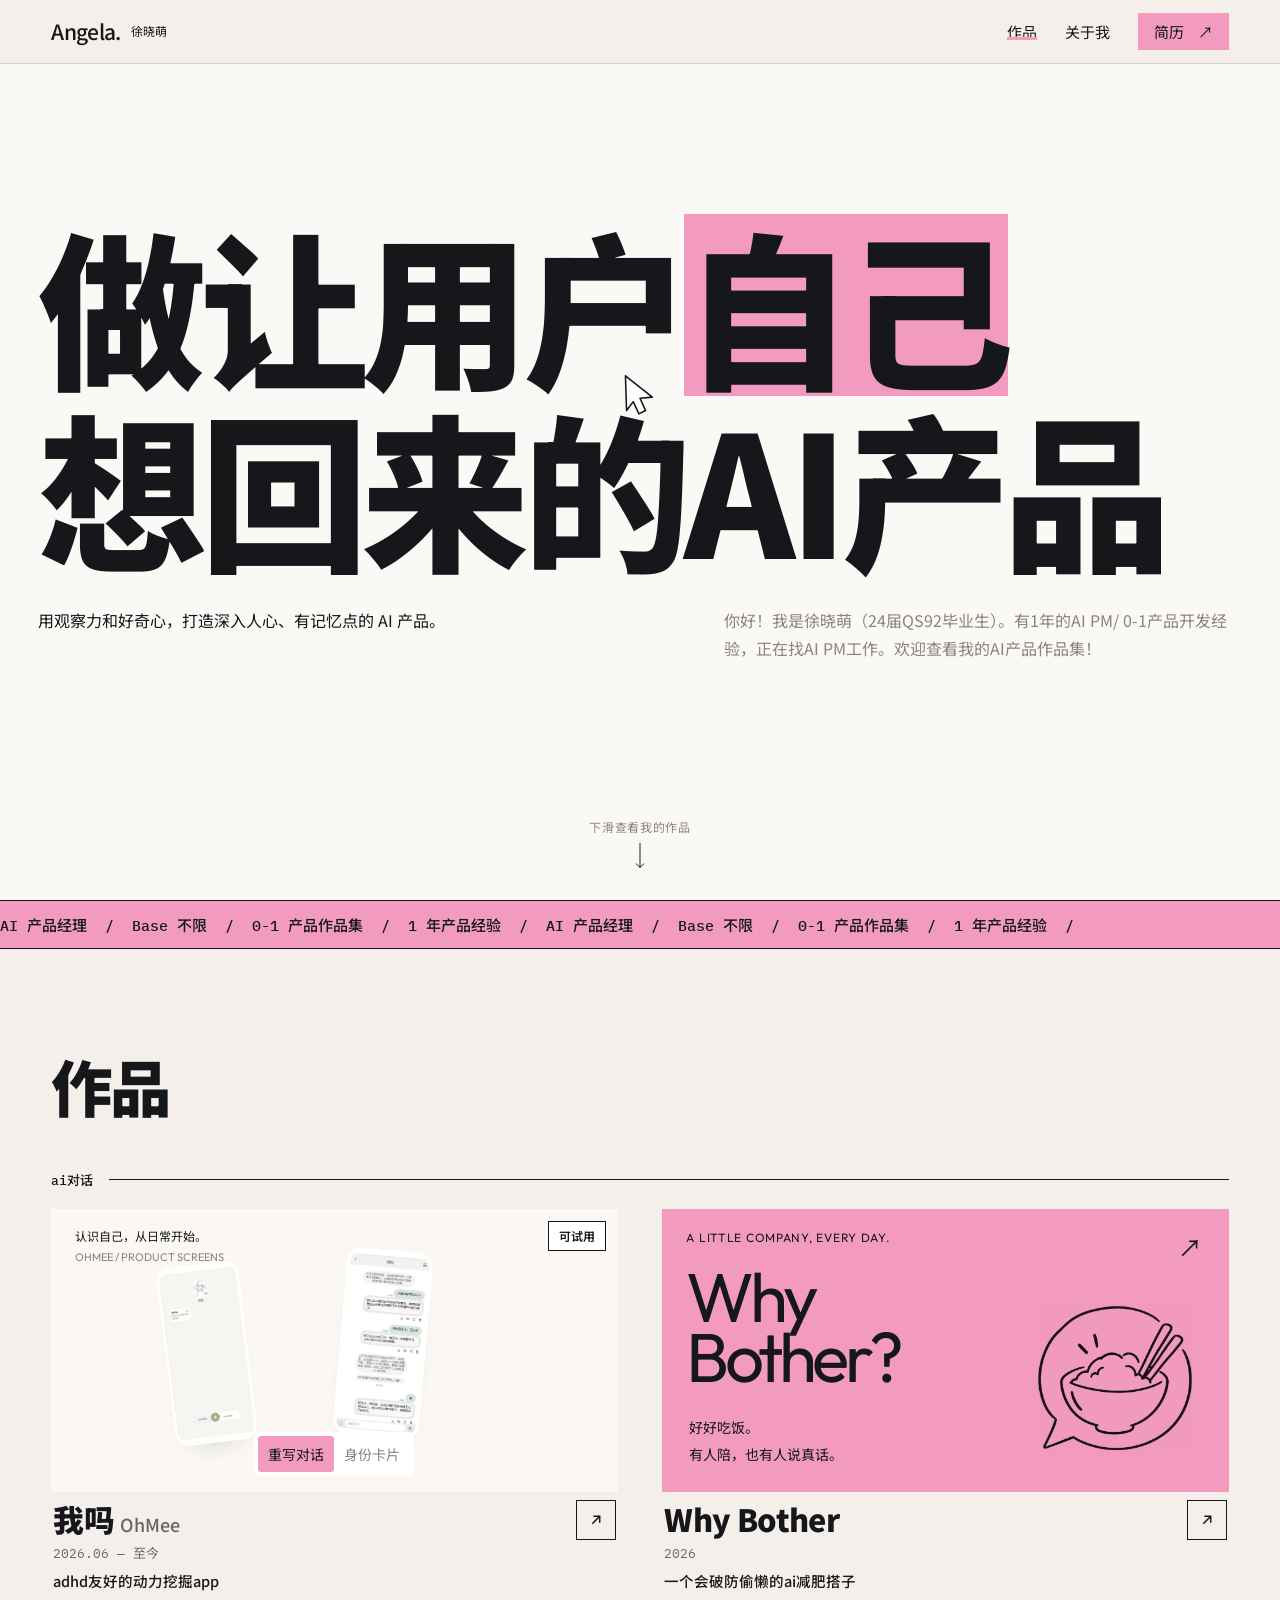
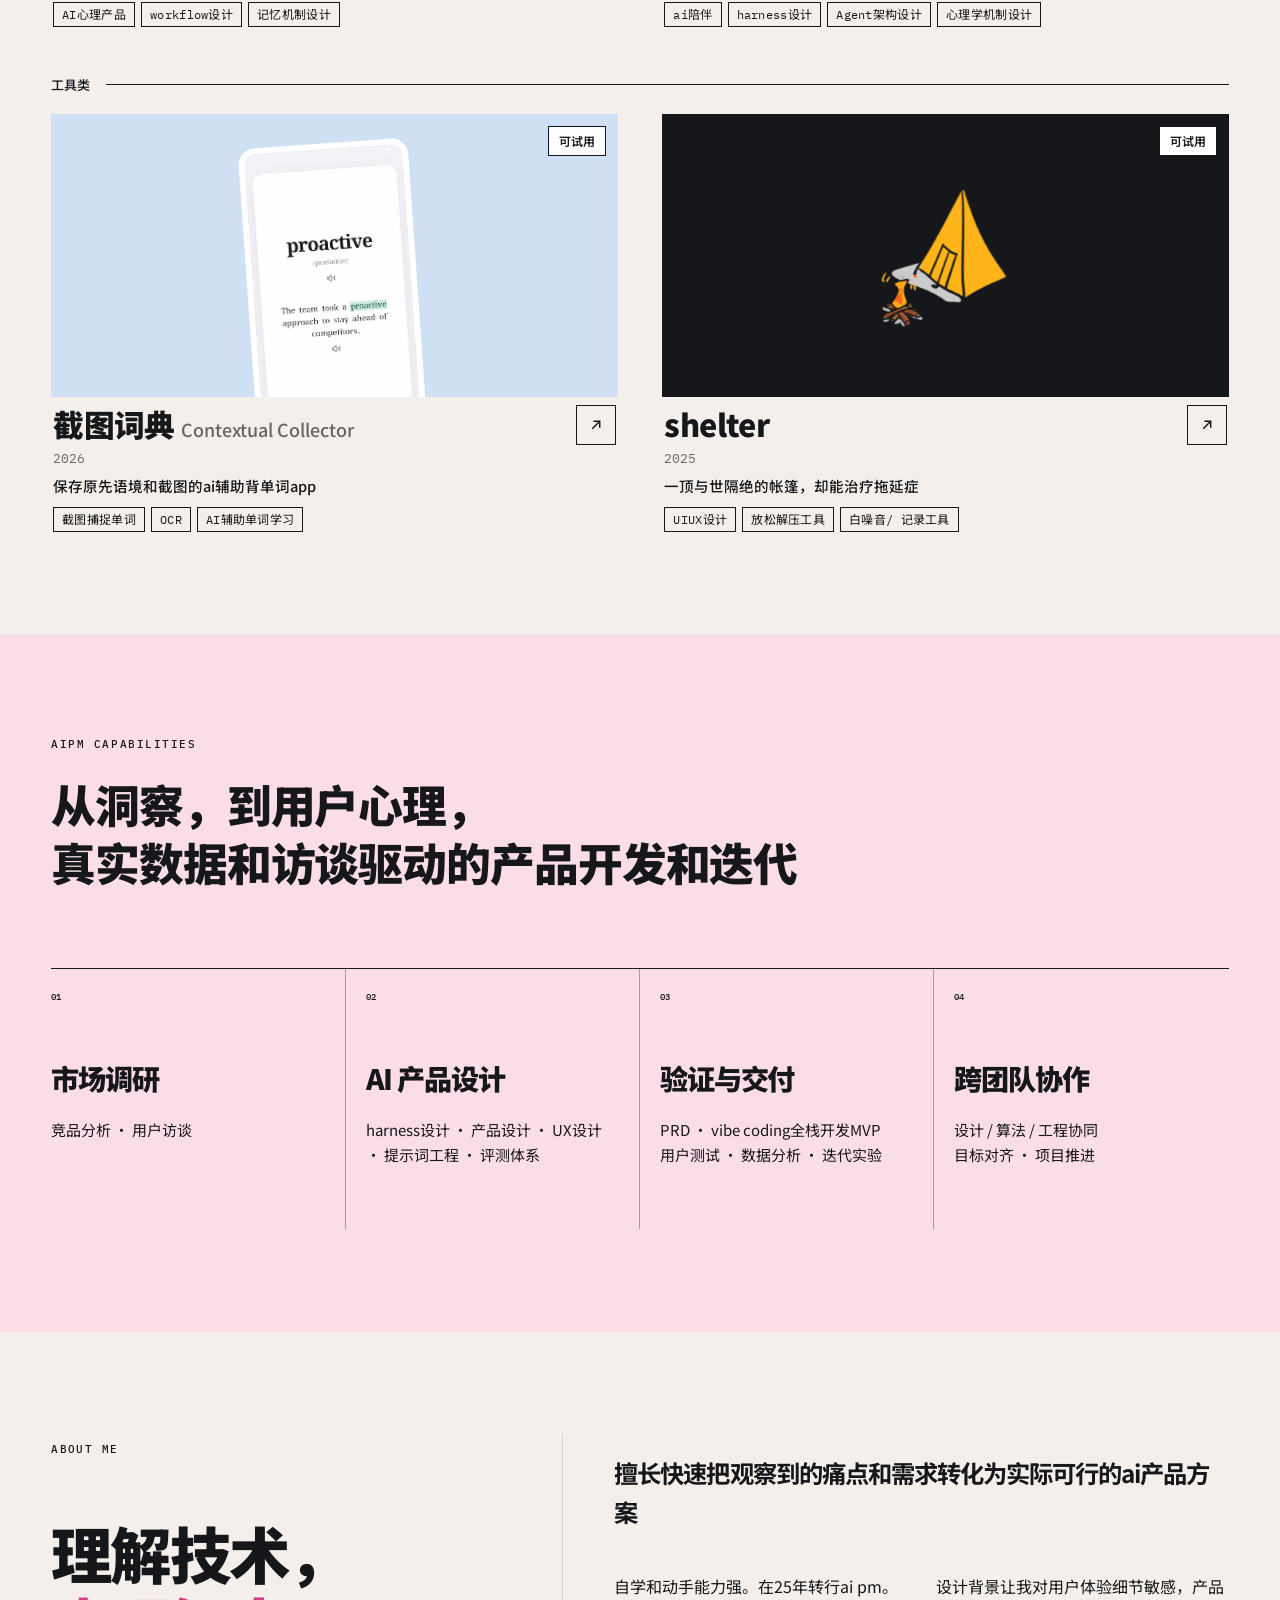
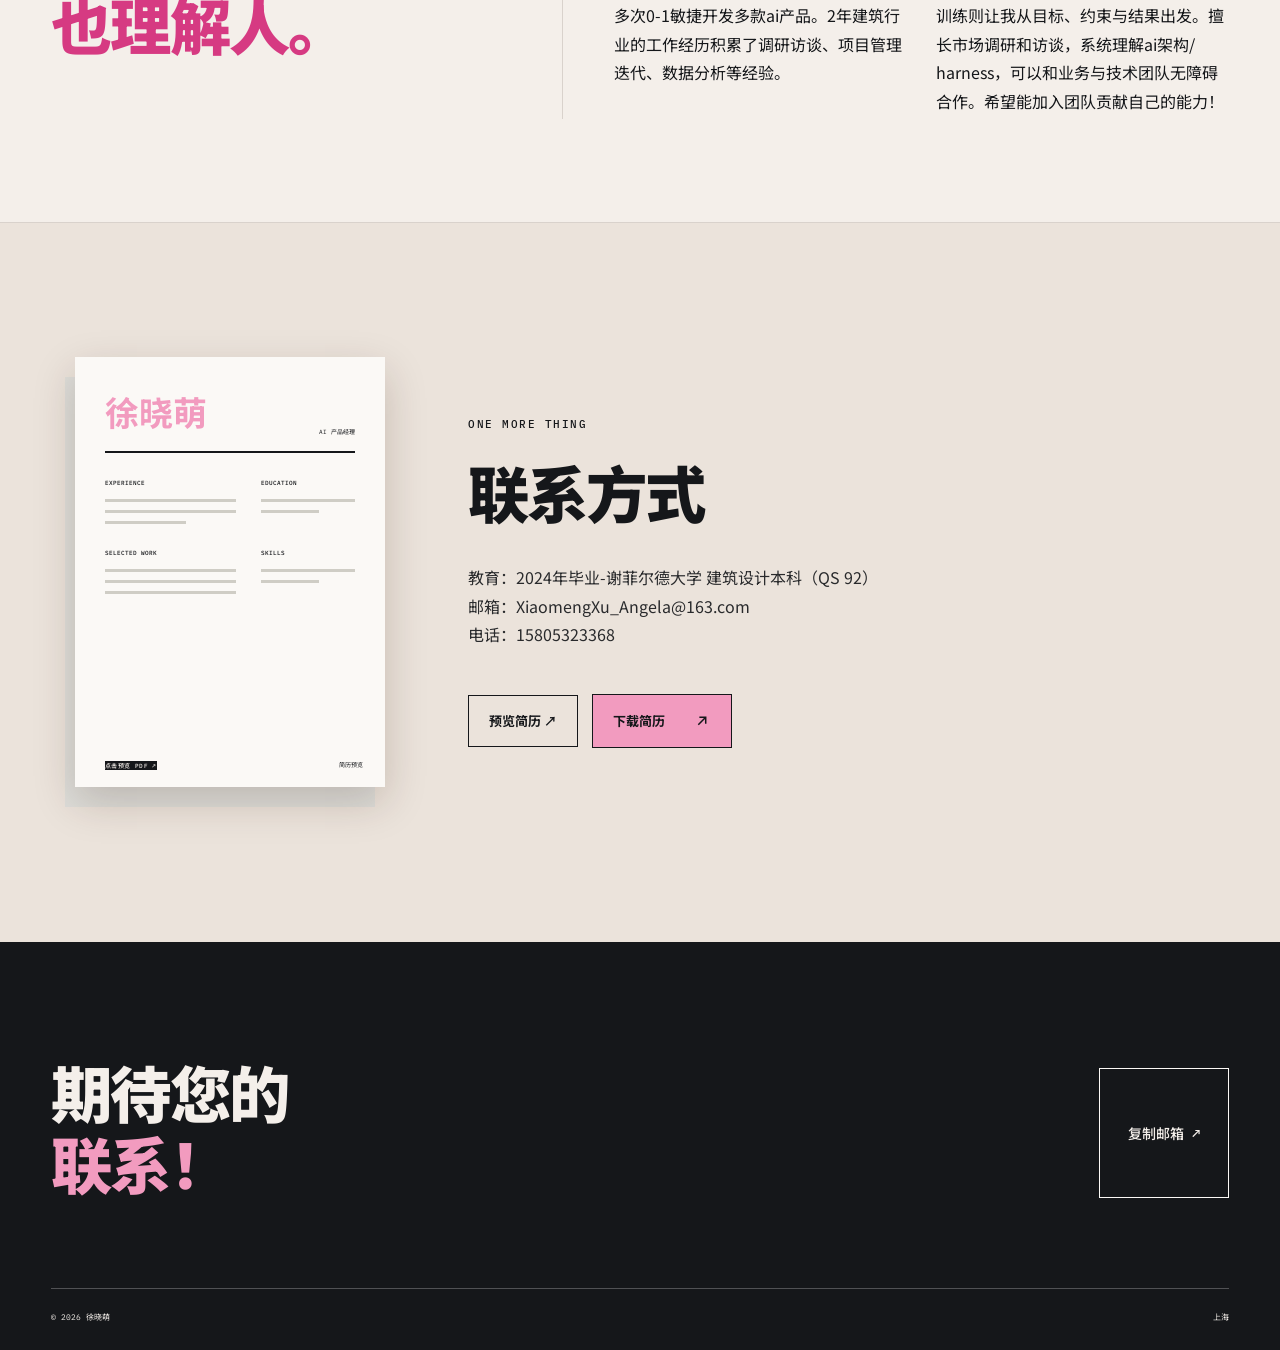
==== commit 849bad52: "Refine portfolio homepage and resume controls" ====
--- a/index.html
+++ b/index.html
@@ -835,17 +835,17 @@
 <div class="site-shell"><div class="figma-main"><section class="spring-hero" id="top" aria-labelledby="spring-title">
   <div class="spring-content">
     <h1 class="spring-title" id="spring-title" aria-label="做让用户自己想回来的AI产品"><span class="spring-line"><span class="spring-char" aria-hidden="true"><span class="spring-glyph">做</span></span><span class="spring-char" aria-hidden="true"><span class="spring-glyph">让</span></span><span class="spring-char" aria-hidden="true"><span class="spring-glyph">用</span></span><span class="spring-char" aria-hidden="true"><span class="spring-glyph">户</span></span><span class="spring-char" aria-hidden="true"><span class="spring-glyph spring-pink">自</span></span><span class="spring-char" aria-hidden="true"><span class="spring-glyph spring-pink">己</span></span></span>
-<span class="spring-line"><span class="spring-char" aria-hidden="true"><span class="spring-glyph">想</span></span><span class="spring-char" aria-hidden="true"><span class="spring-glyph">回</span></span><span class="spring-char" aria-hidden="true"><span class="spring-glyph">来</span></span><span class="spring-char" aria-hidden="true"><span class="spring-glyph">的</span></span><span class="spring-char" aria-hidden="true"><span class="spring-glyph">AI</span></span><span class="spring-char" aria-hidden="true"><span class="spring-glyph">产</span></span><span class="spring-char" aria-hidden="true"><span class="spring-glyph">品</span></span></span></h1>
+<span class="spring-line"><span class="spring-char" aria-hidden="true"><span class="spring-glyph">想</span></span><span class="spring-char" aria-hidden="true"><span class="spring-glyph">回</span></span><span class="spring-char" aria-hidden="true"><span class="spring-glyph">来</span></span><span class="spring-char" aria-hidden="true"><span class="spring-glyph">的</span></span><span class="spring-char" aria-hidden="true"><span class="spring-glyph">AI</span></span><span class="spring-char" aria-hidden="true"><span class="spring-glyph">产</span></span><span class="spring-char" aria-hidden="true"><span class="spring-glyph">品</span></span></span><span class="spring-mouse-hint" aria-hidden="true"><svg viewBox="0 0 32 40" fill="none"><path d="M3 2 27 21 16 22 21 33 15 36 10 25 4 33 3 2Z" fill="#fff" stroke="#15171A" stroke-width="1.4" stroke-linejoin="round"/></svg></span></h1>
     <p class="spring-sub">用观察力和好奇心，打造深入人心、有记忆点的 AI 产品。</p>
     <p class="spring-bio">你好！我是徐晓萌（24届QS92毕业生）。有1年的AI PM/ 0-1产品开发经验，正在找AI PM工作。欢迎查看我的AI产品作品集！</p>
   </div>
   <div class="spring-scroll"><a class="spring-scroll-cue" href="#work" data-home-section="projects"><span class="spring-scroll-label">下滑查看我的作品 <span class="spring-scroll-arrow" aria-hidden="true"><svg viewBox="0 0 20 40" fill="none"><path d="M10 2v32m-5-5 5 5 5-5" stroke="currentColor" stroke-width="1.3" stroke-linecap="round" stroke-linejoin="round"/></svg></span></span></a></div>
-</section><div class="home-marquee" aria-hidden="true"><div class="home-marquee-track"><span>让用户自己想回来  /  AI 产品经理  /  上海  /  两个 AI 产品做到 MVP  /  正在找工作  /  </span><span>让用户自己想回来  /  AI 产品经理  /  上海  /  两个 AI 产品做到 MVP  /  正在找工作  /  </span></div></div><section class="work-section" id="work"><div class="lab-heading selected-work-heading"><h2>作品</h2></div><div class="home-group">ai对话</div><div class="featured-grid"><article class="project-card project-mori featured-project"><div class="project-preview"><span class="trial-badge">可试用</span><div class="featured-stage imported-preview" data-screen="chat">
+</section><div class="home-marquee" aria-hidden="true"><div class="home-marquee-track"><span>AI 产品经理  /  Base 不限  /  0-1 产品作品集  /  1 年产品经验  /  </span><span>AI 产品经理  /  Base 不限  /  0-1 产品作品集  /  1 年产品经验  /  </span></div></div><section class="work-section" id="work"><div class="lab-heading selected-work-heading"><h2>作品</h2></div><div class="home-group">ai对话</div><div class="featured-grid"><article class="project-card project-mori featured-project"><div class="project-preview"><span class="trial-badge">可试用</span><div class="featured-stage imported-preview" data-screen="chat">
           <p class="stage-label">认识自己，从日常开始。<span>OHMEE / PRODUCT SCREENS</span></p>
           <button class="product-phone identity-phone" type="button" data-preview-src="images/woma-app-profile.png" data-preview-alt="我吗的身份首页" aria-label="放大我吗身份首页"><img src="images/woma-app-profile.png" alt="我吗身份首页，自学者身份卡" loading="lazy"></button>
           <button class="product-phone chat-phone" type="button" data-preview-src="images/woma-app-chat.png" data-preview-alt="我吗的聊天与 AI 重写界面" aria-label="放大我吗聊天界面"><img src="images/woma-app-chat.png" alt="我吗聊天与 AI 重写界面" loading="lazy"></button>
           <div class="screen-switch" role="group" aria-label="选择展示的我吗界面"><button type="button" data-screen-choice="chat" aria-pressed="true">重写对话</button><button type="button" data-screen-choice="identity" aria-pressed="false">身份卡片</button></div>
-        </div></div><div class="project-info"><div class="project-title-row"><div><h3>我吗<span class="project-english-name" lang="en">OhMee</span></h3><p class="project-date">2026.06 — 至今</p><p class="project-subtitle">adhd友好的动力挖掘app</p></div><a class="project-arrow" href="#project/woma" aria-label="查看 我吗 OhMee 项目详情"><svg aria-hidden="true" class="icon icon-diagonal" viewBox="0 0 24 24" fill="none"><path d="M5 12h14M13 6l6 6-6 6" stroke="currentColor" stroke-width="2"></path></svg></a></div><div class="tag-row"><span>AI心理产品</span><span>workflow设计</span><span>记忆机制设计</span></div></div></article><article class="project-card project-echo featured-project"><div class="project-preview"><a class="companion-stage imported-preview" href="#project/whybother" aria-label="查看 Why Bother 项目案例"><span class="art-label">A LITTLE COMPANY, EVERY DAY.</span><span class="companion-type" aria-hidden="true">Why<br>Bother?</span><img src="images/whybother.png" alt="Why Bother 的饭碗与对话气泡插画" loading="lazy"><span class="companion-caption">好好吃饭。<br>有人陪，也有人说真话。</span><span class="art-arrow" aria-hidden="true">↗</span></a></div><div class="project-info"><div class="project-title-row"><div><h3>Why Bother</h3><p class="project-date">2026</p><p class="project-subtitle">一个会破防偷懒的ai减肥搭子</p></div><a class="project-arrow" href="#project/whybother" aria-label="查看 Why Bother 项目详情"><svg aria-hidden="true" class="icon icon-diagonal" viewBox="0 0 24 24" fill="none"><path d="M5 12h14M13 6l6 6-6 6" stroke="currentColor" stroke-width="2"></path></svg></a></div><div class="tag-row"><span>ai陪伴</span><span>harness设计</span><span>Agent架构设计</span><span>心理学机制设计</span></div></div></article></div><div class="home-group">工具类</div><div class="small-grid"><article class="project-card project-sumi small-project"><div class="project-preview"><span class="trial-badge">可试用</span><a class="imported-preview dictionary-media" href="#project/contextual" aria-label="查看截图词典详情"><div class="dictionary-visual"><img src="images/contextual-app-01.png" alt="截图词典的 proactive 词卡与原句" loading="lazy"></div></a></div><div class="project-info"><div class="project-title-row"><div><h3>截图词典<span class="project-english-name" lang="en">Contextual Collector</span></h3><p class="project-date">2026</p><p class="project-subtitle">保存原先语境和截图的ai辅助背单词app</p></div><a class="project-arrow" href="#project/contextual" aria-label="查看 截图词典 项目详情"><svg aria-hidden="true" class="icon icon-diagonal" viewBox="0 0 24 24" fill="none"><path d="M5 12h14M13 6l6 6-6 6" stroke="currentColor" stroke-width="2"></path></svg></a></div><div class="tag-row"><span>截图捕捉单词</span><span>OCR</span><span>AI辅助单词学习</span></div></div></article><article class="project-card project-patch small-project"><div class="project-preview"><span class="trial-badge">可试用</span><a class="imported-preview shelter-media" href="#project/shelter" aria-label="查看 shelter 手绘探索详情"><img src="images/shelter.png" alt="shelter 的手绘帐篷与篝火" loading="lazy"></a></div><div class="project-info"><div class="project-title-row"><div><h3>shelter</h3><p class="project-date">2025</p><p class="project-subtitle">一顶与世隔绝的帐篷，却能治疗拖延症</p></div><a class="project-arrow" href="#project/shelter" aria-label="查看 shelter 项目详情"><svg aria-hidden="true" class="icon icon-diagonal" viewBox="0 0 24 24" fill="none"><path d="M5 12h14M13 6l6 6-6 6" stroke="currentColor" stroke-width="2"></path></svg></a></div><div class="tag-row"><span>UIUX设计</span><span>放松解压工具</span><span>白噪音/ 记录工具</span></div></div></article></div></section><section class="capabilities-section" id="capabilities"><div class="capabilities-heading"><p class="eyebrow">AIPM CAPABILITIES</p><h2>多次0-1完整闭环</h2><p>从洞察，到用户心理，真实数据和访谈驱动的产品开发和迭代</p></div><div class="capability-list"><article><span class="capability-number">01</span><h3>市场调研</h3><p>竞品分析 · 用户访谈</p><b>DISCOVER / DEFINE</b></article><article><span class="capability-number">02</span><h3>AI 产品设计</h3><p>结合架构思考的机制功能设计 · UX设计 · 提示词工程 · 评测体系</p><b>DESIGN / EVALUATE</b></article><article><span class="capability-number">03</span><h3>验证与交付</h3><p>PRD · vibe coding全栈开发MVP<br/>用户测试 · 数据分析 · 迭代实验</p><b>BUILD / ITERATE</b></article><article><span class="capability-number">04</span><h3>跨团队协作</h3><p>设计 / 算法 / 工程协同<br/>目标对齐 · 项目推进</p><b>ALIGN / DELIVER</b></article></div><div class="tool-line"><span>WORKING WITH</span><p>Figma</p><p>Cursor</p><p>SQL</p><p>Python</p><p>LLM APIs</p><p>Analytics</p></div></section><section class="about-section" id="about"><div class="about-title"><span class="about-kicker">ABOUT ME</span><h2>理解技术，<br/><em>也理解人。</em></h2><div class="about-scribble">PRODUCT / TECHNOLOGY / PEOPLE</div></div><div class="about-content"><p class="about-lead">擅长快速把观察到的痛点和需求转化为实际可行的ai产品方案</p><div class="about-columns"><p>自学和动手能力强。在25年转行ai pm。多次0-1敏捷开发多款ai产品。2年建筑行业的工作经历累计了调研访谈、项目管理迭代、数据分析等经验。</p><p>设计背景让我对用户体验细节敏感，产品训练则让我从目标、约束与结果出发。擅长市场调研和访谈，系统理解ai架构/ harness，可以和业务与技术团队无障碍合作。希望能加入团队贡献自己的能力！</p></div></div></section><section class="resume-section" id="contact"><div class="resume-preview"><div class="resume-paper back-paper"></div><button type="button" class="resume-paper front-paper" data-resume-preview aria-label="全屏预览简历"><div class="resume-name"><b>徐晓萌</b><span>AI 产品经理</span></div><div class="resume-rule"></div><div class="resume-layout"><div><b>EXPERIENCE</b><span></span><span></span><span class="short"></span></div><div><b>EDUCATION</b><span></span><span class="short"></span></div><div><b>SELECTED WORK</b><span></span><span></span><span></span></div><div><b>SKILLS</b><span></span><span class="short"></span></div></div><span class="resume-page">简历预览</span><span class="resume-open-hint">点击全屏预览 ↗</span></button></div><div class="resume-copy"><p class="eyebrow">ONE MORE THING</p><h2>联系方式</h2><p>教育：2024年毕业-谢菲尔德大学 建筑设计本科（QS 92）<br/>邮箱：XiaomengXu_Angela@163.com<br/>电话：15805323368</p><div class="resume-actions"><a class="primary-button" href="assets/resume.pdf" download="resume.pdf" data-resume-download>下载简历 <svg aria-hidden="true" class="icon icon-diagonal" viewBox="0 0 24 24" fill="none"><path d="M5 12h14M13 6l6 6-6 6" stroke="currentColor" stroke-width="2"></path></svg></a></div></div></section></div><dialog class="resume-modal" id="resume-dialog" aria-label="简历全屏预览"><button class="resume-modal-backdrop" type="button" aria-label="关闭简历预览"></button><div class="resume-modal-toolbar"><span>简历预览</span><div><a href="assets/resume.pdf" download="resume.pdf" data-resume-download>下载简历</a><button class="resume-close" type="button" autofocus>关闭 ×</button></div></div><div class="resume-modal-scroll"><iframe class="resume-pdf-frame" src="assets/resume.pdf" title="简历 PDF 预览"></iframe></div></dialog><footer><div class="footer-main"><p>期待您的<br/><span>联系！</span></p><button type="button" class="footer-copy-email" data-copy-email aria-live="polite">复制邮箱 ↗</button></div><div class="footer-meta"><span>© 2026 徐晓萌</span><span>上海</span></div></footer></div>
+        </div></div><div class="project-info"><div class="project-title-row"><div><h3>我吗<span class="project-english-name" lang="en">OhMee</span></h3><p class="project-date">2026.06 — 至今</p><p class="project-subtitle">adhd友好的动力挖掘app</p></div><a class="project-arrow" href="#project/woma" aria-label="查看 我吗 OhMee 项目详情"><svg aria-hidden="true" class="icon icon-diagonal" viewBox="0 0 24 24" fill="none"><path d="M5 12h14M13 6l6 6-6 6" stroke="currentColor" stroke-width="2"></path></svg></a></div><div class="tag-row"><span>AI心理产品</span><span>workflow设计</span><span>记忆机制设计</span></div></div></article><article class="project-card project-echo featured-project"><div class="project-preview"><a class="companion-stage imported-preview" href="#project/whybother" aria-label="查看 Why Bother 项目案例"><span class="art-label">A LITTLE COMPANY, EVERY DAY.</span><span class="companion-type" aria-hidden="true">Why<br>Bother?</span><img src="images/whybother.png" alt="Why Bother 的饭碗与对话气泡插画" loading="lazy"><span class="companion-caption">好好吃饭。<br>有人陪，也有人说真话。</span><span class="art-arrow" aria-hidden="true">↗</span></a></div><div class="project-info"><div class="project-title-row"><div><h3>Why Bother</h3><p class="project-date">2026</p><p class="project-subtitle">一个会破防偷懒的ai减肥搭子</p></div><a class="project-arrow" href="#project/whybother" aria-label="查看 Why Bother 项目详情"><svg aria-hidden="true" class="icon icon-diagonal" viewBox="0 0 24 24" fill="none"><path d="M5 12h14M13 6l6 6-6 6" stroke="currentColor" stroke-width="2"></path></svg></a></div><div class="tag-row"><span>ai陪伴</span><span>harness设计</span><span>Agent架构设计</span><span>心理学机制设计</span></div></div></article></div><div class="home-group">工具类</div><div class="small-grid"><article class="project-card project-sumi small-project"><div class="project-preview"><span class="trial-badge">可试用</span><a class="imported-preview dictionary-media" href="#project/contextual" aria-label="查看截图词典详情"><div class="dictionary-visual"><img src="images/contextual-app-01.png" alt="截图词典的 proactive 词卡与原句" loading="lazy"></div></a></div><div class="project-info"><div class="project-title-row"><div><h3>截图词典<span class="project-english-name" lang="en">Contextual Collector</span></h3><p class="project-date">2026</p><p class="project-subtitle">保存原先语境和截图的ai辅助背单词app</p></div><a class="project-arrow" href="#project/contextual" aria-label="查看 截图词典 项目详情"><svg aria-hidden="true" class="icon icon-diagonal" viewBox="0 0 24 24" fill="none"><path d="M5 12h14M13 6l6 6-6 6" stroke="currentColor" stroke-width="2"></path></svg></a></div><div class="tag-row"><span>截图捕捉单词</span><span>OCR</span><span>AI辅助单词学习</span></div></div></article><article class="project-card project-patch small-project"><div class="project-preview"><span class="trial-badge">可试用</span><a class="imported-preview shelter-media" href="#project/shelter" aria-label="查看 shelter 手绘探索详情"><img src="images/shelter.png" alt="shelter 的手绘帐篷与篝火" loading="lazy"></a></div><div class="project-info"><div class="project-title-row"><div><h3>shelter</h3><p class="project-date">2025</p><p class="project-subtitle">一顶与世隔绝的帐篷，却能治疗拖延症</p></div><a class="project-arrow" href="#project/shelter" aria-label="查看 shelter 项目详情"><svg aria-hidden="true" class="icon icon-diagonal" viewBox="0 0 24 24" fill="none"><path d="M5 12h14M13 6l6 6-6 6" stroke="currentColor" stroke-width="2"></path></svg></a></div><div class="tag-row"><span>UIUX设计</span><span>放松解压工具</span><span>白噪音/ 记录工具</span></div></div></article></div></section><section class="capabilities-section" id="capabilities"><div class="capabilities-heading"><p class="eyebrow">AIPM CAPABILITIES</p><h2>从洞察，到用户心理，<br/>真实数据和访谈驱动的产品开发和迭代</h2></div><div class="capability-list"><article><span class="capability-number">01</span><h3>市场调研</h3><p>竞品分析 · 用户访谈</p><b>DISCOVER / DEFINE</b></article><article><span class="capability-number">02</span><h3>AI 产品设计</h3><p>harness设计 · 产品设计 · UX设计 · 提示词工程 · 评测体系</p><b>DESIGN / EVALUATE</b></article><article><span class="capability-number">03</span><h3>验证与交付</h3><p>PRD · vibe coding全栈开发MVP<br/>用户测试 · 数据分析 · 迭代实验</p><b>BUILD / ITERATE</b></article><article><span class="capability-number">04</span><h3>跨团队协作</h3><p>设计 / 算法 / 工程协同<br/>目标对齐 · 项目推进</p><b>ALIGN / DELIVER</b></article></div><div class="tool-line"><span>WORKING WITH</span><p>Figma</p><p>Cursor</p><p>SQL</p><p>Python</p><p>LLM APIs</p><p>Analytics</p></div></section><section class="about-section" id="about"><div class="about-title"><span class="about-kicker">ABOUT ME</span><h2>理解技术，<br/><em>也理解人。</em></h2><div class="about-scribble">PRODUCT / TECHNOLOGY / PEOPLE</div></div><div class="about-content"><p class="about-lead">擅长快速把观察到的痛点和需求转化为实际可行的ai产品方案</p><div class="about-columns"><p>自学和动手能力强。在25年转行ai pm。多次0-1敏捷开发多款ai产品。2年建筑行业的工作经历积累了调研访谈、项目管理迭代、数据分析等经验。</p><p>设计背景让我对用户体验细节敏感，产品训练则让我从目标、约束与结果出发。擅长市场调研和访谈，系统理解ai架构/ harness，可以和业务与技术团队无障碍合作。希望能加入团队贡献自己的能力！</p></div></div></section><section class="resume-section" id="contact"><div class="resume-preview"><div class="resume-paper back-paper"></div><a class="resume-paper front-paper" href="assets/resume.pdf" target="_blank" rel="noopener" aria-label="在新标签页预览简历 PDF"><div class="resume-name"><b>徐晓萌</b><span>AI 产品经理</span></div><div class="resume-rule"></div><div class="resume-layout"><div><b>EXPERIENCE</b><span></span><span></span><span class="short"></span></div><div><b>EDUCATION</b><span></span><span class="short"></span></div><div><b>SELECTED WORK</b><span></span><span></span><span></span></div><div><b>SKILLS</b><span></span><span class="short"></span></div></div><span class="resume-page">简历预览</span><span class="resume-open-hint">点击预览 PDF ↗</span></a></div><div class="resume-copy"><p class="eyebrow">ONE MORE THING</p><h2>联系方式</h2><p>教育：2024年毕业-谢菲尔德大学 建筑设计本科（QS 92）<br/>邮箱：XiaomengXu_Angela@163.com<br/>电话：15805323368</p><div class="resume-actions"><a class="resume-preview-button" href="assets/resume.pdf" target="_blank" rel="noopener">预览简历 ↗</a><a class="primary-button" href="assets/resume.pdf" download="resume.pdf" data-resume-download>下载简历 <svg aria-hidden="true" class="icon icon-diagonal" viewBox="0 0 24 24" fill="none"><path d="M5 12h14M13 6l6 6-6 6" stroke="currentColor" stroke-width="2"></path></svg></a></div></div></section></div><footer><div class="footer-main"><p>期待您的<br/><span>联系！</span></p><button type="button" class="footer-copy-email" data-copy-email aria-live="polite">复制邮箱 ↗</button></div><div class="footer-meta"><span>© 2026 徐晓萌</span><span>上海</span></div></footer></div>
 </section>
 <section class="view ohmee-case" id="project-woma" aria-labelledby="case-project-title">
   <div class="pgb" id="ohmee-progress" aria-hidden="true"></div>
@@ -1209,26 +1209,22 @@
   const dialog = document.getElementById('image-dialog');
   const dialogImage = document.getElementById('dialog-image');
   const dialogCaption = document.getElementById('dialog-caption');
-  const resumeDialog = document.getElementById('resume-dialog');
-  let resumeTrigger = null;
-  let resumePreviousOverflow = '';
-  document.querySelectorAll('[data-resume-preview]').forEach(button => {
-    button.addEventListener('click', () => {
-      trackAnalyticsEvent('Resume Preview Opened');
-      resumeTrigger = button;
-      resumePreviousOverflow = document.body.style.overflow;
-      document.body.style.overflow = 'hidden';
-      resumeDialog.showModal();
+  document.querySelectorAll('[data-resume-download]').forEach(link => {
+    link.addEventListener('click', event => {
+      trackAnalyticsEvent('Resume Download Clicked');
+      if (!window.__resumePdfBase64) return;
+      event.preventDefault();
+      const bytes = Uint8Array.from(atob(window.__resumePdfBase64), c => c.charCodeAt(0));
+      const objectUrl = URL.createObjectURL(new Blob([bytes], { type: 'application/octet-stream' }));
+      const download = document.createElement('a');
+      download.href = objectUrl;
+      download.download = 'resume.pdf';
+      download.style.display = 'none';
+      document.body.appendChild(download);
+      download.click();
+      download.remove();
+      setTimeout(() => URL.revokeObjectURL(objectUrl), 60000);
     });
-  });
-  document.querySelectorAll('[data-resume-download]').forEach(link => {
-    link.addEventListener('click', () => trackAnalyticsEvent('Resume Download Clicked'));
-  });
-  resumeDialog.querySelector('.resume-close').addEventListener('click', () => resumeDialog.close());
-  resumeDialog.addEventListener('click', event => { if (event.target === resumeDialog || (event.target.classList.contains('resume-modal-scroll') || event.target.classList.contains('resume-modal-backdrop'))) resumeDialog.close(); });
-  resumeDialog.addEventListener('close', () => {
-    document.body.style.overflow = resumePreviousOverflow;
-    resumeTrigger?.focus({ preventScroll: true });
   });
   const motion = window.matchMedia('(prefers-reduced-motion: reduce)');
   let activeView = 'home';
@@ -1480,6 +1476,7 @@
   route();
 })();
 </script>
+<script src="assets/resume-download-data.js"></script>
 <script src="spring-hero.js" defer></script>
 <script src="project-cards.js" defer></script>
 <script>
--- a/angela-palette.css
+++ b/angela-palette.css
@@ -142,7 +142,7 @@
 
 }
 @media (prefers-reduced-motion: reduce) {
-  .figma-home .spring-hero:not([data-motion-enabled="true"]) .spring-glyph { transform: none !important; }
+  .figma-home .spring-hero:not([data-motion-enabled="true"]):not([data-pointer-motion="true"]) .spring-glyph { transform: none !important; }
   .figma-home .project-arrow, .figma-home .footer-main > a { transition: none; }
 }
 @media print {
--- a/home-reference.css
+++ b/home-reference.css
@@ -70,3 +70,27 @@
   #home .about-lead { margin: 0 0 32px; }
   #home .about-columns { gap: 16px; }
 }
+
+#home .spring-title { position:relative; }
+#home .spring-mouse-hint { position:absolute; z-index:2; left:50%; top:50%; width:clamp(24px,2.8vw,36px); transform:translate(-50%,-50%); pointer-events:none; }
+#home .spring-mouse-hint svg { display:block; width:100%; height:auto; }
+
+/* Capability heading and about layout. */
+#home .capabilities-heading { display:grid; grid-template-columns:1fr; justify-items:start; gap:24px; margin-bottom:0; }
+#home .capabilities-heading h2 { max-width:22em; margin:0; font-size:clamp(28px,3.5vw,52px); line-height:1.3; letter-spacing:-.025em; }
+#home .about-section { column-gap:clamp(24px,4vw,64px); }
+#home .about-title { padding-right:clamp(20px,3vw,48px); }
+#home .about-content { padding-left:0; }
+#home .about-lead { margin-top:20px; margin-bottom:40px; }
+@media(max-width:900px) { #home .about-title { padding-right:0; } #home .about-content { padding-top:0; } }
+@media(max-width:560px) { #home .capabilities-heading { gap:18px; } #home .about-lead { margin:0 0 32px; } }
+
+#home .resume-actions { gap:14px; flex-wrap:wrap; }
+#home .resume-preview-button { display:inline-flex; align-items:center; justify-content:center; padding:16px 20px; border:1.5px solid #15171A; background:transparent; color:#15171A; font-family:inherit; font-size:13px; font-weight:700; line-height:1.4; cursor:pointer; }
+#home .resume-preview-button:hover { background:#15171A; color:#fff; }
+#home .resume-modal[open] { position:fixed; inset:0; width:100vw; height:100dvh; max-width:none; max-height:none; margin:0; padding:0; border:0; background:#15171A; overflow:hidden; }
+#home .resume-modal::backdrop { background:rgba(12,12,12,.92); }
+#home .resume-modal-toolbar { height:60px; font-size:14px; }
+#home .resume-modal-scroll { position:absolute; inset:60px 0 0; height:auto; padding:0; overflow:hidden; }
+#home .resume-pdf-frame { width:100%; height:100%; min-height:0; margin:0; }
+@media(max-width:560px) { #home .resume-actions { flex-direction:row; align-items:center; } #home .resume-modal-toolbar { height:56px; } #home .resume-modal-scroll { top:56px; } }
